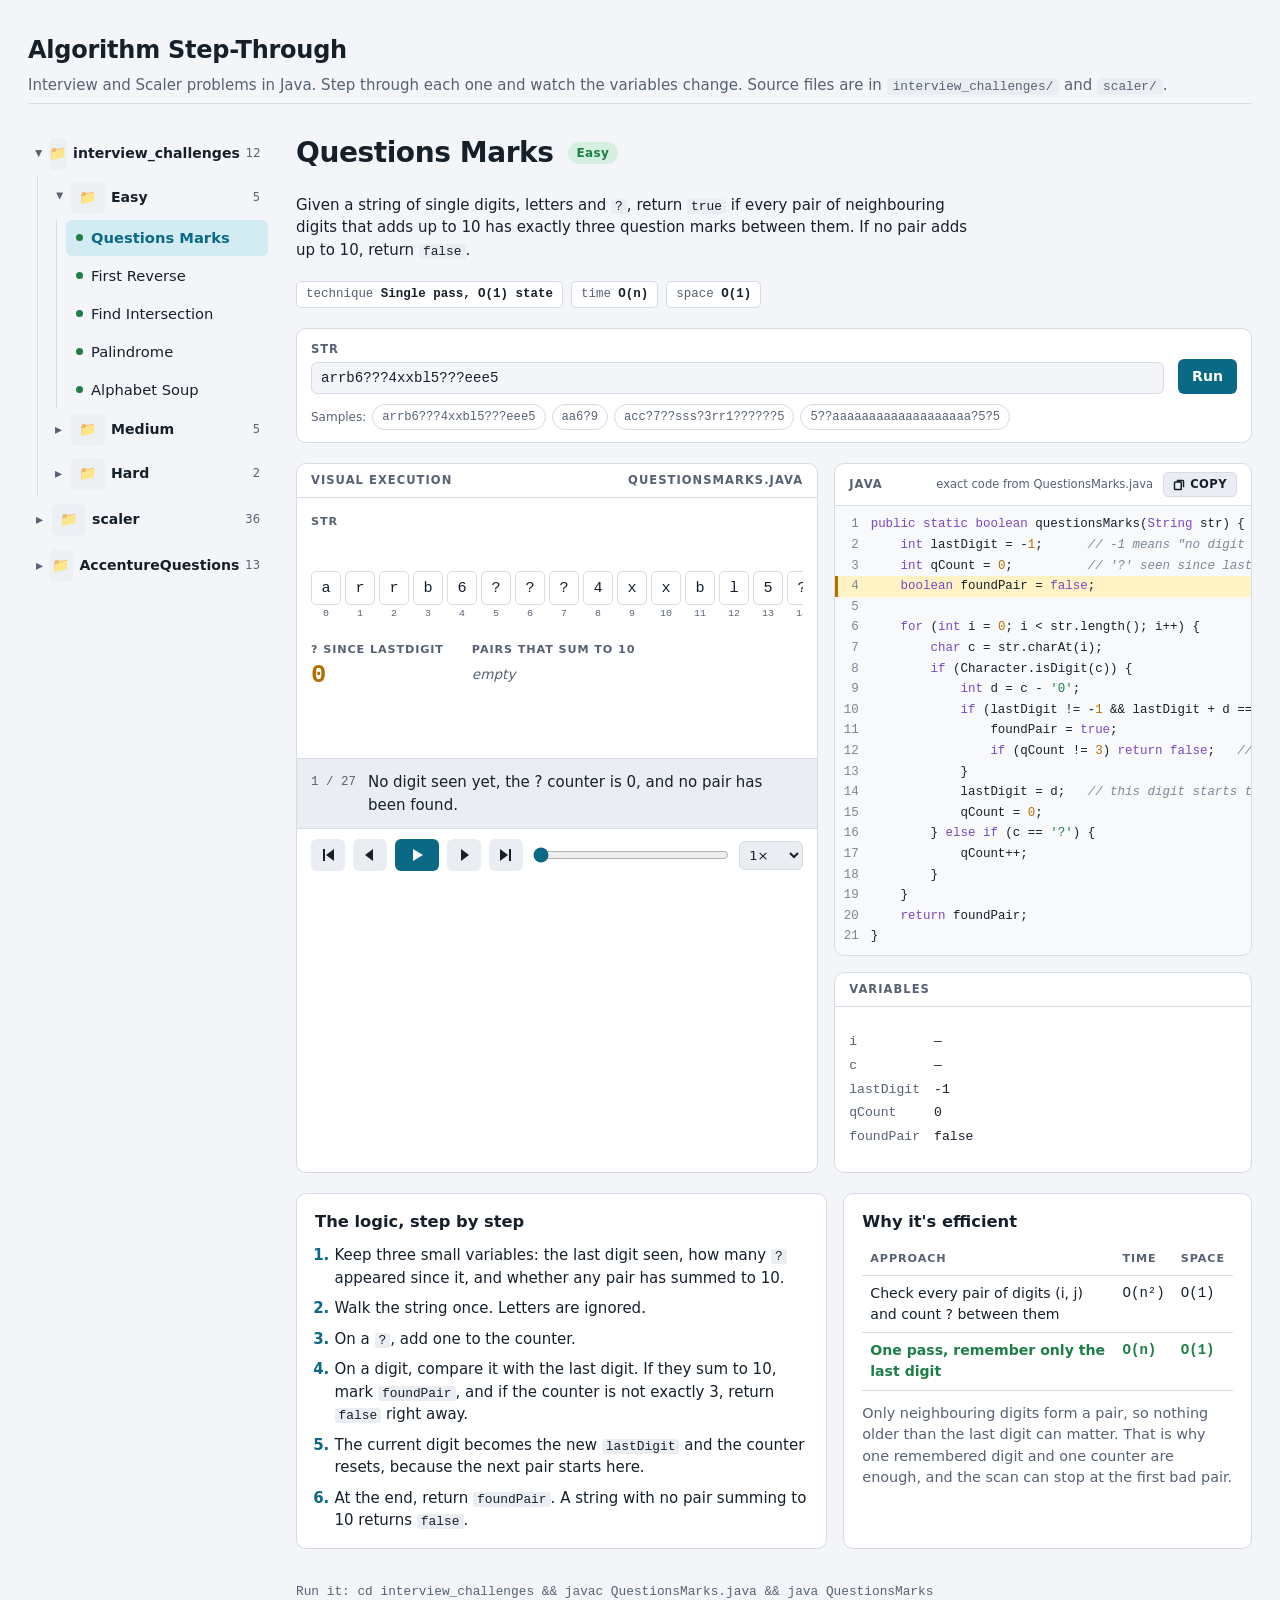
==== algorithm_stepper.html @ 9f4abf2e "first commit" ====
<!doctype html>
<html lang="en">
<head>
<meta charset="utf-8">
<meta name="viewport" content="width=device-width, initial-scale=1">
<title>Algorithm Step-Through</title>
<style>
/* Layout: problem index on the left, a debugger-style workbench on the right (visual + code + variables), explanation underneath. */
:root{
  --bg:#f3f5f8; --surface:#ffffff; --surface-2:#eaeef3; --ink:#16202b; --muted:#566273; --line:#d5dce5;
  --accent:#0a6a85; --accent-soft:#d3ebf2;
  --p1:#2c66cc; --p1-soft:#dce7fa; --p2:#b56f00; --p2-soft:#f8e8cc; --p3:#7d47bd; --p3-soft:#ece0f8;
  --ok:#1d7f46; --ok-soft:#d5f0df; --bad:#c2342a; --bad-soft:#f9dcd8;
  --code-bg:#f7f9fb; --code-hl:#fff2c4; --k:#7d47bd; --s:#1d7f46; --n:#b56f00; --c:#7c8796;
  --f-ui:"Schibsted Grotesk", "Segoe UI", system-ui, sans-serif;
  --f-mono:"JetBrains Mono", ui-monospace, "SFMono-Regular", Menlo, Consolas, monospace;
}
@media (prefers-color-scheme: dark){ :root:not([data-theme="light"]){
  --bg:#0d1116; --surface:#141a21; --surface-2:#1b232c; --ink:#e3e8ee; --muted:#93a0af; --line:#2a3440;
  --accent:#4fb6d2; --accent-soft:#123540;
  --p1:#6f9fff; --p1-soft:#1a2b4a; --p2:#efa647; --p2-soft:#3a2a10; --p3:#b58cf0; --p3-soft:#2c1f42;
  --ok:#4fc283; --ok-soft:#133523; --bad:#ff6e62; --bad-soft:#401a17;
  --code-bg:#11161c; --code-hl:#3a3212; --k:#c39bff; --s:#6fd49b; --n:#f2b35e; --c:#6b7786;
  color-scheme:dark;
}}
:root[data-theme="dark"]{
  --bg:#0d1116; --surface:#141a21; --surface-2:#1b232c; --ink:#e3e8ee; --muted:#93a0af; --line:#2a3440;
  --accent:#4fb6d2; --accent-soft:#123540;
  --p1:#6f9fff; --p1-soft:#1a2b4a; --p2:#efa647; --p2-soft:#3a2a10; --p3:#b58cf0; --p3-soft:#2c1f42;
  --ok:#4fc283; --ok-soft:#133523; --bad:#ff6e62; --bad-soft:#401a17;
  --code-bg:#11161c; --code-hl:#3a3212; --k:#c39bff; --s:#6fd49b; --n:#f2b35e; --c:#6b7786;
  color-scheme:dark;
}
*{box-sizing:border-box}
body{background:var(--bg);color:var(--ink);font-family:var(--f-ui);font-size:15px;line-height:1.5}
.app{display:grid;grid-template-columns:240px minmax(0,1fr);gap:28px;max-width:1440px;margin:0 auto;padding-inline:20px;padding-block:24px 48px}
h1,h2,h3{text-wrap:balance;margin:0}
.brand{grid-column:1/-1;display:flex;flex-wrap:wrap;align-items:baseline;gap:6px 16px;padding-bottom:6px;border-bottom:1px solid var(--line)}
.brand h1{font-size:1.5rem;font-weight:700;letter-spacing:-.01em}
.brand p{margin:0;color:var(--muted)}
.brand code{font-family:var(--f-mono);font-size:.85em;background:var(--surface-2);padding:1px 6px;border-radius:4px}

/* index */
nav{position:sticky;top:calc(env(safe-area-inset-top,0px) + 16px);align-self:start;display:flex;flex-direction:column;gap:18px}
nav .grp h4{margin:0 0 6px;font-size:.72rem;text-transform:uppercase;letter-spacing:.09em;color:var(--muted);font-weight:600;display:flex;align-items:center;gap:8px}
nav .grp h4 i{width:8px;height:8px;border-radius:50%;display:inline-block}
nav ul{list-style:none;margin:0;padding:0;display:flex;flex-direction:column;gap:2px}
nav button{all:unset;cursor:pointer;display:block;width:100%;box-sizing:border-box;padding:7px 10px;border-radius:6px;color:var(--ink);font-size:.92rem}
nav button:hover{background:var(--surface-2)}
nav button[aria-current="true"]{background:var(--accent-soft);color:var(--accent);font-weight:600}
nav{gap:2px;max-height:calc(100vh - 32px);overflow-y:auto}
nav details{margin:0} nav details>ul,nav details>.sub{margin-left:9px;padding-left:9px;border-left:1px solid var(--line,rgba(127,127,127,.25))}
nav summary{cursor:pointer;list-style:none;display:flex;align-items:center;gap:6px;padding:6px 8px;border-radius:6px;font-size:.88rem;font-weight:600;color:var(--ink);user-select:none}
nav summary::-webkit-details-marker{display:none}
nav summary:hover{background:var(--surface-2)}
nav summary::before{content:'▸';display:inline-block;width:10px;color:var(--muted);transition:transform .15s}
nav details[open]>summary::before{transform:rotate(90deg)}
nav summary .ico{opacity:.8} nav summary .cnt{margin-left:auto;font-size:.72rem;color:var(--muted);font-weight:500}
nav li button{display:flex;align-items:center;gap:8px} nav li button i{width:7px;height:7px;border-radius:50%;flex:0 0 auto}
nav button:focus-visible,.btn:focus-visible,.chip:focus-visible,input:focus-visible,textarea:focus-visible,select:focus-visible{outline:2px solid var(--accent);outline-offset:2px}
.lv-scaler-arrays3,.lv-scaler-bits1,.lv-scaler-bits2,.lv-scaler-modarith,.lv-scaler-primes,.lv-scaler-gcd,.lv-scaler-comb,.lv-scaler-rec1,.lv-scaler-rec2{background:var(--p1)} .lv-accenture{background:var(--p3)} .lv-easy{background:var(--ok)} .lv-medium{background:var(--p2)} .lv-hard{background:var(--bad)}

main{min-width:0;display:flex;flex-direction:column;gap:20px}
.phead{display:flex;flex-wrap:wrap;align-items:center;gap:8px 14px}
.phead h2{font-size:1.75rem;font-weight:700;letter-spacing:-.015em}
.pill{font-size:.75rem;font-weight:600;padding:2px 9px;border-radius:999px;letter-spacing:.03em}
.pill.easy{background:var(--ok-soft);color:var(--ok)} .pill.medium{background:var(--p2-soft);color:var(--p2)} .pill.hard{background:var(--bad-soft);color:var(--bad)}
.statement{margin:0;max-width:72ch;color:var(--ink)}
.meta{display:flex;flex-wrap:wrap;gap:8px}
.tag{font-family:var(--f-mono);font-size:.78rem;border:1px solid var(--line);background:var(--surface);padding:3px 9px;border-radius:5px;color:var(--muted)}
.tag b{color:var(--ink);font-weight:600}

/* input bar */
.inputs{display:flex;flex-wrap:wrap;gap:10px 14px;align-items:flex-end;background:var(--surface);border:1px solid var(--line);border-radius:10px;padding:12px 14px}
.field{display:flex;flex-direction:column;gap:4px;flex:1 1 220px;min-width:0}
.field.narrow{flex:0 0 90px}
.field label{font-size:.72rem;text-transform:uppercase;letter-spacing:.08em;color:var(--muted);font-weight:600}
.field input,.field textarea{font-family:var(--f-mono);font-size:.88rem;padding:7px 9px;border:1px solid var(--line);border-radius:6px;background:var(--bg);color:var(--ink);width:100%;resize:vertical}
.samples{display:flex;flex-wrap:wrap;gap:6px;align-items:center;flex-basis:100%}
.samples span{font-size:.75rem;color:var(--muted)}
.chip{all:unset;cursor:pointer;font-family:var(--f-mono);font-size:.76rem;padding:3px 9px;border-radius:999px;border:1px solid var(--line);color:var(--muted);max-width:100%;overflow:hidden;text-overflow:ellipsis;white-space:nowrap}
.chip:hover{border-color:var(--accent);color:var(--accent)}
.btn{all:unset;cursor:pointer;display:inline-flex;align-items:center;justify-content:center;gap:6px;padding:7px 14px;border-radius:6px;background:var(--accent);color:var(--surface);font-weight:600;font-size:.88rem}
.btn.ghost{background:var(--surface-2);color:var(--ink)}
.btn:disabled{opacity:.4;cursor:default}
.err{color:var(--bad);font-size:.85rem;flex-basis:100%}

/* workbench */
.bench{display:grid;grid-template-columns:minmax(0,1.25fr) minmax(0,1fr);gap:16px}
.panel{background:var(--surface);border:1px solid var(--line);border-radius:10px;min-width:0;display:flex;flex-direction:column}
.panel>header{display:flex;justify-content:space-between;align-items:center;gap:8px;padding:8px 14px;border-bottom:1px solid var(--line);font-size:.72rem;text-transform:uppercase;letter-spacing:.09em;color:var(--muted);font-weight:600}
.viz{padding:16px 14px;display:flex;flex-direction:column;gap:16px;min-height:260px}
.narr{border-top:1px solid var(--line);padding:12px 14px;display:flex;gap:12px;align-items:flex-start;background:var(--surface-2)}
.narr .stepno{font-family:var(--f-mono);font-size:.78rem;color:var(--muted);white-space:nowrap;padding-top:2px;font-variant-numeric:tabular-nums}
.narr p{margin:0;min-width:0}
.result{font-family:var(--f-mono);font-weight:600;padding:1px 8px;border-radius:5px;margin-left:4px}
.result.good{background:var(--ok-soft);color:var(--ok)} .result.badr{background:var(--bad-soft);color:var(--bad)}
.controls{display:flex;flex-wrap:wrap;align-items:center;gap:8px;padding:10px 14px;border-top:1px solid var(--line)}
.controls input[type=range]{flex:1 1 140px;accent-color:var(--accent);min-width:0}
.controls select{font-family:var(--f-ui);font-size:.82rem;background:var(--surface-2);color:var(--ink);border:1px solid var(--line);border-radius:6px;padding:5px}
.ico{all:unset;cursor:pointer;width:34px;height:32px;display:inline-grid;place-items:center;border-radius:6px;background:var(--surface-2);color:var(--ink)}
.ico.play{background:var(--accent);color:var(--surface);width:44px}
.ico svg{width:16px;height:16px;fill:currentColor}
.ico:focus-visible{outline:2px solid var(--accent);outline-offset:2px}

.codehead{display:flex;align-items:center;gap:10px;min-width:0}
#codeNote{overflow:hidden;text-overflow:ellipsis;white-space:nowrap;text-transform:none;letter-spacing:0;font-weight:400}
.copybtn{all:unset;cursor:pointer;display:inline-flex;align-items:center;gap:5px;padding:3px 9px;border-radius:5px;border:1px solid var(--line);background:var(--surface-2);color:var(--ink);font-size:.72rem;font-weight:600;letter-spacing:.04em;white-space:nowrap}
.copybtn svg{width:12px;height:12px;fill:currentColor}
.copybtn:hover{border-color:var(--accent);color:var(--accent)}
.copybtn:focus-visible{outline:2px solid var(--accent);outline-offset:2px}
.copybtn.done{border-color:var(--ok);color:var(--ok);background:var(--ok-soft)}
.side{display:flex;flex-direction:column;gap:16px;min-width:0}
pre.code{max-height:560px;overflow-y:auto;margin:0;font-family:var(--f-mono);font-size:.78rem;line-height:1.65;background:var(--code-bg);overflow-x:auto;padding:8px 0;border-radius:0 0 10px 10px}
pre.code .ln{display:block;padding:0 14px 0 0;white-space:pre;border-left:3px solid transparent}
pre.code .ln .no{display:inline-block;width:2.6em;text-align:right;padding-right:12px;color:var(--c);user-select:none}
pre.code .ln.on{background:var(--code-hl);border-left-color:var(--p2)}
.tk-k{color:var(--k)} .tk-s{color:var(--s)} .tk-n{color:var(--n)} .tk-c{color:var(--c);font-style:italic}
.vars{display:grid;grid-template-columns:auto minmax(0,1fr);gap:4px 14px;padding:12px 14px;font-family:var(--f-mono);font-size:.82rem}
.vars dt{color:var(--muted)} .vars dd{margin:0;overflow-wrap:anywhere}
.vars dd.chg{color:var(--p2);font-weight:600}

/* explanation */
.explain{display:grid;grid-template-columns:minmax(0,1.3fr) minmax(0,1fr);gap:16px}
.explain section{background:var(--surface);border:1px solid var(--line);border-radius:10px;padding:16px 18px}
.explain h3{font-size:1.02rem;margin-bottom:10px}
.explain ol{margin:0;padding-left:1.3em;display:flex;flex-direction:column;gap:8px;max-width:68ch}
.explain li::marker{color:var(--accent);font-weight:700}
.explain code,.statement code{font-family:var(--f-mono);font-size:.86em;background:var(--surface-2);padding:0 4px;border-radius:3px}
.cmp{width:100%;border-collapse:collapse;font-size:.88rem;margin-bottom:12px}
.cmp th,.cmp td{text-align:left;padding:7px 8px;border-bottom:1px solid var(--line);vertical-align:top}
.cmp th{font-size:.7rem;text-transform:uppercase;letter-spacing:.08em;color:var(--muted);font-weight:600}
.cmp td.o{font-family:var(--f-mono);white-space:nowrap}
.cmp tr.win td{color:var(--ok);font-weight:600}
.explain .note{margin:0;color:var(--muted);font-size:.9rem;max-width:68ch}
.runline{font-family:var(--f-mono);font-size:.8rem;color:var(--muted);overflow-wrap:anywhere}

/* visual vocabulary */
.lbl{font-size:.7rem;text-transform:uppercase;letter-spacing:.08em;color:var(--muted);font-weight:600;margin-bottom:4px}
.scroll{overflow-x:auto;padding-bottom:4px}
.cells{display:flex;gap:4px;width:max-content}
.cw{display:flex;flex-direction:column;align-items:center;gap:2px;min-width:30px}
.ptrs{min-height:34px;display:flex;flex-direction:column;justify-content:flex-end;align-items:center;gap:1px}
.ptrs.bot{min-height:0;justify-content:flex-start}
.ptr{font-family:var(--f-mono);font-size:.66rem;font-weight:600;line-height:1.25;white-space:nowrap}
.ptrs:not(.bot) .ptr::after{content:" ▾"} .ptrs.bot .ptr::before{content:"▴ "}
.cell{width:30px;height:34px;display:grid;place-items:center;font-family:var(--f-mono);font-size:.95rem;border:1.5px solid var(--line);border-radius:5px;background:var(--surface);transition:background .15s,border-color .15s}
.cell.wide{width:auto;min-width:38px;padding:0 6px}
.ix{font-family:var(--f-mono);font-size:.62rem;color:var(--muted);font-variant-numeric:tabular-nums}
.cell.cur{border-color:var(--accent);box-shadow:0 0 0 2px var(--accent-soft)}
.cell.t1{background:var(--p1-soft);border-color:var(--p1)} .cell.t2{background:var(--p2-soft);border-color:var(--p2)}
.cell.t3{background:var(--p3-soft);border-color:var(--p3)}
.cell.ok{background:var(--ok-soft);border-color:var(--ok);color:var(--ok)} .cell.bad{background:var(--bad-soft);border-color:var(--bad);color:var(--bad)}
.cell.dim{opacity:.35;border-style:dashed} .cell.win{background:var(--accent-soft)}
.cell.best{border-bottom:3px solid var(--ok)}
.c-acc{color:var(--accent)} .c-p1{color:var(--p1)} .c-p2{color:var(--p2)} .c-p3{color:var(--p3)} .c-ok{color:var(--ok)} .c-bad{color:var(--bad)}
.chips{display:flex;flex-wrap:wrap;gap:6px}
.tok{font-family:var(--f-mono);font-size:.82rem;padding:3px 9px;border-radius:5px;border:1.5px solid var(--line);background:var(--surface)}
.tok.ok{border-color:var(--ok);background:var(--ok-soft);color:var(--ok)} .tok.bad{border-color:var(--bad);background:var(--bad-soft);color:var(--bad)}
.tok.new{border-color:var(--p2);background:var(--p2-soft)}
.empty{color:var(--muted);font-size:.85rem;font-style:italic}
.big{font-family:var(--f-mono);font-size:1.6rem;font-weight:600;line-height:1}
.row2{display:flex;flex-wrap:wrap;gap:16px 28px;align-items:flex-start}
.row2>div{min-width:0}
.buckets{display:flex;gap:6px;align-items:flex-end;width:max-content}
.bk{display:flex;flex-direction:column-reverse;align-items:center;gap:2px;min-width:30px}
.bk .sq{width:20px;height:9px;border-radius:2px;background:var(--p1)}
.bk .ch{font-family:var(--f-mono);font-size:.85rem;margin-top:3px}
.bk .ct{font-family:var(--f-mono);font-size:.7rem;color:var(--muted)}
.bk.on .ch{color:var(--p2);font-weight:600} .bk.on .sq{background:var(--p2)}
.bk.spent .sq{opacity:.25}
.need{display:flex;flex-wrap:wrap;gap:6px}
.need div{font-family:var(--f-mono);font-size:.82rem;border:1.5px solid var(--line);border-radius:6px;padding:4px 8px;display:flex;gap:8px;align-items:center}
.need div.short{border-color:var(--bad);background:var(--bad-soft)} .need div.full{border-color:var(--ok);background:var(--ok-soft)}
.need b{font-size:.95rem}
.rules{list-style:none;margin:0;padding:0;display:flex;flex-direction:column;gap:5px;font-size:.86rem}
.rules li{display:flex;gap:8px;align-items:baseline}
.rules .st{font-family:var(--f-mono);font-size:.72rem;font-weight:600;padding:0 6px;border-radius:4px;min-width:42px;text-align:center}
.st.wait{background:var(--surface-2);color:var(--muted)} .st.pass{background:var(--ok-soft);color:var(--ok)} .st.fail{background:var(--bad-soft);color:var(--bad)}
.maptbl{font-family:var(--f-mono);font-size:.78rem;border-collapse:collapse}
.maptbl td,.maptbl th{padding:2px 8px;border-bottom:1px solid var(--line);text-align:left;white-space:nowrap}
.maptbl th{color:var(--muted);font-weight:400}
.maptbl tr.on td{color:var(--p2);font-weight:600}
svg.tv{display:block;max-width:none}
svg .edge{stroke:var(--muted);stroke-width:1.6;fill:none}
svg .edge.on{stroke:var(--p2);stroke-width:2.6}
svg .nd circle,svg .nd rect{fill:var(--surface);stroke:var(--line);stroke-width:1.6}
svg .nd text{fill:var(--ink);font-family:var(--f-mono);font-size:13px;text-anchor:middle;dominant-baseline:central}
svg .nd.cur circle,svg .nd.cur rect{stroke:var(--accent);stroke-width:3}
svg .nd.ok circle,svg .nd.ok rect{fill:var(--ok-soft);stroke:var(--ok)}
svg .nd.bad circle,svg .nd.bad rect{fill:var(--bad-soft);stroke:var(--bad);stroke-width:2.6}
svg .nd.grp rect{fill:var(--p1-soft);stroke:var(--p1)}
svg .nd.dummy rect{fill:var(--surface-2);stroke-dasharray:4 3}
svg .rng{fill:var(--muted);font-family:var(--f-mono);font-size:10.5px;text-anchor:middle}
svg .rng.on{fill:var(--accent);font-weight:600}
svg .plab{font-family:var(--f-mono);font-size:10.5px;font-weight:600;text-anchor:middle}
svg .plab.c-p1{fill:var(--p1)} svg .plab.c-p2{fill:var(--p2)} svg .plab.c-p3{fill:var(--p3)} svg .plab.c-acc{fill:var(--accent)} svg .plab.c-ok{fill:var(--ok)}
svg .nul{fill:var(--muted);font-family:var(--f-mono);font-size:10px;text-anchor:middle}
svg .ah{fill:var(--muted)} svg .ah2{fill:var(--p2)}
svg .lnk{stroke:var(--muted);stroke-width:1.6;fill:none}
svg .lnk.on{stroke:var(--p2);stroke-width:2.4}
.jl{font-family:var(--f-mono);font-size:.82rem;line-height:1.7;white-space:pre;padding:0 8px;border-radius:4px;border-left:3px solid transparent}
.jl.anc{background:var(--surface-2)} .jl.cur{background:var(--p2-soft);border-left-color:var(--p2)} .jl.done{color:var(--ok)}
.jbox{background:var(--code-bg);border:1px solid var(--line);border-radius:8px;padding:6px 0;overflow-x:auto}
.stack{display:flex;flex-direction:column-reverse;gap:3px;font-family:var(--f-mono);font-size:.76rem}
.stack div{border:1px solid var(--line);border-radius:4px;padding:2px 8px;background:var(--surface)}
.stack div:first-child{border-color:var(--p2);background:var(--p2-soft)}
.accts{display:flex;flex-direction:column;gap:4px;font-family:var(--f-mono);font-size:.78rem}
.accts div{padding:3px 8px;border-radius:5px;border:1px solid var(--line);overflow-wrap:anywhere}
.accts div.on{border-color:var(--p2);background:var(--p2-soft)}
.sets{display:flex;flex-wrap:wrap;gap:10px}
.set{border:1.5px solid var(--p1);border-radius:8px;padding:6px 10px;background:var(--p1-soft);font-family:var(--f-mono);font-size:.76rem;display:flex;flex-direction:column;gap:2px;min-width:0;max-width:100%}
.set .sh{font-family:var(--f-ui);font-size:.7rem;text-transform:uppercase;letter-spacing:.07em;color:var(--p1);font-weight:600}
.set .em{overflow-wrap:anywhere} .set .em.hot{color:var(--p2);font-weight:600}
.set .em small{color:var(--muted)}
.set.on{border-color:var(--p2);background:var(--p2-soft)}

.spiral{display:grid;gap:4px;width:max-content;align-items:center}
.spiral .cell{width:38px;height:36px;font-size:.85rem}
.spiral .sx{display:flex;flex-direction:column;align-items:center;font-family:var(--f-mono);font-size:.62rem;font-weight:600;min-height:28px;justify-content:flex-end}
.spiral .sy{display:flex;flex-direction:column;align-items:flex-end;font-family:var(--f-mono);font-size:.62rem;font-weight:600;padding-right:4px}
.bitgrid .cell{width:22px;height:26px;font-size:.75rem;border-radius:3px}
.bitgrid .sx{min-height:16px}
.bitgrid .sy{white-space:nowrap}
.cell.cyc{border-color:var(--p1)} .cell.zb{background:var(--surface-2)} .cell.cb{box-shadow:-3px 0 0 var(--bg)}
@media (max-width:1100px){ .bench,.explain{grid-template-columns:minmax(0,1fr)} }
@media (max-width:760px){
  .app{grid-template-columns:minmax(0,1fr);gap:18px;padding-inline:16px}
  nav{position:static;max-height:45vh}
  .phead h2{font-size:1.4rem}
}
@media (prefers-reduced-motion:reduce){ .cell{transition:none} }
</style>
</head>
<body>
<div class="app">
  <div class="brand">
    <h1>Algorithm Step-Through</h1>
    <p>Interview and Scaler problems in Java. Step through each one and watch the variables change. Source files are in <code>interview_challenges/</code> and <code>scaler/</code>.</p>
  </div>
  <nav id="nav" aria-label="Problems"></nav>
  <main>
    <div class="phead"><h2 id="ptitle"></h2><span id="plevel" class="pill"></span></div>
    <p class="statement" id="pstate"></p>
    <div class="meta" id="pmeta"></div>
    <form class="inputs" id="pin" autocomplete="off"></form>
    <div class="bench">
      <div class="panel">
        <header><span>Visual execution</span><span id="fileName"></span></header>
        <div class="viz" id="viz"></div>
        <div class="narr"><span class="stepno" id="stepno"></span><p id="msg"></p></div>
        <div class="controls">
          <button class="ico" id="bFirst" title="First step (Home)" aria-label="First step"><svg viewBox="0 0 16 16"><path d="M3 2h2v12H3zM14 2v12L6 8z"/></svg></button>
          <button class="ico" id="bPrev" title="Previous step (←)" aria-label="Previous step"><svg viewBox="0 0 16 16"><path d="M11 2v12L3 8z"/></svg></button>
          <button class="ico play" id="bPlay" title="Play / pause (space)" aria-label="Play"><svg viewBox="0 0 16 16" id="playIco"><path d="M4 2v12l10-6z"/></svg></button>
          <button class="ico" id="bNext" title="Next step (→)" aria-label="Next step"><svg viewBox="0 0 16 16"><path d="M5 2v12l8-6z"/></svg></button>
          <button class="ico" id="bLast" title="Last step (End)" aria-label="Last step"><svg viewBox="0 0 16 16"><path d="M11 2h2v12h-2zM2 2v12l8-6z"/></svg></button>
          <input type="range" id="scrub" min="0" max="0" value="0" aria-label="Step">
          <select id="speed" aria-label="Speed"><option value="1400">0.5×</option><option value="800" selected>1×</option><option value="380">2×</option><option value="150">4×</option></select>
        </div>
      </div>
      <div class="side">
        <div class="panel"><header><span>Java</span><span class="codehead"><span id="codeNote"></span><button type="button" class="copybtn" id="copyCode" aria-live="polite"><svg viewBox="0 0 16 16" aria-hidden="true"><path d="M5 1h8a2 2 0 0 1 2 2v8h-2V3H5zM1 5a2 2 0 0 1 2-2h7a2 2 0 0 1 2 2v8a2 2 0 0 1-2 2H3a2 2 0 0 1-2-2zm2 0v8h7V5z"/></svg><span id="copyLabel">Copy</span></button></span></header><pre class="code" id="code"></pre></div>
        <div class="panel"><header><span>Variables</span></header><dl class="vars" id="vars"></dl></div>
      </div>
    </div>
    <div class="explain">
      <section><h3>The logic, step by step</h3><ol id="steps"></ol></section>
      <section><h3>Why it's efficient</h3><table class="cmp" id="cmp"></table><p class="note" id="eff"></p></section>
    </div>
    <p class="runline" id="runline"></p>
  </main>
</div>

<script>
/* ---------- helpers ---------- */
const esc = s => String(s).replace(/[&<>"]/g, c => ({'&':'&amp;','<':'&lt;','>':'&gt;','"':'&quot;'}[c]));
const vis = ch => ch === ' ' ? '␣' : ch;
const q = v => typeof v === 'string' ? `"${v}"` : String(v);
const inf = v => v === -Infinity ? '−∞' : v === Infinity ? '+∞' : String(v);
const clone = o => JSON.parse(JSON.stringify(o));

function cells(items, o = {}) {
  let h = '<div class="scroll"><div class="cells">';
  items.forEach((v, i) => {
    const top = (o.top ? o.top(i) : []).map(([l, c]) => `<span class="ptr ${c}">${esc(l)}</span>`).join('');
    const bot = (o.bot ? o.bot(i) : []).map(([l, c]) => `<span class="ptr ${c}">${esc(l)}</span>`).join('');
    h += `<div class="cw">${o.noTop ? '' : `<div class="ptrs">${top}</div>`}<div class="cell ${o.wide ? 'wide ' : ''}${o.cls ? o.cls(i) : ''}">${esc(vis(String(v)))}</div>${o.idx === false ? '' : `<div class="ix">${i}</div>`}${o.bot ? `<div class="ptrs bot">${bot}</div>` : ''}</div>`;
  });
  return h + '</div></div>';
}
const block = (label, inner) => `<div><div class="lbl">${label}</div>${inner}</div>`;
const tokens = (arr, cls = () => '') => arr.length ? `<div class="chips">${arr.map((t, i) => `<span class="tok ${cls(i)}">${esc(t)}</span>`).join('')}</div>` : '<span class="empty">empty</span>';

/* tidy tree layout (works for any forest; tolerates cycles) */
function layoutForest(nodes, kids) {
  const hasParent = new Set();
  for (const k of Object.keys(kids)) kids[k].forEach(c => hasParent.add(String(c)));
  const pos = {}, seen = new Set(); let slot = 0, maxD = 0;
  function place(n, d) {
    n = String(n); if (seen.has(n)) return; seen.add(n); maxD = Math.max(maxD, d);
    const cs = (kids[n] || []).map(String).filter(c => !seen.has(c));
    const xs = [];
    cs.forEach(c => { place(c, d + 1); if (pos[c]) xs.push(pos[c].x); });
    pos[n] = { x: xs.length ? (Math.min(...xs) + Math.max(...xs)) / 2 : slot++, d };
  }
  nodes.map(String).filter(n => !hasParent.has(n)).forEach(r => place(r, 0));
  nodes.forEach(n => place(n, 0));
  return { pos, slots: Math.max(slot, 1), maxD };
}

/* light Java highlighter */
function hlJava(line) {
  const re = /(\/\/.*$)|("(?:[^"\\]|\\.)*"|'(?:[^'\\]|\\.)*')|(\b\d+\b)|\b(public|private|static|int|char|boolean|long|void|new|return|if|else|for|while|true|false|null|String|Object|Map|List|Integer|ListNode|Node|instanceof|break|StringBuilder|Long|ArrayList)\b/g;
  let out = '', last = 0, m;
  while ((m = re.exec(line))) {
    out += esc(line.slice(last, m.index));
    const cls = m[1] ? 'c' : m[2] ? 's' : m[3] ? 'n' : 'k';
    out += `<span class="tk-${cls}">${esc(m[0])}</span>`;
    last = m.index + m[0].length;
  }
  return out + esc(line.slice(last));
}

/* ---------- problems ---------- */
const P = [];

/* 1. Questions Marks */
P.push({
  id: 'questions-marks', title: 'Questions Marks', level: 'easy', file: 'QuestionsMarks.java',
  statement: 'Given a string of single digits, letters and <code>?</code>, return <code>true</code> if every pair of neighbouring digits that adds up to 10 has exactly three question marks between them. If no pair adds up to 10, return <code>false</code>.',
  technique: 'Single pass, O(1) state', time: 'O(n)', space: 'O(1)',
  inputs: [{ key: 's', label: 'str', def: 'arrb6???4xxbl5???eee5' }],
  samples: [['arrb6???4xxbl5???eee5'], ['aa6?9'], ['acc?7??sss?3rr1??????5'], ['5??aaaaaaaaaaaaaaaaaaa?5?5']],
  code: "public static boolean questionsMarks(String str) {\n    int lastDigit = -1;      // -1 means \"no digit seen yet\"\n    int qCount = 0;          // '?' seen since lastDigit\n    boolean foundPair = false; @init\n\n    for (int i = 0; i < str.length(); i++) {\n        char c = str.charAt(i); @read\n        if (Character.isDigit(c)) {\n            int d = c - '0';\n            if (lastDigit != -1 && lastDigit + d == 10) { @check\n                foundPair = true; @pair\n                if (qCount != 3) return false;   // one bad pair fails everything @fail\n            }\n            lastDigit = d;   // this digit starts the next pair\n            qCount = 0; @reset\n        } else if (c == '?') {\n            qCount++; @q\n        }\n    }\n    return foundPair; @ret\n}",
  steps: [
    'Keep three small variables: the last digit seen, how many <code>?</code> appeared since it, and whether any pair has summed to 10.',
    'Walk the string once. Letters are ignored.',
    'On a <code>?</code>, add one to the counter.',
    'On a digit, compare it with the last digit. If they sum to 10, mark <code>foundPair</code>, and if the counter is not exactly 3, return <code>false</code> right away.',
    'The current digit becomes the new <code>lastDigit</code> and the counter resets, because the next pair starts here.',
    'At the end, return <code>foundPair</code>. A string with no pair summing to 10 returns <code>false</code>.'
  ],
  cmp: [['Check every pair of digits (i, j) and count ? between them', 'O(n²)', 'O(1)'], ['One pass, remember only the last digit', 'O(n)', 'O(1)']],
  eff: 'Only neighbouring digits form a pair, so nothing older than the last digit can matter. That is why one remembered digit and one counter are enough, and the scan can stop at the first bad pair.',
  run({ s }) {
    const F = []; let lastDigit = -1, lastIdx = -1, qc = 0, found = false; let qIdx = []; const pairs = [];
    const st = i => ({ s, i, lastIdx, qIdx: [...qIdx], pairs: clone(pairs) });
    const V = (i, c) => ({ i, c: c == null ? '—' : `'${c}'`, lastDigit, qCount: qc, foundPair: found });
    F.push({ line: 'init', msg: 'No digit seen yet, the ? counter is 0, and no pair has been found.', vars: V('—'), st: st(-1) });
    for (let i = 0; i < s.length; i++) {
      const c = s[i];
      if (/[0-9]/.test(c)) {
        const d = +c;
        if (lastDigit !== -1 && lastDigit + d === 10) {
          found = true; const ok = qc === 3; pairs.push({ a: lastIdx, b: i, ok, n: qc, x: lastDigit, y: d });
          if (!ok) { F.push({ line: 'fail', msg: `${lastDigit} + ${d} = 10, but there are ${qc} question marks between them, not 3. Return false now.`, vars: V(i, c), st: st(i), result: 'false', bad: true }); return F; }
          F.push({ line: 'pair', msg: `${lastDigit} + ${d} = 10 and exactly 3 question marks sit between them. This pair passes.`, vars: V(i, c), st: st(i) });
        } else {
          F.push({ line: 'check', msg: lastDigit === -1 ? `First digit, ${d}. There is nothing to pair it with yet.` : `${lastDigit} + ${d} = ${lastDigit + d}, not 10, so this pair has no rule to check.`, vars: V(i, c), st: st(i) });
        }
        lastDigit = d; lastIdx = i; qc = 0; qIdx = [];
        F.push({ line: 'reset', msg: `${d} becomes lastDigit and the counter goes back to 0.`, vars: V(i, c), st: st(i) });
      } else if (c === '?') {
        qc++; qIdx.push(i);
        F.push({ line: 'q', msg: lastDigit === -1 ? 'A ? before any digit. It is counted, but it can never sit between a pair.' : `Question mark ${qc} since digit ${lastDigit}.`, vars: V(i, c), st: st(i) });
      } else {
        F.push({ line: 'read', msg: `'${c}' is not a digit or ?, so skip it.`, vars: V(i, c), st: st(i) });
      }
    }
    F.push({ line: 'ret', msg: found ? 'Every pair that adds up to 10 had exactly 3 question marks.' : 'No pair of neighbouring digits adds up to 10.', vars: V('—'), st: st(-1), result: String(found), bad: !found });
    return F;
  },
  render(st) {
    const inPair = {}; st.pairs.forEach(p => { inPair[p.a] = p.ok ? 'ok' : 'bad'; inPair[p.b] = p.ok ? 'ok' : 'bad'; });
    const grid = cells([...st.s], {
      cls: i => [i === st.i ? 'cur' : '', inPair[i] || (i === st.lastIdx ? 't1' : st.qIdx.includes(i) ? 't2' : '')].join(' '),
      top: i => [...(i === st.i ? [['i', 'c-acc']] : []), ...(i === st.lastIdx ? [['last', 'c-p1']] : [])]
    });
    const pairs = st.pairs.map(p => `${p.x} ··· ${p.y}   ? ×${p.n}  ${p.ok ? '✓' : '✗'}`);
    return block('str', grid) + `<div class="row2">${block('? since lastDigit', `<span class="big c-p2">${st.qIdx.length}</span>`)}${block('pairs that sum to 10', tokens(pairs, i => st.pairs[i].ok ? 'ok' : 'bad'))}</div>`;
  }
});

/* 2. First Reverse */
P.push({
  id: 'first-reverse', title: 'First Reverse', level: 'easy', file: 'FirstReverse.java',
  statement: 'Return the input string in reverse order. <code>"Hello World"</code> becomes <code>"dlroW olleH"</code>.',
  technique: 'Two pointers, swap in place', time: 'O(n)', space: 'O(n) for the char[] (Java strings are immutable)',
  inputs: [{ key: 's', label: 'str', def: 'Hello World' }],
  samples: [['Hello World'], ['coderbyte'], ['I Love Code']],
  code: "public static String firstReverse(String str) {\n    char[] chars = str.toCharArray();\n    int left = 0, right = chars.length - 1; @init\n    while (left < right) { @loop\n        char tmp = chars[left];\n        chars[left] = chars[right];\n        chars[right] = tmp; @swap\n        left++;\n        right--; @move\n    }\n    return new String(chars); @ret\n}",
  steps: [
    'Copy the string into a <code>char[]</code>, since Java strings cannot be changed.',
    'Put <code>left</code> on the first character and <code>right</code> on the last.',
    'Swap the two characters, then move both pointers one step toward the middle.',
    'Stop when the pointers meet or cross. The middle character of an odd-length string stays where it is.',
    'Build a new string from the array.'
  ],
  cmp: [['result = str.charAt(i) + result in a loop', 'O(n²)', 'O(n²) garbage'], ['Two-pointer swap on a char[]', 'O(n)', 'O(n)']],
  eff: 'Each swap fixes two characters at once, so it takes n/2 swaps. Concatenating strings in a loop copies the whole string each time, which is why it is quadratic. <code>new StringBuilder(str).reverse()</code> does the same job as this loop.',
  run({ s }) {
    const a = [...s]; let l = 0, r = a.length - 1; const F = [];
    const V = () => ({ left: l, right: r, 'chars[left]': a[l] != null ? `'${a[l]}'` : '—', 'chars[right]': a[r] != null ? `'${a[r]}'` : '—' });
    const st = (sw = null, fin = false) => ({ a: [...a], l, r, sw, fin });
    F.push({ line: 'init', msg: `left = 0 and right = ${r}, the two ends of the array.`, vars: V(), st: st() });
    while (l < r) {
      F.push({ line: 'loop', msg: `left (${l}) < right (${r}), so there is still a pair to swap.`, vars: V(), st: st() });
      const x = a[l], y = a[r]; [a[l], a[r]] = [a[r], a[l]];
      F.push({ line: 'swap', msg: `Swap '${vis(x)}' and '${vis(y)}'.`, vars: V(), st: st([l, r]) });
      l++; r--;
      F.push({ line: 'move', msg: `Move both pointers inward: left = ${l}, right = ${r}.`, vars: V(), st: st() });
    }
    F.push({ line: 'ret', msg: 'The pointers met, so every character is in place.', vars: V(), st: st(null, true), result: q(a.join('')) });
    return F;
  },
  render(st) {
    return block('chars[]', cells(st.a, {
      cls: i => st.fin || i < st.l || i > st.r ? 'ok' : st.sw && st.sw.includes(i) ? 't2' : '',
      top: i => [...(i === st.l && !st.fin ? [['left', 'c-p1']] : []), ...(i === st.r && !st.fin ? [['right', 'c-p3']] : [])]
    }));
  }
});

/* 3. Find Intersection */
P.push({
  id: 'find-intersection', title: 'Find Intersection', level: 'easy', file: 'FindIntersection.java',
  statement: 'Given two strings of sorted, comma-separated numbers, return the numbers found in both, comma-separated. Return <code>"false"</code> if there are none.',
  technique: 'Two pointers on sorted lists (merge step)', time: 'O(n + m)', space: 'O(1) besides the output',
  inputs: [{ key: 'a', label: 'strArr[0]', def: '1, 3, 4, 7, 13' }, { key: 'b', label: 'strArr[1]', def: '1, 2, 4, 13, 15' }],
  samples: [['1, 3, 4, 7, 13', '1, 2, 4, 13, 15'], ['1, 3, 9, 10, 17, 18', '1, 4, 9, 10'], ['2, 4', '1, 3']],
  code: "public static String findIntersection(String[] strArr) {\n    String[] a = strArr[0].split(\",\\\\s*\");\n    String[] b = strArr[1].split(\",\\\\s*\");\n    int i = 0, j = 0; @init\n    StringBuilder result = new StringBuilder();\n\n    while (i < a.length && j < b.length) {\n        int x = Integer.parseInt(a[i]);\n        int y = Integer.parseInt(b[j]); @read\n        if (x == y) {\n            if (result.length() > 0) result.append(',');\n            result.append(x);\n            i++;\n            j++; @eq\n        } else if (x < y) {\n            i++;             // x can't appear later in b, skip it @lt\n        } else {\n            j++;             // y can't appear later in a, skip it @gt\n        }\n    }\n    return result.length() == 0 ? \"false\" : result.toString(); @ret\n}",
  steps: [
    'Split both strings into number arrays. They are already sorted.',
    'Start pointer <code>i</code> at the beginning of A and <code>j</code> at the beginning of B.',
    'If <code>A[i] == B[j]</code>, the number is in both lists: add it and move both pointers.',
    'If <code>A[i] &lt; B[j]</code>, A[i] cannot appear later in B because B only gets bigger, so move <code>i</code>. Otherwise move <code>j</code>.',
    'Stop when either list runs out. Return the matches, or <code>"false"</code>.'
  ],
  cmp: [['For each number in A, scan all of B', 'O(n·m)', 'O(1)'], ['Put A in a HashSet, look up each of B', 'O(n + m)', 'O(n)'], ['Two pointers (uses the sorted order)', 'O(n + m)', 'O(1)']],
  eff: 'The sorted order is the key. Each comparison permanently throws away at least one number, so there are at most n + m comparisons and no extra memory is needed.',
  parse({ a, b }) {
    const p = s => s.split(/,\s*/).filter(x => x.trim() !== '').map(x => { const n = Number(x.trim()); if (!Number.isInteger(n)) throw new Error(`"${x}" is not a whole number.`); return n; });
    return { A: p(a), B: p(b) };
  },
  run(inp) {
    const { A, B } = this.parse(inp); const F = []; let i = 0, j = 0; const res = [], mA = [], mB = [];
    const V = () => ({ i, j, x: A[i] ?? '—', y: B[j] ?? '—', result: q(res.join(',')) });
    const st = (hot = null) => ({ A, B, i, j, mA: [...mA], mB: [...mB], res: [...res], hot });
    F.push({ line: 'init', msg: 'Both pointers start at index 0.', vars: V(), st: st() });
    while (i < A.length && j < B.length) {
      const x = A[i], y = B[j];
      if (x === y) { res.push(x); mA.push(i); mB.push(j); F.push({ line: 'eq', msg: `${x} == ${y}. It is in both lists, so add it and move both pointers.`, vars: V(), st: st('eq') }); i++; j++; }
      else if (x < y) { F.push({ line: 'lt', msg: `${x} < ${y}. Everything after ${y} in B is bigger, so ${x} cannot match. Move i.`, vars: V(), st: st('lt') }); i++; }
      else { F.push({ line: 'gt', msg: `${x} > ${y}. ${y} cannot match anything later in A. Move j.`, vars: V(), st: st('gt') }); j++; }
    }
    F.push({ line: 'ret', msg: `${i >= A.length ? 'A' : 'B'} ran out, so nothing else can match.`, vars: V(), st: st(), result: res.length ? q(res.join(',')) : '"false"', bad: !res.length });
    return F;
  },
  render(st) {
    const row = (arr, p, m, name, col) => cells(arr, {
      wide: true,
      cls: k => m.includes(k) ? 'ok' : k < p ? 'dim' : k === p ? 'cur' : '',
      top: k => k === p ? [[name, col]] : []
    });
    return block('A', row(st.A, st.i, st.mA, 'i', 'c-p1')) + block('B', row(st.B, st.j, st.mB, 'j', 'c-p3')) + block('result', tokens(st.res.map(String), () => 'ok'));
  }
});

/* 4. Palindrome */
P.push({
  id: 'palindrome', title: 'Palindrome', level: 'easy', file: 'Palindrome.java',
  statement: 'Return <code>true</code> if the string reads the same forwards and backwards, ignoring case, spaces and punctuation.',
  technique: 'Two pointers that skip non-alphanumerics', time: 'O(n)', space: 'O(1)',
  inputs: [{ key: 's', label: 's', def: 'A man, a plan, a canal: Panama' }],
  samples: [['A man, a plan, a canal: Panama'], ['never odd or even'], ['race a car']],
  code: "public static boolean isPalindrome(String s) {\n    int left = 0, right = s.length() - 1; @init\n    while (left < right) {\n        while (left < right && !Character.isLetterOrDigit(s.charAt(left))) left++; @skipL\n        while (left < right && !Character.isLetterOrDigit(s.charAt(right))) right--; @skipR\n        if (Character.toLowerCase(s.charAt(left)) != Character.toLowerCase(s.charAt(right))) { @cmp\n            return false; @fail\n        }\n        left++;\n        right--; @move\n    }\n    return true; @ret\n}",
  steps: [
    'Put <code>left</code> at the start and <code>right</code> at the end of the original string.',
    'Move <code>left</code> forward past anything that is not a letter or digit. Do the same for <code>right</code>, moving backward.',
    'Compare the two characters in lowercase. If they differ, it is not a palindrome.',
    'If they match, move both pointers inward and repeat until they meet.'
  ],
  cmp: [['Build a cleaned lowercase copy, then reverse and compare', 'O(n)', 'O(n)'], ['Two pointers on the original string', 'O(n)', 'O(1)']],
  eff: 'Both approaches are linear, but the two-pointer version never allocates a cleaned copy or a reversed copy, and it stops at the first mismatch instead of building everything first.',
  run({ s }) {
    const F = []; let l = 0, r = s.length - 1; const okSet = [], skip = []; const al = c => /[a-z0-9]/i.test(c);
    const V = () => ({ left: l, right: r, 's[left]': s[l] != null ? `'${s[l]}'` : '—', 's[right]': s[r] != null ? `'${s[r]}'` : '—' });
    const st = (bad = null) => ({ a: [...s], l, r, ok: [...okSet], skip: [...skip], bad });
    F.push({ line: 'init', msg: 'Pointers start at both ends of the original string. No cleaned copy is made.', vars: V(), st: st() });
    while (l < r) {
      while (l < r && !al(s[l])) { skip.push(l); F.push({ line: 'skipL', msg: `'${vis(s[l])}' is not a letter or digit. Move left past it.`, vars: V(), st: st() }); l++; }
      while (l < r && !al(s[r])) { skip.push(r); F.push({ line: 'skipR', msg: `'${vis(s[r])}' is not a letter or digit. Move right past it.`, vars: V(), st: st() }); r--; }
      if (s[l].toLowerCase() !== s[r].toLowerCase()) { F.push({ line: 'fail', msg: `'${s[l]}' and '${s[r]}' differ, so this is not a palindrome.`, vars: V(), st: st([l, r]), result: 'false', bad: true }); return F; }
      okSet.push(l, r);
      F.push({ line: 'cmp', msg: l === r ? 'Both pointers are on the same character.' : `'${s[l]}' and '${s[r]}' match (ignoring case). Move both inward.`, vars: V(), st: st() });
      l++; r--;
    }
    F.push({ line: 'ret', msg: 'The pointers met without a mismatch.', vars: V(), st: st(), result: 'true' });
    return F;
  },
  render(st) {
    return block('s', cells(st.a, {
      cls: i => st.bad && st.bad.includes(i) ? 'bad' : st.ok.includes(i) ? 'ok' : st.skip.includes(i) ? 'dim' : '',
      top: i => [...(i === st.l ? [['L', 'c-p1']] : []), ...(i === st.r ? [['R', 'c-p3']] : [])]
    })) + `<div class="chips"><span class="tok ok">match</span><span class="tok">skipped (dashed)</span><span class="tok bad">mismatch</span></div>`;
  }
});

/* 5. Alphabet Soup */
P.push({
  id: 'alphabet-soup', title: 'Alphabet Soup', level: 'easy', file: 'AlphabetSoup.java',
  statement: 'Return the characters of the string sorted in alphabetical order. <code>"coderbyte"</code> becomes <code>"bcdeeorty"</code>.',
  technique: 'Counting sort (fixed alphabet)', time: 'O(n + 128)', space: 'O(128)',
  inputs: [{ key: 's', label: 'str', def: 'coderbyte' }],
  samples: [['coderbyte'], ['hooplah'], ['mississippi']],
  code: "public static String alphabetSoup(String str) {\n    int[] count = new int[128];\n    for (char c : str.toCharArray()) {\n        count[c]++; @count\n    }\n    StringBuilder sb = new StringBuilder(str.length());\n    for (int c = 0; c < 128; c++) {\n        for (int k = 0; k < count[c]; k++) {\n            sb.append((char) c); @emit\n        }\n    }\n    return sb.toString(); @ret\n}",
  steps: [
    'Make an array of 128 counters, one for each ASCII character.',
    'Read each character once and add 1 to its counter. Nothing is compared.',
    'Go through the counters from 0 to 127. Character codes are already in alphabetical order, so the walk is too.',
    'Write each character as many times as it was counted.'
  ],
  cmp: [['Arrays.sort(chars), a comparison sort', 'O(n log n)', 'O(n)'], ['Counting sort over 128 buckets', 'O(n)', 'O(1), fixed 128 ints']],
  eff: 'Comparison sorts cannot beat n log n. Here the alphabet is tiny and fixed, so you can count instead of comparing. The 128-bucket walk costs the same no matter how long the input is.',
  run({ s }) {
    if (/[^\x00-\x7f]/.test(s)) throw new Error('Use ASCII characters only (count[] has 128 slots).');
    const F = []; const cnt = {}; let out = '';
    const keys = [...new Set(s)].sort();
    const st = (i, on, spent) => ({ a: [...s], i, keys, cnt: { ...cnt }, out, on, spent: [...spent] });
    const spent = [];
    for (let i = 0; i < s.length; i++) {
      cnt[s[i]] = (cnt[s[i]] || 0) + 1;
      F.push({ line: 'count', msg: `count['${vis(s[i])}']++ makes it ${cnt[s[i]]}.`, vars: { c: `'${s[i]}'`, [`count['${s[i]}']`]: cnt[s[i]] }, st: st(i, s[i], spent) });
    }
    for (const k of keys) {
      out += k.repeat(cnt[k]); spent.push(k);
      F.push({ line: 'emit', msg: `Bucket '${vis(k)}' (code ${k.charCodeAt(0)}) has ${cnt[k]}, so append ${cnt[k] > 1 ? `${cnt[k]} copies` : 'it once'}.`, vars: { c: k.charCodeAt(0), [`count['${k}']`]: cnt[k], sb: q(out) }, st: st(-1, k, spent) });
    }
    F.push({ line: 'ret', msg: 'Every bucket has been written out in code order. Empty buckets were skipped.', vars: { sb: q(out) }, st: st(-1, null, spent), result: q(out) });
    return F;
  },
  render(st) {
    const bk = st.keys.map(k => `<div class="bk ${st.on === k ? 'on' : ''} ${st.spent.includes(k) && st.on !== k ? 'spent' : ''}"><span class="ch">${esc(vis(k))}</span><span class="ct">${st.cnt[k] || 0}</span>${'<span class="sq"></span>'.repeat(st.cnt[k] || 0)}</div>`).join('');
    return block('str', cells(st.a, { cls: i => i === st.i ? 'cur t2' : i < st.i || st.i === -1 ? 'dim' : '', noTop: true }))
      + block(`count[ ] buckets <span style="text-transform:none;letter-spacing:0">(only non-zero shown, in code order)</span>`, `<div class="scroll"><div class="buckets">${bk}</div></div>`)
      + block('sb (output)', st.out ? cells([...st.out], { cls: () => 'ok', noTop: true }) : '<span class="empty">empty</span>');
  }
});

/* 6. Run Length Encoding */
P.push({
  id: 'run-length', title: 'Run Length Encoding', level: 'medium', file: 'RunLengthEncoding.java',
  statement: 'Compress a string by writing the length of each run of repeated characters, followed by the character. <code>"aabbc"</code> becomes <code>"2a2b1c"</code>.',
  technique: 'Single pass + StringBuilder', time: 'O(n)', space: 'O(n) for the output',
  inputs: [{ key: 's', label: 'str', def: 'wwwggopp' }],
  samples: [['aabbc'], ['wwwggopp'], ['aabbcde']],
  code: "public static String runLength(String str) {\n    StringBuilder sb = new StringBuilder();\n    int count = 1; @init\n    for (int i = 1; i <= str.length(); i++) {\n        if (i < str.length() && str.charAt(i) == str.charAt(i - 1)) {\n            count++; @same\n        } else {\n            sb.append(count).append(str.charAt(i - 1)); @emit\n            count = 1;\n        }\n    }\n    return sb.toString(); @ret\n}",
  steps: [
    'The first character starts a run of length 1.',
    'Compare each character with the one before it. If it is the same, the run grows.',
    'When the character changes, write <code>count</code> and the previous character, then start a new run at 1.',
    'The loop goes one step past the end (<code>i &lt;= length</code>), so the last run is written without a separate block after the loop.'
  ],
  cmp: [['result += count + ch (String concatenation)', 'O(n²)', 'many temp strings'], ['StringBuilder, one pass', 'O(n)', 'O(n)']],
  eff: 'Every character is looked at once. StringBuilder appends to one growing buffer instead of copying the whole result on each <code>+=</code>. Running the loop one step past the end is a common trick to avoid duplicating the "write last run" code.',
  run({ s }) {
    if (!s.length) throw new Error('Enter at least one character.');
    const F = []; let count = 1, start = 0; const toks = [], runs = [];
    const st = (i, hot) => ({ a: [...s], i, start, toks: [...toks], runs: clone(runs), hot });
    F.push({ line: 'init', msg: `The first character '${s[0]}' starts a run. count = 1.`, vars: { i: 0, count, sb: '""' }, st: st(0) });
    for (let i = 1; i <= s.length; i++) {
      if (i < s.length && s[i] === s[i - 1]) { count++; F.push({ line: 'same', msg: `'${s[i]}' equals the previous character. The run grows to ${count}.`, vars: { i, 'str[i]': `'${s[i]}'`, count, sb: q(toks.join('')) }, st: st(i) }); }
      else {
        toks.push(count + s[i - 1]); runs.push([start, i - 1]);
        F.push({ line: 'emit', msg: i < s.length ? `'${s[i]}' differs from '${s[i - 1]}'. Write "${count}${s[i - 1]}" and start a new run.` : `End of string. Write the last run, "${count}${s[i - 1]}".`, vars: { i, 'str[i]': i < s.length ? `'${s[i]}'` : 'end', count, sb: q(toks.join('')) }, st: st(i, true) });
        count = 1; start = i;
      }
    }
    F.push({ line: 'ret', msg: 'Every run has been written.', vars: { sb: q(toks.join('')) }, st: st(-1), result: q(toks.join('')) });
    return F;
  },
  render(st) {
    const runOf = i => st.runs.findIndex(([a, b]) => i >= a && i <= b);
    return block('str', cells(st.a, {
      cls: i => { const r = runOf(i); return [i === st.i ? 'cur' : '', r >= 0 ? (r % 2 ? 't3' : 't1') : (st.i >= 0 && i >= st.start && i <= st.i && i < st.a.length ? 't2' : '')].join(' '); },
      top: i => i === st.i ? [['i', 'c-acc']] : []
    })) + block('sb', tokens(st.toks, i => i === st.toks.length - 1 && st.hot ? 'new' : ''));
  }
});

/* 7. Tree Constructor */
P.push({
  id: 'tree-constructor', title: 'Tree Constructor', level: 'medium', file: 'TreeConstructor.java',
  statement: 'Each pair <code>(child,parent)</code> is an edge. Return <code>true</code> if the pairs form one valid binary tree: every node has at most one parent and at most two children, and there is exactly one root.',
  technique: 'Degree counting with hash maps + one BFS', time: 'O(n)', space: 'O(n)',
  inputs: [{ key: 'pairs', label: 'strArr (child,parent)', def: '(1,2) (2,4) (5,7) (7,2) (9,5)' }],
  samples: [['(1,2) (2,4) (5,7) (7,2) (9,5)'], ['(1,2) (3,2) (2,12) (5,2)'], ['(1,2) (1,3)'], ['(2,1) (3,4) (4,3)']],
  code: "public static boolean treeConstructor(String[] strArr) {\n    Map<Integer, Integer> parentOf = new HashMap<>();\n    Map<Integer, List<Integer>> children = new HashMap<>();\n    Set<Integer> nodes = new HashSet<>();\n\n    for (String pair : strArr) {\n        String[] parts = pair.replaceAll(\"[()\\\\s]\", \"\").split(\",\");\n        int child = Integer.parseInt(parts[0]);\n        int parent = Integer.parseInt(parts[1]); @parse\n        nodes.add(child);\n        nodes.add(parent);\n\n        if (parentOf.containsKey(child)) return false;          // rule 1 @r1\n        parentOf.put(child, parent);\n\n        List<Integer> kids = children.computeIfAbsent(parent, k -> new ArrayList<>());\n        kids.add(child);\n        if (kids.size() > 2) return false;                      // rule 2 @r2\n    }\n\n    Integer root = null;\n    for (int n : nodes) {\n        if (!parentOf.containsKey(n)) {\n            if (root != null) return false;                     // rule 3: two roots @r3\n            root = n; @root\n        }\n    }\n    if (root == null) return false;                             // rule 3: no root (cycle) @r3b\n\n    Set<Integer> seen = new HashSet<>();                        // rule 4\n    Deque<Integer> queue = new ArrayDeque<>();\n    queue.add(root);\n    while (!queue.isEmpty()) {\n        int n = queue.poll();\n        seen.add(n); @bfs\n        queue.addAll(children.getOrDefault(n, List.of()));\n    }\n    return seen.size() == nodes.size(); @ret\n}",
  steps: [
    'Read each pair as an edge from parent to child, and record it in two maps: <code>parentOf</code> (child → parent) and <code>children</code> (parent → list of kids).',
    'Rule 1: if a child already has a parent, two edges point into it. That is not a tree.',
    'Rule 2: if a parent gets a third child, it is not a <em>binary</em> tree.',
    'Rule 3: the root is the one node that never appears as a child. Zero roots means there is a cycle. Two or more means it is a forest.',
    'Rule 4: walk the tree from the root with BFS. If some node is never reached, it sits in a separate cycle such as <code>(3,4) (4,3)</code>, which rules 1 to 3 cannot detect.'
  ],
  cmp: [['Build the tree, then for each node search all pairs for parents/kids', 'O(n²)', 'O(n)'], ['Hash maps for parent / children counts + 1 BFS', 'O(n)', 'O(n)']],
  eff: 'Hash maps make each "does this child already have a parent?" or "how many kids?" check O(1). The code returns as soon as a rule fails, so bad input stops early. Many online solutions leave out the BFS; try the last sample to see why it is needed.',
  parse({ pairs }) {
    const m = [...pairs.matchAll(/\(\s*(-?\d+)\s*,\s*(-?\d+)\s*\)/g)].map(x => [+x[1], +x[2]]);
    if (!m.length) throw new Error('Write pairs like (1,2) (2,4).');
    return m;
  },
  run(inp) {
    const pairs = this.parse(inp); const F = [];
    const parentOf = {}, kids = {}, nodes = []; const add = n => { if (!nodes.includes(n)) nodes.push(n); };
    const rules = ['wait', 'wait', 'wait', 'wait']; let edges = [], cur = null, badN = [], root = null, seen = [];
    const st = () => ({ nodes: [...nodes], kids: clone(kids), edges: clone(edges), cur, badN: [...badN], rules: [...rules], root, seen: [...seen], parentOf: { ...parentOf } });
    for (const [c, p] of pairs) {
      add(c); add(p); cur = [c, p];
      if (parentOf[c] !== undefined) { badN = [c]; rules[0] = 'fail'; edges.push([c, p]); (kids[p] = kids[p] || []).push(c);
        F.push({ line: 'r1', msg: `${c} already has parent ${parentOf[c]}, and now (${c},${p}) gives it a second one. Return false.`, vars: { child: c, parent: p, [`parentOf[${c}]`]: parentOf[c] }, st: st(), result: 'false', bad: true }); return F; }
      parentOf[c] = p; (kids[p] = kids[p] || []).push(c); edges.push([c, p]);
      if (kids[p].length > 2) { badN = [p]; rules[1] = 'fail';
        F.push({ line: 'r2', msg: `${p} now has three children (${kids[p].join(', ')}). A binary tree allows two. Return false.`, vars: { child: c, parent: p, [`kids(${p})`]: `[${kids[p]}]` }, st: st(), result: 'false', bad: true }); return F; }
      F.push({ line: 'r2', msg: `Edge ${p} → ${c}. ${c} has one parent and ${p} has ${kids[p].length} child${kids[p].length > 1 ? 'ren' : ''}. Both rules hold.`, vars: { child: c, parent: p, [`kids(${p})`]: `[${kids[p]}]` }, st: st() });
    }
    cur = null; rules[0] = rules[1] = 'pass';
    const roots = nodes.filter(n => parentOf[n] === undefined);
    if (roots.length > 1) { rules[2] = 'fail'; badN = roots; F.push({ line: 'r3', msg: `${roots.join(' and ')} never appear as a child, so there are ${roots.length} roots. That is a forest, not one tree.`, vars: { roots: `[${roots}]` }, st: st(), result: 'false', bad: true }); return F; }
    if (!roots.length) { rules[2] = 'fail'; F.push({ line: 'r3b', msg: 'Every node is someone\'s child, so there is no root. The edges must form a cycle.', vars: { root: 'null' }, st: st(), result: 'false', bad: true }); return F; }
    root = roots[0]; rules[2] = 'pass';
    F.push({ line: 'root', msg: `${root} is the only node that is never a child, so it is the root.`, vars: { root }, st: st() });
    const qu = [root];
    while (qu.length) { const n = qu.shift(); seen.push(n); qu.push(...(kids[n] || []));
      F.push({ line: 'bfs', msg: `BFS visits ${n}${(kids[n] || []).length ? ` and queues its children ${kids[n].join(', ')}` : ', a leaf'}.`, vars: { n, queue: `[${qu}]`, seen: `${seen.length} / ${nodes.length}` }, st: st() }); }
    const ok = seen.length === nodes.length; rules[3] = ok ? 'pass' : 'fail';
    if (!ok) badN = nodes.filter(n => !seen.includes(n));
    F.push({ line: 'ret', msg: ok ? 'BFS reached every node. It is one connected binary tree.' : `BFS never reached ${badN.join(', ')}. They form a separate cycle.`, vars: { 'seen.size()': seen.length, 'nodes.size()': nodes.length }, st: st(), result: String(ok), bad: !ok });
    return F;
  },
  render(st) {
    const L = layoutForest(st.nodes, st.kids); const W = L.slots * 56 + 30, H = (L.maxD + 1) * 66 + 20;
    const X = n => 30 + L.pos[n].x * 56, Y = n => 30 + L.pos[n].d * 66;
    let svg = `<svg class="tv" width="${W}" height="${H}" viewBox="0 0 ${W} ${H}" role="img" aria-label="Tree built so far">`;
    st.edges.forEach(([c, p]) => { const on = st.cur && st.cur[0] === c && st.cur[1] === p; svg += `<line class="edge ${on ? 'on' : ''}" x1="${X(p)}" y1="${Y(p)}" x2="${X(c)}" y2="${Y(c)}"/>`; });
    st.nodes.forEach(n => { const cls = st.badN.includes(n) ? 'bad' : st.seen.includes(n) ? 'ok' : st.cur && st.cur.includes(n) ? 'cur' : '';
      svg += `<g class="nd ${cls}"><circle cx="${X(n)}" cy="${Y(n)}" r="17"/><text x="${X(n)}" y="${Y(n)}">${n}</text></g>`;
      if (n === st.root) svg += `<text class="plab c-acc" x="${X(n)}" y="${Y(n) - 22}">root</text>`; });
    svg += '</svg>';
    const names = ['1. at most one parent per node', '2. at most two children per node', '3. exactly one root', '4. every node reachable from root'];
    const rl = `<ul class="rules">${names.map((t, i) => `<li><span class="st ${st.rules[i]}">${st.rules[i] === 'wait' ? '…' : st.rules[i] === 'pass' ? 'pass' : 'fail'}</span>${t}</li>`).join('')}</ul>`;
    const pm = Object.keys(st.parentOf);
    const tbl = pm.length ? `<table class="maptbl"><tr><th>child</th><th>parent</th></tr>${pm.map(c => `<tr class="${st.cur && String(st.cur[0]) === c ? 'on' : ''}"><td>${c}</td><td>${st.parentOf[c]}</td></tr>`).join('')}</table>` : '<span class="empty">empty</span>';
    return block('graph so far', `<div class="scroll">${svg}</div>`) + `<div class="row2">${block('rules', rl)}${block('parentOf', tbl)}</div>`;
  }
});

/* 8. Valid BST */
P.push({
  id: 'valid-bst', title: 'Valid BST', level: 'medium', file: 'TreeConstructor.java',
  statement: 'Check whether a binary tree is a valid binary search tree: every value in a node\'s left subtree is smaller than it, and every value in its right subtree is larger. Enter the tree in level order, with <code>null</code> for missing children.',
  technique: 'DFS with a narrowing (min, max) range', time: 'O(n)', space: 'O(h) recursion depth',
  inputs: [{ key: 'tree', label: 'tree (level order)', def: '8, 3, 10, null, 9, null, 14' }],
  samples: [['8, 3, 10, 1, 6, null, 14'], ['8, 3, 10, null, 9, null, 14'], ['5, 1, 4, null, null, 3, 6'], ['2, 1, 3']],
  code: "public static boolean isValidBST(Node root) {\n    return isValidBST(root, Long.MIN_VALUE, Long.MAX_VALUE); @start\n}\n\nprivate static boolean isValidBST(Node node, long min, long max) {\n    if (node == null) return true;\n    if (node.val <= min || node.val >= max) return false; @check\n    return isValidBST(node.left, min, node.val) @left\n        && isValidBST(node.right, node.val, max); @right\n}",
  steps: [
    'The root may hold any value, so it starts with the range (−∞, +∞).',
    'When you go <strong>left</strong>, every value below must be smaller than this node, so the upper bound becomes <code>node.val</code>.',
    'When you go <strong>right</strong>, every value below must be larger, so the lower bound becomes <code>node.val</code>.',
    'A node outside its range breaks the BST, even if it is in the right order compared with its own parent. That is the usual trap: try the second sample, where 9 is larger than its parent 3 but sits under 8\'s left side.',
    'Missing children (null) are valid. <code>&amp;&amp;</code> stops the search at the first failure.'
  ],
  cmp: [['Compare each node only with its direct children', 'O(n), wrong', 'misses 9 under 3'], ['For each node, scan its whole subtree for max/min', 'O(n²)', 'O(h)'], ['Pass (min, max) bounds down', 'O(n)', 'O(h)']],
  eff: 'Each node is checked once, against bounds that sum up the rules from all of its ancestors. <code>long</code> bounds let a node with value <code>Integer.MIN_VALUE</code> or <code>MAX_VALUE</code> pass. An in-order traversal that checks the values are strictly increasing works just as well.',
  parse({ tree }) {
    const vals = tree.split(/[,\s]+/).filter(Boolean).map(v => v.toLowerCase() === 'null' ? null : Number(v));
    if (!vals.length || vals[0] == null) throw new Error('The first value (the root) cannot be null.');
    if (vals.some(v => v !== null && !Number.isFinite(v))) throw new Error('Use numbers and null only.');
    const nodes = []; const root = { id: 0, v: vals[0], l: null, r: null, d: 0 }; nodes.push(root);
    const qu = [root]; let k = 1;
    while (qu.length && k < vals.length) {
      const n = qu.shift();
      for (const side of ['l', 'r']) { if (k >= vals.length) break; const v = vals[k++]; if (v !== null) { const c = { id: nodes.length, v, l: null, r: null, d: n.d + 1 }; nodes.push(c); n[side] = c.id; qu.push(c); } }
    }
    let ord = 0; const io = id => { if (id == null) return; io(nodes[id].l); nodes[id].x = ord++; io(nodes[id].r); }; io(0);
    return nodes;
  },
  run(inp) {
    const N = this.parse(inp); const F = []; const range = {}, status = {}; const stack = []; let cur = null, edge = null;
    const st = () => ({ N, range: clone(range), status: { ...status }, cur, edge });
    const S = () => stack.map(s => `isValidBST(${s})`).reverse().join('\n');
    F.push({ line: 'start', msg: 'Start at the root with no limits: (−∞, +∞).', vars: { stack: 'main' }, st: st() });
    const rec = (id, min, max) => {
      const n = N[id]; cur = id; range[id] = [min, max]; stack.push(`${n.v}, ${inf(min)}, ${inf(max)}`);
      const V = () => ({ 'node.val': n.v, min: inf(min), max: inf(max), 'call stack': `${stack.length} deep` });
      if (n.v <= min || n.v >= max) { status[id] = 'bad'; F.push({ line: 'check', msg: `${n.v} must be inside (${inf(min)}, ${inf(max)}), and it is not. Return false.`, vars: V(), st: st(), stack: S() }); stack.pop(); return false; }
      status[id] = 'ok'; F.push({ line: 'check', msg: `${n.v} is inside (${inf(min)}, ${inf(max)}).`, vars: V(), st: st(), stack: S() });
      if (n.l != null) { edge = [id, n.l]; F.push({ line: 'left', msg: `Go left. Everything under here must be < ${n.v}, so max becomes ${n.v}.`, vars: V(), st: st(), stack: S() }); if (!rec(n.l, min, n.v)) { stack.pop(); return false; } cur = id; }
      if (n.r != null) { edge = [id, n.r]; F.push({ line: 'right', msg: `Go right. Everything under here must be > ${n.v}, so min becomes ${n.v}.`, vars: V(), st: st(), stack: S() }); if (!rec(n.r, n.v, max)) { stack.pop(); return false; } cur = id; }
      stack.pop(); return true;
    };
    const ok = rec(0, -Infinity, Infinity); edge = null;
    F.push({ line: ok ? 'start' : 'check', msg: ok ? 'Every node was inside its range.' : 'The false result passes up the call stack, and && skips every remaining check.', vars: { result: ok }, st: st(), result: String(ok), bad: !ok });
    return F;
  },
  render(st) {
    const N = st.N; const maxX = Math.max(...N.map(n => n.x)), maxD = Math.max(...N.map(n => n.d));
    const W = (maxX + 1) * 64 + 20, H = (maxD + 1) * 78 + 30; const X = n => 42 + n.x * 64, Y = n => 28 + n.d * 78;
    let svg = `<svg class="tv" width="${W}" height="${H}" viewBox="0 0 ${W} ${H}" role="img" aria-label="Binary tree">`;
    N.forEach(n => ['l', 'r'].forEach(s => { if (n[s] != null) { const c = N[n[s]]; const on = st.edge && st.edge[0] === n.id && st.edge[1] === c.id; svg += `<line class="edge ${on ? 'on' : ''}" x1="${X(n)}" y1="${Y(n)}" x2="${X(c)}" y2="${Y(c)}"/>`; } }));
    N.forEach(n => {
      const cls = [st.status[n.id] || '', st.cur === n.id ? 'cur' : ''].join(' ');
      svg += `<g class="nd ${cls}"><circle cx="${X(n)}" cy="${Y(n)}" r="17"/><text x="${X(n)}" y="${Y(n)}">${n.v}</text></g>`;
      if (st.range[n.id]) svg += `<text class="rng ${st.cur === n.id ? 'on' : ''}" x="${X(n)}" y="${Y(n) + 30}">(${inf(st.range[n.id][0])}, ${inf(st.range[n.id][1])})</text>`;
    });
    svg += '</svg>';
    return block('tree. Nodes are placed left to right in sorted order, and each shows its allowed (min, max) range', `<div class="scroll">${svg}</div>`);
  }
});

/* 9. Flatten an Object */
P.push({
  id: 'flatten-object', title: 'Flatten an Object', level: 'medium', file: 'FlattenObject.java',
  statement: 'Turn a deeply nested object into a flat one with dot-notation keys: <code>{"a": {"b": 1}}</code> becomes <code>{"a.b": 1}</code>. Array items use their index as the key.',
  technique: 'DFS recursion carrying a key prefix', time: 'O(total keys × key length)', space: 'O(depth) call stack',
  inputs: [{ key: 'json', label: 'object (JSON)', def: '{"a": {"b": 1, "c": {"d": 2}}, "e": [3, 4], "f": "hi"}', area: true }],
  samples: [['{"a": {"b": 1, "c": {"d": 2}}, "e": [3, 4], "f": "hi"}'], ['{"user": {"name": "Ana", "address": {"city": "Pune", "zip": 411001}}, "active": true}'], ['{"a": {"b": {"c": {"d": 1}}}}']],
  code: "public static Map<String, Object> flatten(Map<String, Object> obj) {\n    Map<String, Object> result = new LinkedHashMap<>();\n    dfs(obj, \"\", result);\n    return result; @ret\n}\n\nprivate static void dfs(Object value, String prefix, Map<String, Object> result) {\n    if (value instanceof Map) { @map\n        Map<String, Object> map = (Map<String, Object>) value;\n        for (Map.Entry<String, Object> e : map.entrySet()) {\n            dfs(e.getValue(), join(prefix, e.getKey()), result);\n        }\n    } else if (value instanceof List) { @list\n        List<Object> list = (List<Object>) value;\n        for (int i = 0; i < list.size(); i++) {\n            dfs(list.get(i), join(prefix, String.valueOf(i)), result);\n        }\n    } else {\n        result.put(prefix, value);   // leaf: number, string, boolean, null @leaf\n    }\n}\n\nprivate static String join(String prefix, String key) {\n    return prefix.isEmpty() ? key : prefix + \".\" + key;\n}",
  steps: [
    'Call <code>dfs(root, "")</code>. The prefix holds the path of keys from the root to where you are now.',
    'For an object, call <code>dfs</code> on each value, adding its key to the prefix (<code>"a"</code> → <code>"a.c"</code>).',
    'For an array, do the same, using the index as the key (<code>"e.0"</code>, <code>"e.1"</code>).',
    'For anything else (a number, string, boolean or null), you have reached a leaf. Store it under the full prefix.',
    'The call stack keeps track of where to return to, so no extra bookkeeping is needed.'
  ],
  cmp: [['Repeatedly scan the result for nested values and expand them', 'O(n · depth) or worse', 'copies'], ['Single DFS with a prefix', 'O(n)', 'O(depth)']],
  eff: 'Every value is visited once, and its full key is built only when needed. LinkedHashMap keeps the keys in the order they appeared. For very deep input you can avoid stack overflow by using an explicit stack of (value, prefix) pairs.',
  run({ json }) {
    let obj; try { obj = JSON.parse(json); } catch (e) { throw new Error('That is not valid JSON: ' + e.message); }
    if (obj === null || typeof obj !== 'object') throw new Error('The top level must be an object or array.');
    const lines = []; const fmt = v => typeof v === 'string' ? `"${v}"` : String(v);
    const walk = (v, key, path, depth, comma) => {
      const pre = '  '.repeat(depth) + (key != null ? `${/^\d+$/.test(key) && Array.isArray(walk.parent) ? '' : `"${key}": `}` : '');
      if (v !== null && typeof v === 'object') {
        const arr = Array.isArray(v), ks = Object.keys(v);
        lines.push({ t: pre + (arr ? '[' : '{'), p: path });
        ks.forEach((k, i) => { walk.parent = v; walk(v[k], k, path === '' ? k : path + '.' + k, depth + 1, i < ks.length - 1); });
        lines.push({ t: '  '.repeat(depth) + (arr ? ']' : '}') + (comma ? ',' : ''), p: path, close: true });
      } else lines.push({ t: pre + fmt(v) + (comma ? ',' : ''), p: path, leaf: true });
    };
    walk(obj, null, '', 0, false);
    const F = []; const res = []; const stack = [];
    const st = cur => ({ lines, cur, stack: [...stack], res: clone(res), done: res.map(r => r[0]) });
    const dfs = (v, prefix) => {
      stack.push(prefix);
      const V = { prefix: q(prefix), value: v !== null && typeof v === 'object' ? (Array.isArray(v) ? `List(${v.length})` : `Map{${Object.keys(v).join(', ')}}`) : fmt(v), depth: stack.length };
      if (v !== null && typeof v === 'object') {
        const arr = Array.isArray(v); const ks = Object.keys(v);
        F.push({ line: arr ? 'list' : 'map', msg: prefix === '' ? `The root is ${arr ? 'an array' : 'an object'} with ${ks.length} entries. Recurse into each one.` : `"${prefix}" holds ${arr ? `an array of ${ks.length}` : `an object with keys ${ks.join(', ')}`}. Go deeper, adding each ${arr ? 'index' : 'key'} to the prefix.`, vars: V, st: st(prefix) });
        ks.forEach(k => dfs(v[k], prefix === '' ? k : prefix + '.' + k));
      } else {
        res.push([prefix, fmt(v)]);
        F.push({ line: 'leaf', msg: `Leaf ${fmt(v)}. result.put("${prefix}", ${fmt(v)}).`, vars: V, st: st(prefix) });
      }
      stack.pop();
    };
    dfs(obj, '');
    F.push({ line: 'ret', msg: `Done. ${res.length} flat keys.`, vars: { 'result.size()': res.length }, st: st(null), result: `{${res.map(r => `"${r[0]}": ${r[1]}`).join(', ')}}` });
    return F;
  },
  render(st) {
    const anc = p => st.stack.includes(p);
    const j = st.lines.map(l => `<div class="jl ${l.p === st.cur && !l.close ? 'cur' : l.leaf && st.done.includes(l.p) ? 'done' : anc(l.p) && l.p !== st.cur ? 'anc' : ''}">${esc(l.t)}${l.leaf && st.done.includes(l.p) && l.p !== st.cur ? '  ✓' : ''}</div>`).join('');
    const stk = st.stack.length ? `<div class="stack">${st.stack.map(p => `<div>dfs(…, ${esc(q(p))})</div>`).join('')}</div>` : '<span class="empty">empty</span>';
    const tbl = st.res.length ? `<table class="maptbl"><tr><th>key</th><th>value</th></tr>${st.res.map((r, i) => `<tr class="${i === st.res.length - 1 && st.cur === r[0] ? 'on' : ''}"><td>${esc(r[0])}</td><td>${esc(r[1])}</td></tr>`).join('')}</table>` : '<span class="empty">empty</span>';
    return block('input', `<div class="jbox">${j}</div>`) + `<div class="row2">${block('call stack (top = current)', stk)}${block('result', tbl)}</div>`;
  }
});

/* 10. Accounts Merge */
P.push({
  id: 'accounts-merge', title: 'Accounts Merge', level: 'medium', file: 'AccountsMerge.java',
  statement: 'Each account is a name followed by emails. Two accounts belong to the same person if they share an email. Merge them, and return each person with their emails sorted.',
  technique: 'Union-Find with path compression + union by rank', time: 'O(E·α(E) + E log E)', space: 'O(E)',
  inputs: [{ key: 'acc', label: 'accounts (one per line: Name: email, email)', area: true, def: 'John: js@mail, jny@mail\nJohn: js@mail, j00@mail\nMary: mary@mail\nJohn: jb@mail\nJohn: jb@mail, j00@mail' }],
  samples: [['John: js@mail, jny@mail\nJohn: js@mail, j00@mail\nMary: mary@mail\nJohn: jb@mail\nJohn: jb@mail, j00@mail'], ['John: js@mail, jny@mail\nJohn: js@mail, j00@mail\nMary: mary@mail\nJohn: jb@mail'], ['Ana: a@x, b@x\nAna: c@x, d@x\nAna: b@x, c@x']],
  code: "static int find(int x) {\n    if (parent[x] != x) parent[x] = find(parent[x]);   // path compression @find\n    return parent[x];\n}\n\nstatic void union(int a, int b) {\n    int ra = find(a), rb = find(b);\n    if (ra == rb) return; @same\n    if (rank[ra] < rank[rb]) { int t = ra; ra = rb; rb = t; }\n    parent[rb] = ra;                                    // attach shorter tree under taller @link\n    if (rank[ra] == rank[rb]) rank[ra]++;\n}\n\npublic static List<List<String>> accountsMerge(List<List<String>> accounts) {\n    Map<String, Integer> idOf = new HashMap<>();\n    Map<String, String> nameOf = new HashMap<>();\n    for (List<String> acc : accounts) {\n        for (int i = 1; i < acc.size(); i++) {\n            idOf.putIfAbsent(acc.get(i), idOf.size()); @ids\n            nameOf.put(acc.get(i), acc.get(0));\n        }\n    }\n\n    parent = new int[idOf.size()];\n    rank = new int[idOf.size()];\n    for (int i = 0; i < parent.length; i++) parent[i] = i; @initp\n\n    for (List<String> acc : accounts) {\n        int first = idOf.get(acc.get(1));\n        for (int i = 2; i < acc.size(); i++) {\n            union(first, idOf.get(acc.get(i))); @union\n        }\n    }\n\n    Map<Integer, List<String>> groups = new LinkedHashMap<>();\n    for (String email : idOf.keySet()) {\n        groups.computeIfAbsent(find(idOf.get(email)), k -> new ArrayList<>()).add(email); @group\n    }\n\n    List<List<String>> result = new ArrayList<>();\n    for (List<String> emails : groups.values()) {\n        Collections.sort(emails);\n        List<String> merged = new ArrayList<>();\n        merged.add(nameOf.get(emails.get(0)));\n        merged.addAll(emails);\n        result.add(merged);\n    }\n    return result; @ret\n}",
  steps: [
    'Give each distinct email a number (id). Each email starts out as its own one-member set.',
    'Every email in an account belongs to the same person, so <code>union</code> it with that account\'s first email.',
    'Because sets join through shared emails, accounts link up even when they are not next to each other. In the default example, account 5 joins accounts 2 and 4 into the same person as account 1.',
    '<code>find</code> follows parent links up to the root, then points every node it passed directly at the root (path compression).',
    'At the end, emails with the same root belong to one person. Group them, sort each group, and put the name in front.'
  ],
  cmp: [['Compare every pair of accounts, merge, repeat until stable', 'O(A² · L) per round', 'O(E)'], ['Build email graph, DFS connected components', 'O(E log E)', 'O(E) adjacency'], ['Union-Find', 'O(E·α + E log E)', 'O(E) two int[]']],
  eff: 'α(E), the inverse Ackermann function, is no more than 4 for any realistic input, so each union or find is effectively constant time. Most of the cost is sorting the final email lists. The DFS approach costs about the same, but Union-Find needs no adjacency lists.',
  parse({ acc }) {
    const A = acc.split('\n').map(l => l.trim()).filter(Boolean).map(l => { const m = l.match(/^([^:]+):\s*(.+)$/); if (!m) throw new Error(`Line "${l}" should look like  Name: email1, email2`); return [m[1].trim(), ...m[2].split(/,\s*/).map(e => e.trim()).filter(Boolean)]; });
    if (!A.length) throw new Error('Add at least one account.');
    return A;
  },
  run(inp) {
    const A = this.parse(inp); const F = []; const idOf = {}, emails = [], nameOf = {}; let parent = [], rank = [];
    let curAcc = -1, hot = [], groups = null;
    const rootOf = x => { while (parent[x] !== undefined && parent[x] !== x) x = parent[x]; return x; };
    const st = () => ({ A, emails: [...emails], parent: [...parent], rank: [...rank], curAcc, hot: [...hot], groups: clone(groups), nameOf: { ...nameOf } });
    A.forEach((a, k) => { curAcc = k; const fresh = []; for (let i = 1; i < a.length; i++) { if (idOf[a[i]] === undefined) { idOf[a[i]] = emails.length; emails.push(a[i]); fresh.push(`${a[i]}=${idOf[a[i]]}`); } nameOf[a[i]] = a[0]; }
      F.push({ line: 'ids', msg: fresh.length ? `Account ${k + 1}: give new ids to ${fresh.join(', ')}.` : `Account ${k + 1}: all of its emails already have ids.`, vars: { account: k + 1, 'idOf.size()': emails.length }, st: st() }); });
    parent = emails.map((_, i) => i); rank = emails.map(() => 0); curAcc = -1;
    F.push({ line: 'initp', msg: `parent[i] = i. All ${emails.length} emails start as separate sets.`, vars: { sets: emails.length }, st: st() });
    const find = x => { if (parent[x] !== x) parent[x] = find(parent[x]); return parent[x]; };
    A.forEach((a, k) => {
      curAcc = k; const first = idOf[a[1]];
      if (a.length === 2) { hot = [first]; F.push({ line: 'union', msg: `Account ${k + 1} has only one email, so there is nothing to union.`, vars: { account: k + 1 }, st: st() }); return; }
      for (let i = 2; i < a.length; i++) {
        const b = idOf[a[i]]; hot = [first, b];
        const before = parent.join(); const ra = find(first), rb = find(b); const compressed = before !== parent.join();
        const V = { a: `${a[1]} (${first})`, b: `${a[i]} (${b})`, ra: emails[ra], rb: emails[rb] };
        if (ra === rb) { F.push({ line: 'same', msg: `find(${a[1]}) and find(${a[i]}) both give ${emails[ra]}. They are already in the same set.${compressed ? ' (find also pointed the nodes it passed straight at the root.)' : ''}`, vars: V, st: st() }); continue; }
        let R = ra, S = rb; if (rank[R] < rank[S]) [R, S] = [S, R];
        parent[S] = R; if (rank[R] === rank[S]) rank[R]++;
        F.push({ line: 'link', msg: `Roots ${emails[ra]} and ${emails[rb]} differ. Attach ${emails[S]} under ${emails[R]}${rank[R] > 1 || rank[S] > 0 ? ' (the lower-rank tree goes under the higher one)' : ''}.${compressed ? ' find also pointed the nodes it passed straight at the root.' : ''}`, vars: { ...V, [`rank[${emails[R]}]`]: rank[R] }, st: st() });
      }
    });
    curAcc = -1; hot = [];
    const g = {}; emails.forEach((e, i) => { const r = find(i); (g[r] = g[r] || []).push(e); });
    groups = Object.values(g).map(es => [nameOf[es[0]], ...es.sort()]);
    F.push({ line: 'group', msg: `Group emails by root: ${groups.length} people.`, vars: { groups: groups.length }, st: st() });
    F.push({ line: 'ret', msg: 'Sort each group and put the owner\'s name first.', vars: { groups: groups.length }, st: st(), result: groups.map(x => `[${x.join(', ')}]`).join('  ') });
    return F;
  },
  render(st) {
    const accts = `<div class="accts">${st.A.map((a, k) => `<div class="${k === st.curAcc ? 'on' : ''}">${k + 1}. ${esc(a[0])}: ${esc(a.slice(1).join(', '))}</div>`).join('')}</div>`;
    let sets = '<span class="empty">ids not assigned yet</span>';
    if (st.parent.length) {
      const rootOf = x => { while (st.parent[x] !== x) x = st.parent[x]; return x; };
      const by = {}; st.emails.forEach((e, i) => { const r = rootOf(i); (by[r] = by[r] || []).push(i); });
      sets = `<div class="sets">${Object.entries(by).map(([r, ids]) => { r = +r; const on = ids.some(i => st.hot.includes(i));
        const items = [r, ...ids.filter(i => i !== r)].map(i => `<span class="em ${st.hot.includes(i) ? 'hot' : ''}">${i === r ? '★ ' : '&nbsp;&nbsp;'}${esc(st.emails[i])}${i !== r && st.parent[i] !== r ? ` <small>→ ${esc(st.emails[st.parent[i]])}</small>` : ''}</span>`).join('');
        return `<div class="set ${on ? 'on' : ''}"><span class="sh">${esc(st.nameOf[st.emails[r]])} · rank ${st.rank[r]}</span>${items}</div>`; }).join('')}</div>`;
    } else if (st.emails.length) sets = tokens(st.emails.map((e, i) => `${i}: ${e}`));
    const out = st.groups ? block('merged', `<div class="accts">${st.groups.map(g => `<div>${esc(g[0])}: ${esc(g.slice(1).join(', '))}</div>`).join('')}</div>`) : '';
    return block('accounts', accts) + block(st.parent.length ? 'disjoint sets (★ = root)' : 'email ids', sets) + out;
  }
});

/* 11. Min Window Substring */
P.push({
  id: 'min-window', title: 'Min Window Substring', level: 'hard', file: 'MinWindowSubstring.java',
  statement: 'Given strings <code>s</code> and <code>t</code>, find the shortest substring of <code>s</code> that contains every character of <code>t</code>, including repeats.',
  technique: 'Sliding window + frequency table', time: 'O(n + m)', space: 'O(128)',
  inputs: [{ key: 's', label: 'strArr[0] (s)', def: 'ahffaksfajeeubsne' }, { key: 't', label: 'strArr[1] (t)', def: 'jefaa' }],
  samples: [['ahffaksfajeeubsne', 'jefaa'], ['aaffhkksemckelloe', 'fhea'], ['ADOBECODEBANC', 'ABC']],
  code: "public static String minWindow(String s, String t) {\n    int[] need = new int[128];\n    for (char c : t.toCharArray()) need[c]++;\n\n    int missing = t.length();\n    int left = 0, bestStart = 0, bestLen = Integer.MAX_VALUE; @init\n\n    for (int right = 0; right < s.length(); right++) {\n        char r = s.charAt(right);\n        if (need[r] > 0) missing--;     // this char was still needed\n        need[r]--; @grow\n\n        while (missing == 0) {          // window [left..right] is valid\n            if (right - left + 1 < bestLen) {\n                bestLen = right - left + 1;\n                bestStart = left; @best\n            }\n            char l = s.charAt(left);\n            need[l]++;\n            if (need[l] > 0) missing++; // removed a required char, window breaks\n            left++; @shrink\n        }\n    }\n    return bestLen == Integer.MAX_VALUE ? \"\" : s.substring(bestStart, bestStart + bestLen); @ret\n}",
  steps: [
    '<code>need[c]</code> = how many more copies of c the window still needs. A negative value means the window has spare copies. <code>missing</code> = the total number of characters still needed.',
    'Move <code>right</code> forward to grow the window. If the new character was still needed (<code>need &gt; 0</code>), <code>missing</code> drops by one.',
    'When <code>missing == 0</code>, the window contains all of t. Record it if it is the shortest so far.',
    'Then shrink from <code>left</code>. Removing a spare character keeps the window valid. Removing a needed one makes <code>missing</code> 1 again, and you go back to growing.',
    'Each index joins the window once (through right) and leaves once (through left).'
  ],
  cmp: [['Check every substring s[i..j]', 'O(n² · m) or O(n³)', 'O(m)'], ['Sliding window with need[] and missing', 'O(n + m)', 'O(1), 128 ints']],
  eff: 'The <code>missing</code> counter is the important trick. Without it, you would compare the whole frequency table on every step to check whether the window is valid. With it, that check is a single <code>== 0</code>. Both pointers only move forward, so the total work is linear.',
  run({ s, t }) {
    if (!t) throw new Error('t cannot be empty.');
    const F = []; const need = {}; for (const c of t) need[c] = (need[c] || 0) + 1;
    const keys = [...new Set(t)]; const needAll = c => need[c] || 0;
    let missing = t.length, left = 0, bs = 0, bl = Infinity, right = -1;
    const st = (ev = null) => ({ a: [...s], left, right, need: Object.fromEntries(keys.map(k => [k, needAll(k)])), missing, bs, bl: bl === Infinity ? 0 : bl, ev, extra: right >= 0 && !keys.includes(s[right]) ? s[right] : null });
    const V = () => ({ left, right, missing, best: bl === Infinity ? '—' : q(s.substr(bs, bl)) });
    F.push({ line: 'init', msg: `need[] is built from "${t}". ${t.length} characters are missing and the window is empty.`, vars: V(), st: st() });
    for (right = 0; right < s.length; right++) {
      const r = s[right]; const was = needAll(r); if (was > 0) missing--; need[r] = was - 1;
      F.push({ line: 'grow', msg: was > 0 ? `Add '${r}'. It was still needed, so missing drops to ${missing}.` : keys.includes(r) ? `Add '${r}'. There are already enough '${r}', so it is a spare copy (need = ${need[r]}).` : `Add '${r}'. It is not in t, so missing stays ${missing}.`, vars: V(), st: st('grow') });
      while (missing === 0) {
        const len = right - left + 1; let better = false;
        if (len < bl) { bl = len; bs = left; better = true; }
        F.push({ line: 'best', msg: `missing == 0, so "${s.slice(left, right + 1)}" contains all of t (length ${len}). ${better ? 'It is the shortest so far.' : `The best so far (${bl}) is shorter, so keep that one.`}`, vars: V(), st: st('best') });
        const l = s[left]; need[l] = needAll(l) + 1; if (need[l] > 0) missing++;
        left++;
        F.push({ line: 'shrink', msg: need[l] > 0 && keys.includes(l) ? `Remove '${l}' from the left. It was needed, so the window is no longer valid (missing = ${missing}). Grow again.` : `Remove '${l}' from the left. ${keys.includes(l) ? 'It was a spare copy' : 'It is not in t'}, so the window is still valid. Keep shrinking.`, vars: V(), st: st('shrink') });
      }
    }
    right = s.length - 1;
    F.push({ line: 'ret', msg: bl === Infinity ? 'No window ever contained all of t.' : `right has reached the end of s. The shortest window is "${s.substr(bs, bl)}".`, vars: V(), st: st(), result: bl === Infinity ? '""' : q(s.substr(bs, bl)), bad: bl === Infinity });
    return F;
  },
  render(st) {
    const grid = cells(st.a, {
      cls: i => [i >= st.left && i <= st.right ? 'win' : '', st.bl && i >= st.bs && i < st.bs + st.bl ? 'best' : '', i === st.right && st.ev === 'grow' ? 'cur' : ''].join(' '),
      top: i => [...(i === st.left ? [['L', 'c-p1']] : []), ...(i === st.right ? [['R', 'c-p3']] : [])]
    });
    const need = `<div class="need">${Object.entries(st.need).map(([k, v]) => `<div class="${v > 0 ? 'short' : 'full'}"><span>${esc(k)}</span><b>${v}</b></div>`).join('')}</div>`;
    return block('s. Tinted = current window; green underline = best so far', grid)
      + `<div class="row2">${block('need[c] (red = still short)', need)}${block('missing', `<span class="big ${st.missing ? 'c-bad' : 'c-ok'}">${st.missing}</span>`)}${block('best', st.bl ? `<span class="tok ok">${esc(st.a.slice(st.bs, st.bs + st.bl).join(''))}</span>` : '<span class="empty">none yet</span>')}</div>`;
  }
});

/* 12. Reverse Nodes in k-Group */
P.push({
  id: 'reverse-k-group', title: 'Reverse Nodes in k-Group', level: 'hard', file: 'ReverseKGroup.java',
  statement: 'Reverse a linked list k nodes at a time. If fewer than k nodes are left at the end, leave them as they are. Change the links, not the values.',
  technique: 'Dummy head + in-place pointer reversal', time: 'O(n)', space: 'O(1)',
  inputs: [{ key: 'list', label: 'list', def: '1, 2, 3, 4, 5' }, { key: 'k', label: 'k', def: '2', narrow: true }],
  samples: [['1, 2, 3, 4, 5', '2'], ['1, 2, 3, 4, 5', '3'], ['1, 2, 3, 4, 5, 6, 7, 8', '3']],
  code: "public static ListNode reverseKGroup(ListNode head, int k) {\n    ListNode dummy = new ListNode(0);\n    dummy.next = head;\n    ListNode groupPrev = dummy; @init\n\n    while (true) {\n        ListNode kth = groupPrev;\n        for (int i = 0; i < k && kth != null; i++) kth = kth.next; @kth\n        if (kth == null) break;                    // fewer than k nodes left @stop\n\n        ListNode groupNext = kth.next;\n        ListNode prev = groupNext, curr = groupPrev.next; @setup\n        while (curr != groupNext) {\n            ListNode tmp = curr.next;\n            curr.next = prev;\n            prev = curr;\n            curr = tmp; @flip\n        }\n\n        ListNode oldFirst = groupPrev.next;        // now the group's tail\n        groupPrev.next = kth; @stitch\n        groupPrev = oldFirst; @advance\n    }\n    return dummy.next; @ret\n}",
  steps: [
    'A <code>dummy</code> node before the head means the first group is handled like every other group. Without it, the head would need special-case code.',
    '<code>groupPrev</code> is the node just before the next group. Walk k steps from it to find <code>kth</code>, the group\'s last node. If the list runs out first, stop.',
    'Reverse the group with the usual <code>prev / curr / tmp</code> flip. The trick: start <code>prev</code> at <code>groupNext</code>, not null, so the group\'s old first node ends up already linked to the rest of the list.',
    'Stitch: <code>groupPrev.next = kth</code>, because kth is now the front of the group.',
    'The old first node is now the group\'s tail, so it becomes the next <code>groupPrev</code>. Repeat.'
  ],
  cmp: [['Copy values into an array, reverse chunks, rebuild', 'O(n)', 'O(n)'], ['Recursive reverse per group', 'O(n)', 'O(n/k) stack'], ['Iterative, in place', 'O(n)', 'O(1)']],
  eff: 'Each node is visited twice: once while finding kth and once while flipping. Only a fixed number of pointers are used, no matter how long the list is, and nodes are relinked instead of copied, which is what interviewers expect.',
  parse({ list, k }) {
    const vals = list.split(/[,\s]+/).filter(Boolean).map(Number);
    if (!vals.length || vals.some(v => !Number.isFinite(v))) throw new Error('The list should be numbers separated by commas.');
    if (vals.length > 12) throw new Error('Use 12 nodes or fewer so the picture fits.');
    const K = parseInt(k, 10); if (!(K >= 1)) throw new Error('k must be 1 or more.');
    return { vals, K };
  },
  run(inp) {
    const { vals, K } = this.parse(inp); const n = vals.length; const F = [];
    const val = [0, ...vals]; const next = val.map((_, i) => i + 1 <= n ? i + 1 : null);
    let P = {}; let grp = [], hotLink = null;
    const nm = i => i == null ? 'null' : i === 0 ? 'dummy' : String(val[i]);
    const st = () => ({ val, next: [...next], P: { ...P }, grp: [...grp], hotLink });
    const V = () => Object.fromEntries(Object.entries(P).map(([k, v]) => [k, nm(v)]));
    let gp = 0; P = { groupPrev: 0 };
    F.push({ line: 'init', msg: 'dummy → head. groupPrev starts at dummy.', vars: V(), st: st() });
    while (true) {
      let kth = gp; for (let i = 0; i < K && kth != null; i++) kth = next[kth];
      if (kth == null) { P = { groupPrev: gp }; grp = []; F.push({ line: 'stop', msg: `Fewer than ${K} nodes follow groupPrev, so leave them as they are and stop.`, vars: { ...V(), kth: 'null' }, st: st() }); break; }
      grp = []; for (let x = next[gp]; ; x = next[x]) { grp.push(x); if (x === kth) break; }
      P = { groupPrev: gp, kth }; hotLink = null;
      F.push({ line: 'kth', msg: `Walk ${K} steps from groupPrev (${nm(gp)}). kth = ${nm(kth)}. The group is ${grp.map(nm).join(', ')}.`, vars: V(), st: st() });
      const gn = next[kth]; let prev = gn, curr = next[gp];
      P = { groupPrev: gp, kth, groupNext: gn, prev, curr };
      F.push({ line: 'setup', msg: `groupNext = ${nm(gn)}. prev starts at groupNext (not null) so the reversed group stays attached to the rest. curr = ${nm(curr)}.`, vars: V(), st: st() });
      while (curr !== gn) {
        const tmp = next[curr]; next[curr] = prev; hotLink = curr;
        const c0 = curr; prev = curr; curr = tmp; P = { groupPrev: gp, kth, groupNext: gn, prev, curr };
        F.push({ line: 'flip', msg: `${nm(c0)}.next now points to ${nm(next[c0])}. Then prev = ${nm(prev)} and curr = ${nm(curr)}.`, vars: V(), st: st() });
      }
      const oldFirst = next[gp]; next[gp] = kth; hotLink = gp;
      P = { groupPrev: gp, kth, oldFirst };
      F.push({ line: 'stitch', msg: `${nm(gp)}.next = kth (${nm(kth)}), the new front of the group. ${nm(oldFirst)} is now the group's tail.`, vars: V(), st: st() });
      gp = oldFirst; hotLink = null; P = { groupPrev: gp };
      F.push({ line: 'advance', msg: `groupPrev moves to ${nm(gp)}, the node just before the next group.`, vars: V(), st: st() });
    }
    const out = []; for (let x = next[0], g = 0; x != null && g < 50; x = next[x], g++) out.push(val[x]);
    P = {}; grp = [];
    F.push({ line: 'ret', msg: 'Return dummy.next.', vars: { 'dummy.next': nm(next[0]) }, st: st(), result: out.join(' → ') });
    return F;
  },
  render(st) {
    const n = st.val.length; const gap = 74, cy = 122, w = 44, hh = 34; const X = i => 34 + i * gap;
    const W = X(n - 1) + 60, H = 212;
    const cols = { groupPrev: 'c-p1', kth: 'c-p3', groupNext: 'c-acc', prev: 'c-ok', curr: 'c-p2', oldFirst: 'c-p3' };
    let svg = `<svg class="tv" width="${W}" height="${H}" viewBox="0 0 ${W} ${H}" role="img" aria-label="Linked list pointers"><defs><marker id="ah" viewBox="0 0 10 10" refX="9" refY="5" markerWidth="7" markerHeight="7" orient="auto-start-reverse"><path class="ah" d="M0,0 L10,5 L0,10 z"/></marker><marker id="ah2" viewBox="0 0 10 10" refX="9" refY="5" markerWidth="7" markerHeight="7" orient="auto-start-reverse"><path class="ah2" d="M0,0 L10,5 L0,10 z"/></marker></defs>`;
    st.next.forEach((t, i) => {
      const on = st.hotLink === i; const cls = `lnk ${on ? 'on' : ''}`; const mk = on ? 'url(#ah2)' : 'url(#ah)';
      if (t == null) { svg += `<line class="${cls}" x1="${X(i) + 8}" y1="${cy + hh / 2}" x2="${X(i) + 8}" y2="${cy + hh / 2 + 16}"/><text class="nul" x="${X(i) + 8}" y="${cy + hh / 2 + 28}">null</text>`; return; }
      const d = t - i;
      if (d === 1) svg += `<line class="${cls}" x1="${X(i) + w / 2}" y1="${cy}" x2="${X(t) - w / 2 - 1}" y2="${cy}" marker-end="${mk}"/>`;
      else if (d > 1) { const Hh = Math.min(26 + d * 16, 92); svg += `<path class="${cls}" d="M${X(i) + 8},${cy - hh / 2} Q${(X(i) + X(t)) / 2},${cy - hh / 2 - Hh} ${X(t) - 8},${cy - hh / 2 - 1}" marker-end="${mk}"/>`; }
      else { const Hh = Math.min(26 + (-d) * 14, 80); svg += `<path class="${cls}" d="M${X(i) - 8},${cy + hh / 2} Q${(X(i) + X(t)) / 2},${cy + hh / 2 + Hh} ${X(t) + 8},${cy + hh / 2 + 1}" marker-end="${mk}"/>`; }
    });
    st.val.forEach((v, i) => {
      const cls = i === 0 ? 'dummy' : st.grp.includes(i) ? 'grp' : '';
      svg += `<g class="nd ${cls}"><rect x="${X(i) - w / 2}" y="${cy - hh / 2}" width="${w}" height="${hh}" rx="6"/><text x="${X(i)}" y="${cy}">${i === 0 ? 'D' : v}</text></g>`;
    });
    const at = {}; Object.entries(st.P).forEach(([k, v]) => { if (v != null) (at[v] = at[v] || []).push(k); });
    Object.entries(at).forEach(([i, ks]) => ks.forEach((k, j) => { svg += `<text class="plab ${cols[k]}" x="${X(+i)}" y="${14 + j * 13}">${k}</text>`; }));
    svg += '</svg>';
    const out = []; for (let x = st.next[0], g = 0; x != null && g < st.val.length + 1; x = st.next[x], g++) out.push(st.val[x]);
    return block('nodes stay in place; arrows are the .next links (above = forward, below = backward)', `<div class="scroll">${svg}</div>`)
      + block('reading from dummy.next', `<span class="tok">${out.join(' → ')}</span>`);
  }
});

/* 13. Spiral Order Matrix II (Scaler) */
P.push({
  id: 'spiral-matrix', title: 'Spiral Order Matrix II', level: 'medium', group: 'scaler-arrays3', file: 'SpiralMatrix.java', dir: 'scaler/adv_dsa_1/arrays_3',
  statement: 'Given an integer <code>A</code>, return an A × A matrix filled with the numbers 1 to A² in clockwise spiral order. Constraints: 1 ≤ A ≤ 1000.',
  technique: 'Four shrinking boundaries', time: 'O(A²)', space: 'O(1) besides the output',
  inputs: [{ key: 'a', label: 'A', def: '4', narrow: true }],
  samples: [['1'], ['3'], ['4'], ['5'], ['6']],
  code: "public static int[][] generateMatrix(int A) {\n    int[][] mat = new int[A][A];\n    int top = 0, bottom = A - 1, left = 0, right = A - 1;\n    int num = 1; @init\n\n    while (num <= A * A) {\n        for (int j = left; j <= right; j++) mat[top][j] = num++;        // top row, left -> right @top\n        top++; @topShrink\n\n        for (int i = top; i <= bottom; i++) mat[i][right] = num++;      // right column, top -> bottom @right\n        right--; @rightShrink\n\n        if (top <= bottom) {\n            for (int j = right; j >= left; j--) mat[bottom][j] = num++; // bottom row, right -> left @bottom\n            bottom--; @bottomShrink\n        }\n\n        if (left <= right) {\n            for (int i = bottom; i >= top; i--) mat[i][left] = num++;   // left column, bottom -> top @left\n            left++; @leftShrink\n        }\n    }\n    return mat; @ret\n}",
  steps: [
    'Keep four boundaries for the part of the matrix that is still empty: <code>top</code>, <code>bottom</code>, <code>left</code> and <code>right</code>.',
    'Fill the top row from left to right, then move <code>top</code> down one row, because that row is finished.',
    'Fill the right column from top to bottom, then move <code>right</code> one column left.',
    'Fill the bottom row from right to left, then move <code>bottom</code> up. Fill the left column from bottom to top, then move <code>left</code> right. That completes one layer of the spiral.',
    'Repeat on the smaller inner square until all A² numbers are placed. The <code>if (top &lt;= bottom)</code> and <code>if (left &lt;= right)</code> checks stop a single leftover row or column from being filled twice.'
  ],
  cmp: [['Walk with a direction vector and check visited[][] at each step', 'O(A²)', 'O(A²) extra'], ['Four shrinking boundaries', 'O(A²)', 'O(1) extra']],
  eff: 'The answer itself has A² cells, so no solution can be faster than O(A²). This one writes every cell exactly once and needs no visited array: the boundaries already say which cells are empty. For A = 1000 that is 1,000,000 writes, which runs well within the time limit.',
  run({ a }) {
    const A = parseInt(a, 10);
    if (!(A >= 1)) throw new Error('A must be 1 or more.');
    if (A > 8) throw new Error('The picture only fits A up to 8. The Java code handles up to 1000.');
    const mat = Array.from({ length: A }, () => Array(A).fill(0));
    let top = 0, bottom = A - 1, left = 0, right = A - 1, num = 1; const F = [];
    let cur = null, side = null;
    const V = () => ({ num, top, bottom, left, right });
    const st = () => ({ mat: clone(mat), top, bottom, left, right, cur, side, A });
    F.push({ line: 'init', msg: `The empty region is the whole ${A} × ${A} matrix. num starts at 1.`, vars: V(), st: st() });
    const put = (i, j, line, dir) => { mat[i][j] = num; cur = [i, j]; side = line; F.push({ line, msg: `mat[${i}][${j}] = ${num} (${dir}).`, vars: { ...V(), num: num + 1 }, st: st() }); num++; };
    while (num <= A * A) {
      for (let j = left; j <= right; j++) put(top, j, 'top', 'top row, moving right');
      top++; side = null; F.push({ line: 'topShrink', msg: `The top row is full. top moves down to ${top}.`, vars: V(), st: st() });
      for (let i = top; i <= bottom; i++) put(i, right, 'right', 'right column, moving down');
      right--; side = null; F.push({ line: 'rightShrink', msg: `The right column is full. right moves left to ${right}.`, vars: V(), st: st() });
      if (top <= bottom) {
        for (let j = right; j >= left; j--) put(bottom, j, 'bottom', 'bottom row, moving left');
        bottom--; side = null; F.push({ line: 'bottomShrink', msg: `The bottom row is full. bottom moves up to ${bottom}.`, vars: V(), st: st() });
      }
      if (left <= right) {
        for (let i = bottom; i >= top; i--) put(i, left, 'left', 'left column, moving up');
        left++; side = null; F.push({ line: 'leftShrink', msg: `The left column is full. left moves right to ${left}.${num <= A * A ? ' One layer is done; start the next one inside it.' : ''}`, vars: V(), st: st() });
      }
    }
    cur = null;
    F.push({ line: 'ret', msg: `All ${A * A} cells are filled.`, vars: V(), st: st(), result: mat.map(r => `[${r.join(', ')}]`).join(' ') });
    return F;
  },
  render(st) {
    const A = st.A; const inside = (i, j) => i >= st.top && i <= st.bottom && j >= st.left && j <= st.right;
    const arrow = { top: '→', right: '↓', bottom: '←', left: '↑' };
    let g = `<div class="scroll"><div class="spiral" style="grid-template-columns:auto repeat(${A}, 38px)"><div></div>`;
    for (let j = 0; j < A; j++) g += `<div class="sx">${j === st.left ? '<span class="c-p1">left</span>' : ''}${j === st.right ? '<span class="c-p3">right</span>' : ''}</div>`;
    for (let i = 0; i < A; i++) {
      g += `<div class="sy">${i === st.top ? '<span class="c-p1">top</span>' : ''}${i === st.bottom ? '<span class="c-p3">bottom</span>' : ''}</div>`;
      for (let j = 0; j < A; j++) {
        const v = st.mat[i][j], isCur = st.cur && st.cur[0] === i && st.cur[1] === j;
        const cls = isCur ? 'cur t2' : v ? (inside(i, j) ? 't1' : 'ok') : inside(i, j) ? 'win' : '';
        g += `<div class="cell ${cls}">${v || ''}</div>`;
      }
    }
    g += '</div></div>';
    return block('mat. Tinted cells are the region still being filled; green cells are finished', g)
      + `<div class="row2">${block('direction', `<span class="big c-p2">${st.side ? arrow[st.side] : '·'}</span>`)}${block('boundaries', `<span class="tok">top ${st.top} · bottom ${st.bottom} · left ${st.left} · right ${st.right}</span>`)}</div>`;
  }
});

/* 14. Different Bits Sum Pairwise (Scaler) */
P.push({
  id: 'different-bits-sum', title: 'Different Bits Sum Pairwise', level: 'medium', group: 'scaler-bits1', file: 'DifferentBitsSumPairwise.java', dir: 'scaler/adv_dsa_1/bit_manipulations_1',
  statement: '<code>f(X, Y)</code> is the number of bit positions where X and Y differ, so f(2, 7) = 2 because 010 and 111 differ in two places. Return the sum of <code>f(A[i], A[j])</code> over all ordered pairs (i, j), modulo 10⁹+7. Constraints: N ≤ 10⁵, A[i] ≤ 2³¹ − 1.',
  technique: 'Count ones per bit position', time: 'O(31 · N)', space: 'O(1)',
  inputs: [{ key: 'a', label: 'A', def: '1, 3, 5' }],
  samples: [['1, 3, 5'], ['2, 3'], ['2, 7'], ['4, 9, 12, 6, 1']],
  code: "public static int cntBits(int[] A) {\n    final long MOD = 1_000_000_007L;\n    long n = A.length, ans = 0; @init\n\n    for (int bit = 0; bit < 31; bit++) {               // A[i] <= 2^31 - 1, so bits 0..30\n        long ones = 0; @bit\n        for (int x : A) {\n            if (((x >> bit) & 1) == 1) ones++; @count\n        }\n        ans = (ans + 2 * ones * (n - ones)) % MOD;    // fits in long: 2 * 5e4 * 5e4 at most @add\n    }\n    return (int) ans; @ret\n}",
  steps: [
    'Change the question. Instead of asking "how many bits differ for each pair?", ask "for each bit position, how many pairs differ there?" Both questions add up to the same total.',
    'Fix one bit position. Count how many numbers have a 1 there (<code>ones</code>). The rest have a 0 (<code>zeros = N − ones</code>).',
    'Two numbers differ at that bit only if one has a 1 and the other has a 0. There are <code>ones × zeros</code> such pairs.',
    'The pairs are ordered, so (i, j) and (j, i) both count. Multiply by 2. Pairs where i = j never differ, so they add nothing.',
    'Do this for all 31 bit positions and add the results, taking the modulo as you go. <code>(x &gt;&gt; bit) &amp; 1</code> reads a single bit of x.'
  ],
  cmp: [['Every ordered pair, Integer.bitCount(A[i] ^ A[j])', 'O(N²)', 'O(1)'], ['Count ones per bit, add 2 · ones · zeros', 'O(31 · N)', 'O(1)']],
  eff: 'With N = 10⁵, checking every pair means 10¹⁰ pairs, which is far too slow. Counting per bit needs 31 × 10⁵ ≈ 3 million simple steps. Use <code>long</code> for the arithmetic: 2 × ones × zeros can reach 5 × 10⁹, which overflows <code>int</code>. The modulo keeps <code>ans</code> small.',
  run({ a }) {
    const A = a.split(/[,\s]+/).filter(Boolean).map(Number);
    if (!A.length || A.some(x => !Number.isInteger(x) || x < 1 || x > 2147483647)) throw new Error('Use whole numbers from 1 to 2147483647, separated by commas.');
    if (A.length > 10) throw new Error('Use 10 numbers or fewer so the picture fits.');
    const n = A.length, MOD = 1000000007n; let ans = 0n; const F = [];
    const width = Math.max(...A.map(x => x.toString(2).length));
    const contrib = [];
    let bit = -1, row = -1, ones = 0;
    const st = () => ({ A, width, bit, row, ones, n, contrib: clone(contrib), ans: String(ans) });
    F.push({ line: 'init', msg: `n = ${n} and ans = 0. Each number is shown in binary, one row per number.`, vars: { n, ans: '0' }, st: st() });
    for (bit = 0; bit < 31; bit++) {
      if (bit >= width) {
        row = -1; ones = 0;
        F.push({ line: 'add', msg: `Bits ${width} to 30 are 0 in every number. ones = 0 for each of them, so they add nothing.`, vars: { bit: `${width}..30`, ones: 0, ans: String(ans) }, st: st() });
        break;
      }
      ones = 0; row = -1;
      F.push({ line: 'bit', msg: `Look at bit ${bit} (value ${2 ** bit}) in every number.`, vars: { bit, ones, ans: String(ans) }, st: st() });
      for (row = 0; row < n; row++) {
        const b = (A[row] >> bit) & 1; if (b) ones++;
        F.push({ line: 'count', msg: `(${A[row]} >> ${bit}) & 1 = ${b}. ${b ? `It has a 1 here, so ones = ${ones}.` : 'It has a 0 here.'}`, vars: { bit, x: A[row], ones, ans: String(ans) }, st: st() });
      }
      row = -1;
      const z = n - ones, c = 2 * ones * z; ans = (ans + BigInt(c)) % MOD;
      contrib.push({ bit, ones, z, c });
      F.push({ line: 'add', msg: c ? `${ones} ones and ${z} zeros, so ${ones} × ${z} pairs differ at bit ${bit}, counted in both orders: 2 × ${ones} × ${z} = ${c}. ans = ${ans}.` : `ones = ${ones}, zeros = ${z}. All the numbers agree at bit ${bit}, so it adds 0.`, vars: { bit, ones, zeros: z, 'add': c, ans: String(ans) }, st: st() });
    }
    bit = -1;
    F.push({ line: 'ret', msg: 'Add up what every bit position contributed.', vars: { ans: String(ans) }, st: st(), result: String(ans) });
    return F;
  },
  render(st) {
    const W = st.width; const cols = [...Array(W).keys()].reverse();
    let g = `<div class="scroll"><div class="spiral" style="grid-template-columns:auto repeat(${W}, 34px)"><div></div>`;
    cols.forEach(b => { g += `<div class="sx">${b === st.bit ? '<span class="c-p2">bit</span>' : ''}<span style="color:var(--muted);font-weight:400">${b}</span></div>`; });
    st.A.forEach((x, r) => {
      g += `<div class="sy" style="flex-direction:row;gap:6px;align-items:center">${r === st.row ? '<span class="c-acc">x ▸</span>' : ''}<span style="font-size:.8rem;color:var(--ink);font-weight:400">${x}</span></div>`;
      cols.forEach(b => {
        const v = (x >> b) & 1; const active = b === st.bit;
        const seen = active && (st.row === -1 ? true : r <= st.row);
        const cls = [active && r === st.row ? 'cur' : '', seen ? (v ? 't1' : 't3') : active ? 'win' : st.bit !== -1 || b > st.bit ? '' : '', !active && st.bit !== -1 ? 'dim' : ''].join(' ');
        g += `<div class="cell ${cls}">${v}</div>`;
      });
    });
    g += '</div></div>';
    const zeros = st.n - st.ones;
    const live = st.bit >= 0 ? `<div class="row2">${block('ones (blue)', `<span class="big c-p1">${st.ones}</span>`)}${block('zeros (purple)', `<span class="big c-p3">${st.row === -1 ? zeros : '…'}</span>`)}${block('this bit adds', `<span class="big">${st.row === -1 ? `2×${st.ones}×${zeros} = ${2 * st.ones * zeros}` : '…'}</span>`)}</div>` : '';
    const list = st.contrib.length ? tokens(st.contrib.map(c => `bit ${c.bit}: 2×${c.ones}×${c.z} = ${c.c}`), i => st.contrib[i].c ? 'ok' : '') : '<span class="empty">none yet</span>';
    return block('A in binary (bit 0 on the right)', g) + live + `<div class="row2">${block('added per bit', list)}${block('ans', `<span class="big c-ok">${st.ans}</span>`)}</div>`;
  }
});

/* 15. Count Total Set Bits (Scaler) */
P.push({
  id: 'count-total-set-bits', title: 'Count Total Set Bits', level: 'medium', group: 'scaler-bits2', file: 'CountTotalSetBits.java', dir: 'scaler/adv_dsa_1/bit_manipulations_2',
  statement: 'Given a positive integer A, count the total number of 1 bits in the binary forms of every number from 1 to A. Return it modulo 10⁹+7. Constraints: 1 ≤ A ≤ 10⁹.',
  technique: 'Repeating pattern per bit position', time: 'O(log A)', space: 'O(1)',
  inputs: [{ key: 'a', label: 'A', def: '10', narrow: true }],
  samples: [['3'], ['1'], ['7'], ['10'], ['21']],
  code: "public static int solve(int A) {\n    final long MOD = 1_000_000_007L;\n    long n = (long) A + 1;                        // numbers 0..A\n    long ans = 0; @init\n\n    for (long half = 1; half <= A; half <<= 1) {  // half = 2^i, stop once bit i is above A @bit\n        long cycle = half << 1;                   // pattern length 2^(i+1) @cycle\n        long full = n / cycle; @full\n        long rem = n % cycle; @rem\n        ans += full * half + Math.max(0, rem - half); @add\n    }\n    return (int) (ans % MOD);                     // ans <= ~1.6e10, fits in long @ret\n}",
  steps: [
    'Write 0, 1, 2, …, A in binary and read one bit position down the list. The bits follow a fixed pattern. Bit 0 goes <code>0 1 0 1 …</code>, bit 1 goes <code>0 0 1 1 0 0 1 1 …</code>, and bit i is 2ⁱ zeros followed by 2ⁱ ones, repeating every 2ⁱ⁺¹ numbers.',
    'Count from 0 rather than 1, so the pattern starts cleanly. 0 has no 1 bits, so the answer is unchanged. That makes <code>n = A + 1</code> numbers.',
    'Full cycles: <code>n / 2ⁱ⁺¹</code> complete repeats, each with exactly 2ⁱ ones.',
    'Leftover: <code>n % 2ⁱ⁺¹</code> numbers at the end. Their first 2ⁱ bits are zeros, so they add <code>max(0, leftover − 2ⁱ)</code> ones.',
    'Add this up for every bit position with 2ⁱ ≤ A, which is at most 30 positions.'
  ],
  cmp: [['Loop 1..A, Integer.bitCount(x) each', 'O(A log A)', 'O(1)'], ['Brian Kernighan per number (x &= x−1)', 'O(total set bits)', 'O(1)'], ['Count by the repeating pattern per bit', 'O(log A)', 'O(1)']],
  eff: 'A can be 10⁹, so going through every number takes about 10⁹ steps and is too slow. The pattern lets you count each bit position with one division and one modulo, so the loop runs only about 30 times. The total can reach about 1.6 × 10¹⁰, which is too big for an <code>int</code>, so use <code>long</code> and take the modulo at the end.',
  run({ a }) {
    const A = parseInt(a, 10);
    if (!(A >= 1)) throw new Error('A must be 1 or more.');
    if (A > 40) throw new Error('The picture only fits A up to 40. The Java code handles up to 10⁹.');
    const n = A + 1; let ans = 0; const F = []; const width = A.toString(2).length;
    let bit = -1, half = 0, cycle = 0, full = null, rem = null, stage = null; const added = [];
    const st = () => ({ A, width, bit, half, cycle, full, rem, stage, added: clone(added), ans });
    const V = () => ({ n, half: half || '—', cycle: cycle || '—', full: full ?? '—', rem: rem ?? '—', ans });
    F.push({ line: 'init', msg: `Count over 0..${A}, which is n = ${n} numbers. 0 has no 1 bits, so including it changes nothing, and the pattern starts cleanly at 0.`, vars: V(), st: st() });
    for (half = 1, bit = 0; half <= A; half *= 2, bit++) {
      cycle = 2 * half; full = null; rem = null;
      stage = 'cycle'; F.push({ line: 'cycle', msg: `Bit ${bit}: the pattern is ${half} zero${half > 1 ? 's' : ''} then ${half} one${half > 1 ? 's' : ''}, repeating every ${cycle} numbers. Each block is shaded separately.`, vars: V(), st: st() });
      full = Math.floor(n / cycle); stage = 'full';
      F.push({ line: 'full', msg: `${n} / ${cycle} = ${full} complete cycle${full === 1 ? '' : 's'}, each with ${half} ones: ${full} × ${half} = ${full * half}.`, vars: V(), st: st() });
      rem = n % cycle; stage = 'rem'; const extra = Math.max(0, rem - half);
      F.push({ line: 'rem', msg: rem === 0 ? `${n} % ${cycle} = 0, so there is no leftover part.` : `${n} % ${cycle} = ${rem} leftover numbers. The first ${half} of them are zeros, so they add max(0, ${rem} − ${half}) = ${extra} ones.`, vars: V(), st: st() });
      const c = full * half + extra; ans += c; added.push({ bit, full, half, extra, c }); stage = 'add';
      F.push({ line: 'add', msg: `Bit ${bit} has ${full}×${half} + ${extra} = ${c} ones. ans = ${ans}.`, vars: V(), st: st() });
    }
    const nextHalf = half; bit = -1; half = 0; cycle = 0; full = null; rem = null; stage = null;
    F.push({ line: 'bit', msg: `The next bit value, ${nextHalf}, is greater than A = ${A}, so no number up to A has that bit set. Stop.`, vars: { ...V(), half: nextHalf }, st: st() });
    F.push({ line: 'ret', msg: `${ans} % (10⁹+7) = ${ans % 1000000007}.`, vars: V(), st: st(), result: String(ans % 1000000007) });
    return F;
  },
  render(st) {
    const N = st.A + 1; const bits = [...Array(st.width).keys()].reverse();
    let g = `<div class="scroll"><div class="spiral bitgrid" style="grid-template-columns:auto repeat(${N}, 22px)"><div class="sy">x</div>`;
    for (let x = 0; x < N; x++) g += `<div class="sx"><span style="color:var(--muted);font-weight:400">${x}</span></div>`;
    bits.forEach(b => {
      const active = b === st.bit;
      g += `<div class="sy">${active ? '<span class="c-p2">bit ' + b + ' ▸</span>' : `<span style="color:var(--muted);font-weight:400">bit ${b}</span>`}</div>`;
      for (let x = 0; x < N; x++) {
        const v = (x >> b) & 1; let cls = '';
        if (active) {
          const k = Math.floor(x / st.cycle);
          const inFull = st.full !== null && k < st.full, inRem = st.rem !== null && k >= st.full;
          cls = v ? (inFull ? 't1' : inRem ? 't2' : 'cyc') : (k % 2 ? 'zb' : '');
          if (x % st.cycle === 0 && x) cls += ' cb';
        } else if (st.bit !== -1) cls = 'dim';
        else if (v) cls = 'ok';
        g += `<div class="cell ${cls}">${v}</div>`;
      }
    });
    g += '</div></div>';
    const legend = st.bit >= 0 ? `<div class="chips"><span class="tok" style="border-color:var(--p1);background:var(--p1-soft)">ones in full cycles</span><span class="tok" style="border-color:var(--p2);background:var(--p2-soft)">ones in the leftover</span></div>` : '';
    const list = st.added.length ? tokens(st.added.map(c => `bit ${c.bit}: ${c.full}×${c.half} + ${c.extra} = ${c.c}`), () => 'ok') : '<span class="empty">none yet</span>';
    return block('0..A in binary, one row per bit position', g) + legend + `<div class="row2">${block('ones per bit', list)}${block('ans', `<span class="big c-ok">${st.ans}</span>`)}</div>`;
  }
});

/* 16. Rearrange Array (Scaler) */
P.push({
  id: 'rearrange-array', title: 'Rearrange Array', level: 'medium', group: 'scaler-modarith', file: 'RearrangeArray.java', dir: 'scaler/adv_dsa_1/maths_modular_arithmetic',
  statement: 'Rearrange the array so that <code>A[i]</code> becomes <code>A[A[i]]</code>, using O(1) extra space. The elements are distinct and each is between 0 and N − 1. Constraint: N ≤ 5 × 10⁴.',
  technique: 'Store two values in one cell: old + new × N', time: 'O(N)', space: 'O(1)',
  inputs: [{ key: 'a', label: 'A', def: '4, 0, 2, 1, 3' }],
  samples: [['1, 0'], ['0, 2, 1, 3'], ['3, 2, 0, 1'], ['4, 0, 2, 1, 3']],
  code: "public void arrange(ArrayList<Integer> A) {\n    int n = A.size(); @init\n    for (int i = 0; i < n; i++) {\n        int old = A.get(i);                          // still un-encoded at this point\n        A.set(i, old + (A.get(old) % n) * n); @encode\n    }\n    for (int i = 0; i < n; i++) {\n        A.set(i, A.get(i) / n); @decode\n    }\n} @ret",
  steps: [
    'The difficulty: if you write <code>A[i] = A[A[i]]</code> directly, you overwrite a value that a later index may still need to read.',
    'Every value is less than N, so one cell can hold two of them as <code>old + new × N</code>. Then <code>% N</code> gives back the old value and <code>/ N</code> gives the new one. This is like storing two digits in base N.',
    'Pass 1: for each i, read the target\'s <strong>old</strong> value with <code>A[A[i]] % N</code>, even if that cell is already encoded, and add it to A[i] multiplied by N. A[i] has not been changed yet when you reach it, so it can be used as an index directly.',
    'Pass 2: divide every cell by N. That removes the old values and leaves only the new ones.',
    'Watch for overflow: the encoded value can reach N² − 1. With N = 5 × 10⁴ that is 2.5 × 10⁹, more than <code>int</code> can hold. The Java file also has <code>arrangeSafe</code>, which stores old in the low 16 bits and new in the high 16 bits instead.'
  ],
  cmp: [['Copy into a new array B[i] = A[A[i]]', 'O(N)', 'O(N)'], ['Follow cycles of the permutation, marking visited', 'O(N)', 'O(N) for marks'], ['Encode old + new × N in place', 'O(N)', 'O(1)']],
  eff: 'Making a copy is easy, but it uses O(N) memory, which the problem does not allow. Encoding lets each cell keep its old value (needed by other indexes) and its new value at the same time, so two passes are enough with no extra array. The same trick, "pack two numbers into one with % and /", comes up in many in-place array problems.',
  run({ a }) {
    const A = a.split(/[,\s]+/).filter(Boolean).map(Number); const n = A.length;
    if (!n || A.some(x => !Number.isInteger(x) || x < 0 || x >= n) || new Set(A).size !== n) throw new Error(`Enter each of 0..N−1 exactly once (here N = ${n}).`);
    if (n > 12) throw new Error('Use 12 numbers or fewer so the picture fits.');
    const orig = [...A]; const F = []; let i = -1, tgt = -1, phase = 'encode';
    const st = () => ({ A: [...A], orig, n, i, tgt, phase });
    F.push({ line: 'init', msg: `n = ${n}. Each cell will temporarily hold old + new × ${n}.`, vars: { n }, st: st() });
    for (i = 0; i < n; i++) {
      tgt = A[i]; const raw = A[tgt]; const old = raw % n;
      A[i] += old * n;
      F.push({ line: 'encode', msg: `i = ${i}: A[i] is still its original value, ${tgt}. Read A[${tgt}] = ${raw}${raw >= n ? `, which is already encoded, but ${raw} % ${n} = ${old} gives its old value` : `, and ${raw} % ${n} = ${old}`}. A[${i}] = ${tgt} + ${old} × ${n} = ${A[i]}.`, vars: { i, 'A[i] (old)': tgt, [`A[${tgt}] % n`]: old, 'A[i] now': A[i] }, st: st() });
    }
    tgt = -1; phase = 'decode';
    for (i = 0; i < n; i++) {
      const before = A[i]; A[i] = Math.floor(A[i] / n);
      F.push({ line: 'decode', msg: `${before} / ${n} = ${A[i]}. Dividing drops the old part and keeps the new one.`, vars: { i, before, 'A[i]': A[i] }, st: st() });
    }
    i = -1;
    F.push({ line: 'ret', msg: 'Every A[i] now equals the original A[A[i]].', vars: { n }, st: st(), result: `[${A.join(', ')}]` });
    return F;
  },
  render(st) {
    const n = st.n;
    let h = '<div class="scroll"><div class="cells">';
    st.A.forEach((v, k) => {
      const enc = v >= n || (st.phase === 'encode' && k < st.i) || (st.phase === 'encode' && k === st.i);
      const old = v % n, nw = Math.floor(v / n);
      const top = [k === st.i ? '<span class="ptr c-acc">i</span>' : '', k === st.tgt ? '<span class="ptr c-p2">A[i]</span>' : ''].join('');
      const cls = st.phase === 'decode' ? (k <= st.i || st.i === -1 ? 'ok' : 't1') : k === st.i ? 'cur t1' : k === st.tgt ? 't2' : enc ? 't1' : '';
      const sub = st.phase === 'encode' && enc
        ? `<span class="ix"><span class="c-p3">old ${old}</span></span><span class="ix"><span class="c-p1">new ${nw}</span></span>`
        : st.phase === 'decode' && v >= n ? `<span class="ix"><span class="c-p3">old ${old}</span></span><span class="ix"><span class="c-p1">new ${nw}</span></span>` : '<span class="ix">&nbsp;</span><span class="ix">&nbsp;</span>';
      h += `<div class="cw"><div class="ptrs">${top}</div><div class="cell wide ${cls}">${v}</div><div class="ix">[${k}]</div>${sub}</div>`;
    });
    h += '</div></div>';
    return block(`A. An encoded cell = old + new × ${n}`, h)
      + `<div class="row2">${block('original A', tokens(st.orig.map(String)))}${block('target A[A[i]]', tokens(st.orig.map(x => String(st.orig[x])), () => 'ok'))}</div>`;
  }
});

/* 17. Implement Power Function (Scaler) */
P.push({
  id: 'power-function', title: 'Implement Power Function', level: 'medium', group: 'scaler-modarith', file: 'PowerFunction.java', dir: 'scaler/adv_dsa_1/maths_modular_arithmetic',
  statement: 'Return <code>(A<sup>B</sup>) % C</code>. The answer must never be negative. Constraints: −10⁹ ≤ A ≤ 10⁹, 0 ≤ B ≤ 10⁹, 1 ≤ C ≤ 10⁹.',
  technique: 'Binary exponentiation + % after every multiply', time: 'O(log B)', space: 'O(1)',
  inputs: [{ key: 'a', label: 'A', def: '3', narrow: true }, { key: 'b', label: 'B', def: '13', narrow: true }, { key: 'c', label: 'C', def: '100', narrow: true }],
  samples: [['2', '3', '3'], ['3', '3', '1'], ['3', '13', '100'], ['-1', '1', '20'], ['7', '1000000000', '999999937']],
  code: "public int pow(int A, int B, int C) {\n    long base = ((A % C) + C) % C;     // Java % can be negative for negative A; shift into [0, C)\n    long result = 1 % C;               // 1 % C handles C = 1 (answer is always 0)\n    long b = B; @init\n\n    while (b > 0) { @loop\n        if ((b & 1) == 1) {\n            result = (result * base) % C;   // this bit of B is set: include base @mul\n        }\n        base = (base * base) % C;           // A^(2^k) -> A^(2^(k+1))\n        b >>= 1; @sq\n    }\n    return (int) result; @ret\n}",
  steps: [
    'Write B in binary. 13 = 1101₂ = 8 + 4 + 1, so A¹³ = A⁸ × A⁴ × A¹.',
    'Keep a running <code>base</code> that goes A, A², A⁴, A⁸, … by squaring it once per step.',
    'Read B\'s bits from the lowest up with <code>b &amp; 1</code>. When the bit is 1, multiply <code>base</code> into <code>result</code>. Then square <code>base</code> and shift B right by one.',
    'Because <code>(x × y) % C = ((x % C) × (y % C)) % C</code>, you can take <code>% C</code> after every multiplication. The numbers stay below C, and products stay below C² ≤ 10¹⁸, which fits in <code>long</code>.',
    'Edge cases: Java\'s <code>%</code> keeps the sign of A, so <code>((A % C) + C) % C</code> moves a negative A into [0, C). Starting with <code>result = 1 % C</code> makes C = 1 return 0, and B = 0 returns 1 % C.'
  ],
  cmp: [['Math.pow(A, B) % C', 'O(1)', 'wrong: double overflows / loses precision'], ['Multiply A, B times, % C each time', 'O(B)', 'O(1), 10⁹ steps is too slow'], ['Binary exponentiation', 'O(log B)', 'O(1), about 30 steps']],
  eff: 'B can be 10⁹, so multiplying B times is far too slow. Each squaring doubles the exponent, so about 30 steps reach any B up to 10⁹. Use <code>long</code> for <code>base</code> and <code>result</code>: two values just under 10⁹ multiply to nearly 10¹⁸, which would overflow <code>int</code>.',
  run({ a, b, c }) {
    const A = BigInt(parseInt(a, 10)), B0 = parseInt(b, 10), C = BigInt(parseInt(c, 10));
    if ([a, b, c].some(x => !/^-?\d+$/.test(x.trim()))) throw new Error('A, B and C must be whole numbers.');
    if (B0 < 0 || B0 > 1e9) throw new Error('B must be between 0 and 10⁹.');
    if (C < 1n || C > 1000000000n) throw new Error('C must be between 1 and 10⁹.');
    if (A < -1000000000n || A > 1000000000n) throw new Error('A must be between −10⁹ and 10⁹.');
    let base = ((A % C) + C) % C, result = 1n % C, bb = B0; const F = []; let k = 0;
    const bits = B0.toString(2); const ladder = [];
    const st = (mode) => ({ bits, k, mode, ladder: clone(ladder), result: String(result), base: String(base), B0 });
    const V = () => ({ base: String(base), result: String(result), b: bb, 'b (binary)': bb.toString(2) || '0' });
    F.push({ line: 'init', msg: `base = ((${A} % ${C}) + ${C}) % ${C} = ${base}${A < 0n ? '. A is negative, so add C to make it non-negative' : ''}. result = 1 % ${C} = ${result}. B = ${B0} is ${bits} in binary.`, vars: V(), st: st() });
    while (bb > 0) {
      const set = bb & 1; const before = result;
      if (set) result = (result * base) % C;
      ladder.push({ k, base: String(base), used: !!set });
      F.push({ line: set ? 'mul' : 'loop', msg: set ? `Bit ${k} is 1, so this power is part of B: result = ${before} × ${base} % ${C} = ${result}.` : `Bit ${k} is 0, so this power is not part of B. result stays ${result}.`, vars: V(), st: st(set ? 'mul' : 'skip') });
      const ob = base; base = (base * base) % C; bb = Math.floor(bb / 2); k++;
      F.push({ line: 'sq', msg: `Square base: ${ob}² % ${C} = ${base}, which is A^${2 ** k <= 1e15 ? (2 ** k).toLocaleString('en-US') : '2^' + k} mod C. Shift b right to ${bb}.`, vars: V(), st: st('sq') });
    }
    F.push({ line: 'ret', msg: `b is 0, so every bit of B has been used. That took ${k} loop step${k === 1 ? '' : 's'} instead of ${B0.toLocaleString('en-US')} multiplications.`, vars: V(), st: st(), result: String(result) });
    return F;
  },
  render(st) {
    const L = st.bits.length; const b = [...st.bits];
    const bitIdx = i => L - 1 - i;
    const grid = st.B0 === 0 ? '<span class="empty">B = 0, so there are no bits and the answer is 1 % C</span>' : cells(b, {
      idx: false,
      cls: i => { const k = bitIdx(i); return k === st.k && st.mode !== 'sq' && st.mode ? (b[i] === '1' ? 'cur t2' : 'cur') : k < st.k || (k === st.k && st.mode === 'sq') ? (b[i] === '1' ? 'ok' : 'dim') : b[i] === '1' ? 't1' : ''; },
      top: i => bitIdx(i) === st.k && st.mode && st.mode !== 'sq' ? [['bit ' + st.k, 'c-p2']] : [],
      bot: i => [[String(2 ** bitIdx(i) <= 1e9 ? 2 ** bitIdx(i) : '2^' + bitIdx(i)), 'c-p3']]
    });
    const lad = st.ladder.length ? `<table class="maptbl"><tr><th>k</th><th>A^(2^k) mod C</th><th>bit</th><th>used</th></tr>${st.ladder.map((r, i) => `<tr class="${i === st.ladder.length - 1 && st.mode !== 'sq' ? 'on' : ''}"><td>${r.k}</td><td>${r.base}</td><td>${r.used ? 1 : 0}</td><td>${r.used ? '× into result' : '—'}</td></tr>`).join('')}</table>` : '<span class="empty">empty</span>';
    return block('B in binary (each 1 bit adds its power of 2 to the exponent)', grid)
      + `<div class="row2">${block('base (current A^(2^k) mod C)', `<span class="big c-p1">${st.base}</span>`)}${block('result', `<span class="big c-ok">${st.result}</span>`)}</div>`
      + block('squaring ladder', lad);
  }
});

/* 18. Prime Modulo Inverse (Scaler) */
P.push({
  id: 'prime-modulo-inverse', title: 'Prime Modulo Inverse', level: 'medium', group: 'scaler-modarith', file: 'PrimeModuloInverse.java', dir: 'scaler/adv_dsa_1/maths_modular_arithmetic',
  statement: 'Given A and a prime B with gcd(A, B) = 1, find <code>A<sup>−1</sup> mod B</code>: the X with <code>(A × X) % B = 1</code>. Constraints: 1 ≤ A, B ≤ 10⁹.',
  technique: "Fermat's little theorem + fast power", time: 'O(log B)', space: 'O(1)',
  inputs: [{ key: 'a', label: 'A', def: '6', narrow: true }, { key: 'b', label: 'B (prime)', def: '23', narrow: true }],
  samples: [['3', '5'], ['6', '23'], ['10', '17'], ['1000000000', '999999937']],
  code: "public int solve(int A, int B) {\n    return (int) power(A % B, B - 2, B);   // A can be larger than B, reduce it first @fermat\n}\n\nprivate long power(long base, long exp, long mod) {\n    long result = 1 % mod;\n    base %= mod; @init\n    while (exp > 0) { @loop\n        if ((exp & 1) == 1) result = result * base % mod; @mul\n        base = base * base % mod;          // < 10^18, fits in long\n        exp >>= 1; @sq\n    }\n    return result; @ret\n}",
  steps: [
    '<strong>What an inverse is.</strong> Dividing by A in mod-B arithmetic means multiplying by the X where <code>A × X ≡ 1 (mod B)</code>. That X is A⁻¹.',
    "<strong>Fermat's little theorem.</strong> If B is prime and B does not divide A, then <code>A<sup>B−1</sup> ≡ 1 (mod B)</code>.",
    'Split one A off: <code>A × A<sup>B−2</sup> ≡ 1 (mod B)</code>. That matches the definition above, so <code>A<sup>B−2</sup> mod B</code> is the inverse.',
    'Compute <code>A<sup>B−2</sup> mod B</code> with the binary exponentiation from the Power Function problem: square the base, and multiply it in when the current bit of the exponent is 1.',
    'Reduce A with <code>A % B</code> first, because A can be larger than B. Use <code>long</code> so products below 10¹⁸ do not overflow.'
  ],
  cmp: [['Try X = 1, 2, … until A·X % B == 1', 'O(B), up to 10⁹', 'O(1)'], ['Extended Euclid (works for any coprime B)', 'O(log B)', 'O(1) iterative'], ["Fermat: A^(B−2) mod B, fast power", 'O(log B)', 'O(1)']],
  eff: "Searching for X means checking up to 10⁹ candidates. Fermat's theorem turns the search into a single power calculation, and fast exponentiation does that in about 30 loop steps. It only works because B is prime. For a composite modulus, use the extended Euclidean algorithm instead.",
  isPrime(n) { if (n < 2) return false; for (let d = 2; d * d <= n; d++) if (n % d === 0) return false; return true; },
  run({ a, b }) {
    if (![a, b].every(x => /^\d+$/.test(x.trim()))) throw new Error('A and B must be positive whole numbers.');
    const An = parseInt(a, 10), Bn = parseInt(b, 10);
    if (An < 1 || An > 1e9 || Bn < 1 || Bn > 1e9) throw new Error('A and B must be between 1 and 10⁹.');
    if (!this.isPrime(Bn)) throw new Error(`${Bn} is not prime. Fermat's theorem needs a prime B.`);
    if (An % Bn === 0) throw new Error(`${Bn} divides ${An}, so gcd(A, B) ≠ 1 and there is no inverse.`);
    const A = BigInt(An), B = BigInt(Bn), E = Bn - 2; const F = [];
    let base = A % B, result = 1n % B, ee = E, k = 0; const bits = E.toString(2); const ladder = [];
    const st = mode => ({ bits, k, mode, ladder: clone(ladder), result: String(result), base: String(base), B0: E });
    const V = () => ({ base: String(base), result: String(result), exp: ee, 'exp (binary)': ee.toString(2) || '0' });
    F.push({ line: 'fermat', msg: `B = ${Bn} is prime, so by Fermat ${An}^${Bn - 1} ≡ 1 (mod ${Bn}). Therefore ${An} × ${An}^${E} ≡ 1, and the answer is ${An}^${E} mod ${Bn}. ${An > Bn ? `First reduce A: ${An} % ${Bn} = ${base}.` : ''}`, vars: { A: An, B: Bn, 'exp = B − 2': E }, st: st() });
    F.push({ line: 'init', msg: `Fast power with base = ${base}, exp = ${E} (${bits} in binary), result = ${result}.`, vars: V(), st: st() });
    while (ee > 0) {
      const set = ee & 1; const before = result;
      if (set) result = (result * base) % B;
      ladder.push({ k, base: String(base), used: !!set });
      F.push({ line: set ? 'mul' : 'loop', msg: set ? `Bit ${k} of exp is 1: result = ${before} × ${base} % ${Bn} = ${result}.` : `Bit ${k} of exp is 0, so result stays ${result}.`, vars: V(), st: st(set ? 'mul' : 'skip') });
      const ob = base; base = (base * base) % B; ee = Math.floor(ee / 2); k++;
      F.push({ line: 'sq', msg: `Square base: ${ob}² % ${Bn} = ${base}. Shift exp right to ${ee}.`, vars: V(), st: st('sq') });
    }
    const check = (A % B) * result % B;
    F.push({ line: 'ret', msg: `Check: (${An} × ${result}) % ${Bn} = ${check}. ${check === 1n ? 'It equals 1, so this is the inverse.' : ''}`, vars: { X: String(result), 'A·X % B': String(check) }, st: st(), result: String(result), bad: check !== 1n });
    return F;
  },
  render(st) { return P.find(p => p.id === 'power-function').render(st).replace('B in binary (each 1 bit adds its power of 2 to the exponent)', 'exp = B − 2 in binary (each 1 bit adds its power of 2 to the exponent)'); }
});

/* 19. Pair Sum divisible by M (Scaler) */
P.push({
  id: 'pair-sum-divisible', title: 'Pair Sum Divisible by M', level: 'medium', group: 'scaler-modarith', file: 'PairSumDivisibleByM.java', dir: 'scaler/adv_dsa_1/maths_modular_arithmetic',
  statement: 'Count the pairs (i &lt; j) whose sum <code>A[i] + A[j]</code> is divisible by B. Return the count modulo 10⁹+7. Constraints: N ≤ 10⁵, A[i] ≤ 10⁹, B ≤ 10⁶.',
  technique: 'Remainder buckets + complement lookup', time: 'O(N + B)', space: 'O(B)',
  inputs: [{ key: 'a', label: 'A', def: '1, 2, 3, 4, 5' }, { key: 'b', label: 'B', def: '2', narrow: true }],
  samples: [['1, 2, 3, 4, 5', '2'], ['5, 17, 100, 11', '28'], ['3, 7, 11, 4, 9, 2, 14, 6', '7'], ['6, 6, 6, 6', '3']],
  code: "public int solve(int[] A, int B) {\n    final long MOD = 1_000_000_007L;\n    long[] count = new long[B];          // count[r] = earlier numbers with remainder r\n    long ans = 0; @init\n\n    for (int x : A) {\n        int r = x % B;\n        int need = (B - r) % B;          // % B turns \"B - 0\" into 0 @need\n        ans = (ans + count[need]) % MOD; @add\n        count[r]++; @record\n    }\n    return (int) ans; @ret\n}",
  steps: [
    '<strong>Only remainders matter.</strong> <code>(x + y) % B == 0</code> exactly when <code>(x % B + y % B) % B == 0</code>. So 17 and 11 with B = 28 behave the same as any other pair with remainders 17 and 11.',
    'A number with remainder <code>r</code> needs a partner with remainder <code>(B − r) % B</code>. For B = 7, remainder 3 needs 4. Remainder 0 needs 0, which is what the final <code>% B</code> handles, because B − 0 = B would be out of range.',
    'Walk the array once. For each x, first add <code>count[need]</code>: the earlier numbers it pairs with. Then increment <code>count[r]</code>.',
    'Looking only at <strong>earlier</strong> numbers counts each pair once, as i &lt; j, and never pairs a number with itself.',
    'Keep <code>count</code> and <code>ans</code> as <code>long</code> and take the modulo. N = 10⁵ equal numbers make about 5 × 10⁹ pairs, which overflows <code>int</code>.'
  ],
  cmp: [['Check every pair (i, j)', 'O(N²) = 10¹⁰', 'O(1)'], ['Count remainders, then combine buckets r with B − r', 'O(N + B)', 'O(B)'], ['One pass with complement lookup', 'O(N + B)', 'O(B)']],
  eff: "With N = 10⁵, checking every pair takes about 5 × 10⁹ checks, which is too slow. Grouping by remainder replaces that with one array lookup per number. It's the same idea as Two Sum with a hash map, except the key is the remainder instead of the value. B ≤ 10⁶, so a plain <code>long[B]</code> array works and is faster than a HashMap.",
  run({ a, b }) {
    const A = a.split(/[,\s]+/).filter(Boolean).map(Number), B = parseInt(b, 10);
    if (!A.length || A.some(x => !Number.isInteger(x) || x < 1 || x > 1e9)) throw new Error('A must be whole numbers from 1 to 10⁹.');
    if (!(B >= 1 && B <= 1e6)) throw new Error('B must be between 1 and 10⁶.');
    if (A.length > 14) throw new Error('Use 14 numbers or fewer so the picture fits.');
    const count = {}; let ans = 0; const F = []; const pairs = [];
    let i = -1, r = null, need = null, stage = null; const rem = A.map(x => x % B);
    const cnt = k => count[k] || 0;
    const st = () => ({ A, rem, B, count: { ...count }, i, r, need, stage, pairs: clone(pairs), ans });
    const V = () => ({ x: i >= 0 ? A[i] : '—', r: r ?? '—', need: need ?? '—', 'count[need]': need != null ? cnt(need) : '—', ans });
    F.push({ line: 'init', msg: `count[] has ${B} slots, one for each remainder 0..${B - 1}. They all start at 0.`, vars: V(), st: st() });
    for (i = 0; i < A.length; i++) {
      r = A[i] % B; need = (B - r) % B; stage = 'need';
      F.push({ line: 'need', msg: `${A[i]} % ${B} = ${r}. A partner must have remainder (${B} − ${r}) % ${B} = ${need}${r === 0 ? ', so multiples of B pair with each other' : ''}.`, vars: V(), st: st() });
      const got = cnt(need); ans += got; stage = 'add';
      for (let j = 0; j < i; j++) if (rem[j] === need) pairs.push([A[j], A[i]]);
      F.push({ line: 'add', msg: got ? `Bucket ${need} holds ${got} earlier number${got > 1 ? 's' : ''}, so ${A[i]} makes ${got} new pair${got > 1 ? 's' : ''}. ans = ${ans}.` : `Bucket ${need} is empty, so ${A[i]} makes no pairs with earlier numbers.`, vars: V(), st: st() });
      count[r] = cnt(r) + 1; stage = 'record';
      F.push({ line: 'record', msg: `Put ${A[i]} in bucket ${r}, so later numbers can pair with it. count[${r}] = ${count[r]}.`, vars: V(), st: st() });
    }
    i = -1; r = null; need = null; stage = null;
    F.push({ line: 'ret', msg: `Every number was checked against the earlier ones once. ${ans} pair${ans === 1 ? '' : 's'}.`, vars: V(), st: st(), result: String(ans % 1000000007) });
    return F;
  },
  render(st) {
    const grid = cells(st.A.map(String), {
      wide: true,
      cls: k => st.i === -1 ? '' : k === st.i ? 'cur t2' : k > st.i ? 'dim' : st.rem[k] === st.need && st.stage !== 'need' ? 'ok' : '',
      top: k => k === st.i ? [['x', 'c-p2']] : [],
      bot: k => [['r=' + st.rem[k], 'c-p3']]
    });
    const all = st.B <= 14;
    let keys = all ? [...Array(st.B).keys()] : [...new Set([...Object.keys(st.count).map(Number), ...(st.need != null ? [st.need] : []), ...(st.r != null ? [st.r] : [])])].sort((x, y) => x - y);
    let bk = '', prev = -1;
    keys.forEach(rr => {
      if (!all && rr > prev + 1) bk += '<div class="bk"><span class="ch" style="color:var(--muted)">…</span></div>';
      const c = st.count[rr] || 0, isNeed = rr === st.need;
      const style = isNeed ? 'style="outline:2px solid var(--ok);outline-offset:2px;border-radius:4px"' : '';
      bk += `<div class="bk ${rr === st.r && st.stage === 'record' ? 'on' : ''}" ${style}><span class="ch">${rr}</span><span class="ct">${c}</span>${'<span class="sq"></span>'.repeat(c)}</div>`;
      prev = rr;
    });
    if (!all && prev < st.B - 1) bk += '<div class="bk"><span class="ch" style="color:var(--muted)">…</span></div>';
    const label = all ? 'count[r] buckets (green outline = the remainder needed now)' : `count[r] buckets, showing only the non-empty ones and the one being looked up, out of ${st.B} (green outline = needed now)`;
    return block('A (r = remainder mod B)', grid)
      + block(label, keys.length ? `<div class="scroll"><div class="buckets" style="min-height:70px">${bk}</div></div>` : '<span class="empty">all buckets are 0</span>')
      + `<div class="row2">${block('pairs found', tokens(st.pairs.map(p => `(${p[0]}, ${p[1]})`), () => 'ok'))}${block('ans', `<span class="big c-ok">${st.ans}</span>`)}</div>`;
  }
});

/* 20. Count of divisors (Scaler) */
P.push({
  id: 'count-of-divisors', title: 'Count of Divisors', level: 'medium', group: 'scaler-primes', file: 'CountOfDivisors.java', dir: 'scaler/adv_dsa_1/maths_prime_numbers',
  statement: 'For every element of A, return how many divisors it has, in the same order. Constraints: N ≤ 10⁵, A[i] ≤ 10⁶.',
  technique: 'Smallest-prime-factor sieve + (e₁+1)(e₂+1)…', time: 'O(M log log M + N log M)', space: 'O(M), M = max(A)',
  inputs: [{ key: 'a', label: 'A', def: '8, 9, 10, 12' }],
  samples: [['2, 3, 4, 5'], ['8, 9, 10'], ['8, 9, 10, 12'], ['36, 48, 60, 1']],
  code: "public int[] solve(int[] A) {\n    int max = 1;\n    for (int x : A) max = Math.max(max, x);\n\n    int[] spf = new int[max + 1];\n    for (int i = 0; i <= max; i++) spf[i] = i;\n    for (int i = 2; (long) i * i <= max; i++) {\n        if (spf[i] == i) {                              // i is prime @prime\n            for (int j = i * i; j <= max; j += i) {\n                if (spf[j] == j) spf[j] = i;            // first (smallest) prime to reach j @mark\n            }\n        }\n    }\n\n    int[] res = new int[A.length];\n    for (int k = 0; k < A.length; k++) {\n        int x = A[k], count = 1; @query\n        while (x > 1) {\n            int p = spf[x], e = 0;\n            while (x % p == 0) { x /= p; e++; } @divide\n            count *= (e + 1); @multiply\n        }\n        res[k] = count; @store\n    }\n    return res; @ret\n}",
  steps: [
    '<strong>The divisor formula.</strong> Write x as prime powers: <code>x = p₁<sup>e₁</sup> × p₂<sup>e₂</sup> × …</code>. A divisor uses each prime 0 to eᵢ times, choosing independently, so the count is <code>(e₁+1)(e₂+1)…</code>. For example, 12 = 2² × 3¹ gives 3 × 2 = 6 divisors.',
    'That leaves the question of how to factor 10⁵ numbers quickly. Build a <strong>smallest prime factor</strong> table once, up to max(A).',
    'Sieve: start with <code>spf[i] = i</code>. For each prime i (one where <code>spf[i]</code> is still i), go through its multiples from i² and set <code>spf[j] = i</code> wherever j has not been marked yet. Smaller primes are processed first, so a number keeps its smallest prime.',
    'Factoring: repeatedly divide x by <code>spf[x]</code>. Count how many times each prime divides it to get the exponent e, and multiply <code>count</code> by e + 1.',
    'Every division at least halves x, so factoring takes O(log x) steps. 1 has no prime factors, so its count stays at 1.'
  ],
  cmp: [['For each x, test d = 1..x', 'O(N · M) = 10¹¹', 'O(1)'], ['For each x, test d up to √x (pairs d, x/d)', 'O(N √M) = 10⁸', 'O(1)'], ['SPF sieve once, then factor each x', 'O(M log log M + N log M)', 'O(M)']],
  eff: 'The sieve costs about 10⁶ steps once, and then every query is about 20 divisions. Checking up to √x for each element would be about 10⁸ steps. The sieve pays off because there are many queries and their values are capped at 10⁶. Another option is a divisor-count sieve: for each i, add 1 to every multiple of i. That takes O(M log M) and gives the answer directly.',
  run({ a }) {
    const A = a.split(/[,\s]+/).filter(Boolean).map(Number);
    if (!A.length || A.some(x => !Number.isInteger(x) || x < 1)) throw new Error('A must be positive whole numbers.');
    const max = Math.max(...A);
    if (max > 60) throw new Error('The picture only fits values up to 60. The Java code handles up to 10⁶.');
    if (A.length > 10) throw new Error('Use 10 numbers or fewer.');
    const spf = [...Array(max + 1).keys()]; const F = []; const res = [];
    let cur = null, marked = [], k = -1, chain = [], factors = [], count = null, x = null;
    const st = () => ({ max, spf: [...spf], cur, marked: [...marked], A, k, chain: clone(chain), factors: clone(factors), count, x, res: [...res] });
    F.push({ line: 'prime', msg: `Build spf[] up to max(A) = ${max}. Every spf[i] starts as i.`, vars: { max }, st: st() });
    for (let i = 2; i * i <= max; i++) {
      if (spf[i] !== i) continue;
      cur = i; marked = [];
      for (let j = i * i; j <= max; j += i) if (spf[j] === j) { spf[j] = i; marked.push(j); }
      F.push({ line: 'mark', msg: `${i} is prime. Go through its multiples from ${i}² = ${i * i}${marked.length ? `: ${marked.join(', ')} get spf = ${i}` : ''}. Multiples that already have a smaller spf keep it.`, vars: { i, 'newly marked': marked.length }, st: st() });
    }
    cur = null; marked = [];
    F.push({ line: 'prime', msg: `The next i would have i² > ${max}, so the sieve is done. Any number whose spf is still itself is prime.`, vars: { max }, st: st() });
    for (k = 0; k < A.length; k++) {
      x = A[k]; count = 1; chain = [x]; factors = [];
      F.push({ line: 'query', msg: `Factor ${x}. count starts at 1.${x === 1 ? ' 1 has no prime factors, so its answer is 1.' : ''}`, vars: { x, count }, st: st() });
      while (x > 1) {
        const p = spf[x]; let e = 0; const from = x;
        while (x % p === 0) { x /= p; e++; chain.push(x); }
        factors.push([p, e]);
        F.push({ line: 'divide', msg: `spf[${from}] = ${p}. Divide by ${p} while possible: ${from} → ${x}, ${e} time${e > 1 ? 's' : ''}, so ${p}^${e}.`, vars: { p, e, x, count }, st: st() });
        count *= e + 1;
        F.push({ line: 'multiply', msg: `${p}^${e} allows ${e + 1} choices (${p}⁰…${p}^${e}). count = ${count}.`, vars: { p, e, x, count }, st: st() });
      }
      res.push(count);
      F.push({ line: 'store', msg: `${A[k]} = ${factors.map(([p, e]) => e > 1 ? `${p}^${e}` : p).join(' × ') || '1'}, so it has ${factors.map(([, e]) => `(${e}+1)`).join('') || '1'} = ${count} divisors.`, vars: { [`res[${k}]`]: count }, st: st() });
    }
    k = -1; count = null; x = null; chain = []; factors = [];
    F.push({ line: 'ret', msg: 'Each number used the shared sieve, so no number was searched for divisors one by one.', vars: { res: `[${res.join(', ')}]` }, st: st(), result: `[${res.join(', ')}]` });
    return F;
  },
  render(st) {
    const primes = []; for (let i = 2; i <= st.max; i++) if (st.spf[i] === i) primes.push(i);
    const pc = p => ['t1', 't2', 't3', 'ok'][primes.indexOf(p) % 4];
    const inChain = new Set(st.chain);
    let g = '<div class="scroll"><div class="spiral" style="grid-template-columns:repeat(10, 46px)">';
    for (let i = 1; i <= st.max; i++) {
      const s = st.spf[i];
      const cls = i === 1 ? 'dim' : st.marked.includes(i) ? 'cur ' + pc(st.cur) : i === st.cur ? 'cur' : st.k >= 0 && inChain.has(i) && i > 1 ? 'cur t2' : st.k >= 0 ? '' : pc(s);
      g += `<div class="cell ${cls}" style="width:46px;height:42px;display:flex;flex-direction:column;line-height:1.1"><span>${i}</span><span style="font-size:.6rem;opacity:.75">${i === 1 ? '' : s === i ? 'prime' : 'spf ' + s}</span></div>`;
    }
    g += '</div></div>';
    const fac = st.k >= 0 ? `<div class="row2">${block('dividing down', tokens(st.chain.map(String), i => i === st.chain.length - 1 ? 'new' : ''))}${block('prime powers', st.factors.length ? tokens(st.factors.map(([p, e]) => `${p}^${e} → ×${e + 1}`), () => 'ok') : '<span class="empty">none yet</span>')}${block('count', `<span class="big c-ok">${st.count}</span>`)}</div>` : '';
    return block(st.k >= 0 ? `spf[] table. Factoring A[${st.k}] = ${st.A[st.k]}; the numbers it passes through are highlighted` : 'spf[] table (cells are colored by their smallest prime factor)', g)
      + fac + `<div class="row2">${block('A', tokens(st.A.map(String), i => i === st.k ? 'new' : ''))}${block('res', tokens(st.res.map(String), () => 'ok'))}</div>`;
  }
});

/* 21. Very Large Power (Scaler) */
P.push({
  id: 'very-large-power', title: 'Very Large Power', level: 'medium', group: 'scaler-primes', file: 'VeryLargePower.java', dir: 'scaler/adv_dsa_1/maths_prime_numbers',
  statement: 'Return <code>A<sup>B!</sup> % (10⁹+7)</code>. Constraints: 1 ≤ A, B ≤ 5 × 10⁵.',
  technique: "Fermat: reduce the exponent mod (p − 1)", time: 'O(B + log p)', space: 'O(1)',
  inputs: [{ key: 'a', label: 'A', def: '2', narrow: true }, { key: 'b', label: 'B', def: '13', narrow: true }],
  samples: [['1', '1'], ['2', '2'], ['2', '3'], ['2', '13'], ['7', '20']],
  code: "public int solve(int A, int B) {\n    final long MOD = 1_000_000_007L;\n    long exp = 1; @init\n    for (int i = 2; i <= B; i++) {\n        exp = exp * i % (MOD - 1);              // exp < 1e9+6, i <= 5e5: product fits in long @fact\n    }\n    return (int) power(A, exp, MOD); @call\n}\n\nprivate long power(long base, long exp, long mod) {\n    long result = 1 % mod;\n    base %= mod; @pinit\n    while (exp > 0) { @loop\n        if ((exp & 1) == 1) result = result * base % mod; @mul\n        base = base * base % mod;\n        exp >>= 1; @sq\n    }\n    return result; @ret\n}",
  steps: [
    '<strong>B! cannot be computed directly.</strong> 13! is already 6,227,020,800, and 500000! has about 2.6 million digits. The exponent has to be made smaller first.',
    "<strong>Fermat's little theorem.</strong> p = 10⁹+7 is prime and A ≤ 5 × 10⁵ &lt; p, so <code>A<sup>p−1</sup> ≡ 1 (mod p)</code>.",
    'Each full block of (p − 1) in the exponent multiplies the result by 1, so only the leftover part matters: <code>A<sup>B!</sup> ≡ A<sup>B! mod (p−1)</sup> (mod p)</code>.',
    'Build <code>B! mod (p − 1)</code> one factor at a time: <code>exp = exp × i % (p − 1)</code> for i = 2..B. The <code>%</code> can be taken after every multiplication because the exponent is only needed modulo p − 1.',
    'Then compute <code>A<sup>exp</sup> mod p</code> with the fast power from earlier.',
    '<strong>Common mistake:</strong> reducing the exponent with <code>% p</code> instead of <code>% (p − 1)</code>. The base is reduced mod p, but the exponent repeats every p − 1, so it must be reduced mod p − 1.'
  ],
  cmp: [['Compute B! exactly, then power', 'impossible: ~2.6M-digit exponent', 'huge'], ['Raise to 2, then 3, …, then B: (((A²)³)…)ᴮ', 'O(B log B)', 'O(1)'], ['B! mod (p−1), then one fast power', 'O(B + log p)', 'O(1)']],
  eff: "The loop that builds B! mod (p − 1) runs about 5 × 10⁵ times, and the fast power adds about 30 steps. Use <code>long</code>: exp is just under 10⁹ and i is at most 5 × 10⁵, so their product (about 5 × 10¹⁴) overflows <code>int</code>. Raising the result to 2, then 3, and so on up to B also gives the right answer, and the Java file uses it as a test, but it needs a full fast power at every step.",
  run({ a, b }) {
    if (![a, b].every(x => /^\d+$/.test(x.trim()))) throw new Error('A and B must be positive whole numbers.');
    const An = parseInt(a, 10), Bn = parseInt(b, 10);
    if (An < 1 || An > 5e5 || Bn < 1 || Bn > 5e5) throw new Error('A and B must be between 1 and 5 × 10⁵.');
    if (Bn > 25) throw new Error('The picture only fits B up to 25. The Java code handles up to 5 × 10⁵.');
    const MOD = 1000000007n, PM = MOD - 1n; const F = [];
    let exp = 1n, real = 1n, i = 1; const rows = [{ i: 1, real: '1', exp: '1' }];
    const fst = () => ({ phase: 'fact', rows: clone(rows), i });
    F.push({ line: 'init', msg: `exp = 1, which is 1! mod (p − 1). p − 1 = 1,000,000,006.`, vars: { exp: '1', 'p − 1': String(PM) }, st: fst() });
    for (i = 2; i <= Bn; i++) {
      real *= BigInt(i); const before = exp; exp = exp * BigInt(i) % PM;
      rows.push({ i, real: String(real), exp: String(exp) });
      F.push({ line: 'fact', msg: `exp = ${before} × ${i} % (p − 1) = ${exp}.${real >= PM ? ` The real ${i}! = ${real.toLocaleString('en-US')} has gone past p − 1, but only its remainder is needed.` : ''}`, vars: { i, exp: String(exp), [`${i}! (real)`]: real > 10n ** 15n ? real.toString().slice(0, 6) + '… (' + real.toString().length + ' digits)' : String(real) }, st: fst() });
    }
    const E = Number(exp); let base = BigInt(An) % MOD, result = 1n, ee = E, k = 0; const bits = E.toString(2); const ladder = [];
    const pst = mode => ({ phase: 'pow', bits, k, mode, ladder: clone(ladder), result: String(result), base: String(base), B0: E, rows: clone(rows), A: An, Bn });
    F.push({ line: 'call', msg: `By Fermat, ${An}^(${Bn}!) ≡ ${An}^${E} (mod p). Now compute that with fast power.`, vars: { A: An, exp: E }, st: pst() });
    F.push({ line: 'pinit', msg: `base = ${base}, result = 1, exp = ${E} (${bits} in binary).`, vars: { base: String(base), result: '1', exp: E }, st: pst() });
    while (ee > 0) {
      const set = ee & 1; const before = result;
      if (set) result = result * base % MOD;
      ladder.push({ k, base: String(base), used: !!set });
      F.push({ line: set ? 'mul' : 'loop', msg: set ? `Bit ${k} is 1: result = ${before} × ${base} % p = ${result}.` : `Bit ${k} is 0, so result stays ${result}.`, vars: { base: String(base), result: String(result), exp: ee }, st: pst(set ? 'mul' : 'skip') });
      const ob = base; base = base * base % MOD; ee = Math.floor(ee / 2); k++;
      F.push({ line: 'sq', msg: `Square base: ${ob}² % p = ${base}. Shift exp right to ${ee}.`, vars: { base: String(base), result: String(result), exp: ee }, st: pst('sq') });
    }
    F.push({ line: 'ret', msg: `${An}^(${Bn}!) mod (10⁹+7) = ${result}.`, vars: { result: String(result) }, st: pst(), result: String(result) });
    return F;
  },
  render(st) {
    const tbl = `<div class="scroll"><table class="maptbl"><tr><th>i</th><th>i! (real)</th><th>exp = i! mod (p−1)</th></tr>${st.rows.map((r, j) => `<tr class="${st.phase === 'fact' && j === st.rows.length - 1 ? 'on' : ''}"><td>${r.i}</td><td>${r.real.length > 22 ? r.real.slice(0, 10) + '… (' + r.real.length + ' digits)' : Number(r.real).toLocaleString('en-US')}</td><td>${r.exp}</td></tr>`).join('')}</table></div>`;
    if (st.phase === 'fact') return block('building B! mod (p − 1), one factor at a time', tbl);
    const pw = P.find(p => p.id === 'power-function').render(st).replace('B in binary (each 1 bit adds its power of 2 to the exponent)', `exp = ${st.Bn}! mod (p − 1) = ${st.B0} in binary`);
    return `<div class="tok" style="align-self:flex-start">${st.A}<sup>${st.Bn}!</sup> ≡ ${st.A}<sup>${st.B0}</sup> (mod 10⁹+7)</div>` + pw;
  }
});

/* 22. Delete one (Scaler) */
P.push({
  id: 'delete-one', title: 'Delete One', level: 'medium', group: 'scaler-gcd', file: 'DeleteOne.java', dir: 'scaler/adv_dsa_1/maths_gcd',
  statement: 'Remove exactly one element from A. Return the largest possible gcd of the remaining N − 1 elements. Constraints: N ≤ 10⁵, A[i] ≤ 10⁹.',
  technique: 'Prefix gcd + suffix gcd', time: 'O(N log M)', space: 'O(N)',
  inputs: [{ key: 'a', label: 'A', def: '12, 15, 18' }],
  samples: [['12, 15, 18'], ['5, 15, 30'], ['24, 36, 7, 60, 84'], ['8, 12, 16, 20, 9, 28']],
  code: "public int solve(int[] A) {\n    int n = A.length;\n    int[] prefix = new int[n], suffix = new int[n];\n\n    prefix[0] = A[0]; @pre0\n    for (int i = 1; i < n; i++) prefix[i] = gcd(prefix[i - 1], A[i]); @pre\n    suffix[n - 1] = A[n - 1]; @suf0\n    for (int i = n - 2; i >= 0; i--) suffix[i] = gcd(suffix[i + 1], A[i]); @suf\n\n    int best = 0;\n    for (int i = 0; i < n; i++) {\n        int left = (i == 0) ? 0 : prefix[i - 1];\n        int right = (i == n - 1) ? 0 : suffix[i + 1];\n        best = Math.max(best, gcd(left, right));    // gcd(0, x) = x @best\n    }\n    return best; @ret\n}\n\nprivate int gcd(int a, int b) {\n    while (b != 0) {\n        int t = a % b;\n        a = b;\n        b = t;\n    }\n    return a;\n}",
  steps: [
    'Removing A[i] leaves two pieces: everything to its left, <code>A[0..i−1]</code>, and everything to its right, <code>A[i+1..n−1]</code>.',
    'The gcd of the whole remainder is <code>gcd(gcd of left piece, gcd of right piece)</code>, because gcd can be combined in any order.',
    'Precompute <code>prefix[i] = gcd(A[0..i])</code> from left to right and <code>suffix[i] = gcd(A[i..n−1])</code> from right to left. Then removing A[i] gives <code>gcd(prefix[i−1], suffix[i+1])</code> with one lookup on each side.',
    'At the ends, one side is empty. Use 0 for it, because <code>gcd(0, x) = x</code>: 0 is divisible by everything, so it has no effect.',
    'Try every i and keep the maximum. gcd uses Euclid\'s algorithm: <code>gcd(a, b) = gcd(b, a % b)</code> until b = 0.'
  ],
  cmp: [['For each i, recompute gcd of the other N−1 elements', 'O(N² log M)', 'O(1)'], ['Prefix + suffix gcd arrays', 'O(N log M)', 'O(N)']],
  eff: 'Recomputing the gcd for each removed element means 10⁵ × 10⁵ = 10¹⁰ steps. Prefix and suffix arrays store the answer for every left piece and every right piece, so each removal costs one gcd call. Euclid\'s algorithm takes O(log M) steps, because the numbers at least halve every two iterations. The same prefix/suffix pattern works for any operation that combines in any order: product without self, max excluding one element, and so on.',
  gcd(a, b) { while (b) { [a, b] = [b, a % b]; } return a; },
  euclid(a, b) { const s = []; while (b) { s.push(`gcd(${a}, ${b})`); [a, b] = [b, a % b]; } s.push(`gcd(${a}, 0) = ${a}`); return s.join(' → '); },
  run({ a }) {
    const A = a.split(/[,\s]+/).filter(Boolean).map(Number); const n = A.length;
    if (n < 2 || A.some(x => !Number.isInteger(x) || x < 1 || x > 1e9)) throw new Error('Enter at least 2 whole numbers from 1 to 10⁹.');
    if (n > 12) throw new Error('Use 12 numbers or fewer so the picture fits.');
    const g = (x, y) => this.gcd(x, y); const pre = Array(n).fill(null), suf = Array(n).fill(null); const F = [];
    let i = -1, best = 0, bestI = -1, phase = 'pre', left = null, right = null, cand = null; const tried = Array(n).fill(null);
    const st = () => ({ A, pre: [...pre], suf: [...suf], i, phase, best, bestI, left, right, cand, tried: [...tried] });
    pre[0] = A[0]; i = 0;
    F.push({ line: 'pre0', msg: `prefix[0] = A[0] = ${A[0]}.`, vars: { i, 'prefix[i]': pre[0] }, st: st() });
    for (i = 1; i < n; i++) { pre[i] = g(pre[i - 1], A[i]);
      F.push({ line: 'pre', msg: `prefix[${i}] = gcd(prefix[${i - 1}], A[${i}]) = gcd(${pre[i - 1]}, ${A[i]}) = ${pre[i]}.  ${this.euclid(pre[i - 1], A[i])}`, vars: { i, 'prefix[i-1]': pre[i - 1], 'A[i]': A[i], 'prefix[i]': pre[i] }, st: st() }); }
    phase = 'suf'; suf[n - 1] = A[n - 1]; i = n - 1;
    F.push({ line: 'suf0', msg: `suffix[${n - 1}] = A[${n - 1}] = ${A[n - 1]}.`, vars: { i, 'suffix[i]': suf[n - 1] }, st: st() });
    for (i = n - 2; i >= 0; i--) { suf[i] = g(suf[i + 1], A[i]);
      F.push({ line: 'suf', msg: `suffix[${i}] = gcd(suffix[${i + 1}], A[${i}]) = gcd(${suf[i + 1]}, ${A[i]}) = ${suf[i]}.`, vars: { i, 'suffix[i+1]': suf[i + 1], 'A[i]': A[i], 'suffix[i]': suf[i] }, st: st() }); }
    phase = 'try';
    for (i = 0; i < n; i++) {
      left = i === 0 ? 0 : pre[i - 1]; right = i === n - 1 ? 0 : suf[i + 1]; cand = g(left, right); tried[i] = cand;
      const better = cand > best; if (better) { best = cand; bestI = i; }
      const lt = i === 0 ? 'nothing on the left (0)' : `prefix[${i - 1}] = ${left}`, rt = i === n - 1 ? 'nothing on the right (0)' : `suffix[${i + 1}] = ${right}`;
      F.push({ line: 'best', msg: `Remove A[${i}] = ${A[i]}: ${lt}, ${rt}. gcd(${left}, ${right}) = ${cand}. ${better ? `New best: ${best}.` : `Best stays ${best}.`}`, vars: { i, left, right, 'gcd(left, right)': cand, best }, st: st() });
    }
    i = -1; phase = 'done'; left = right = cand = null;
    F.push({ line: 'ret', msg: `Removing A[${bestI}] = ${A[bestI]} leaves the largest gcd, ${best}.`, vars: { best }, st: st(), result: String(best) });
    return F;
  },
  render(st) {
    const n = st.A.length; const T = st.phase === 'try';
    const rowA = cells(st.A.map(String), { wide: true,
      cls: k => T && k === st.i ? 'bad' : st.phase === 'done' && k === st.bestI ? 'bad' : T && k < st.i ? 't1' : T && k > st.i ? 't3' : (st.phase === 'pre' || st.phase === 'suf') && k === st.i ? 'cur' : '',
      top: k => T && k === st.i ? [['remove', 'c-bad']] : st.phase === 'done' && k === st.bestI ? [['best to remove', 'c-bad']] : [] });
    const rowP = cells(st.pre.map(v => v == null ? '' : String(v)), { wide: true, noTop: true, idx: false,
      cls: k => st.pre[k] == null ? 'dim' : T && k === st.i - 1 ? 'cur t1' : st.phase === 'pre' && k === st.i ? 'cur t2' : '' });
    const rowS = cells(st.suf.map(v => v == null ? '' : String(v)), { wide: true, noTop: true, idx: false,
      cls: k => st.suf[k] == null ? 'dim' : T && k === st.i + 1 ? 'cur t3' : st.phase === 'suf' && k === st.i ? 'cur t2' : '' });
    const triedRow = cells(st.tried.map(v => v == null ? '' : String(v)), { wide: true, noTop: true, idx: false,
      cls: k => st.tried[k] == null ? 'dim' : k === st.bestI ? 'ok' : '' });
    const calc = T ? `<div class="row2">${block('left piece', `<span class="big c-p1">${st.left}</span>`)}${block('right piece', `<span class="big c-p3">${st.right}</span>`)}${block('gcd(left, right)', `<span class="big">${st.cand}</span>`)}${block('best', `<span class="big c-ok">${st.best}</span>`)}</div>` : '';
    return block('A', rowA) + block('prefix[i] = gcd(A[0..i])', rowP) + block('suffix[i] = gcd(A[i..n−1])', rowS) + block('gcd after removing A[i]', triedRow) + calc;
  }
});

/* 23. Enumerating GCD (Scaler) */
P.push({
  id: 'enumerating-gcd', title: 'Enumerating GCD', level: 'easy', group: 'scaler-gcd', file: 'EnumeratingGCD.java', dir: 'scaler/adv_dsa_1/maths_gcd',
  statement: 'Return <code>gcd(A, A+1, A+2, …, B)</code>. A and B are strings and can be as large as 10¹⁰⁰.',
  technique: 'Consecutive numbers are coprime', time: 'O(digits)', space: 'O(digits)',
  inputs: [{ key: 'a', label: 'A', def: '12' }, { key: 'b', label: 'B', def: '15' }],
  samples: [['1', '3'], ['12', '15'], ['42', '42'], ['99999999999999999999', '100000000000000000000']],
  code: "public String solve(String A, String B) {\n    A = stripZeros(A);\n    B = stripZeros(B); @strip\n    if (A.equals(B)) return A;     // a single number: its gcd is itself @same\n    return \"1\";                    // A and A+1 are both in the range @diff\n}\n\nprivate String stripZeros(String s) {\n    int i = 0;\n    while (i < s.length() - 1 && s.charAt(i) == '0') i++;\n    return s.substring(i);\n}",
  steps: [
    '<strong>Two consecutive numbers share no factor except 1.</strong> If d divides both n and n+1, it also divides their difference, (n+1) − n = 1. The only such d is 1.',
    "Euclid's algorithm shows the same thing: <code>gcd(n+1, n) = gcd(n, 1) = gcd(1, 0) = 1</code>.",
    'If A &lt; B, the range contains A and A+1, so the gcd of the whole range is 1. Adding more numbers can only keep it the same or make it smaller, and it is already 1.',
    'If A = B, the range is just one number, and the gcd of a single number is that number. Return A unchanged.',
    "That's why 100-digit inputs don't need big-number arithmetic. You only compare the two strings, after removing leading zeros so that \"007\" equals \"7\"."
  ],
  cmp: [['Parse into BigInteger, gcd every number in [A, B]', 'up to 10¹⁰⁰ iterations, impossible', 'O(digits)'], ['Compare the strings', 'O(digits)', 'O(1) extra']],
  eff: 'The range can contain up to 10¹⁰⁰ numbers, so going through it is impossible. One mathematical fact settles it: as soon as the range has two numbers, it contains a consecutive pair and the answer is 1. Problems that say "the numbers can be huge" often hide a trick like this.',
  run({ a, b }) {
    const sA = a.trim(), sB = b.trim();
    if (!/^\d+$/.test(sA) || !/^\d+$/.test(sB)) throw new Error('A and B must be digit strings.');
    const A = BigInt(sA), B = BigInt(sB);
    if (A < 1n || A > B) throw new Error('Need 1 ≤ A ≤ B.');
    const F = []; const show = [...Array(Number(B - A > 5n ? 6n : B - A + 1n)).keys()].map(k => String(A + BigInt(k)));
    const st = (mode, euclid = []) => ({ A: String(A), B: String(B), show, more: B - A > 5n, mode, euclid });
    F.push({ line: 'strip', msg: `Remove leading zeros so the two strings can be compared as numbers. A = ${A}, B = ${B}.`, vars: { A: String(A), B: String(B) }, st: st('start') });
    if (A === B) {
      F.push({ line: 'same', msg: `A equals B, so the range holds only ${A}. The gcd of a single number is the number itself.`, vars: { 'A.equals(B)': true }, st: st('same'), result: `"${A}"` });
      return F;
    }
    const n = A, m = A + 1n; const eu = []; let x = m, y = n; while (y) { eu.push(`gcd(${x}, ${y})`); [x, y] = [y, x % y]; } eu.push(`gcd(${x}, 0) = ${x}`);
    F.push({ line: 'diff', msg: `A ≠ B, so the range contains ${n} and ${m}. Any d dividing both also divides ${m} − ${n} = 1, so their gcd is 1, and the gcd of the whole range is 1.`, vars: { 'A.equals(B)': false }, st: st('pair', eu) });
    F.push({ line: 'diff', msg: `Euclid gives the same answer: ${eu.join(' → ')}. The other numbers in the range don't matter.`, vars: { 'A.equals(B)': false }, st: st('euclid', eu), result: '"1"' });
    return F;
  },
  render(st) {
    const items = st.show.concat(st.more ? ['…', st.B] : []);
    const row = `<div class="scroll"><div class="cells">${items.map((v, k) => `<div class="cw"><div class="ptrs">${k === 0 ? '<span class="ptr c-p1">A</span>' : ''}${v === st.B && (k === items.length - 1) ? '<span class="ptr c-p3">B</span>' : ''}</div><div class="cell wide ${(st.mode === 'pair' || st.mode === 'euclid') && k < 2 ? 't2' : st.mode === 'same' ? 'ok' : v === '…' ? 'dim' : ''}" style="min-width:${Math.min(46 + v.length * 4, 260)}px">${esc(v)}</div></div>`).join('')}</div></div>`;
    const proof = st.mode === 'pair' || st.mode === 'euclid'
      ? `<div class="row2">${block('consecutive pair', `<span class="tok new">${esc(st.show[0])}</span> &nbsp;and&nbsp; <span class="tok new">${esc(st.show[1])}</span>`)}${block('their difference', '<span class="big c-ok">1</span>')}</div>`
        + (st.mode === 'euclid' ? block('Euclid on the pair', tokens(st.euclid, i => i === st.euclid.length - 1 ? 'ok' : '')) : '')
      : st.mode === 'same' ? block('range', `<span class="tok ok">just one number, so the gcd is ${esc(st.A)}</span>`) : '';
    return block('the range [A, B]', row) + proof;
  }
});

/* 24. Greatest Common Divisor (Scaler) */
P.push({
  id: 'greatest-common-divisor', title: 'Greatest Common Divisor', level: 'easy', group: 'scaler-gcd', file: 'GreatestCommonDivisor.java', dir: 'scaler/adv_dsa_1/maths_gcd',
  statement: 'Return <code>gcd(A, B)</code> for 0 ≤ A, B ≤ 10⁹, without using library functions.',
  technique: "Euclid's algorithm", time: 'O(log min(A, B))', space: 'O(1)',
  inputs: [{ key: 'a', label: 'A', def: '252', narrow: true }, { key: 'b', label: 'B', def: '105', narrow: true }],
  samples: [['4', '6'], ['6', '7'], ['252', '105'], ['0', '9'], ['89', '55']],
  code: "public int gcd(int A, int B) {\n    while (B != 0) { @loop\n        int r = A % B; @mod\n        A = B;\n        B = r; @shift\n    }\n    return A; @ret\n}",
  steps: [
    '<strong>The rule:</strong> <code>gcd(A, B) = gcd(B, A % B)</code>, and <code>gcd(A, 0) = A</code>.',
    '<strong>Why it holds:</strong> write <code>A = q·B + r</code>. Any d that divides A and B also divides <code>r = A − q·B</code>. Any d that divides B and r also divides <code>A = q·B + r</code>. So (A, B) and (B, r) have exactly the same common divisors, and therefore the same greatest one.',
    'In the bars: A is made of q full copies of B plus a leftover r. A tile that fits A and B exactly must also fit r exactly.',
    'Repeat with the smaller pair until the remainder is 0. The last non-zero value is the gcd.',
    'If A &lt; B, the first step just swaps them, because A % B = A. Zero inputs are handled automatically: gcd(A, 0) = A, gcd(0, B) = B, and gcd(0, 0) = 0.'
  ],
  cmp: [['Try every d from min(A, B) down to 1', 'O(min(A, B)) = 10⁹', 'O(1)'], ['Subtraction Euclid: gcd(A − B, B)', 'O(max/min), slow on (10⁹, 1)', 'O(1)'], ["Modulo Euclid", 'O(log min(A, B))', 'O(1)']],
  eff: 'Trying every possible divisor can take 10⁹ steps. Euclid\'s remainder shrinks quickly: after two steps the larger number has at least halved, so even 10⁹ needs at most about 45 steps. The slowest case is two consecutive Fibonacci numbers, such as 89 and 55 (one of the samples), where every quotient is 1.',
  run({ a, b }) {
    if (![a, b].every(x => /^\d+$/.test(x.trim()))) throw new Error('A and B must be non-negative whole numbers.');
    let A = parseInt(a, 10), B = parseInt(b, 10);
    if (A > 1e9 || B > 1e9) throw new Error('A and B must be at most 10⁹.');
    const max = Math.max(A, B, 1); const rows = []; const F = [];
    const st = (cur) => ({ rows: clone(rows), cur, max, A, B });
    F.push({ line: 'loop', msg: B === 0 ? `B is 0, so the loop never runs. gcd(${A}, 0) = ${A}.` : `Start with A = ${A}, B = ${B}. Keep replacing (A, B) with (B, A % B) until B is 0.`, vars: { A, B }, st: st(-1) });
    while (B !== 0) {
      const q = Math.floor(A / B), r = A % B;
      rows.push({ a: A, b: B, q, r });
      F.push({ line: 'mod', msg: q === 0 ? `${A} < ${B}, so ${A} % ${B} = ${A}. This step just swaps them.` : `${A} = ${q} × ${B} + ${r}, so r = ${r}. Any common divisor of ${A} and ${B} also divides ${r}.`, vars: { A, B, r }, st: st(rows.length - 1) });
      A = B; B = r;
      F.push({ line: 'shift', msg: `A = ${A}, B = ${B}. ${B ? `Next: gcd(${A}, ${B}).` : 'B is 0, so stop.'}`, vars: { A, B }, st: st(rows.length - 1) });
    }
    F.push({ line: 'ret', msg: `The last non-zero value is ${A}. Check: ${rows.length ? `${rows[0].a} = ${rows[0].a / (A || 1)} × ${A} and ${rows[0].b} = ${rows[0].b / (A || 1)} × ${A}` : `gcd(${A}, 0) = ${A}`}.`, vars: { A }, st: st(-1), result: String(A) });
    return F;
  },
  render(st) {
    if (!st.rows.length) return block('no steps', `<span class="tok ok">gcd(${st.A}, 0) = ${st.A}</span>`);
    const W = v => (v / st.max * 100);
    const bars = st.rows.map((r, k) => {
      let seg = '';
      for (let j = 0; j < r.q && j < 60; j++) seg += `<div style="width:${W(r.b)}%;background:var(--p1-soft);border-right:2px solid var(--p1);height:100%"></div>`;
      if (r.r) seg += `<div style="width:${W(r.r)}%;background:var(--p2-soft);border:1.5px solid var(--p2);height:100%"></div>`;
      const on = k === st.cur;
      return `<div style="display:grid;grid-template-columns:minmax(0,1fr);gap:3px;padding:6px 8px;border-radius:6px;${on ? 'background:var(--surface-2);' : ''}">
        <div style="font-family:var(--f-mono);font-size:.8rem">${r.a} = ${r.q} × <span class="c-p1">${r.b}</span> + <span class="c-p2">${r.r}</span></div>
        <div style="display:flex;height:16px;width:${W(r.a)}%;min-width:2px;border-radius:3px;overflow:hidden;outline:1px solid var(--line)">${seg}</div>
        <div style="display:flex;height:6px;width:${W(r.b)}%;min-width:2px;background:var(--p1);border-radius:2px;opacity:.55"></div>
      </div>`;
    }).join('');
    return block('each row: A (thick bar) split into q copies of B (blue) plus the remainder r (amber). B is the thin bar underneath', `<div style="display:flex;flex-direction:column;gap:2px">${bars}</div>`)
      + `<div class="row2">${block('steps', `<span class="big">${st.rows.length}</span>`)}</div>`;
  }
});

/* 25. Pubg (Scaler) */
P.push({
  id: 'pubg', title: 'Pubg', level: 'medium', group: 'scaler-gcd', file: 'Pubg.java', dir: 'scaler/adv_dsa_1/maths_gcd',
  statement: 'When player i attacks player j, j\'s strength becomes <code>max(0, A[j] − A[i])</code>. A player at 0 is out. Play continues until one player is left. Return the <strong>minimum</strong> health that last survivor can end with. Constraints: N ≤ 10⁵, A[i] ≤ 10⁶.',
  technique: 'An attack is a Euclid subtraction, so the answer is gcd(A)', time: 'O(N log M)', space: 'O(1)',
  inputs: [{ key: 'a', label: 'A', def: '12, 18, 30, 45' }],
  samples: [['6, 4'], ['2, 3, 4'], ['12, 18, 30, 45'], ['14, 21, 35'], ['1000000']],
  code: "public int solve(int[] A) {\n    int g = 0; @init\n    for (int x : A) g = gcd(g, x);      // gcd(0, x) = x @fold\n    return g; @ret\n}\n\nprivate int gcd(int a, int b) {\n    while (b != 0) {\n        int t = a % b;\n        a = b;\n        b = t;\n    }\n    return a;\n}",
  steps: [
    'An attack does <code>A[j] − A[i]</code>. That is one step of subtraction-based Euclid, <code>gcd(a, b) = gcd(a − b, b)</code>, so gcd should be the answer.',
    '<strong>The survivor can never end below g = gcd(A).</strong> Every strength starts as a multiple of g. A multiple of g minus a multiple of g is still a multiple of g, and so is 0. So whatever happens, the survivor\'s health is a positive multiple of g, which means it is at least g.',
    '<strong>g can always be reached.</strong> Let the weakest player keep attacking each of the others until they are weaker than it or knocked out. Repeated subtraction is the same as <code>%</code>, so this runs Euclid on the whole array, and it ends with one player at exactly g.',
    'Both sides meet, so the answer is <code>gcd(A[0], A[1], …, A[n−1])</code>. Start with <code>g = 0</code>, since gcd(0, x) = x, and fold gcd over the array.',
    'With one player there are no attacks, and the answer is that player\'s full strength, which the fold also gives.'
  ],
  cmp: [['Simulate every possible attack order', 'exponential', 'huge'], ['Simulate the greedy game (weakest attacks)', 'O(N log M) rounds × N', 'O(N)'], ['gcd of the array', 'O(N log M)', 'O(1)']],
  eff: 'The problem looks like a game simulation, but it is really gcd. To prove the answer is exactly g, show both sides: it cannot go lower, because every strength stays a multiple of g, and g can always be reached, because Euclid gets there. I also checked every possible attack order on all small arrays (2,115 of them), and the best ending was always the gcd.',
  gcd(a, b) { while (b) { [a, b] = [b, a % b]; } return a; },
  run({ a }) {
    const A = a.split(/[,\s]+/).filter(Boolean).map(Number);
    if (!A.length || A.some(x => !Number.isInteger(x) || x < 1 || x > 1e6)) throw new Error('A must be whole numbers from 1 to 10⁶.');
    if (A.length > 8) throw new Error('Use 8 players or fewer so the picture fits.');
    const F = []; let g = 0; const fold = []; const max = Math.max(...A);
    const st = (extra) => ({ A, fold: [...fold], g, max, hp: [...A], phase: 'fold', ...extra });
    F.push({ line: 'init', msg: 'g = 0, because gcd(0, x) = x, so 0 has no effect on the result.', vars: { g }, st: st({ i: -1 }) });
    A.forEach((x, i) => { const before = g; g = this.gcd(g, x); fold.push(g);
      F.push({ line: 'fold', msg: `g = gcd(${before}, ${x}) = ${g}.`, vars: { x, g }, st: st({ i }) }); });
    F.push({ line: 'ret', msg: `The gcd of all strengths is ${g}, so the survivor can end with ${g}, and no less. The next steps play the game to show it.`, vars: { g }, st: st({ i: -1 }), result: String(g) });
    if (A.length === 1) return F;
    const hp = [...A];
    const bst = (att, tgt, note) => ({ A, fold: [...fold], g, max, hp: [...hp], phase: 'play', att, tgt, note });
    let guard = 0;
    while (guard++ < 200) {
      const alive = hp.map((v, i) => v > 0 ? i : -1).filter(i => i >= 0);
      if (alive.length === 1) break;
      const w = alive.reduce((p, c) => hp[c] < hp[p] ? c : p);
      for (const j of alive) {
        if (j === w || hp[j] < hp[w]) continue;
        const k = Math.floor(hp[j] / hp[w]); const from = hp[j]; hp[j] = hp[j] % hp[w];
        F.push({ line: 'ret', msg: `Player ${w + 1} (strength ${hp[w]}, the weakest) attacks player ${j + 1} ${k} time${k > 1 ? 's' : ''}: ${from} → ${hp[j]}${hp[j] === 0 ? ', knocked out' : ''}. Every strength is still a multiple of ${g}.`, vars: { attacker: `P${w + 1} (${hp[w]})`, target: `P${j + 1}`, [`${from} % ${hp[w]}`]: hp[j] }, st: bst(w, j) });
      }
    }
    const s = hp.findIndex(v => v > 0);
    F.push({ line: 'ret', msg: `Only player ${s + 1} is left, with health ${hp[s]} = gcd. That is the lowest possible.`, vars: { survivor: `P${s + 1}`, health: hp[s] }, st: bst(s, -1, 'done'), result: String(g) });
    return F;
  },
  render(st) {
    const bars = st.hp.map((v, i) => {
      const role = st.phase === 'play' ? (i === st.att && st.note !== 'done' ? 'attacker' : i === st.tgt ? 'target' : st.note === 'done' && v > 0 ? 'survivor' : '') : '';
      const col = v === 0 ? 'var(--line)' : role === 'attacker' ? 'var(--p2)' : role === 'target' ? 'var(--bad)' : role === 'survivor' ? 'var(--ok)' : 'var(--p1)';
      const ticks = st.g > 0 && st.max / st.g <= 60 ? `background-image:repeating-linear-gradient(90deg, transparent 0 calc(${st.g / st.max * 100}% - 1px), var(--bg) calc(${st.g / st.max * 100}% - 1px) ${st.g / st.max * 100}%);` : '';
      return `<div style="display:grid;grid-template-columns:44px minmax(0,1fr) 92px;gap:8px;align-items:center;${v === 0 ? 'opacity:.45' : ''}">
        <span style="font-family:var(--f-mono);font-size:.8rem;font-weight:600">P${i + 1}</span>
        <div style="height:16px;background:var(--surface-2);border-radius:3px;position:relative;overflow:hidden"><div style="position:absolute;inset:0 auto 0 0;width:${v / st.max * 100}%;background:${col};${ticks}"></div></div>
        <span style="font-family:var(--f-mono);font-size:.8rem">${v}${role ? ` <span style="color:${col};font-size:.68rem">${role}</span>` : v === 0 ? ' <span style="font-size:.68rem">out</span>' : ''}</span></div>`;
    }).join('');
    const fold = st.fold.length ? tokens(st.fold.map((g, i) => `gcd(…, ${st.A[i]}) = ${g}`), i => st.phase === 'fold' && i === st.i ? 'new' : '') : '<span class="empty">g = 0</span>';
    return block(st.phase === 'play' ? 'playing the game out (gaps in each bar mark multiples of the gcd)' : 'strengths', `<div style="display:flex;flex-direction:column;gap:6px">${bars}</div>`)
      + `<div class="row2">${block('gcd fold', fold)}${block('g', `<span class="big c-ok">${st.g}</span>`)}</div>`;
  }
});

/* 26. Largest Coprime Divisor (Scaler) */
P.push({
  id: 'largest-coprime-divisor', title: 'Largest Coprime Divisor', level: 'medium', group: 'scaler-gcd', file: 'LargestCoprimeDivisor.java', dir: 'scaler/adv_dsa_1/maths_gcd',
  statement: 'Find the largest X such that X divides A (<code>A % X == 0</code>) and X shares no factor with B (<code>gcd(X, B) == 1</code>). Constraints: 1 ≤ A, B ≤ 10⁹.',
  technique: 'Divide out the gcd until it is 1', time: 'O(log² A)', space: 'O(1)',
  inputs: [{ key: 'a', label: 'A', def: '360', narrow: true }, { key: 'b', label: 'B', def: '12', narrow: true }],
  samples: [['30', '12'], ['5', '10'], ['360', '12'], ['1000', '2'], ['77', '30']],
  code: "public int cpFact(int A, int B) {\n    int X = A;\n    int g = gcd(X, B); @init\n    while (g != 1) {\n        X /= g;          // drop the factors X still shares with B @div\n        g = gcd(X, B); @regcd\n    }\n    return X; @ret\n}\n\nprivate int gcd(int a, int b) {\n    while (b != 0) {\n        int t = a % b;\n        a = b;\n        b = t;\n    }\n    return a;\n}",
  steps: [
    '<strong>Think in prime factors.</strong> X divides A, so it is made of A\'s primes. To be coprime with B, X must not use any prime that B also has. To be as large as possible, X keeps every other prime of A at its full power.',
    'So the answer is A with every prime it shares with B removed completely. For example, 360 = 2³ × 3² × 5 and B = 12 = 2² × 3, so remove all the 2s and 3s and keep 5.',
    'You don\'t need to factorize. <code>g = gcd(X, B)</code> is made of exactly the shared primes, so <code>X /= g</code> removes at least one copy of each.',
    'One division may not be enough. With A = 1000 = 2³ × 5³ and B = 2, gcd = 2 removes only one 2. Keep dividing while <code>gcd(X, B) != 1</code>.',
    'When the gcd reaches 1, X has no prime in common with B. Primes that B does not have were never divided out, so this X is the largest possible.'
  ],
  cmp: [['Test every divisor of A from the top', 'O(A) or O(√A) + gcds', 'O(1)'], ['Factorize A, drop primes dividing B', 'O(√A)', 'O(log A)'], ['Divide by gcd(X, B) until it is 1', 'O(log² A)', 'O(1)']],
  eff: 'Each division at least halves X, because g ≥ 2, so the loop runs at most about 30 times for A ≤ 10⁹. Each round is one gcd costing O(log A) steps. That is far cheaper than factorizing, which needs trial division up to √A ≈ 31,623.',
  gcd(a, b) { while (b) { [a, b] = [b, a % b]; } return a; },
  factor(n) { const f = []; for (let p = 2; p * p <= n; p++) { let e = 0; while (n % p === 0) { n /= p; e++; } if (e) f.push([p, e]); } if (n > 1) f.push([n, 1]); return f; },
  run({ a, b }) {
    if (![a, b].every(x => /^\d+$/.test(x.trim()))) throw new Error('A and B must be positive whole numbers.');
    const A = parseInt(a, 10), B = parseInt(b, 10);
    if (A < 1 || B < 1 || A > 1e9 || B > 1e9) throw new Error('A and B must be between 1 and 10⁹.');
    const fA = this.factor(A), fB = this.factor(B); const bPrimes = new Set(fB.map(x => x[0]));
    const F = []; let X = A, g = this.gcd(X, B); const hist = [A];
    const st = () => ({ A, B, X, g, fA, fB, bPrimes: [...bPrimes], fX: this.factor(X), hist: [...hist] });
    F.push({ line: 'init', msg: `X = ${A}. g = gcd(${X}, ${B}) = ${g}.${g === 1 ? ' A already shares no factor with B.' : ` ${g} contains the primes that X and B share.`}`, vars: { X, g }, st: st() });
    while (g !== 1) {
      const before = X; X = X / g; hist.push(X);
      F.push({ line: 'div', msg: `X = ${before} / ${g} = ${X}. This removes one round of the shared primes.`, vars: { X, g }, st: st() });
      g = this.gcd(X, B);
      F.push({ line: 'regcd', msg: `g = gcd(${X}, ${B}) = ${g}. ${g === 1 ? 'Nothing is shared any more, so stop.' : `Still shared (${g}). Some powers are left, so divide again.`}`, vars: { X, g }, st: st() });
    }
    F.push({ line: 'ret', msg: `X = ${X}. It divides ${A}, and gcd(${X}, ${B}) = 1. Every prime of A that B lacks is kept at full power.`, vars: { X }, st: st(), result: String(X) });
    return F;
  },
  render(st) {
    const pw = (p, e) => e > 1 ? `${p}<sup>${e}</sup>` : `${p}`;
    const left = new Map(st.fX.map(([p, e]) => [p, e]));
    const facA = st.fA.length ? st.fA.map(([p, e]) => { const sh = st.bPrimes.includes(p); const rem = left.get(p) || 0;
      return `<span class="tok ${sh ? (rem ? 'bad' : '') : 'ok'}" ${sh && !rem ? 'style="text-decoration:line-through;opacity:.5"' : ''}>${pw(p, e)}${sh ? (rem && rem < e ? ` <small>(${pw(p, rem)} left)</small>` : '') : ''}</span>`; }).join(' × ') : '<span class="tok">1</span>';
    const facB = st.fB.length ? st.fB.map(([p, e]) => `<span class="tok">${pw(p, e)}</span>`).join(' × ') : '<span class="tok">1</span>';
    return block(`A = ${st.A} in prime factors (red = shared with B, still in X; crossed out = removed; green = kept)`, `<div class="chips" style="align-items:center">${facA}</div>`)
      + block(`B = ${st.B}`, `<div class="chips" style="align-items:center">${facB}</div>`)
      + `<div class="row2">${block('X over time', tokens(st.hist.map(String), i => i === st.hist.length - 1 ? 'new' : ''))}${block('g = gcd(X, B)', `<span class="big ${st.g === 1 ? 'c-ok' : 'c-bad'}">${st.g}</span>`)}${block('X', `<span class="big c-ok">${st.X}</span>`)}</div>`;
  }
});

/* 27. Divisor game (Scaler) */
P.push({
  id: 'divisor-game', title: 'Divisor Game', level: 'easy', group: 'scaler-gcd', file: 'DivisorGame.java', dir: 'scaler/adv_dsa_1/maths_gcd',
  statement: 'Count the positive integers ≤ A that are divisible by both B and C. Constraints: 1 ≤ A, B, C ≤ 10⁹.',
  technique: 'Count multiples of lcm(B, C)', time: 'O(log min(B, C))', space: 'O(1)',
  inputs: [{ key: 'a', label: 'A', def: '50', narrow: true }, { key: 'b', label: 'B', def: '4', narrow: true }, { key: 'c', label: 'C', def: '6', narrow: true }],
  samples: [['12', '3', '2'], ['6', '1', '4'], ['50', '4', '6'], ['40', '8', '12'], ['30', '7', '11']],
  code: "public int solve(int A, int B, int C) {\n    int g = gcd(B, C); @g\n    long lcm = (long) B / g * C;      // divide first; long because lcm can reach 1e18 @lcm\n    return (int) (A / lcm); @ret\n}\n\nprivate int gcd(int a, int b) {\n    while (b != 0) {\n        int t = a % b;\n        a = b;\n        b = t;\n    }\n    return a;\n}",
  steps: [
    '<strong>Divisible by both B and C is the same as divisible by lcm(B, C).</strong> The lcm is the smallest number that is a multiple of both, and every common multiple is a multiple of it.',
    '<strong>Common mistake:</strong> using B × C. That is only right when gcd(B, C) = 1. With B = 4 and C = 6, 12 is divisible by both, but 4 × 6 = 24 would miss it.',
    '<code>lcm(B, C) = B × C / gcd(B, C)</code>. The shared factors would otherwise be counted twice.',
    'The multiples of L up to A are L, 2L, 3L, …, so there are exactly <code>A / L</code> of them (integer division). If L &gt; A, there are none.',
    '<strong>Overflow:</strong> B × C can reach 10¹⁸. Compute <code>(long) B / g * C</code>: divide first, then multiply, in <code>long</code>.'
  ],
  cmp: [['Loop 1..A, test x % B and x % C', 'O(A) = 10⁹', 'O(1)'], ['Loop over multiples of max(B, C)', 'O(A / max(B, C))', 'O(1)'], ['A / lcm(B, C)', 'O(log min(B, C))', 'O(1)']],
  eff: 'Checking every number up to 10⁹ is too slow. The common multiples are evenly spaced, one every lcm(B, C), so counting them is a single division. The gcd for the lcm takes O(log) steps.',
  gcd(a, b) { while (b) { [a, b] = [b, a % b]; } return a; },
  run({ a, b, c }) {
    if (![a, b, c].every(x => /^\d+$/.test(x.trim()))) throw new Error('A, B and C must be positive whole numbers.');
    const A = parseInt(a, 10), B = parseInt(b, 10), C = parseInt(c, 10);
    if ([A, B, C].some(x => x < 1 || x > 1e9)) throw new Error('A, B and C must be between 1 and 10⁹.');
    if (A > 120) throw new Error('The picture only fits A up to 120. The Java code handles up to 10⁹.');
    const F = []; const g = this.gcd(B, C); const L = B / g * C; const ans = Math.floor(A / L);
    const st = (stage, k = 0) => ({ A, B, C, g, L, stage, k, ans });
    F.push({ line: 'g', msg: `gcd(${B}, ${C}) = ${g}.${g > 1 ? ` B and C share the factor ${g}.` : ' B and C share no factor.'}`, vars: { g }, st: st('marks') });
    F.push({ line: 'lcm', msg: `lcm = ${B} / ${g} × ${C} = ${L}.${g > 1 ? ` Using B × C = ${B * C} would be wrong here, because it would skip ${L}.` : ''} Green dots are numbers divisible by both, and they are exactly the multiples of ${L}.`, vars: { g, lcm: L }, st: st('lcm') });
    for (let k = 1; k <= ans; k++) F.push({ line: 'ret', msg: `${k} × ${L} = ${k * L} ≤ ${A}. Count = ${k}.`, vars: { lcm: L, count: k }, st: st('count', k) });
    F.push({ line: 'ret', msg: `${A} / ${L} = ${ans}${ans === 0 ? `. ${L} > ${A}, so nothing up to A is divisible by both` : ''}.`, vars: { lcm: L, 'A / lcm': ans }, st: st('done', ans), result: String(ans) });
    return F;
  },
  render(st) {
    const cols = Math.min(st.A, 20);
    let g = `<div class="scroll"><div class="spiral" style="grid-template-columns:repeat(${cols}, 30px)">`;
    for (let x = 1; x <= st.A; x++) {
      const b = x % st.B === 0, c = x % st.C === 0, both = b && c;
      const counted = both && st.stage !== 'marks' && (st.stage === 'lcm' || x / st.L <= st.k);
      const cls = both ? (counted ? (st.stage === 'count' && x === st.k * st.L ? 'cur ok' : 'ok') : 't2') : b ? 't1' : c ? 't3' : '';
      g += `<div class="cell ${cls}" style="width:30px;height:30px;font-size:.72rem">${x}</div>`;
    }
    g += '</div></div>';
    const legend = `<div class="chips"><span class="tok" style="border-color:var(--p1);background:var(--p1-soft)">divisible by B = ${st.B}</span><span class="tok" style="border-color:var(--p3);background:var(--p3-soft)">divisible by C = ${st.C}</span><span class="tok ok">divisible by both</span></div>`;
    const wrong = st.B * st.C !== st.L ? block('B × C (wrong step size)', `<span class="tok bad">${st.B * st.C}</span>`) : '';
    return block(`1 … ${st.A}`, g) + legend + `<div class="row2">${block('gcd(B, C)', `<span class="big">${st.g}</span>`)}${block('lcm(B, C)', `<span class="big c-ok">${st.stage === 'marks' ? '…' : st.L}</span>`)}${wrong}${block('count', `<span class="big c-ok">${st.stage === 'count' || st.stage === 'done' ? st.k : '…'}</span>`)}</div>`;
  }
});

/* 28. All GCD Pair (Scaler) */
P.push({
  id: 'all-gcd-pair', title: 'All GCD Pair', level: 'medium', group: 'scaler-gcd', file: 'AllGCDPair.java', dir: 'scaler/adv_dsa_1/maths_gcd',
  statement: 'A contains <code>gcd(B[i], B[j])</code> for every ordered pair (i, j) of some hidden array B, including i = j. Recover B. For example, B = {2, 8, 10} gives A = {2, 2, 2, 2, 8, 2, 2, 2, 10}. Constraints: N ≤ 10⁴.',
  technique: 'Greedy from the largest value + multiset of counts', time: 'O(N log N)', space: 'O(N)',
  inputs: [{ key: 'a', label: 'A', def: '2, 2, 2, 2, 8, 2, 2, 2, 10' }],
  samples: [['2, 2, 2, 2, 8, 2, 2, 2, 10'], ['5, 5, 5, 15'], ['6, 2, 3, 2, 4, 1, 3, 1, 9'], ['12, 6, 4, 6, 18, 2, 4, 2, 8']],
  code: "public int[] solve(int[] A) {\n    Arrays.sort(A);\n    Map<Integer, Integer> count = new HashMap<>();\n    for (int x : A) count.merge(x, 1, Integer::sum); @sort\n\n    List<Integer> res = new ArrayList<>();\n    for (int i = A.length - 1; i >= 0; i--) {\n        int x = A[i];\n        if (count.get(x) == 0) continue;           // already explained as some pair's gcd @skip\n        count.merge(x, -1, Integer::sum);          // the (x, x) entry @self\n        for (int r : res) {\n            count.merge(gcd(x, r), -2, Integer::sum);   // the (x, r) and (r, x) entries @pair\n        }\n        res.add(x); @add\n    }\n\n    int[] out = new int[res.size()];\n    for (int k = 0; k < out.length; k++) out[k] = res.get(out.length - 1 - k);   // ascending\n    return out; @ret\n}\n\nprivate int gcd(int a, int b) {\n    while (b != 0) {\n        int t = a % b;\n        a = b;\n        b = t;\n    }\n    return a;\n}",
  steps: [
    'A is an m × m table of gcds read out in any order. The diagonal holds <code>gcd(x, x) = x</code>, which is each original number, and every other value appears twice, once as (x, y) and once as (y, x).',
    '<strong>Key fact:</strong> <code>gcd(x, y) ≤ min(x, y)</code>. So the largest value in A cannot be the gcd of two different numbers bigger than it. It must be an original number.',
    'Keep a count of every value (a multiset). Go through A from largest to smallest. If a value\'s count is already 0, it was already accounted for as some pair\'s gcd, so skip it.',
    'Otherwise it is a new original number x. Remove one x (its diagonal entry), and for every number r found earlier, remove <code>gcd(x, r)</code> twice, for the (x, r) and (r, x) entries.',
    'Repeat until all of A is used up. Each value chosen is the largest one still unaccounted for, so the fact above applies at every step.'
  ],
  cmp: [['Try every subset of values as B, rebuild, compare', 'exponential', '—'], ['Greedy largest-first with a count map', 'O(N log N + m² log M)', 'O(N)']],
  eff: 'Sorting costs O(N log N). There are m = √N original numbers, so the pairwise gcd removals total m² = N, each O(log M). Without the count map, each gcd entry would have to be found and deleted from a list, costing O(N) per removal.',
  gcd(a, b) { while (b) { [a, b] = [b, a % b]; } return a; },
  run({ a }) {
    const A0 = a.split(/[,\s]+/).filter(Boolean).map(Number); const N = A0.length; const m = Math.round(Math.sqrt(N));
    if (!N || A0.some(x => !Number.isInteger(x) || x < 1)) throw new Error('A must be positive whole numbers.');
    if (m * m !== N) throw new Error(`A has ${N} values, but a full gcd table has m × m entries (1, 4, 9, 16, …).`);
    if (N > 36) throw new Error('Use 36 values (a 6 × 6 table) or fewer so the picture fits.');
    const A = [...A0].sort((x, y) => x - y); const total = {}; A.forEach(x => total[x] = (total[x] || 0) + 1);
    const count = { ...total }; const res = []; const table = {}; const F = []; let i = -1, x = null, hot = {};
    const st = () => ({ A, total, count: { ...count }, res: [...res], table: { ...table }, i, x, hot: { ...hot }, m });
    F.push({ line: 'sort', msg: `Sort A and count each value: ${Object.keys(count).map(k => `${k}×${count[k]}`).join(', ')}. A has ${N} = ${m}² entries, so B has ${m} numbers.`, vars: { N, m }, st: st() });
    for (i = N - 1; i >= 0; i--) {
      x = A[i]; hot = {};
      if (count[x] === 0) { F.push({ line: 'skip', msg: `${x}: its count is 0, so every copy is already explained as a pair's gcd. Skip.`, vars: { i, x, [`count[${x}]`]: 0 }, st: st() }); continue; }
      count[x]--; table[`${res.length},${res.length}`] = x; hot = { [x]: 1 };
      F.push({ line: 'self', msg: `${x} is the largest value not yet explained, so it must be an original number. Remove one ${x} for its diagonal entry gcd(${x}, ${x}).`, vars: { i, x, [`count[${x}]`]: count[x] }, st: st() });
      res.forEach((r, j) => { const g = this.gcd(x, r); count[g] -= 2; table[`${res.length},${j}`] = g; table[`${j},${res.length}`] = g; hot = { [g]: 2 };
        F.push({ line: 'pair', msg: `gcd(${x}, ${r}) = ${g} appears twice in A, as (${x}, ${r}) and (${r}, ${x}). Remove two ${g}s.`, vars: { x, r, g, [`count[${g}]`]: count[g] }, st: st() }); });
      res.push(x); hot = {};
      F.push({ line: 'add', msg: `Add ${x} to the answer: [${res.join(', ')}].`, vars: { res: `[${res.join(', ')}]` }, st: st() });
    }
    i = -1; x = null;
    const out = [...res].reverse();
    F.push({ line: 'ret', msg: `Every entry of A is accounted for. B = [${out.join(', ')}].`, vars: { res: `[${out.join(', ')}]` }, st: st(), result: `[${out.join(', ')}]` });
    return F;
  },
  render(st) {
    const used = {}; for (const k in st.total) used[k] = st.total[k] - st.count[k];
    const seen = {};
    const grid = cells(st.A.map(String), { wide: true, noTop: false,
      cls: k => { const v = st.A[k]; const rank = seen[v] = (seen[v] || 0) + 1;
        const state = rank > used[v] ? '' : rank > used[v] - (st.hot[v] || 0) ? 't2' : 'dim';
        return [k === st.i ? 'cur' : '', state].join(' '); },
      top: k => k === st.i ? [['i', 'c-acc']] : [] });
    const n = st.res.length + (st.x != null && st.table[`${st.res.length},${st.res.length}`] !== undefined ? 1 : 0);
    const hdr = [...st.res]; if (n > st.res.length) hdr.push(st.x);
    let t = '<span class="empty">no numbers found yet</span>';
    if (n) {
      t = `<div class="scroll"><table class="maptbl"><tr><th></th>${hdr.map(v => `<th>${v}</th>`).join('')}</tr>`;
      for (let r = 0; r < n; r++) { t += `<tr><th>${hdr[r]}</th>`; for (let c = 0; c < n; c++) { const v = st.table[`${r},${c}`]; t += `<td style="${r === c ? 'font-weight:600;color:var(--ok)' : ''}">${v ?? ''}</td>`; } t += '</tr>'; }
      t += '</table></div>';
    }
    const ms = Object.keys(st.count).sort((p, q) => q - p).map(k => `${k} × ${st.count[k]}`);
    return block('A sorted (faded = already explained, amber = removed this step; scanned right to left)', grid)
      + `<div class="row2">${block('count left', tokens(ms, j => +ms[j].split(' × ')[1] ? '' : 'ok'))}${block('rebuilt gcd table', t)}</div>`
      + block('original numbers found', tokens(st.res.map(String), j => j === st.res.length - 1 ? 'new' : 'ok'));
  }
});

/* 29. Prime Sum (Scaler) */
P.push({
  id: 'prime-sum', title: 'Prime Sum', level: 'easy', group: 'scaler-primes', file: 'PrimeSum.java', dir: 'scaler/adv_dsa_1/maths_prime_numbers',
  statement: 'Given an even A &gt; 2, return two primes [a, b] with a + b = A. If there are several, return the one with the smallest a. Constraint: A ≤ 2 × 10⁷.',
  technique: 'Sieve of Eratosthenes + scan from the smallest a', time: 'O(A log log A)', space: 'O(A)',
  inputs: [{ key: 'a', label: 'A', def: '98', narrow: true }],
  samples: [['4'], ['10'], ['28'], ['98'], ['100']],
  code: "public int[] primesum(int A) {\n    boolean[] composite = new boolean[A + 1];\n    for (int i = 2; (long) i * i <= A; i++) {\n        if (!composite[i]) { @prime\n            for (int j = i * i; j <= A; j += i) composite[j] = true; @sieve\n        }\n    }\n    for (int a = 2; a <= A / 2; a++) {\n        if (!composite[a] && !composite[A - a]) return new int[]{a, A - a}; @scan\n    }\n    return new int[0];    // never reached for even A > 2 (Goldbach)\n}",
  steps: [
    '<strong>Sieve of Eratosthenes:</strong> start by assuming every number is prime. For each i that is still prime, mark its multiples i², i² + i, … as composite. Starting at i² works because smaller multiples were already marked by smaller primes. Stop when i² &gt; A.',
    'Now checking whether a number is prime is a single array lookup.',
    '<strong>Smallest pair first:</strong> [a, b] is smaller when a is smaller, so try a = 2, 3, 4, … in order. The first a where both <code>a</code> and <code>A − a</code> are prime is the answer.',
    'Only go up to a ≤ A/2, which keeps a ≤ b. Goldbach\'s conjecture, checked far beyond 2 × 10⁷, guarantees that a pair exists.',
    'In practice the scan stops almost immediately. For every A up to 2 × 10⁷, the smallest a is tiny (A = 2 × 10⁷ gives a = 19).'
  ],
  cmp: [['Trial-divide each candidate a and A − a', 'O(k · √A) for k tries', 'O(1)'], ['Sieve once, then O(1) checks', 'O(A log log A)', 'O(A), 20 MB at the limit']],
  eff: "The sieve does about A log log A ≈ 6 × 10⁷ simple steps at the limit, then every primality check is one array lookup. Because the first valid a is always small, trial division also works here with almost no memory. That makes it a reasonable alternative if 20 MB is too much.",
  run({ a }) {
    const A = parseInt(a, 10);
    if (!/^\d+$/.test(a.trim()) || A < 4 || A % 2) throw new Error('A must be an even number, 4 or more.');
    if (A > 120) throw new Error('The picture only fits A up to 120. The Java code handles up to 2 × 10⁷.');
    const comp = Array(A + 1).fill(false); const F = []; let cur = null, marked = [], pa = null, found = false;
    const st = () => ({ A, comp: [...comp], cur, marked: [...marked], pa, found });
    F.push({ line: 'prime', msg: `Assume 2..${A} are all prime and cross off the composites.`, vars: { A }, st: st() });
    for (let i = 2; i * i <= A; i++) {
      if (comp[i]) continue;
      cur = i; marked = [];
      for (let j = i * i; j <= A; j += i) { if (!comp[j]) marked.push(j); comp[j] = true; }
      F.push({ line: 'sieve', msg: `${i} is prime. Cross off ${i}², ${i}² + ${i}, …: ${marked.length ? marked.join(', ') : 'nothing new'}.`, vars: { i, 'newly crossed': marked.length }, st: st() });
    }
    cur = null; marked = [];
    F.push({ line: 'prime', msg: `The next i has i² > ${A}, so the sieve is done. Every number not crossed off is prime.`, vars: { A }, st: st() });
    for (let x = 2; x <= A / 2; x++) {
      pa = x; const ok = !comp[x] && !comp[A - x];
      if (ok) { found = true; F.push({ line: 'scan', msg: `${x} and ${A - x} are both prime. This is the first a that works, so it is the smallest pair.`, vars: { a: x, 'A − a': A - x }, st: st(), result: `[${x}, ${A - x}]` }); return F; }
      F.push({ line: 'scan', msg: `a = ${x}: ${comp[x] ? `${x} is not prime` : `${x} is prime, but ${A - x} is not`}. Try the next a.`, vars: { a: x, 'A − a': A - x }, st: st() });
    }
    return F;
  },
  render(st) {
    let g = '<div class="scroll"><div class="spiral" style="grid-template-columns:repeat(10, 34px)">';
    for (let x = 1; x <= st.A; x++) {
      const isPair = st.pa != null && (x === st.pa || x === st.A - st.pa);
      const cls = x === 1 ? 'dim' : isPair ? (st.found ? 'cur ok' : st.comp[x] ? 'cur bad' : 'cur t2') : st.marked.includes(x) ? 'bad' : x === st.cur ? 'cur t1' : st.comp[x] ? 'dim' : st.cur === null && st.pa === null ? 't1' : '';
      g += `<div class="cell ${cls}" style="width:34px;height:30px;font-size:.75rem;${st.comp[x] && !isPair ? 'text-decoration:line-through' : ''}">${x}</div>`;
    }
    g += '</div></div>';
    const pair = st.pa != null ? `<div class="row2">${block('a', `<span class="big ${st.comp[st.pa] ? 'c-bad' : 'c-ok'}">${st.pa}</span>`)}${block('A − a', `<span class="big ${st.comp[st.A - st.pa] ? 'c-bad' : 'c-ok'}">${st.A - st.pa}</span>`)}</div>` : '';
    return block(`1 … ${st.A} (crossed out = composite; red = crossed off this step)`, g) + pair;
  }
});

/* 30. Lucky Numbers (Scaler) */
P.push({
  id: 'lucky-numbers', title: 'Lucky Numbers', level: 'easy', group: 'scaler-primes', file: 'LuckyNumbers.java', dir: 'scaler/adv_dsa_1/maths_prime_numbers',
  statement: 'A lucky number has exactly 2 <em>distinct</em> prime divisors. Count the lucky numbers from 1 to A. Constraint: A ≤ 50,000.',
  technique: 'Sieve that counts distinct prime factors', time: 'O(A log log A)', space: 'O(A)',
  inputs: [{ key: 'a', label: 'A', def: '30', narrow: true }],
  samples: [['8'], ['12'], ['30'], ['60']],
  code: "public int solve(int A) {\n    int[] cnt = new int[A + 1];\n    for (int i = 2; i <= A; i++) {\n        if (cnt[i] == 0) {                                   // no smaller prime divides i -> i is prime @prime\n            for (int j = i; j <= A; j += i) cnt[j]++; @mark\n        }\n    }\n    int lucky = 0;\n    for (int x = 1; x <= A; x++) {\n        if (cnt[x] == 2) lucky++; @count\n    }\n    return lucky; @ret\n}",
  steps: [
    '<strong>Distinct means each prime counts once.</strong> 12 = 2² × 3 has the distinct primes {2, 3}, so it is lucky. 8 = 2³ has only {2}, and 30 = 2 × 3 × 5 has three.',
    'Keep <code>cnt[x]</code> = number of distinct primes found that divide x. Go through i = 2..A in order.',
    'If <code>cnt[i]</code> is still 0 when you reach i, no smaller prime divides it, so i is prime. Add 1 to cnt of every multiple of i: i, 2i, 3i, …',
    'Each prime adds exactly 1 to each of its multiples, however many times it divides them, so cnt[x] ends up as the number of <em>distinct</em> prime factors of x.',
    'Finally count the x with <code>cnt[x] == 2</code>.'
  ],
  cmp: [['Factor every x ≤ A by trial division', 'O(A √A) ≈ 10⁷', 'O(1)'], ['Sieve with a distinct-prime counter', 'O(A log log A)', 'O(A)']],
  eff: 'Each prime p visits A/p multiples, and the sum of A/p over primes p ≤ A is about A log log A, which is close to linear. This is the Sieve of Eratosthenes, but instead of only marking numbers as composite, it counts how many primes reach each one. The same idea computes many per-number facts at once: number of prime factors, smallest prime factor, and so on.',
  run({ a }) {
    const A = parseInt(a, 10);
    if (!/^\d+$/.test(a.trim()) || A < 1) throw new Error('A must be a positive whole number.');
    if (A > 100) throw new Error('The picture only fits A up to 100. The Java code handles up to 50,000.');
    const cnt = Array(A + 1).fill(0); const F = []; let cur = null, hit = [], x = null, lucky = 0; const primes = [];
    const st = (phase) => ({ A, cnt: [...cnt], cur, hit: [...hit], x, lucky, phase, primes: [...primes] });
    F.push({ line: 'prime', msg: 'All counts start at 0. Go through i = 2, 3, … and add 1 to every multiple of each prime found.', vars: { A }, st: st('sieve') });
    for (let i = 2; i <= A; i++) {
      if (cnt[i] !== 0) continue;
      cur = i; hit = []; primes.push(i);
      for (let j = i; j <= A; j += i) { cnt[j]++; hit.push(j); }
      F.push({ line: 'mark', msg: `cnt[${i}] is 0, so ${i} is prime. Add 1 to its multiples: ${hit.length > 12 ? hit.slice(0, 12).join(', ') + ', …' : hit.join(', ')}.`, vars: { i, multiples: hit.length }, st: st('sieve') });
    }
    cur = null; hit = [];
    for (x = 1; x <= A; x++) if (cnt[x] === 2) { lucky++; F.push({ line: 'count', msg: `cnt[${x}] = 2, so ${x} is lucky. lucky = ${lucky}.`, vars: { x, [`cnt[${x}]`]: 2, lucky }, st: st('count') }); }
    x = null;
    F.push({ line: 'ret', msg: `${lucky} number${lucky === 1 ? '' : 's'} from 1 to ${A} ${lucky === 1 ? 'has' : 'have'} exactly 2 distinct prime divisors.`, vars: { lucky }, st: st('done'), result: String(lucky) });
    return F;
  },
  render(st) {
    let g = '<div class="scroll"><div class="spiral" style="grid-template-columns:repeat(10, 40px)">';
    for (let v = 1; v <= st.A; v++) {
      const c = st.cnt[v]; const isHit = st.hit.includes(v);
      const cls = v === st.x ? 'cur ok' : isHit ? (v === st.cur ? 'cur t2' : 't2') : st.phase !== 'sieve' && c === 2 && (st.x === null || v < st.x) ? 'ok' : c === 1 ? 't1' : c === 2 ? 't3' : c >= 3 ? 'dim' : '';
      g += `<div class="cell ${cls}" style="width:40px;height:36px;display:flex;flex-direction:column;line-height:1.1;font-size:.78rem"><span>${v}</span><span style="font-size:.6rem;opacity:.8">${v === 1 ? '' : c}</span></div>`;
    }
    g += '</div></div>';
    return block('1 … A, small number = cnt (distinct primes found so far). Amber = this prime\'s multiples; green = exactly 2', g)
      + `<div class="row2">${block('primes so far', tokens(st.primes.map(String), i => i === st.primes.length - 1 && st.phase === 'sieve' ? 'new' : ''))}${block('lucky', `<span class="big c-ok">${st.lucky}</span>`)}</div>`;
  }
});

/* 31. Prime Subsequences (Scaler) */
P.push({
  id: 'prime-subsequences', title: 'Prime Subsequences', level: 'easy', group: 'scaler-primes', file: 'PrimeSubsequences.java', dir: 'scaler/adv_dsa_1/maths_prime_numbers',
  statement: 'Count the non-empty subsequences of A that contain only prime numbers, modulo 10⁹+7. Constraints: N ≤ 10³, A[i] ≤ 10⁶.',
  technique: 'Sieve, count primes k, answer 2ᵏ − 1', time: 'O(M log log M + N)', space: 'O(M), M = max(A)',
  inputs: [{ key: 'a', label: 'A', def: '1, 2, 3, 4, 5, 9' }],
  samples: [['1, 2, 3'], ['2, 2'], ['1, 4, 6'], ['1, 2, 3, 4, 5, 9'], ['7, 11, 13, 1, 17']],
  code: "public int solve(int[] A) {\n    final long MOD = 1_000_000_007L;\n    int max = 2;\n    for (int x : A) max = Math.max(max, x);\n\n    boolean[] composite = new boolean[max + 1];\n    composite[0] = composite[1] = true;                  // 0 and 1 are not prime\n    for (int i = 2; (long) i * i <= max; i++) {\n        if (!composite[i]) {\n            for (int j = i * i; j <= max; j += i) composite[j] = true; @sieve\n        }\n    }\n\n    int k = 0;\n    for (int x : A) if (!composite[x]) k++; @check\n\n    long ways = 1;\n    for (int i = 0; i < k; i++) ways = ways * 2 % MOD;   // 2^k: each prime is in or out @dbl\n    return (int) ((ways - 1 + MOD) % MOD);               // minus the empty subsequence @ret\n}",
  steps: [
    'A subsequence picks, for each position, "take" or "skip". A prime subsequence takes only prime elements, so it is just a choice among the <strong>prime positions</strong>.',
    'Sieve up to max(A) so each primality check is one lookup. Mark 0 and 1 as not prime by hand, because the sieve loop never touches them.',
    'Count the primes, k. Each of them is independently in or out, which gives <code>2ᵏ</code> choices. Subtract 1 for the empty subsequence.',
    'Repeated values count separately, because subsequences are chosen by position. [2, 2] has 3: the first 2, the second 2, and both.',
    'Build 2ᵏ by doubling with <code>% MOD</code> each time, since k can be 1000. Fast power also works. 2ᵏ mod p is never 0, so subtracting 1 never goes negative, but <code>+ MOD</code> is a cheap safeguard.'
  ],
  cmp: [['Enumerate all 2ᴺ subsequences, check each', 'O(2ᴺ · N)', 'O(N)'], ['Count primes k, return 2ᵏ − 1', 'O(M log log M + N)', 'O(M)']],
  eff: 'With N = 1000 there are 2¹⁰⁰⁰ subsequences, so listing them is impossible. Seeing that a valid subsequence is any non-empty subset of the prime positions turns the problem into counting primes and one power of 2. The sieve to 10⁶ is about 3 million steps. Trial division up to √A[i] for each element would also be fast enough here.',
  run({ a }) {
    const A = a.split(/[,\s]+/).filter(Boolean).map(Number);
    if (!A.length || A.some(x => !Number.isInteger(x) || x < 1 || x > 1e6)) throw new Error('A must be whole numbers from 1 to 10⁶.');
    if (A.length > 12) throw new Error('Use 12 numbers or fewer so the picture fits.');
    const isP = n => { if (n < 2) return false; for (let d = 2; d * d <= n; d++) if (n % d === 0) return false; return true; };
    const prime = A.map(isP); const F = []; let i = -1, k = 0, ways = 1, phase = 'check'; const pos = [];
    const st = () => ({ A, prime, i, k, ways, phase, pos: [...pos] });
    F.push({ line: 'sieve', msg: `Sieve up to max(A) = ${Math.max(...A)}. After that, checking whether a number is prime is one lookup. 0 and 1 are not prime.`, vars: { max: Math.max(...A) }, st: st() });
    for (i = 0; i < A.length; i++) {
      if (prime[i]) { k++; pos.push(i); }
      F.push({ line: 'check', msg: prime[i] ? `${A[i]} is prime, so it can be in a prime subsequence. k = ${k}.` : `${A[i]} is not prime. Any subsequence that takes it is ruled out, so leave it out.`, vars: { i, x: A[i], k }, st: st() });
    }
    i = -1; phase = 'pow';
    for (let j = 0; j < k; j++) { ways = ways * 2 % 1000000007;
      F.push({ line: 'dbl', msg: `Prime #${j + 1} (${A[pos[j]]}) can be in or out, which doubles the choices: ways = ${ways}.`, vars: { k, [`ways (2^${j + 1})`]: ways }, st: { ...st(), upto: j } }); }
    phase = 'done';
    const ans = (ways - 1 + 1000000007) % 1000000007;
    F.push({ line: 'ret', msg: k ? `2^${k} − 1 = ${ans}. Subtract 1 for the empty subsequence.` : 'No element is prime, so the only all-prime subsequence is the empty one, which does not count. Answer: 0.', vars: { k, answer: ans }, st: st(), result: String(ans) });
    return F;
  },
  render(st) {
    const grid = cells(st.A.map(String), { wide: true,
      cls: j => j > st.i && st.phase === 'check' ? '' : st.prime[j] ? (j === st.i ? 'cur ok' : 'ok') : (j === st.i ? 'cur bad' : 'bad'),
      top: j => j === st.i ? [['i', 'c-acc']] : [],
      bot: j => (j <= st.i || st.phase !== 'check') ? [[st.prime[j] ? 'prime' : 'no', st.prime[j] ? 'c-ok' : 'c-bad']] : [] });
    let subs = '';
    const k = st.pos.length;
    if (st.phase !== 'check' && k > 0 && k <= 4) {
      const list = [];
      for (let m = 1; m < (1 << k); m++) list.push('[' + st.pos.filter((_, b) => m >> b & 1).map(p => st.A[p]).join(', ') + ']');
      subs = block(`all ${list.length} prime subsequences (each prime in or out, not all out)`, tokens(list, () => 'ok'));
    } else if (st.phase !== 'check' && k > 4) subs = block('prime subsequences', `<span class="empty">2^${k} − 1 of them, too many to list</span>`);
    return block('A (green = prime, red = not prime)', grid)
      + `<div class="row2">${block('k (primes)', `<span class="big c-ok">${st.k}</span>`)}${block('ways = 2^k mod p', `<span class="big">${st.phase === 'check' ? '…' : st.ways}</span>`)}</div>` + subs;
  }
});

/* 32. Number Of Open Doors (Scaler) */
P.push({
  id: 'open-doors', title: 'Number of Open Doors', level: 'easy', group: 'scaler-primes', file: 'NumberOfOpenDoors.java', dir: 'scaler/adv_dsa_1/maths_prime_numbers',
  statement: 'A doors start closed. On go i (i = 1..A), toggle every door whose number is a multiple of i. Return how many doors are open at the end. Constraint: A ≤ 10⁹.',
  technique: 'Odd divisor count ⇔ perfect square, so the answer is ⌊√A⌋', time: 'O(1)', space: 'O(1)',
  inputs: [{ key: 'a', label: 'A', def: '20', narrow: true }],
  samples: [['5'], ['6'], ['20'], ['36']],
  code: "public int solve(int A) {\n    long r = (long) Math.sqrt(A); @sqrt\n    while (r * r > A) r--;                 // guard against floating-point rounding\n    while ((r + 1) * (r + 1) <= A) r++; @fix\n    return (int) r; @ret\n}",
  steps: [
    'Door d is toggled on go i exactly when <strong>i divides d</strong>. So the number of toggles is the number of divisors of d.',
    'All doors start closed, so a door ends open exactly when it was toggled an <strong>odd</strong> number of times.',
    'Divisors come in pairs <code>(i, d/i)</code>: for 12, those are (1, 12), (2, 6) and (3, 4), an even count. A pair only becomes a single divisor when <code>i = d/i</code>, which means <code>d = i²</code>. For 16, the pairs are (1, 16), (2, 8), and then 4 on its own, an odd count.',
    'So exactly the <strong>perfect squares</strong> end open: 1, 4, 9, 16, … The number of squares ≤ A is ⌊√A⌋.',
    '<code>Math.sqrt</code> works on doubles, so the two while loops correct a possible off-by-one near a perfect square. Use <code>long</code> so <code>(r+1)²</code> cannot overflow.'
  ],
  cmp: [['Simulate all A goes', 'O(A log A), 10⁹ is too slow', 'O(A)'], ['Count divisors of each door', 'O(A √A)', 'O(1)'], ['⌊√A⌋', 'O(1)', 'O(1)']],
  eff: 'Simulating with A = 10⁹ would mean about 2 × 10¹⁰ toggles and a billion booleans. Noticing that "toggled once per divisor" means "open only if a perfect square" reduces the whole process to one square root. It is the same pairing idea you use when counting divisors up to √n.',
  run({ a }) {
    const A = parseInt(a, 10);
    if (!/^\d+$/.test(a.trim()) || A < 1) throw new Error('A must be a positive whole number.');
    if (A > 60) throw new Error('The picture only fits A up to 60. The Java code handles up to 10⁹.');
    const F = []; const r = Math.floor(Math.sqrt(A));
    const open = Array(A + 1).fill(false), tog = Array(A + 1).fill(0);
    const st = (phase, go = 0, hit = []) => ({ A, open: [...open], tog: [...tog], phase, go, hit, r });
    F.push({ line: 'sqrt', msg: `r = (long) Math.sqrt(${A}) = ${r}.`, vars: { r }, st: st('code') });
    F.push({ line: 'fix', msg: `${r}² = ${r * r} ≤ ${A} < ${(r + 1) * (r + 1)} = ${r + 1}², so r is exactly ⌊√${A}⌋ and the correction loops change nothing.`, vars: { r, 'r²': r * r, '(r+1)²': (r + 1) * (r + 1) }, st: st('code') });
    F.push({ line: 'ret', msg: `${r} perfect squares ≤ ${A}: ${[...Array(r).keys()].map(k => (k + 1) ** 2).join(', ')}. The next steps simulate the doors to show it.`, vars: { r }, st: st('squares'), result: String(r) });
    for (let go = 1; go <= A; go++) {
      const hit = []; for (let d = go; d <= A; d += go) { open[d] = !open[d]; tog[d]++; hit.push(d); }
      F.push({ line: 'ret', msg: `Go ${go}: toggle ${hit.length > 10 ? hit.slice(0, 10).join(', ') + ', …' : hit.join(', ')}. ${open.filter(Boolean).length} open now.`, vars: { go, toggled: hit.length, open: open.filter(Boolean).length }, st: st('sim', go, hit) });
    }
    const final = open.map((v, d) => v ? d : 0).filter(Boolean);
    F.push({ line: 'ret', msg: `Doors left open: ${final.join(', ')}. These are exactly the perfect squares, each toggled an odd number of times.`, vars: { open: final.length }, st: st('done'), result: String(r) });
    return F;
  },
  render(st) {
    const isSq = d => Math.round(Math.sqrt(d)) ** 2 === d;
    let g = '<div class="scroll"><div class="spiral" style="grid-template-columns:repeat(10, 40px)">';
    for (let d = 1; d <= st.A; d++) {
      const showOpen = st.phase === 'sim' || st.phase === 'done' ? st.open[d] : st.phase === 'squares' && isSq(d);
      const hot = st.hit.includes(d);
      const cls = [hot ? 'cur' : '', showOpen ? 'ok' : (st.phase === 'sim' || st.phase === 'done') ? 'dim' : ''].join(' ');
      g += `<div class="cell ${cls}" style="width:40px;height:40px;display:flex;flex-direction:column;line-height:1.1;font-size:.8rem;${showOpen ? '' : 'border-style:solid'}"><span>${d}</span><span style="font-size:.58rem;opacity:.85">${st.phase === 'sim' || st.phase === 'done' ? (st.open[d] ? 'open' : 'shut') + ' ·' + st.tog[d] : isSq(d) ? `${Math.sqrt(d)}²` : ''}</span></div>`;
    }
    g += '</div></div>';
    const label = st.phase === 'sim' ? `doors after go ${st.go} (amber outline = toggled now; number = toggles so far)` : st.phase === 'done' ? 'final doors (toggle count = number of divisors)' : 'doors (green = perfect square)';
    return block(label, g) + `<div class="row2">${block('⌊√A⌋', `<span class="big c-ok">${st.r}</span>`)}${st.phase === 'sim' || st.phase === 'done' ? block('open now', `<span class="big">${st.open.filter(Boolean).length}</span>`) : ''}</div>`;
  }
});

/* 33. Prime Addition (Scaler) */
P.push({
  id: 'prime-addition', title: 'Prime Addition', level: 'easy', group: 'scaler-primes', file: 'PrimeAddition.java', dir: 'scaler/adv_dsa_1/maths_prime_numbers',
  statement: 'N is even. Return the minimum number of primes (repeats allowed) that add up to N. Constraint: 2 ≤ N ≤ 10⁹.',
  technique: "Goldbach's conjecture", time: 'O(1)', space: 'O(1)',
  inputs: [{ key: 'a', label: 'N', def: '26', narrow: true }],
  samples: [['26'], ['2'], ['4'], ['98'], ['1000000000']],
  code: "public int solve(int A) {\n    if (A == 2) return 1;    // 2 is itself prime @one\n    return 2;                // Goldbach: every even number > 2 is a sum of two primes @two\n}",
  steps: [
    '<strong>Can 1 prime work?</strong> Only if N itself is prime. The only even prime is 2, so N = 2 gives 1.',
    '<strong>N &gt; 2 even:</strong> N is divisible by 2, so it is not prime and 1 is impossible.',
    "<strong>2 always works.</strong> Goldbach's conjecture says every even number &gt; 2 is a sum of two primes. It has not been proven, but computers have verified it up to 4 × 10¹⁸, far beyond 10⁹. The Java file also checks it for every even N up to 10⁷.",
    'So the answer is 1 when N = 2, and 2 otherwise. You never need to find the actual primes.',
    "(For comparison: an odd N would need 1 if prime, 2 if N − 2 is prime, otherwise 3, by the weak Goldbach conjecture, which is proven. This problem only gives even N.)"
  ],
  cmp: [['DP over sums using all primes ≤ N', 'O(N · π(N)), impossible for 10⁹', 'O(N)'], ['Recognise Goldbach', 'O(1)', 'O(1)']],
  eff: 'A "minimum number of primes" problem looks like coin change or DP, but with N up to 10⁹ that is far too slow. The mathematical shortcut, that one prime only works for 2 and two always work, gives the answer immediately. The visualization finds an actual pair anyway, to show that one exists.',
  run({ a }) {
    const N = parseInt(a, 10);
    if (!/^\d+$/.test(a.trim()) || N < 2 || N % 2 || N > 1e9) throw new Error('N must be even, between 2 and 10⁹.');
    const ip = n => { if (n < 2) return false; for (let d = 2; d * d <= n; d++) if (n % d === 0) return false; return true; };
    const F = []; const tries = [];
    const st = (pair = null, mode = 'check') => ({ N, tries: clone(tries), pair, mode });
    if (N === 2) { F.push({ line: 'one', msg: 'N = 2 is itself prime, so one prime is enough.', vars: { N }, st: st([2], 'one'), result: '1' }); return F; }
    F.push({ line: 'one', msg: `${N} is even and greater than 2, so it is divisible by 2 and is not prime. One prime cannot add up to it.`, vars: { N, 'N == 2': false }, st: st() });
    let x = 2;
    while (!(ip(x) && ip(N - x))) { tries.push([x, N - x, ip(x), ip(N - x)]); x++; if (tries.length > 40) break; }
    tries.push([x, N - x, true, true]);
    F.push({ line: 'two', msg: `By Goldbach, two primes always work. One such pair: ${x} + ${N - x} = ${N}, found after trying a = 2..${x}. The code returns 2 without searching.`, vars: { N, a: x, 'N − a': N - x }, st: st([x, N - x], 'two'), result: '2' });
    return F;
  },
  render(st) {
    const list = st.tries.slice(-8).map(([p, q, okp, okq]) => `${p}${okp ? '' : '✗'} + ${q}${okq ? '' : '✗'}`);
    const pair = st.pair ? `<div class="chips" style="align-items:center;font-size:1.1rem">${st.pair.map(p => `<span class="tok ok" style="font-size:1rem">${p}</span>`).join(' + ')} = <span class="tok">${st.N}</span></div>` : '';
    return `<div class="row2">${block('N', `<span class="big">${st.N}</span>`)}${block('is N prime?', `<span class="big ${st.N === 2 ? 'c-ok' : 'c-bad'}">${st.N === 2 ? 'yes' : 'no (even)'}</span>`)}${block('minimum primes', `<span class="big c-ok">${st.mode === 'one' ? 1 : st.mode === 'two' ? 2 : '…'}</span>`)}</div>`
      + (st.pair ? block(st.mode === 'one' ? 'one prime' : 'a Goldbach pair', pair) : '')
      + (st.tries.length > 1 ? block('pairs tried (✗ = not prime), last few', tokens(list, i => i === list.length - 1 ? 'ok' : '')) : '');
  }
});

/* 34. Distinct Primes (Scaler) */
P.push({
  id: 'distinct-primes', title: 'Distinct Primes', level: 'medium', group: 'scaler-primes', file: 'DistinctPrimes.java', dir: 'scaler/adv_dsa_1/maths_prime_numbers',
  statement: 'G is the product of every element of A. Return how many distinct primes divide G. Constraints: N ≤ 10⁵, A[i] ≤ 10⁵.',
  technique: 'Union of each element\'s primes, using an SPF sieve', time: 'O(M log log M + N log M)', space: 'O(M)',
  inputs: [{ key: 'a', label: 'A', def: '12, 35, 18, 49, 22' }],
  samples: [['1, 2, 3, 4'], ['1, 1, 1'], ['30, 49, 11'], ['12, 35, 18, 49, 22']],
  code: "public int solve(int[] A) {\n    int max = 1;\n    for (int x : A) max = Math.max(max, x);\n\n    int[] spf = new int[max + 1];\n    for (int i = 0; i <= max; i++) spf[i] = i;\n    for (int i = 2; (long) i * i <= max; i++) {\n        if (spf[i] == i) {\n            for (int j = i * i; j <= max; j += i)\n                if (spf[j] == j) spf[j] = i; @mark\n        }\n    }\n\n    boolean[] seen = new boolean[max + 1];\n    int count = 0;\n    for (int x : A) { @elem\n        while (x > 1) {\n            int p = spf[x];\n            if (!seen[p]) { seen[p] = true; count++; } @newp\n            while (x % p == 0) x /= p; @div\n        }\n    }\n    return count; @ret\n}",
  steps: [
    '<strong>Don\'t compute G.</strong> 10⁵ numbers up to 10⁵ multiply to something with about 500,000 digits.',
    '<strong>A prime divides a product exactly when it divides at least one of the factors.</strong> So the primes of G are the union of the primes of every A[i].',
    'Build a smallest-prime-factor table up to max(A) once. Factor each A[i] by repeatedly taking <code>p = spf[x]</code> and dividing out every copy of p.',
    'Keep a <code>seen[]</code> array. The first time a prime turns up, mark it and add 1 to <code>count</code>. Later occurrences change nothing.',
    '1s contribute no primes. If every element is 1, G = 1 and the answer is 0.'
  ],
  cmp: [['Multiply into a BigInteger G, then factor G', 'hopeless: ~500,000-digit G', 'huge'], ['Trial-divide each A[i] up to √A[i]', 'O(N √M) ≈ 3 × 10⁷', 'O(primes)'], ['SPF sieve, then factor each in O(log)', 'O(M log log M + N log M)', 'O(M)']],
  eff: 'The key fact is that a prime divides a product exactly when it divides one of the factors, so G never has to be formed. After that it is the factoring pattern from Count of Divisors: sieve once, then factor each number in about log₂(10⁵) ≈ 17 divisions. Trial division up to √A[i] would also pass here, but the sieve is faster.',
  run({ a }) {
    const A = a.split(/[,\s]+/).filter(Boolean).map(Number);
    if (!A.length || A.some(x => !Number.isInteger(x) || x < 1 || x > 1e5)) throw new Error('A must be whole numbers from 1 to 10⁵.');
    if (A.length > 10) throw new Error('Use 10 numbers or fewer so the picture fits.');
    const max = Math.max(...A, 1); const spf = [...Array(max + 1).keys()];
    for (let i = 2; i * i <= max; i++) if (spf[i] === i) for (let j = i * i; j <= max; j += i) if (spf[j] === j) spf[j] = i;
    const F = []; const seen = []; let k = -1, x = null, chain = [], newP = null;
    const st = () => ({ A, k, x, chain: [...chain], seen: [...seen], newP });
    F.push({ line: 'mark', msg: `Build spf[] up to max(A) = ${max}, so each number can be factored by repeatedly dividing by its smallest prime.`, vars: { max }, st: st() });
    for (k = 0; k < A.length; k++) {
      x = A[k]; chain = [x]; newP = null;
      if (x === 1) { F.push({ line: 'elem', msg: '1 has no prime factors. Skip it.', vars: { x: 1 }, st: st() }); continue; }
      while (x > 1) {
        const p = spf[x]; const isNew = !seen.includes(p);
        if (isNew) seen.push(p); newP = p;
        F.push({ line: 'newp', msg: `spf[${x}] = ${p}. ${isNew ? `${p} has not been seen before, so count = ${seen.length}.` : `${p} has already been counted.`}`, vars: { x, p, count: seen.length }, st: { ...st(), isNew } });
        const from = x; while (x % p === 0) x /= p; chain.push(x);
        F.push({ line: 'div', msg: `Divide out every ${p}: ${from} → ${x}.${x === 1 ? ` ${A[k]} is fully factored.` : ''}`, vars: { x, p, count: seen.length }, st: { ...st(), isNew: false } });
      }
    }
    k = -1; x = null; chain = []; newP = null;
    F.push({ line: 'ret', msg: `G's distinct primes are the union of every element's primes: {${[...seen].sort((p, q) => p - q).join(', ')}}.`, vars: { count: seen.length }, st: st(), result: String(seen.length) });
    return F;
  },
  render(st) {
    const grid = cells(st.A.map(String), { wide: true, cls: j => j === st.k ? 'cur t2' : j < st.k || st.k === -1 && st.seen.length ? '' : '', top: j => j === st.k ? [['x', 'c-p2']] : [] });
    const sorted = [...st.seen].sort((p, q) => p - q);
    return block('A', grid)
      + `<div class="row2">${block('dividing down', st.chain.length ? tokens(st.chain.map(String), i => i === st.chain.length - 1 ? 'new' : '') : '<span class="empty">—</span>')}${block('count', `<span class="big c-ok">${st.seen.length}</span>`)}</div>`
      + block('distinct primes of G (seen[])', sorted.length ? tokens(sorted.map(String), i => sorted[i] === st.newP && st.isNew ? 'new' : 'ok') : '<span class="empty">none yet</span>');
  }
});

/* 35. Compute nCr % m (Scaler) */
P.push({
  id: 'ncr-mod-m', title: 'Compute nCr % m', level: 'medium', group: 'scaler-comb', file: 'ComputeNCrModM.java', dir: 'scaler/adv_dsa_1/maths_combinatorics',
  statement: 'Return <code>C(A, B) % C</code>, that is nCr % m. m does <strong>not</strong> have to be prime. Constraints: A × B ≤ 10⁶, B ≤ A, C ≤ 10⁶.',
  technique: "Pascal's triangle (additions only, valid for any m)", time: 'O(n · r)', space: 'O(r)',
  inputs: [{ key: 'a', label: 'A (n)', def: '6', narrow: true }, { key: 'b', label: 'B (r)', def: '3', narrow: true }, { key: 'c', label: 'C (m)', def: '7', narrow: true }],
  samples: [['5', '2', '13'], ['6', '2', '13'], ['6', '3', '7'], ['10', '3', '12']],
  code: "public int solve(int A, int B, int C) {\n    int[] dp = new int[B + 1];\n    dp[0] = 1 % C;                                   // C(i, 0) = 1; 1 % C handles C = 1 @init\n    for (int i = 1; i <= A; i++) {\n        for (int j = Math.min(i, B); j >= 1; j--) {   // right to left: dp[j-1] is still row i-1\n            dp[j] = (dp[j] + dp[j - 1]) % C; @add\n        }\n    }\n    return dp[B]; @ret\n}",
  steps: [
    '<strong>Why not n! / (r!(n−r)!)?</strong> Dividing under a modulus means multiplying by a modular inverse, and r! only has one mod m when gcd(r!, m) = 1. With m = 12 and r = 3, 3! = 6 shares a factor with 12, so there is no inverse.',
    "<strong>Pascal's rule needs only addition:</strong> <code>C(i, j) = C(i−1, j−1) + C(i−1, j)</code>, with C(i, 0) = 1. Addition works under any modulus, so take <code>% m</code> at every step.",
    'You only need columns 0..r, and only the previous row. Keep a single array <code>dp[0..r]</code> and rebuild it row by row.',
    'Update j from <strong>right to left</strong>. dp[j] needs the old dp[j−1], and going right to left means dp[j−1] has not been overwritten yet in this row.',
    'Start with <code>dp[0] = 1 % m</code> so that m = 1 correctly gives 0. The constraint A × B ≤ 10⁶ is chosen exactly so that this O(n·r) table fits the time limit.'
  ],
  cmp: [['n! / (r!(n−r)!) with inverses', 'O(n)', 'wrong unless m is prime (or coprime)'], ['Full 2D Pascal table', 'O(n · r)', 'O(n · r)'], ['One-row Pascal, right to left', 'O(n · r)', 'O(r)']],
  eff: 'The inverse formula is faster, but it is only correct for prime m (as in later problems, where m = 10⁹+7). For any m, building the triangle by addition is safe. Reusing one row brings memory from n × r down to r + 1, and updating right to left is the same trick used in 0/1 knapsack.',
  run({ a, b, c }) {
    if (![a, b, c].every(x => /^\d+$/.test(x.trim()))) throw new Error('A, B and C must be positive whole numbers.');
    const n = parseInt(a, 10), r = parseInt(b, 10), m = parseInt(c, 10);
    if (n < 1 || r < 1 || r > n || m < 1) throw new Error('Need 1 ≤ B ≤ A and C ≥ 1.');
    if (n > 12) throw new Error('The picture only fits A up to 12. The Java code handles A × B up to 10⁶.');
    const dp = Array(r + 1).fill(0); dp[0] = 1 % m; const rows = [[...dp]]; const F = [];
    const exact = (nn, rr) => { let v = 1n; for (let k = 1; k <= rr; k++) v = v * BigInt(nn - rr + k) / BigInt(k); return v; };
    const st = (i, j) => ({ n, r, m, rows: clone(rows), dp: [...dp], i, j });
    F.push({ line: 'init', msg: `dp = row 0 of the triangle: C(0, 0) = 1, and everything to its right is 0.`, vars: { 'dp[0]': dp[0] }, st: st(0, -1) });
    for (let i = 1; i <= n; i++) {
      for (let j = Math.min(i, r); j >= 1; j--) {
        const old = dp[j], left = dp[j - 1]; dp[j] = (dp[j] + dp[j - 1]) % m;
        F.push({ line: 'add', msg: `C(${i}, ${j}) = C(${i - 1}, ${j - 1}) + C(${i - 1}, ${j}) = ${left} + ${old} = ${left + old}${left + old >= m ? `, and ${left + old} % ${m} = ${dp[j]}` : ''}.`, vars: { i, j, 'dp[j-1]': left, 'dp[j] (old)': old, 'dp[j]': dp[j] }, st: st(i, j) });
      }
      rows.push([...dp]);
    }
    F.push({ line: 'ret', msg: `dp[${r}] = C(${n}, ${r}) % ${m} = ${dp[r]}. The exact value is ${exact(n, r)}, and ${exact(n, r)} % ${m} = ${exact(n, r) % BigInt(m)}.`, vars: { [`dp[${r}]`]: dp[r] }, st: st(-1, -1), result: String(dp[r]) });
    return F;
  },
  render(st) {
    let g = `<div class="scroll"><div class="spiral" style="grid-template-columns:auto repeat(${st.r + 1}, 40px)"><div class="sy">i \\ j</div>`;
    for (let j = 0; j <= st.r; j++) g += `<div class="sx"><span style="color:var(--muted);font-weight:400">${j}</span></div>`;
    for (let i = 0; i <= st.n; i++) {
      g += `<div class="sy"><span style="${i === st.i ? 'color:var(--p2)' : 'color:var(--muted);font-weight:400'}">${i}</span></div>`;
      for (let j = 0; j <= st.r; j++) {
        let v = '', cls = '';
        if (j > i) cls = 'dim';                                       // C(i, j) = 0 for j > i
        else if (i < st.rows.length) v = st.rows[i][j];               // finished rows
        else if (i === st.i) {                                        // row being built, right to left
          if (j === 0) v = st.dp[0];
          else if (j === st.j) { v = st.dp[j]; cls = 'cur t2'; }
          else if (j > st.j) v = st.dp[j];                            // already updated this row
        }
        if (i === st.i - 1 && (j === st.j || j === st.j - 1)) cls = 't1';
        if (i === st.n && j === st.r && st.i === -1) cls = 'ok';
        g += `<div class="cell ${cls}" style="width:40px;height:30px;font-size:.78rem">${v}</div>`;
      }
    }
    g += '</div></div>';
    return block(`Pascal's triangle mod ${st.m}, columns 0..r (blue = the two cells being added, amber = result)`, g)
      + block('dp[] (the single row kept in memory)', cells(st.dp.map(String), { wide: true, noTop: true, cls: j => j === st.j ? 't2' : j === st.j - 1 ? 't1' : '' }));
  }
});

/* 36. Compute nCr % p (Scaler) */
P.push({
  id: 'ncr-mod-p', title: 'Compute nCr % p', level: 'medium', group: 'scaler-comb', file: 'ComputeNCrModP.java', dir: 'scaler/adv_dsa_1/maths_combinatorics',
  statement: 'Return <code>C(A, B) % C</code>, where C = p is prime and p ≥ n. For this problem 1 also counts as prime. Constraints: n ≤ 10⁶, p ≤ 10⁹+7.',
  technique: "Numerator / r! with a Fermat inverse", time: 'O(min(r, n−r) + log p)', space: 'O(1)',
  inputs: [{ key: 'a', label: 'A (n)', def: '10', narrow: true }, { key: 'b', label: 'B (r)', def: '7', narrow: true }, { key: 'c', label: 'C (p)', def: '13', narrow: true }],
  samples: [['5', '2', '13'], ['6', '2', '13'], ['10', '7', '13'], ['7', '3', '7'], ['1', '1', '1']],
  code: "public int solve(int A, int B, int C) {\n    if (C == 1) return 0;                            // everything is 0 mod 1 @one\n    long p = C;\n    int r = Math.min(B, A - B);                      // C(n, r) = C(n, n - r); keeps r < p @sym\n    long num = 1, den = 1;\n    for (int k = 1; k <= r; k++) {\n        num = num * (A - r + k) % p;                 // n * (n-1) * ... * (n-r+1)\n        den = den * k % p;                           // r! @loop\n    }\n    return (int) (num * power(den, p - 2, p) % p);   // Fermat: den^-1 = den^(p-2) @inv\n}\n\nprivate long power(long base, long exp, long mod) {\n    long result = 1 % mod;\n    base %= mod;\n    while (exp > 0) {\n        if ((exp & 1) == 1) result = result * base % mod;\n        base = base * base % mod;\n        exp >>= 1;\n    }\n    return result;\n}",
  steps: [
    '<code>C(n, r) = n·(n−1)·…·(n−r+1) / r!</code>. Under a modulus, "divide by r!" means "multiply by the inverse of r!".',
    "<strong>Fermat's little theorem</strong> gives the inverse when p is prime: <code>x<sup>−1</sup> ≡ x<sup>p−2</sup> (mod p)</code>, as long as p does not divide x. Compute it with fast power.",
    'r! has an inverse only if none of its factors 1..r is a multiple of p. Use <code>C(n, r) = C(n, n−r)</code> to make r ≤ n/2. Since p ≥ n, r is then less than p, so r! is always invertible.',
    'If p equals n, the numerator includes the factor p, so the result is 0 for 0 &lt; r &lt; n. That is correct, because p divides C(p, r).',
    'p = 1 is a special case. Everything mod 1 is 0, and Fermat\'s formula would need the exponent p − 2 = −1, so return 0 up front.'
  ],
  cmp: [["Pascal's triangle (as for nCr % m)", 'O(n · r) = 5 × 10¹¹ here', 'O(r)'], ['Precompute all factorials + inverse factorials', 'O(n + log p) once', 'O(n), best for many queries'], ['Numerator × inverse(r!), r = min(r, n−r)', 'O(min(r, n−r) + log p)', 'O(1)']],
  eff: "Here n can be 10⁶ and r can be 5 × 10⁵, so Pascal's triangle would need about 5 × 10¹¹ additions. Because p is prime, division is allowed again through Fermat's inverse: about 5 × 10⁵ multiplications plus one fast power of about 30 steps (5 ms in Java). For many nCr queries, precompute fact[] and invFact[] once, and then each query is O(1).",
  run({ a, b, c }) {
    if (![a, b, c].every(x => /^\d+$/.test(x.trim()))) throw new Error('A, B and C must be positive whole numbers.');
    const n = parseInt(a, 10), r0 = parseInt(b, 10), p = parseInt(c, 10);
    if (n < 1 || r0 < 1 || r0 > n || p < 1) throw new Error('Need 1 ≤ B ≤ A and C ≥ 1.');
    const isP = x => { if (x < 2) return x === 1; for (let d = 2; d * d <= x; d++) if (x % d === 0) return false; return true; };
    if (!isP(p) || p < n) throw new Error('C must be prime (or 1) and at least A.');
    if (n > 40) throw new Error('The picture only fits A up to 40. The Java code handles up to 10⁶.');
    const F = []; const P_ = BigInt(p);
    const st = (extra) => ({ n, r0, p, r: null, k: 0, num: '1', den: '1', numF: [], denF: [], inv: null, ans: null, ...extra });
    if (p === 1) { F.push({ line: 'one', msg: 'p = 1, and every number mod 1 is 0. Return 0. Fermat would need the exponent p − 2 = −1, which is why this case is handled first.', vars: { p }, st: st({}), result: '0' }); return F; }
    F.push({ line: 'one', msg: `p = ${p} is prime, so Fermat's theorem gives inverses mod p.`, vars: { p }, st: st({}) });
    const r = Math.min(r0, n - r0);
    F.push({ line: 'sym', msg: r !== r0 ? `C(${n}, ${r0}) = C(${n}, ${n - r0}), so use r = ${r}: fewer factors, and r < p means r! has an inverse.` : `r = min(${r0}, ${n - r0}) = ${r}. That is already ≤ n/2, so r < p and r! has an inverse.`, vars: { r }, st: st({ r }) });
    let num = 1n, den = 1n; const numF = [], denF = [];
    for (let k = 1; k <= r; k++) {
      num = num * BigInt(n - r + k) % P_; den = den * BigInt(k) % P_; numF.push(n - r + k); denF.push(k);
      F.push({ line: 'loop', msg: `k = ${k}: num ×= ${n - r + k}, giving ${num}. den ×= ${k}, giving ${den} (both mod ${p}).${n - r + k === p ? ` The factor ${p} makes the numerator 0 mod p.` : ''}`, vars: { k, num: String(num), den: String(den) }, st: st({ r, k, num: String(num), den: String(den), numF: [...numF], denF: [...denF] }) });
    }
    const pw = (bb, e) => { let res = 1n; bb %= P_; while (e > 0n) { if (e & 1n) res = res * bb % P_; bb = bb * bb % P_; e >>= 1n; } return res; };
    const inv = pw(den, P_ - 2n); const ans = num * inv % P_;
    F.push({ line: 'inv', msg: `den⁻¹ = ${den}^(${p}−2) mod ${p} = ${inv}. Check: ${den} × ${inv} % ${p} = ${den * inv % P_}.`, vars: { den: String(den), 'den^(p-2)': String(inv) }, st: st({ r, k: r, num: String(num), den: String(den), numF, denF, inv: String(inv) }) });
    const exact = (() => { let v = 1n; for (let k = 1; k <= r; k++) v = v * BigInt(n - r + k) / BigInt(k); return v; })();
    F.push({ line: 'inv', msg: `${num} × ${inv} % ${p} = ${ans}. Check against the exact value: C(${n}, ${r0}) = ${exact}, and ${exact} % ${p} = ${exact % P_}.`, vars: { answer: String(ans) }, st: st({ r, k: r, num: String(num), den: String(den), numF, denF, inv: String(inv), ans: String(ans) }), result: String(ans) });
    return F;
  },
  render(st) {
    const frac = st.r == null ? '' : `<div style="display:inline-grid;gap:4px;font-family:var(--f-mono);font-size:.85rem;text-align:center">
      <div>${st.numF.length ? st.numF.map(x => `<span class="${x === st.p ? 'c-bad' : 'c-p1'}">${x}</span>`).join(' × ') : '1'}</div>
      <div style="border-top:1.5px solid var(--ink)"></div>
      <div>${st.denF.length ? st.denF.map(x => `<span class="c-p3">${x}</span>`).join(' × ') : '1'}</div></div>`;
    return `<div class="row2">${block('n, r, p', `<span class="tok">n = ${st.n}</span> <span class="tok">r = ${st.r0}${st.r != null && st.r !== st.r0 ? ` → ${st.r}` : ''}</span> <span class="tok">p = ${st.p}</span>`)}</div>`
      + (st.r != null ? block(`C(${st.n}, ${st.r}) = numerator / r!`, frac) : '')
      + `<div class="row2">${block('num mod p', `<span class="big c-p1">${st.num}</span>`)}${block('den = r! mod p', `<span class="big c-p3">${st.den}</span>`)}${block('den⁻¹ = den^(p−2)', `<span class="big">${st.inv ?? '…'}</span>`)}${block('answer', `<span class="big c-ok">${st.ans ?? '…'}</span>`)}</div>`;
  }
});

/* 37. Sorted Permutation Rank (Scaler) */
P.push({
  id: 'permutation-rank', title: 'Sorted Permutation Rank', level: 'medium', group: 'scaler-comb', file: 'SortedPermutationRank.java', dir: 'scaler/adv_dsa_1/maths_combinatorics',
  statement: 'Return the 1-based rank of A among all permutations of its characters (no repeats), sorted lexicographically, modulo 1000003. Constraint: |A| ≤ 1000.',
  technique: 'Count the permutations that come first, block by block', time: 'O(n · 256)', space: 'O(n)',
  inputs: [{ key: 's', label: 'A', def: 'cadb' }],
  samples: [['acb'], ['a'], ['cba'], ['cadb'], ['bdca']],
  code: "public int findRank(String A) {\n    final int MOD = 1_000_003;\n    int n = A.length();\n    long[] fact = new long[n + 1];\n    fact[0] = 1;\n    for (int i = 1; i <= n; i++) fact[i] = fact[i - 1] * i % MOD; @fact\n\n    boolean[] unused = new boolean[256];\n    for (int i = 0; i < n; i++) unused[A.charAt(i)] = true;\n\n    long rank = 1;\n    for (int i = 0; i < n; i++) {\n        char c = A.charAt(i);\n        int smaller = 0;\n        for (int ch = 0; ch < c; ch++) if (unused[ch]) smaller++; @count\n        rank = (rank + smaller * fact[n - 1 - i]) % MOD; @add\n        unused[c] = false;\n    }\n    return (int) rank; @ret\n}",
  steps: [
    'The rank is <strong>1 + (number of permutations that come before A)</strong>. Count those block by block instead of listing them.',
    'At position i, look at every <strong>unused</strong> character smaller than A[i]. A permutation that matches A up to position i − 1 and then puts that smaller character at position i comes before A, whatever follows.',
    'After fixing that character, the remaining n−1−i characters can be arranged any way: <code>(n−1−i)!</code> permutations per smaller character.',
    'So <code>rank = 1 + Σ smaller(i) × (n−1−i)!</code>. Mark A[i] as used before moving on. Precompute the factorials mod 1000003.',
    'Example "acb": at 0, nothing smaller than a. At 1, b &lt; c is unused, so 1 × 1! = 1 (that\'s "abc"). At 2, nothing. Rank = 1 + 1 = 2.'
  ],
  cmp: [['Generate all n! permutations, sort, find A', 'O(n! · n)', 'O(n! · n)'], ['Count smaller characters × factorials', 'O(n · alphabet)', 'O(n)']],
  eff: 'n can be 1000, and 1000! permutations cannot be listed. Each position adds one block-count, and factorials are precomputed once. Counting the unused smaller characters scans a 256-entry table, so the total is about 1000 × 256 steps. A Fenwick tree would bring that down to O(n log n), but that is not needed here.',
  run({ s }) {
    const A = s; const n = A.length;
    if (!n) throw new Error('A cannot be empty.');
    if (new Set(A).size !== n) throw new Error('Characters must not repeat.');
    if (n > 8) throw new Error('Use 8 characters or fewer so the picture fits.');
    const fact = [1]; for (let i = 1; i <= n; i++) fact.push(fact[i - 1] * i);
    const F = []; let rank = 1; const unused = new Set(A); const contrib = [];
    const st = (i, smaller) => ({ A, i, unused: [...unused].sort(), smaller: smaller ? [...smaller] : [], contrib: clone(contrib), rank, fact, n });
    F.push({ line: 'fact', msg: `Precompute factorials: ${fact.map((f, k) => `${k}! = ${f}`).join(', ')}. rank starts at 1.`, vars: { n, rank }, st: st(-1) });
    for (let i = 0; i < n; i++) {
      const c = A[i]; const smaller = [...unused].filter(ch => ch < c).sort();
      F.push({ line: 'count', msg: smaller.length ? `Position ${i}, A[${i}] = '${c}'. The unused characters smaller than '${c}' are ${smaller.map(x => `'${x}'`).join(', ')}. Each of them could go here instead.` : `Position ${i}, A[${i}] = '${c}'. No unused character is smaller, so nothing here comes before A.`, vars: { i, c: `'${c}'`, smaller: smaller.length }, st: st(i, smaller) });
      const add = smaller.length * fact[n - 1 - i]; rank += add; contrib.push({ i, c, k: smaller.length, f: n - 1 - i, add });
      F.push({ line: 'add', msg: `${smaller.length} × ${n - 1 - i}! = ${smaller.length} × ${fact[n - 1 - i]} = ${add} permutations come first at this position. rank = ${rank}.`, vars: { i, smaller: smaller.length, [`(${n - 1 - i})!`]: fact[n - 1 - i], rank }, st: st(i, smaller) });
      unused.delete(c);
    }
    F.push({ line: 'ret', msg: `${rank - 1} permutations come before "${A}", so its rank is ${rank}.`, vars: { rank }, st: st(n), result: String(rank % 1000003) });
    return F;
  },
  render(st) {
    const grid = cells([...st.A], { cls: k => k < st.i ? 'ok' : k === st.i ? 'cur t2' : '', top: k => k === st.i ? [['i', 'c-acc']] : [] });
    const pool = st.i >= 0 && st.i < st.n ? tokens(st.unused.map(ch => `'${ch}'`), j => st.smaller.includes(st.unused[j]) ? 'bad' : st.unused[j] === st.A[st.i] ? 'new' : '') : '<span class="empty">—</span>';
    let list = '';
    if (st.n <= 4) {
      const perms = []; const rec = (pre, rest) => { if (!rest.length) return perms.push(pre); [...rest].sort().forEach(ch => rec(pre + ch, rest.filter(x => x !== ch))); };
      rec('', [...st.A]); const target = perms.indexOf(st.A); const counted = st.rank - 1;
      list = block('all permutations, sorted (red = already counted as coming first)', tokens(perms.map((p, k) => `${k + 1}. ${p}`), k => k === target && st.i >= st.n ? 'ok' : k < counted ? 'bad' : k === target ? 'new' : ''));
    }
    return block('A (green = matched prefix, amber = current position)', grid)
      + `<div class="row2">${block('unused characters (red = smaller than A[i])', pool)}${block('rank', `<span class="big c-ok">${st.rank}</span>`)}</div>`
      + block('blocks that come first', st.contrib.length ? tokens(st.contrib.map(c => `i=${c.i}: ${c.k} × ${c.f}! = ${c.add}`), j => st.contrib[j].add ? 'bad' : '') : '<span class="empty">none yet</span>')
      + list;
  }
});

/* 38. Sorted Permutation Rank with Repeats (Scaler) */
P.push({
  id: 'permutation-rank-repeats', title: 'Permutation Rank with Repeats', level: 'hard', group: 'scaler-comb', file: 'SortedPermutationRankWithRepeats.java', dir: 'scaler/adv_dsa_1/maths_combinatorics',
  statement: 'Return the rank of A among its <strong>unique</strong> permutations, sorted by ASCII value (so <code>\'Z\' &lt; \'a\'</code>), modulo 1000003. Characters may repeat. Constraint: |A| ≤ 10⁶.',
  technique: 'Count blocks with multinomials, keep one running inverse', time: 'O(n · 128)', space: 'O(n)',
  inputs: [{ key: 's', label: 'A', def: 'baca' }],
  samples: [['aba'], ['bca'], ['baca'], ['bbaa'], ['aZ']],
  code: "public int findRank(String A) {\n    final long MOD = 1_000_003L;\n    int n = A.length();\n    long[] fact = new long[n + 1];\n    fact[0] = 1;\n    for (int i = 1; i <= n; i++) fact[i] = fact[i - 1] * i % MOD;\n\n    int[] cnt = new int[128];                         // A has only letters (ASCII < 128)\n    for (int i = 0; i < n; i++) cnt[A.charAt(i)]++;\n\n    long denom = 1;                                   // product of cnt[ch]! over all characters\n    for (int ch = 0; ch < 128; ch++) denom = denom * fact[cnt[ch]] % MOD;\n    long invDenom = power(denom, MOD - 2, MOD); @init\n\n    long rank = 1;\n    for (int i = 0; i < n; i++) {\n        char c = A.charAt(i);\n        long smaller = 0;\n        for (int ch = 0; ch < c; ch++) smaller += cnt[ch]; @count\n        rank = (rank + fact[n - 1 - i] * smaller % MOD * invDenom) % MOD; @add\n        invDenom = invDenom * cnt[c] % MOD;           // cnt[c]! -> (cnt[c]-1)!: product loses a factor cnt[c] @upd\n        cnt[c]--;\n    }\n    return (int) rank; @ret\n}\n\nprivate long power(long base, long exp, long mod) {\n    long result = 1 % mod;\n    base %= mod;\n    while (exp > 0) {\n        if ((exp & 1) == 1) result = result * base % mod;\n        base = base * base % mod;\n        exp >>= 1;\n    }\n    return result;\n}",
  steps: [
    'As before, rank = 1 + (number of unique permutations before A). With repeated letters, the number of unique arrangements of a multiset is <code>len! / Π cnt[ch]!</code>.',
    'At position i, with <code>rem</code> characters left: putting a smaller character x here leaves <code>(rem−1)! / Π cnt′!</code> arrangements, where cnt′ is the counts with one x removed. That equals <code>(rem−1)! × cnt[x] / Π cnt!</code>.',
    'Adding this up over every x &lt; A[i]: <code>before += (rem−1)! × (Σ cnt[x] for x &lt; A[i]) / Π cnt!</code>. A character with count 0 adds nothing, and one with a larger count adds a bigger block.',
    'Dividing by Π cnt! needs a modular inverse. 1000003 is prime and every factorial involved is of a number ≤ 10⁶ &lt; p, so it is never 0 mod p. Compute <code>invDenom</code> once with Fermat.',
    'After using A[i], cnt[A[i]]! becomes (cnt[A[i]]−1)!, so the product loses a factor of cnt[A[i]]. Update with <code>invDenom × cnt[A[i]]</code>. No further inverses are needed.'
  ],
  cmp: [['Generate unique permutations, sort, search', 'O(n!) or worse', 'huge'], ['Recompute Π cnt! and its inverse each step', 'O(n · (128 + log p))', 'O(n)'], ['One inverse + running update', 'O(n · 128)', 'O(n)']],
  eff: 'With n = 10⁶, the work per position has to be small. The count of smaller characters scans 128 entries, the factorial is precomputed, and the running inverse costs one multiplication. That is about 1.3 × 10⁸ simple steps, and Java runs the 10⁶-character test in 35 ms. The update <code>invDenom × cnt[c]</code> avoids running a fast power at every position.',
  run({ s }) {
    const A = s; const n = A.length;
    if (!n) throw new Error('A cannot be empty.');
    if (!/^[A-Za-z]+$/.test(A)) throw new Error('A may contain letters only.');
    if (n > 8) throw new Error('Use 8 characters or fewer so the picture fits.');
    const f = [1n]; for (let i = 1; i <= n; i++) f.push(f[i - 1] * BigInt(i));
    const cnt = {}; for (const ch of A) cnt[ch] = (cnt[ch] || 0) + 1;
    const denom = () => Object.values(cnt).reduce((acc, c) => acc * f[c], 1n);
    const F = []; let rank = 1n; const contrib = [];
    const st = (i, extra = {}) => ({ A, i, cnt: { ...cnt }, rank: String(rank), contrib: clone(contrib), n, ...extra });
    F.push({ line: 'init', msg: `Counts: ${Object.keys(cnt).sort().map(k => `${k}×${cnt[k]}`).join(', ')}. Π cnt! = ${denom()}. Compute its inverse mod p once.`, vars: { 'Π cnt!': String(denom()) }, st: st(-1) });
    for (let i = 0; i < n; i++) {
      const c = A[i]; const smallerChars = Object.keys(cnt).filter(x => x < c && cnt[x] > 0).sort();
      const S = smallerChars.reduce((a, x) => a + cnt[x], 0); const D = denom(); const rem = n - i;
      F.push({ line: 'count', msg: S ? `Position ${i}, '${c}'. Characters left that are smaller: ${smallerChars.map(x => `'${x}'×${cnt[x]}`).join(', ')}. Σ cnt = ${S}.` : `Position ${i}, '${c}'. No smaller character is left.`, vars: { i, c: `'${c}'`, smaller: S, rem }, st: st(i, { sm: smallerChars }) });
      const add = f[rem - 1] * BigInt(S) / D; rank += add; contrib.push({ i, c, S, rem, D: String(D), add: String(add) });
      F.push({ line: 'add', msg: `(${rem}−1)! × ${S} / Π cnt! = ${f[rem - 1]} × ${S} / ${D} = ${add} unique permutations come first. rank = ${rank}.`, vars: { [`(${rem - 1})!`]: String(f[rem - 1]), 'Σ smaller cnt': S, 'Π cnt!': String(D), rank: String(rank) }, st: st(i, { sm: smallerChars }) });
      const before = cnt[c]; cnt[c]--;
      F.push({ line: 'upd', msg: `Use one '${c}': cnt['${c}'] goes ${before} → ${before - 1}, so Π cnt! loses a factor of ${before}. invDenom ×= ${before}.`, vars: { [`cnt['${c}']`]: cnt[c], 'Π cnt! now': String(denom()) }, st: st(i, { sm: [] }) });
    }
    F.push({ line: 'ret', msg: `${rank - 1n} unique permutations come before "${A}", so its rank is ${rank}.`, vars: { rank: String(rank) }, st: st(n), result: String(rank % 1000003n) });
    return F;
  },
  render(st) {
    const grid = cells([...st.A], { cls: k => k < st.i ? 'ok' : k === st.i ? 'cur t2' : '', top: k => k === st.i ? [['i', 'c-acc']] : [] });
    const keys = Object.keys(st.cnt).sort();
    const counts = `<div class="buckets">${keys.map(k => `<div class="bk ${k === st.A[st.i] ? 'on' : ''}" ${st.sm && st.sm.includes(k) ? 'style="outline:2px solid var(--bad);outline-offset:2px;border-radius:4px"' : ''}><span class="ch">${k}</span><span class="ct">${st.cnt[k]}</span>${'<span class="sq"></span>'.repeat(st.cnt[k])}</div>`).join('')}</div>`;
    let list = '';
    if (st.n <= 5) {
      const out = []; const rec = (pre, rest) => { if (!rest.length) return out.push(pre); [...new Set(rest)].sort().forEach(ch => { const r = [...rest]; r.splice(r.indexOf(ch), 1); rec(pre + ch, r); }); };
      rec('', [...st.A]); const target = out.indexOf(st.A); const counted = Number(st.rank) - 1;
      list = block(`all ${out.length} unique permutations (red = already counted as coming first)`, tokens(out.map((p, k) => `${k + 1}. ${p}`), k => k === target && st.i >= st.n ? 'ok' : k < counted ? 'bad' : k === target ? 'new' : ''));
    }
    return block('A', grid)
      + `<div class="row2">${block('counts left (red outline = smaller than A[i])', `<div class="scroll">${counts}</div>`)}${block('rank', `<span class="big c-ok">${st.rank}</span>`)}</div>`
      + block('blocks that come first', st.contrib.length ? tokens(st.contrib.map(c => `i=${c.i}: ${c.rem - 1}!×${c.S}/${c.D} = ${c.add}`), j => st.contrib[j].add !== '0' ? 'bad' : '') : '<span class="empty">none yet</span>')
      + list;
  }
});

/* reusable: draw a recursion call stack. frames: [{call, detail, state: 'waiting'|'active'|'done', value}] (first = outermost) */
function callStackView(frames, title = 'call stack (top = most recent call)') {
  if (!frames.length) return block(title, '<span class="empty">empty</span>');
  const rows = [...frames].reverse().map(f => {
    const col = f.state === 'active' ? 'var(--p2)' : f.state === 'done' ? 'var(--ok)' : 'var(--line)';
    const bg = f.state === 'active' ? 'var(--p2-soft)' : f.state === 'done' ? 'var(--ok-soft)' : 'var(--surface)';
    return `<div style="display:flex;justify-content:space-between;gap:12px;align-items:center;border:1.5px solid ${col};background:${bg};border-radius:6px;padding:5px 10px;font-family:var(--f-mono);font-size:.8rem">
      <span style="min-width:0;overflow-wrap:anywhere"><b>${esc(f.call)}</b>${f.detail ? ` <span style="color:var(--muted)">${esc(f.detail)}</span>` : ''}</span>
      <span style="white-space:nowrap;font-weight:600;color:${f.state === 'done' ? 'var(--ok)' : 'var(--muted)'}">${f.state === 'done' ? '= ' + esc(String(f.value)) : f.state === 'active' ? 'running' : 'waiting'}</span></div>`;
  }).join('');
  return block(title, `<div style="display:flex;flex-direction:column;gap:4px;max-width:520px">${rows}</div>`);
}

/* 39. Sum of Digits (Scaler) */
P.push({
  id: 'sum-of-digits', title: 'Sum of Digits', level: 'easy', group: 'scaler-rec1', file: 'SumOfDigits.java', dir: 'scaler/adv_dsa_1/recursion_1',
  statement: 'Return the sum of the digits of A, using recursion. Constraint: 1 ≤ A ≤ 10⁹.',
  technique: 'Recursion: last digit + sum of the rest', time: 'O(digits)', space: 'O(digits) call stack',
  inputs: [{ key: 'a', label: 'A', def: '4705', narrow: true }],
  samples: [['46'], ['11'], ['4705'], ['999999999']],
  code: "public int solve(int A) {\n    if (A == 0) return 0;                 // base case: no digits left @base\n    return A % 10 + solve(A / 10);        // last digit + sum of the rest @rec\n}",
  steps: [
    '<strong>Recursion means trusting the same function on a smaller input.</strong> If <code>solve</code> already works for 470, then solve(4705) is just 5 + solve(470).',
    '<code>A % 10</code> is the last digit, and <code>A / 10</code> is the number without it. So <code>solve(A) = A % 10 + solve(A / 10)</code>.',
    '<strong>Base case:</strong> once every digit is removed, A becomes 0 and its digit sum is 0. Without a base case the calls never stop and you get a StackOverflowError.',
    'Calls stack up on the way down (solve(4705) → solve(470) → solve(47) → solve(4) → solve(0)). Each one waits for the call below it.',
    'On the way back up, each waiting call adds its digit to the returned value: 0 → 4 → 11 → 11 → 16.'
  ],
  cmp: [['Convert to String, add each char', 'O(digits)', 'O(digits) string'], ['Loop: sum += A % 10; A /= 10', 'O(digits)', 'O(1)'], ['Recursion (asked for here)', 'O(digits)', 'O(digits) stack']],
  eff: 'All three approaches are linear in the number of digits, at most 10 for A ≤ 10⁹. The recursive version uses one stack frame per digit. That does not matter here, but it is why deep recursion (around 10⁵ or more levels) can overflow the stack while a loop cannot. The point of this problem is to practise thinking in terms of a base case plus a smaller subproblem.',
  run({ a }) {
    if (!/^\d+$/.test(a.trim())) throw new Error('A must be a positive whole number.');
    const A0 = parseInt(a, 10);
    if (A0 < 1 || A0 > 1e9) throw new Error('A must be between 1 and 10⁹.');
    const F = []; const stack = [];
    const snap = () => clone(stack);
    const st = () => ({ A0, stack: snap() });
    const rec = (A) => {
      stack.push({ call: `solve(${A})`, detail: '', state: 'active' });
      if (A === 0) {
        const top = stack[stack.length - 1]; top.state = 'done'; top.value = 0; top.detail = 'base case';
        F.push({ line: 'base', msg: 'A = 0, so no digits are left. This is the base case: return 0 without another call.', vars: { A: 0, 'returns': 0 }, st: st() });
        stack.pop(); return 0;
      }
      const me = stack[stack.length - 1];
      me.detail = `= ${A % 10} + solve(${Math.floor(A / 10)})`;
      F.push({ line: 'rec', msg: `A = ${A} is not 0. Its last digit is ${A} % 10 = ${A % 10}, so call solve(${Math.floor(A / 10)}) for the rest and wait for it.`, vars: { A, 'A % 10': A % 10, 'A / 10': Math.floor(A / 10) }, st: st() });
      me.state = 'waiting';
      const sub = rec(Math.floor(A / 10));
      me.state = 'done'; me.value = A % 10 + sub; me.detail = `= ${A % 10} + ${sub}`;
      F.push({ line: 'rec', msg: `solve(${Math.floor(A / 10)}) returned ${sub}, so solve(${A}) returns ${A % 10} + ${sub} = ${me.value}.`, vars: { A, 'A % 10': A % 10, [`solve(${Math.floor(A / 10)})`]: sub, returns: me.value }, st: st() });
      stack.pop();
      return me.value;
    };
    const res = rec(A0);
    F.push({ line: 'rec', msg: `The first call has returned, so the digit sum of ${A0} is ${res}.`, vars: { result: res }, st: { A0, stack: [{ call: `solve(${A0})`, detail: '', state: 'done', value: res }] }, result: String(res) });
    return F;
  },
  render(st) {
    const digits = String(st.A0).split('');
    const depth = st.stack.length; const removed = Math.max(0, depth - 1);
    const grid = cells(digits, { idx: false, noTop: true, cls: k => k >= digits.length - removed ? 'dim' : k === digits.length - 1 - removed && st.stack.length && st.stack[st.stack.length - 1].state === 'active' ? 'cur t2' : '' });
    return block(`digits of ${st.A0} (faded = already peeled off by the calls above)`, grid) + callStackView(st.stack);
  }
});

/* 40. Is magic? (Scaler) */
P.push({
  id: 'is-magic', title: 'Is Magic?', level: 'easy', group: 'scaler-rec1', file: 'IsMagic.java', dir: 'scaler/adv_dsa_1/recursion_1',
  statement: 'Keep replacing A with the sum of its digits until one digit is left. Return 1 if that digit is 1, otherwise 0. Constraint: 1 ≤ A ≤ 10⁹.',
  technique: 'Recursion on the digit sum (digital root)', time: 'O(log A)', space: 'O(log A) stack',
  inputs: [{ key: 'a', label: 'A', def: '83557', narrow: true }],
  samples: [['83557'], ['1291'], ['1'], ['999999999'], ['1000000000']],
  code: "public int solve(int A) {\n    if (A < 10) return A == 1 ? 1 : 0;       // single digit: magic only if it's 1 @single\n    return solve(sumOfDigits(A));            // shrink to the digit sum and repeat @shrink\n}\n\nprivate int sumOfDigits(int A) {\n    if (A == 0) return 0;\n    return A % 10 + sumOfDigits(A / 10);\n}",
  steps: [
    '<strong>Base case:</strong> a single digit (A &lt; 10) cannot shrink further. It is magic exactly when it is 1.',
    '<strong>Recursive case:</strong> replace A with its digit sum, a smaller number, and ask the same question: <code>solve(sumOfDigits(A))</code>.',
    '<code>sumOfDigits</code> is itself recursive (Q1): last digit + sumOfDigits(the rest), with sumOfDigits(0) = 0.',
    'The numbers shrink very fast: any A ≤ 10⁹ has a digit sum ≤ 81, then ≤ 16, then a single digit. So there are only a few levels.',
    'Shortcut: the final digit, called the digital root, equals <code>1 + (A − 1) % 9</code>, because a number and its digit sum leave the same remainder mod 9. So A is magic exactly when <code>A % 9 == 1</code>. The Java file uses this to check the recursive answer.'
  ],
  cmp: [['Loop: while (A ≥ 10) A = digitSum(A)', 'O(log A)', 'O(1)'], ['Recursion (asked for)', 'O(log A)', 'O(log A) stack'], ['Digital root: A % 9 == 1', 'O(1)', 'O(1)']],
  eff: 'Each level shrinks a d-digit number to at most 9d, so there are only about 3 to 4 levels for A ≤ 10⁹, with one digit sum each. The mod-9 rule skips the work entirely. It holds because 10 ≡ 1 (mod 9), so every digit counts the same as its face value mod 9.',
  run({ a }) {
    if (!/^\d+$/.test(a.trim())) throw new Error('A must be a positive whole number.');
    const A0 = parseInt(a, 10);
    if (A0 < 1 || A0 > 1e9) throw new Error('A must be between 1 and 10⁹.');
    const F = []; const stack = []; const chain = [A0];
    const ds = x => String(x).split('').reduce((s, c) => s + +c, 0);
    const st = () => ({ stack: clone(stack), chain: [...chain] });
    const rec = (A) => {
      stack.push({ call: `solve(${A})`, detail: '', state: 'active' });
      const me = stack[stack.length - 1];
      if (A < 10) {
        const r = A === 1 ? 1 : 0; me.state = 'done'; me.value = r; me.detail = 'single digit';
        F.push({ line: 'single', msg: `${A} is a single digit, which is the base case. ${A === 1 ? 'It is 1, so return 1 (magic).' : 'It is not 1, so return 0.'}`, vars: { A, returns: r }, st: st() });
        stack.pop(); return r;
      }
      const s = ds(A); chain.push(s); me.detail = `→ solve(${s})`;
      F.push({ line: 'shrink', msg: `${A} has more than one digit. sumOfDigits(${A}) = ${String(A).split('').join(' + ')} = ${s}. Call solve(${s}).`, vars: { A, 'sumOfDigits(A)': s }, st: st() });
      me.state = 'waiting';
      const r = rec(s);
      me.state = 'done'; me.value = r;
      F.push({ line: 'shrink', msg: `solve(${s}) returned ${r}, so solve(${A}) returns ${r} as well.`, vars: { A, returns: r }, st: st() });
      stack.pop(); return r;
    };
    const res = rec(A0);
    F.push({ line: 'shrink', msg: `${chain.join(' → ')}. The last digit is ${chain[chain.length - 1]}, so ${res ? 'A is magic' : 'A is not magic'}. Check: ${A0} % 9 = ${A0 % 9}.`, vars: { result: res, 'A % 9': A0 % 9 }, st: { stack: [{ call: `solve(${A0})`, detail: '', state: 'done', value: res }], chain }, result: String(res), bad: !res });
    return F;
  },
  render(st) {
    const last = st.chain[st.chain.length - 1];
    return block('digit-sum chain', tokens(st.chain.map(String), i => i === st.chain.length - 1 ? (last < 10 ? (last === 1 ? 'ok' : 'bad') : 'new') : ''))
      + callStackView(st.stack);
  }
});

/* 41. Implement Power Function, recursive (Scaler) */
P.push({
  id: 'power-recursive', title: 'Power Function (Recursive)', level: 'medium', group: 'scaler-rec1', file: 'PowerFunctionRecursive.java', dir: 'scaler/adv_dsa_1/recursion_1',
  statement: 'Return <code>(A<sup>B</sup>) % C</code>, never negative, using recursion. Constraints: −10⁹ ≤ A ≤ 10⁹, 0 ≤ B ≤ 10⁹, 1 ≤ C ≤ 10⁹.',
  technique: 'Divide and conquer: a^b = (a^(b/2))² (× a if b is odd)', time: 'O(log B)', space: 'O(log B) stack',
  inputs: [{ key: 'a', label: 'A', def: '3', narrow: true }, { key: 'b', label: 'B', def: '13', narrow: true }, { key: 'c', label: 'C', def: '100', narrow: true }],
  samples: [['2', '3', '3'], ['3', '3', '1'], ['3', '13', '100'], ['-1', '1', '20'], ['2', '1000000000', '1000000000']],
  code: "public int pow(int A, int B, int C) {\n    long base = ((A % C) + C) % C;             // -1 % 20 = -1 in Java; make it 19 @norm\n    return (int) power(base, B, C);\n}\n\nprivate long power(long a, int b, int c) {\n    if (b == 0) return 1 % c;                  // a^0 = 1 (and 1 % 1 = 0) @base\n    long half = power(a, b / 2, c);            // ONE recursive call, reused below @half\n    long res = half * half % c;                // < 1e18, fits in long @sq\n    if (b % 2 == 1) res = res * a % c;         // odd b: one extra a @odd\n    return res; @ret\n}",
  steps: [
    '<strong>Split the exponent in half.</strong> <code>a<sup>b</sup> = (a<sup>b/2</sup>)²</code> when b is even, and <code>(a<sup>b/2</sup>)² × a</code> when b is odd, because b/2 rounds down and one a is left over.',
    '<strong>Base case:</strong> <code>a⁰ = 1</code>. Return <code>1 % c</code> so that c = 1 gives 0.',
    'Calls go down 13 → 6 → 3 → 1 → 0, then the results come back up. Each level squares the result it receives and multiplies in a once more if its b was odd.',
    '<strong>Make the recursive call once</strong> and store it in <code>half</code>. Writing <code>power(a, b/2) * power(a, b/2)</code> makes 2 calls per level, which adds up to about B calls in total, no better than multiplying B times.',
    'Before recursing, make a negative A non-negative with <code>((A % C) + C) % C</code>. Take <code>% c</code> after every multiplication, and use <code>long</code> because products reach about 10¹⁸.'
  ],
  cmp: [['Multiply A, B times (loop or naive recursion)', 'O(B)', 'O(1) / O(B) stack'], ['power(b/2) × power(b/2), two calls', 'O(B)', 'O(log B)'], ['One call, square it', 'O(log B)', 'O(log B)'], ['Iterative binary exponentiation', 'O(log B)', 'O(1)']],
  eff: 'Halving b at every call means about log₂(10⁹) ≈ 30 levels. The recursive version and the iterative bit-by-bit version (Power Function in Modular Arithmetic) do the same multiplications: one processes B\'s bits from the top down, the other from the bottom up. The recursive one is often easier to come up with, and the iterative one avoids the call stack.',
  run({ a, b, c }) {
    if (![a, b, c].every(x => /^-?\d+$/.test(x.trim()))) throw new Error('A, B and C must be whole numbers.');
    const A = BigInt(parseInt(a, 10)), B0 = parseInt(b, 10), C = BigInt(parseInt(c, 10));
    if (B0 < 0 || B0 > 1e9 || C < 1n || C > 1000000000n || A < -1000000000n || A > 1000000000n) throw new Error('Need −10⁹ ≤ A ≤ 10⁹, 0 ≤ B ≤ 10⁹, 1 ≤ C ≤ 10⁹.');
    const base = ((A % C) + C) % C; const F = []; const stack = [];
    const st = () => ({ stack: clone(stack) });
    F.push({ line: 'norm', msg: `base = ((${A} % ${C}) + ${C}) % ${C} = ${base}${A < 0n ? '. A was negative, so C is added to make it non-negative' : ''}.`, vars: { base: String(base) }, st: st() });
    const rec = (bb) => {
      stack.push({ call: `power(${base}, ${bb})`, detail: '', state: 'active' }); const me = stack[stack.length - 1];
      if (bb === 0) { me.state = 'done'; me.value = String(1n % C); me.detail = 'base case';
        F.push({ line: 'base', msg: `b = 0, so a⁰ = 1, and the base case returns 1 % ${C} = ${1n % C}.`, vars: { b: 0, returns: String(1n % C) }, st: st() }); stack.pop(); return 1n % C; }
      me.detail = `needs power(${base}, ${Math.floor(bb / 2)})`;
      F.push({ line: 'half', msg: `b = ${bb}. First compute a^${Math.floor(bb / 2)} with one recursive call.`, vars: { b: bb, 'b / 2': Math.floor(bb / 2) }, st: st() });
      me.state = 'waiting';
      const h = rec(Math.floor(bb / 2));
      me.state = 'active'; let res = h * h % C; me.detail = `half = ${h}`;
      F.push({ line: 'sq', msg: `half = ${h}. Square it: ${h}² % ${C} = ${res}.`, vars: { b: bb, half: String(h), res: String(res) }, st: st() });
      if (bb % 2 === 1) { const r0 = res; res = res * base % C;
        F.push({ line: 'odd', msg: `b = ${bb} is odd, so multiply in one more a: ${r0} × ${base} % ${C} = ${res}.`, vars: { b: bb, res: String(res) }, st: st() }); }
      me.state = 'done'; me.value = String(res); me.detail = `= ${h}²${bb % 2 ? ' × ' + base : ''}`;
      F.push({ line: 'ret', msg: `power(${base}, ${bb}) returns ${res}.`, vars: { b: bb, returns: String(res) }, st: st() });
      stack.pop(); return res;
    };
    const r = rec(B0);
    F.push({ line: 'ret', msg: `${A}^${B0} mod ${C} = ${r}. The recursion went ${Math.max(1, Math.floor(Math.log2(B0 || 1)) + 2)} levels deep instead of doing ${B0.toLocaleString('en-US')} multiplications.`, vars: { result: String(r) }, st: { stack: [{ call: `power(${base}, ${B0})`, state: 'done', value: String(r), detail: '' }] }, result: String(r) });
    return F;
  },
  render(st) { return callStackView(st.stack); }
});

/* 42. Find Fibonacci - II (Scaler) */
P.push({
  id: 'find-fibonacci', title: 'Find Fibonacci', level: 'easy', group: 'scaler-rec1', file: 'FindFibonacci.java', dir: 'scaler/adv_dsa_1/recursion_1',
  statement: 'Return the A-th Fibonacci number using recursion: F(0) = 0, F(1) = 1, F(n) = F(n−1) + F(n−2). Constraint: 0 ≤ A ≤ 20.',
  technique: 'Two-branch recursion (a recursion tree)', time: 'O(φᴬ) ≈ O(1.6ᴬ)', space: 'O(A) stack',
  inputs: [{ key: 'a', label: 'A', def: '5', narrow: true }],
  samples: [['2'], ['4'], ['5'], ['6'], ['0']],
  code: "public int findAthFibonacci(int A) {\n    if (A <= 1) return A;                                     // F(0) = 0, F(1) = 1 @base\n    return findAthFibonacci(A - 1) + findAthFibonacci(A - 2); @rec\n}",
  steps: [
    'The definition is already a recursion. <strong>Base cases:</strong> F(0) = 0 and F(1) = 1, which <code>A &lt;= 1 → return A</code> covers in one line.',
    '<strong>Recursive case:</strong> F(A) = F(A−1) + F(A−2). Java evaluates the left call completely, including everything below it, before starting the right call.',
    'Each call makes two more, so the calls form a <strong>binary tree</strong>, not a single chain like Sum of Digits. The stack only ever holds one path from the root to the current call, at most A deep.',
    'The tree recomputes the same values again and again. In F(5), F(3) is computed 2 times and F(2) 3 times. These repeats are outlined in red in the picture. In total the tree has about 1.6ᴬ nodes, which is 21,891 calls for A = 20.',
    'That is fine for A ≤ 20. For larger A, store each F(n) the first time it is computed (memoization), or use a loop, and the cost drops to O(A).'
  ],
  cmp: [['Plain recursion (asked for)', 'O(1.6ᴬ)', 'O(A) stack'], ['Recursion + memo array', 'O(A)', 'O(A)'], ['Loop with two variables', 'O(A)', 'O(1)'], ['Matrix power / fast doubling', 'O(log A)', 'O(1)']],
  eff: "Plain recursion is fine for this problem because A ≤ 20 means at most 21,891 calls. The tree shows why it gets slow: the same subproblems are solved many times, and solving each one only once is the idea behind dynamic programming. In the picture, every red-outlined node is wasted work that a memo array would skip.",
  run({ a }) {
    if (!/^\d+$/.test(a.trim())) throw new Error('A must be a whole number.');
    const A = parseInt(a, 10);
    if (A > 7) throw new Error('The tree only fits A up to 7. The Java code handles up to 20.');
    const nodes = []; const build = (n, d) => { const id = nodes.length; const node = { id, n, d, kids: [] }; nodes.push(node); if (n > 1) { node.kids.push(build(n - 1, d + 1)); node.kids.push(build(n - 2, d + 1)); } return id; };
    build(A, 0);
    let slot = 0; const place = id => { const nd = nodes[id]; if (!nd.kids.length) { nd.x = slot++; return; } nd.kids.forEach(place); nd.x = (nodes[nd.kids[0]].x + nodes[nd.kids[1]].x) / 2; }; place(0);
    const F = []; const seen = new Set(), done = {}, repeat = new Set(); const path = []; let calls = 0; const firstSeen = {};
    const st = () => ({ nodes, slots: slot, seen: [...seen], done: { ...done }, repeat: [...repeat], path: [...path], calls });
    const rec = id => {
      const nd = nodes[id]; seen.add(id); path.push(id); calls++;
      if (firstSeen[nd.n] !== undefined) repeat.add(id); else firstSeen[nd.n] = id;
      if (nd.n <= 1) { done[id] = nd.n;
        F.push({ line: 'base', msg: `F(${nd.n}) is a base case, so it returns ${nd.n} right away.${repeat.has(id) && nd.n > 1 ? '' : ''}`, vars: { A: nd.n, returns: nd.n, 'calls so far': calls }, st: st() });
        path.pop(); return nd.n; }
      F.push({ line: 'rec', msg: `F(${nd.n}) needs F(${nd.n - 1}) + F(${nd.n - 2}). Run the left call, F(${nd.n - 1}), first.${repeat.has(id) ? ` F(${nd.n}) has already been computed elsewhere in the tree, so this is repeated work.` : ''}`, vars: { A: nd.n, 'calls so far': calls }, st: st() });
      const l = rec(nd.kids[0]);
      F.push({ line: 'rec', msg: `F(${nd.n - 1}) returned ${l}. Now run the right call, F(${nd.n - 2}).`, vars: { A: nd.n, [`F(${nd.n - 1})`]: l, 'calls so far': calls }, st: st() });
      const r = rec(nd.kids[1]); done[id] = l + r;
      F.push({ line: 'rec', msg: `F(${nd.n}) = F(${nd.n - 1}) + F(${nd.n - 2}) = ${l} + ${r} = ${l + r}.`, vars: { A: nd.n, [`F(${nd.n - 1})`]: l, [`F(${nd.n - 2})`]: r, returns: l + r, 'calls so far': calls }, st: st() });
      path.pop(); return l + r;
    };
    const res = rec(0);
    F.push({ line: 'rec', msg: `F(${A}) = ${res}. That took ${calls} call${calls > 1 ? 's' : ''}, and ${repeat.size} of them recomputed a value that had already been worked out.`, vars: { result: res, calls }, st: st(), result: String(res) });
    return F;
  },
  render(st) {
    const N = st.nodes; const maxD = Math.max(...N.map(n => n.d));
    const W = st.slots * 44 + 20, H = (maxD + 1) * 60 + 20; const X = n => 30 + n.x * 44, Y = n => 24 + n.d * 60;
    let svg = `<svg class="tv" width="${W}" height="${H}" viewBox="0 0 ${W} ${H}" role="img" aria-label="Recursion tree">`;
    N.forEach(n => n.kids.forEach(k => { if (st.seen.includes(k)) svg += `<line class="edge ${st.path.includes(k) ? 'on' : ''}" x1="${X(n)}" y1="${Y(n)}" x2="${X(N[k])}" y2="${Y(N[k])}"/>`; }));
    N.forEach(n => {
      if (!st.seen.includes(n.id)) { svg += `<circle cx="${X(n)}" cy="${Y(n)}" r="3" style="fill:var(--line)"/>`; return; }
      const cur = st.path[st.path.length - 1] === n.id; const isDone = st.done[n.id] !== undefined;
      const cls = cur ? 'cur' : isDone ? 'ok' : '';
      svg += `<g class="nd ${cls}"><circle cx="${X(n)}" cy="${Y(n)}" r="16" ${st.repeat.includes(n.id) ? 'style="stroke:var(--bad);stroke-dasharray:3 2;stroke-width:2"' : ''}/><text x="${X(n)}" y="${Y(n)}">${n.n}</text></g>`;
      if (isDone) svg += `<text class="rng" x="${X(n)}" y="${Y(n) + 27}">=${st.done[n.id]}</text>`;
    });
    svg += '</svg>';
    return block('recursion tree: each node is a call F(n); "=v" is its return value; red dashed = recomputed a value already known; amber edges = the current call stack', `<div class="scroll">${svg}</div>`)
      + `<div class="row2">${block('calls so far', `<span class="big">${st.calls}</span>`)}${block('repeated calls', `<span class="big c-bad">${st.repeat.length}</span>`)}${block('stack depth', `<span class="big">${st.path.length}</span>`)}</div>`;
  }
});

/* 43. Find Factorial (Scaler) */
P.push({
  id: 'find-factorial', title: 'Find Factorial', level: 'easy', group: 'scaler-rec1', file: 'FindFactorial.java', dir: 'scaler/adv_dsa_1/recursion_1',
  statement: 'Return A! using recursion. Constraint: 0 ≤ A ≤ 12.',
  technique: 'Linear recursion: A! = A × (A−1)!', time: 'O(A)', space: 'O(A) stack',
  inputs: [{ key: 'a', label: 'A', def: '5', narrow: true }],
  samples: [['4'], ['1'], ['0'], ['5'], ['12']],
  code: "public int solve(int A) {\n    if (A <= 1) return 1;            // 0! = 1! = 1 @base\n    return A * solve(A - 1);         // A! = A * (A-1)! @rec\n}",
  steps: [
    '<strong>Recursive case:</strong> <code>A! = A × (A−1)!</code>. Assume solve(A − 1) is correct, then multiply by A.',
    '<strong>Base case:</strong> <code>A ≤ 1 → 1</code>. 1! = 1, and 0! = 1 because a product of no numbers is 1. Using <code>A ≤ 1</code> instead of <code>A == 1</code> also covers A = 0, which would otherwise recurse into −1, −2, … until the stack overflows.',
    'Calls go down 5 → 4 → 3 → 2 → 1. Then the products come back up: 1 → 2 → 6 → 24 → 120.',
    '<strong>Why A ≤ 12:</strong> 12! = 479,001,600 fits in an <code>int</code>, but 13! = 6,227,020,800 is larger than 2,147,483,647 and would silently overflow into a wrong number.'
  ],
  cmp: [['Loop: res *= i', 'O(A)', 'O(1)'], ['Recursion (asked for)', 'O(A)', 'O(A) stack']],
  eff: 'Both versions do A multiplications. Recursion uses one stack frame per level, which is negligible for A ≤ 12. For bigger factorials you would switch to <code>long</code> (fits up to 20!), BigInteger, or take a remainder at each step, as in the combinatorics problems.',
  run({ a }) {
    if (!/^\d+$/.test(a.trim())) throw new Error('A must be a whole number.');
    const A0 = parseInt(a, 10);
    if (A0 > 12) throw new Error('A must be at most 12; 13! overflows int.');
    const F = []; const stack = [];
    const st = () => ({ stack: clone(stack) });
    const rec = A => {
      stack.push({ call: `solve(${A})`, detail: '', state: 'active' }); const me = stack[stack.length - 1];
      if (A <= 1) { me.state = 'done'; me.value = 1; me.detail = 'base case';
        F.push({ line: 'base', msg: `A = ${A} ≤ 1, which is the base case. ${A}! = 1.`, vars: { A, returns: 1 }, st: st() }); stack.pop(); return 1; }
      me.detail = `= ${A} × solve(${A - 1})`;
      F.push({ line: 'rec', msg: `${A}! = ${A} × ${A - 1}!. Call solve(${A - 1}) and wait for it.`, vars: { A }, st: st() });
      me.state = 'waiting'; const sub = rec(A - 1); me.state = 'done'; me.value = A * sub; me.detail = `= ${A} × ${sub}`;
      F.push({ line: 'rec', msg: `solve(${A - 1}) returned ${sub}, so solve(${A}) returns ${A} × ${sub} = ${A * sub}.`, vars: { A, [`solve(${A - 1})`]: sub, returns: A * sub }, st: st() });
      stack.pop(); return A * sub;
    };
    const r = rec(A0);
    F.push({ line: 'rec', msg: `${A0}! = ${r.toLocaleString('en-US')}.`, vars: { result: r }, st: { stack: [{ call: `solve(${A0})`, detail: '', state: 'done', value: r }] }, result: String(r) });
    return F;
  },
  render(st) { return callStackView(st.stack); }
});

/* 44. Print reverse string (Scaler) */
P.push({
  id: 'print-reverse', title: 'Print Reverse String', level: 'easy', group: 'scaler-rec1', file: 'PrintReverseString.java', dir: 'scaler/adv_dsa_1/recursion_1',
  statement: 'Read a string S from standard input and print its characters in reverse order, using recursion. Constraint: |S| ≤ 1000.',
  technique: 'Print after the recursive call (unwinding order)', time: 'O(n)', space: 'O(n) stack',
  inputs: [{ key: 's', label: 'S (stdin)', def: 'cool' }],
  samples: [['cool'], ['scaler'], ['a'], ['recursion']],
  code: "static void printReverse(String s, int i) {\n    if (i == s.length()) return;          // base case: nothing left to print @base\n    printReverse(s, i + 1);               // first print everything after i, reversed @rec\n    System.out.print(s.charAt(i));        // then s[i], which comes after all of them @print\n}\n\npublic static void main(String[] args) {\n    Scanner sc = new Scanner(System.in);\n    String s = sc.nextLine().trim();\n    printReverse(s, 0); @main\n    System.out.println();\n}",
  steps: [
    '<code>printReverse(s, i)</code> prints characters i to the end of the string, in reverse.',
    '<strong>Base case:</strong> <code>i == length</code> means there is nothing left, so return without printing.',
    '<strong>The trick is the order:</strong> first call <code>printReverse(s, i + 1)</code> to print everything after i, then print <code>s[i]</code>. Because the print comes after the call, s[i] is printed after all the later characters.',
    'So the calls go in from left to right (c → o → o → l), and nothing is printed yet. The prints happen as the calls return, from right to left: l, o, o, c.',
    'If you swapped the two lines, printing first and calling second, the string would come out in normal order. Using an index avoids copying with <code>substring</code>, which would cost O(n²) in total.'
  ],
  cmp: [['new StringBuilder(s).reverse()', 'O(n)', 'O(n)'], ['Recurse on s.substring(1)', 'O(n²) (copies)', 'O(n²) total'], ['Recurse on an index, print after the call', 'O(n)', 'O(n) stack']],
  eff: 'Each character takes one call and one print. Printing after the call means the stack does the reversing: the deepest call (the last character) finishes first. Passing an index instead of <code>s.substring(1)</code> avoids copying the rest of the string at every level.',
  run({ s }) {
    if (!s.length) throw new Error('S cannot be empty.');
    if (s.length > 12) throw new Error('Use 12 characters or fewer so the picture fits.');
    const F = []; const stack = []; let out = '';
    const st = (i) => ({ s, i, out, stack: clone(stack) });
    const rec = i => {
      stack.push({ call: `printReverse(s, ${i})`, detail: i < s.length ? `s[${i}] = '${s[i]}'` : 'past the end', state: 'active' }); const me = stack[stack.length - 1];
      if (i === s.length) { me.state = 'done'; me.value = 'returns'; F.push({ line: 'base', msg: `i = ${i} equals the length. Nothing is left, so return. This is the base case, and printing starts as the calls return.`, vars: { i, printed: q(out) }, st: st(i) }); stack.pop(); return; }
      F.push({ line: 'rec', msg: `i = ${i} ('${s[i]}'). Before printing it, call printReverse(s, ${i + 1}) to print everything after it.`, vars: { i, 's[i]': `'${s[i]}'`, printed: q(out) }, st: st(i) });
      me.state = 'waiting'; rec(i + 1); me.state = 'active';
      out += s[i];
      F.push({ line: 'print', msg: `The call for i = ${i + 1} has returned, so everything after '${s[i]}' is printed. Now print '${s[i]}'. Output: "${out}".`, vars: { i, 's[i]': `'${s[i]}'`, printed: q(out) }, st: st(i) });
      me.state = 'done'; me.value = 'returns'; stack.pop();
    };
    rec(0);
    F.push({ line: 'main', msg: `Done. "${s}" was printed as "${out}".`, vars: { printed: q(out) }, st: st(-1), result: out });
    return F;
  },
  render(st) {
    const grid = cells([...st.s], { cls: k => st.out.length && k >= st.s.length - st.out.length ? 'ok' : k === st.i ? 'cur t2' : '', top: k => k === st.i ? [['i', 'c-acc']] : [] });
    return block('S (green = already printed)', grid) + block('stdout', st.out ? cells([...st.out], { idx: false, noTop: true, cls: k => k === st.out.length - 1 ? 't2' : 'ok' }) : '<span class="empty">nothing printed yet</span>') + callStackView(st.stack);
  }
});

/* 45. f(A) = f(A-1) + f(A-2) + f(A-3) + A (Scaler) */
P.push({
  id: 'sequence-term', title: 'Sequence f(A−1)+f(A−2)+f(A−3)+A', level: 'easy', group: 'scaler-rec1', file: 'SequenceTerm.java', dir: 'scaler/adv_dsa_1/recursion_1',
  statement: 'Return the A-th term of f(A) = f(A−1) + f(A−2) + f(A−3) + A, with f(0) = 1, f(1) = 1, f(2) = 2, using recursion. Constraint: 0 ≤ A ≤ 20.',
  technique: 'Three-branch recursion with three base cases', time: 'O(1.84ᴬ)', space: 'O(A) stack',
  inputs: [{ key: 'a', label: 'A', def: '5', narrow: true }],
  samples: [['3'], ['2'], ['4'], ['5'], ['6']],
  code: "public int solve(int A) {\n    if (A == 0 || A == 1) return 1;                             // f(0) = f(1) = 1 @b01\n    if (A == 2) return 2;                                       // f(2) = 2 @b2\n    return solve(A - 1) + solve(A - 2) + solve(A - 3) + A; @rec\n}",
  steps: [
    '<strong>Write the definition directly as code:</strong> <code>solve(A−1) + solve(A−2) + solve(A−3) + A</code>.',
    '<strong>You need three base cases.</strong> The recursion reaches back up to 3 steps, so f(0), f(1) and f(2) must all be given. If only f(0) were a base case, f(1) would call f(0), f(−1) and f(−2) and never stop.',
    'Each call makes three calls, which run left to right: f(A−1) completely first, then f(A−2), then f(A−3). Then it adds the three results and A.',
    'Example: f(3) = f(2) + f(1) + f(0) + 3 = 2 + 1 + 1 + 3 = 7. f(4) = f(3) + f(2) + f(1) + 4 = 7 + 2 + 1 + 4 = 14.',
    'As with Fibonacci, the same values get recomputed (red dashed in the tree). The tree grows like 1.84ᴬ, so f(20) takes 128,287 calls. That is fine here, but a memo array or a loop would make it O(A).'
  ],
  cmp: [['Plain recursion (asked for)', 'O(1.84ᴬ)', 'O(A) stack'], ['Recursion + memo', 'O(A)', 'O(A)'], ['Loop keeping the last 3 values', 'O(A)', 'O(1)']],
  eff: 'A ≤ 20 keeps the plain recursion to about 1.3 × 10⁵ calls. The base cases have to cover every value the recursion can reach: k steps back means k base cases, or an <code>A &lt; k</code> check. The result f(20) = 300,642 fits easily in an <code>int</code>.',
  run({ a }) {
    if (!/^\d+$/.test(a.trim())) throw new Error('A must be a whole number.');
    const A = parseInt(a, 10);
    if (A > 6) throw new Error('The tree only fits A up to 6. The Java code handles up to 20.');
    const base = n => n <= 1 ? 1 : 2;
    const nodes = []; const build = (n, d) => { const id = nodes.length; const nd = { id, n, d, kids: [] }; nodes.push(nd); if (n > 2) for (const k of [1, 2, 3]) nd.kids.push(build(n - k, d + 1)); return id; };
    build(A, 0);
    let slot = 0; const place = id => { const nd = nodes[id]; if (!nd.kids.length) { nd.x = slot++; return; } nd.kids.forEach(place); nd.x = (nodes[nd.kids[0]].x + nodes[nd.kids[nd.kids.length - 1]].x) / 2; }; place(0);
    const F = []; const seen = new Set(), done = {}, repeat = new Set(), path = [], first = {}; let calls = 0;
    const st = () => ({ nodes, slots: slot, seen: [...seen], done: { ...done }, repeat: [...repeat], path: [...path], calls });
    const rec = id => {
      const nd = nodes[id]; seen.add(id); path.push(id); calls++;
      if (first[nd.n] !== undefined) repeat.add(id); else first[nd.n] = id;
      if (nd.n <= 2) { done[id] = base(nd.n); F.push({ line: nd.n === 2 ? 'b2' : 'b01', msg: `f(${nd.n}) is a base case: ${done[id]}.`, vars: { A: nd.n, returns: done[id], 'calls so far': calls }, st: st() }); path.pop(); return done[id]; }
      F.push({ line: 'rec', msg: `f(${nd.n}) = f(${nd.n - 1}) + f(${nd.n - 2}) + f(${nd.n - 3}) + ${nd.n}. Compute f(${nd.n - 1}) first.${repeat.has(id) ? ` f(${nd.n}) has already been computed elsewhere, so this is repeated work.` : ''}`, vars: { A: nd.n, 'calls so far': calls }, st: st() });
      const vals = [];
      nd.kids.forEach((k, j) => { vals.push(rec(k)); if (j < 2) F.push({ line: 'rec', msg: `f(${nd.n - 1 - j}) = ${vals[j]}. Next: f(${nd.n - 2 - j}).`, vars: { A: nd.n, [`f(${nd.n - 1 - j})`]: vals[j], 'calls so far': calls }, st: st() }); });
      const r = vals[0] + vals[1] + vals[2] + nd.n; done[id] = r;
      F.push({ line: 'rec', msg: `f(${nd.n}) = ${vals.join(' + ')} + ${nd.n} = ${r}.`, vars: { A: nd.n, returns: r, 'calls so far': calls }, st: st() });
      path.pop(); return r;
    };
    const res = rec(0);
    F.push({ line: 'rec', msg: `f(${A}) = ${res}, using ${calls} call${calls > 1 ? 's' : ''}. ${repeat.size} of them recomputed a value already known.`, vars: { result: res, calls }, st: st(), result: String(res) });
    return F;
  },
  render(st) { return P.find(p => p.id === 'find-fibonacci').render(st).replace('each node is a call F(n)', 'each node is a call f(n)'); }
});

/* 46. Tower of Hanoi (Scaler) */
P.push({
  id: 'tower-of-hanoi', title: 'Tower of Hanoi', level: 'medium', group: 'scaler-rec2', file: 'TowerOfHanoi.java', dir: 'scaler/adv_dsa_1/recursion_2',
  statement: 'Move A disks from tower 1 to tower 3, one at a time, never putting a disk on a smaller one. Return the minimum list of moves as rows <code>[disk, from, to]</code>. Constraint: A ≤ 18.',
  technique: 'Recursion: move n−1 away, move disk n, move n−1 back', time: 'O(2ᴬ)', space: 'O(A) stack (+ output)',
  inputs: [{ key: 'a', label: 'A', def: '3', narrow: true }],
  samples: [['1'], ['2'], ['3'], ['4']],
  code: "public int[][] towerOfHanoi(int A) {\n    moves = new int[(1 << A) - 1][];\n    idx = 0;\n    hanoi(A, 1, 3, 2); @start\n    return moves; @ret\n}\n\nprivate void hanoi(int n, int from, int to, int via) {\n    if (n == 0) return;                           // nothing to move\n    hanoi(n - 1, from, via, to);                  // clear the n-1 smaller disks onto `via` @first\n    moves[idx++] = new int[]{n, from, to};        // move the biggest disk directly @move\n    hanoi(n - 1, via, to, from);                  // put the n-1 disks back on top of it\n}",
  steps: [
    '<strong>Think about the biggest disk, n.</strong> It can only move when every smaller disk is off it, and the target tower must be empty, because nothing is bigger than n. So all n−1 smaller disks must be on the third tower, <code>via</code>, first.',
    'That gives three steps: <strong>(1)</strong> move n−1 disks <code>from → via</code>, <strong>(2)</strong> move disk n <code>from → to</code>, <strong>(3)</strong> move the n−1 disks <code>via → to</code>, on top of it.',
    'Steps 1 and 3 are the same problem with one fewer disk and the towers playing different roles, so trust the recursion. <strong>Base case:</strong> n = 0 means there is nothing to move.',
    'Count of moves: <code>M(n) = 2·M(n−1) + 1</code>, with M(0) = 0, which gives <strong>2ⁿ − 1</strong>. Every step is forced, so this is the minimum, and it is the only minimal solution, as the problem says.',
    'Pre-size the answer array to 2ᴬ − 1 rows and fill it with a running index. A = 18 gives 262,143 rows, and the recursion is never more than 18 levels deep.'
  ],
  cmp: [['Search over all move sequences (BFS)', 'O(3ᴬ) states', 'O(3ᴬ)'], ['Recursion', 'O(2ᴬ), which equals the output size', 'O(A) stack'], ['Iterative (move disk 1 cyclically)', 'O(2ᴬ)', 'O(A)']],
  eff: 'The answer has 2ᴬ − 1 rows, so no solution can be faster than O(2ᴬ). The recursion produces exactly those moves with no wasted work, and its depth is only A. Deciding where disk n goes first (n−1 to via, n to target, n−1 back) is a good model for recursion in general: describe a solution for n in terms of solutions for n−1.',
  run({ a }) {
    if (!/^\d+$/.test(a.trim())) throw new Error('A must be a whole number.');
    const A = parseInt(a, 10);
    if (A < 1 || A > 5) throw new Error('The animation fits A from 1 to 5. The Java code handles up to 18.');
    const towers = { 1: [], 2: [], 3: [] }; for (let d = A; d >= 1; d--) towers[1].push(d);
    const F = []; const stack = []; const moves = []; let last = null;
    const st = () => ({ A, towers: clone(towers), stack: clone(stack), moves: clone(moves), last });
    const rec = (n, from, to, via) => {
      if (n === 0) return;
      stack.push({ call: `hanoi(${n}, ${from}→${to}, via ${via})`, detail: '', state: 'active' }); const me = stack[stack.length - 1];
      if (n > 1) { last = null; me.detail = `step 1: move ${n - 1} disk${n - 1 > 1 ? 's' : ''} ${from}→${via}`;
        F.push({ line: 'first', msg: `To move ${n} disk${n > 1 ? 's' : ''} from ${from} to ${to}, first clear the ${n - 1} smaller disk${n - 1 > 1 ? 's' : ''} from ${from} onto ${via}.`, vars: { n, from, to, via }, st: st() }); }
      me.state = 'waiting'; rec(n - 1, from, via, to); me.state = 'active';
      towers[to].push(towers[from].pop()); moves.push([n, from, to]); last = [n, from, to];
      me.detail = n > 1 ? `step 3: move ${n - 1} disk${n - 1 > 1 ? 's' : ''} ${via}→${to}` : 'single disk';
      F.push({ line: 'move', msg: `Move ${moves.length}: disk ${n} from tower ${from} to tower ${to}.${n > 1 ? ` Now put the ${n - 1} smaller disk${n - 1 > 1 ? 's' : ''} from ${via} back on top of it.` : ''}`, vars: { n, from, to, 'moves so far': moves.length }, st: st() });
      me.state = 'waiting'; rec(n - 1, via, to, from);
      stack.pop();
    };
    F.push({ line: 'start', msg: `All ${A} disks are on tower 1. Call hanoi(${A}, 1 → 3, via 2).`, vars: { A, 'expected moves': 2 ** A - 1 }, st: st() });
    rec(A, 1, 3, 2); last = null;
    F.push({ line: 'ret', msg: `All ${A} disks are on tower 3 after ${moves.length} = 2^${A} − 1 moves.`, vars: { moves: moves.length }, st: st(), result: moves.map(m => `[${m.join(' ')}]`).join(' ') });
    return F;
  },
  render(st) {
    const W = 480, H = 40 + st.A * 22, pegX = [0, 85, 240, 395], baseY = H - 14;
    let svg = `<svg class="tv" width="${W}" height="${H}" viewBox="0 0 ${W} ${H}" role="img" aria-label="Towers" style="max-width:100%">`;
    svg += `<rect x="10" y="${baseY}" width="${W - 20}" height="6" rx="3" style="fill:var(--muted)"/>`;
    [1, 2, 3].forEach(t => { svg += `<rect x="${pegX[t] - 3}" y="18" width="6" height="${baseY - 18}" rx="3" style="fill:var(--line)"/><text class="plab c-acc" x="${pegX[t]}" y="12">tower ${t}</text>`;
      st.towers[t].forEach((d, k) => { const w = 26 + d * 22; const hot = st.last && st.last[0] === d;
        svg += `<g class="nd ${hot ? 'cur' : ''}"><rect x="${pegX[t] - w / 2}" y="${baseY - 20 * (k + 1)}" width="${w}" height="18" rx="5" style="fill:${hot ? 'var(--p2-soft)' : 'var(--p1-soft)'};stroke:${hot ? 'var(--p2)' : 'var(--p1)'}"/><text x="${pegX[t]}" y="${baseY - 20 * (k + 1) + 9}">${d}</text></g>`; }); });
    svg += '</svg>';
    const ml = st.moves.length ? tokens(st.moves.map((m, i) => `${i + 1}: [${m.join(' ')}]`), i => i === st.moves.length - 1 && st.last ? 'new' : '') : '<span class="empty">no moves yet</span>';
    return block('towers (amber = disk just moved)', `<div class="scroll">${svg}</div>`) + block('moves [disk from to]', ml) + callStackView(st.stack);
  }
});

/* 47. Gray Code (Scaler) */
P.push({
  id: 'gray-code', title: 'Gray Code', level: 'medium', group: 'scaler-rec2', file: 'GrayCode.java', dir: 'scaler/adv_dsa_1/recursion_2',
  statement: 'Return the A-bit gray code sequence. It starts at 0, and each value differs from the previous one in exactly one bit. Constraint: A ≤ 16.',
  technique: 'Recursion: reflect the (A−1)-bit code and set the new top bit', time: 'O(2ᴬ)', space: 'O(2ᴬ)',
  inputs: [{ key: 'a', label: 'A', def: '3', narrow: true }],
  samples: [['1'], ['2'], ['3'], ['4']],
  code: "public int[] grayCode(int A) {\n    if (A == 0) return new int[]{0}; @base\n    int[] prev = grayCode(A - 1); @rec\n    int m = prev.length;\n    int[] res = new int[2 * m];\n    for (int i = 0; i < m; i++) {\n        res[i] = prev[i];                                // first half: old codes, top bit 0\n        res[2 * m - 1 - i] = prev[i] | (1 << (A - 1));   // second half: mirrored, top bit 1 @fill\n    }\n    return res; @ret\n}",
  steps: [
    '<strong>Base case:</strong> 0 bits gives the sequence [0].',
    '<strong>Recursive case:</strong> take gray(A−1). The first half of the answer is that list unchanged, with a new top bit of 0. The second half is the same list <strong>in reverse</strong>, with the new top bit set: <code>| (1 &lt;&lt; (A−1))</code>.',
    'Within each half, neighbours already differ by one bit, because gray(A−1) is a gray code.',
    'At the join, the last code of the first half and the first code of the reversed half have <strong>the same</strong> lower A−1 bits, since reversing puts the same code next to itself. Only the new top bit differs, so it is still one bit.',
    'Fill both halves in one loop: <code>res[i] = prev[i]</code> and <code>res[2m−1−i] = prev[i] | topBit</code>. The result equals the formula <code>i ^ (i &gt;&gt; 1)</code>, which the Java file uses as a check.'
  ],
  cmp: [['Backtracking: flip one bit, avoid repeats', 'O(2ᴬ · A)', 'O(2ᴬ)'], ['Reflect and prefix (recursion)', 'O(2ᴬ)', 'O(2ᴬ)'], ['Formula g(i) = i ^ (i >> 1)', 'O(2ᴬ)', 'O(2ᴬ) output only']],
  eff: 'There are 2ᴬ codes in the output, so O(2ᴬ) is the best possible. Reflect-and-prefix touches each code once per level it appears in, about 2ᴬ⁺¹ writes in total, and the recursion is only A deep. The mirror trick is the whole insight: reversing a list puts matching neighbours next to each other at the join, so adding one bit keeps every step a single-bit change.',
  run({ a }) {
    if (!/^\d+$/.test(a.trim())) throw new Error('A must be a whole number.');
    const A = parseInt(a, 10);
    if (A < 1 || A > 4) throw new Error('The picture fits A from 1 to 4. The Java code handles up to 16.');
    const F = []; const levels = [];
    const st = (k, extra = {}) => ({ A, levels: clone(levels), k, ...extra });
    const rec = n => {
      if (n === 0) { levels.push({ n: 0, codes: [0] }); F.push({ line: 'base', msg: 'gray(0) = [0], the base case. Now build upward one bit at a time.', vars: { A: 0, size: 1 }, st: st(0) }); return [0]; }
      F.push({ line: 'rec', msg: `gray(${n}) needs gray(${n - 1}) first.`, vars: { A: n }, st: st(n) });
      const prev = rec(n - 1); const m = prev.length; const res = Array(2 * m).fill(null);
      for (let i = 0; i < m; i++) {
        res[i] = prev[i]; res[2 * m - 1 - i] = prev[i] | (1 << (n - 1));
        F.push({ line: 'fill', msg: `i = ${i}: res[${i}] = ${prev[i].toString(2).padStart(n - 1 || 1, '0')} (top bit 0). res[${2 * m - 1 - i}] = the same code with the new top bit set = ${res[2 * m - 1 - i].toString(2).padStart(n, '0')} (${res[2 * m - 1 - i]}).`, vars: { A: n, i, 'prev[i]': prev[i], [`res[${i}]`]: res[i], [`res[${2 * m - 1 - i}]`]: res[2 * m - 1 - i] }, st: st(n, { building: { n, codes: [...res], prev: [...prev], i } }) });
      }
      levels.push({ n, codes: [...res] });
      F.push({ line: 'ret', msg: `gray(${n}) = [${res.join(', ')}]. At the join (${res[m - 1].toString(2).padStart(n, '0')} → ${res[m].toString(2).padStart(n, '0')}) only the new top bit changes.`, vars: { A: n, size: res.length }, st: st(n) });
      return res;
    };
    const out = rec(A);
    F.push({ line: 'ret', msg: `The ${A}-bit gray code has ${out.length} values, and each neighbouring pair differs in exactly one bit.`, vars: { size: out.length }, st: st(A), result: `[${out.join(', ')}]` });
    return F;
  },
  render(st) {
    const show = (n, codes, prevLen, hi) => {
      const rows = codes.map((c, i) => {
        if (c === null) return `<div class="jl" style="color:var(--muted)">${'·'.repeat(Math.max(n, 1))}</div>`;
        const bits = c.toString(2).padStart(Math.max(n, 1), '0');
        const top = n > 0 ? `<span class="${i >= prevLen ? 'c-p2' : 'c-p1'}" style="font-weight:700">${bits[0]}</span>${bits.slice(1)}` : bits;
        const diff = i > 0 && codes[i - 1] !== null ? (codes[i - 1] ^ c) : 0;
        return `<div class="jl ${hi && hi.includes(i) ? 'cur' : ''}" ${i === prevLen && n > 0 ? 'style="border-top:2px dashed var(--p2)"' : ''}>${top}  <span style="color:var(--muted)">= ${c}${diff ? '   flips bit ' + Math.log2(diff) : ''}</span></div>`;
      }).join('');
      return `<div class="jbox" style="min-width:200px">${rows}</div>`;
    };
    const blocks = st.levels.map(L => block(`gray(${L.n})`, show(L.n, L.codes, L.codes.length / 2))).join('');
    const build = st.building ? block(`building gray(${st.building.n}): top half copied, bottom half mirrored (dashed line = join)`, show(st.building.n, st.building.codes, st.building.codes.length / 2, [st.building.i, st.building.codes.length - 1 - st.building.i])) : '';
    return `<div class="row2">${blocks}${build}</div>`;
  }
});

/* 48. Kth Symbol (Scaler) */
P.push({
  id: 'kth-symbol', title: 'Kth Symbol', level: 'medium', group: 'scaler-rec2', file: 'KthSymbol.java', dir: 'scaler/adv_dsa_1/recursion_2',
  statement: 'Row 1 is <code>0</code>. Each next row replaces every 0 with <code>01</code> and every 1 with <code>10</code>. Return the B-th symbol (1-indexed) of row A. Constraint: A ≤ 20.',
  technique: 'Recurse to the parent symbol: left child copies it, right child flips it', time: 'O(A)', space: 'O(A) stack',
  inputs: [{ key: 'a', label: 'A (row)', def: '5', narrow: true }, { key: 'b', label: 'B (index)', def: '11', narrow: true }],
  samples: [['2', '1'], ['2', '2'], ['4', '6'], ['5', '11'], ['5', '16']],
  code: "public int solve(int A, int B) {\n    if (A == 1) return 0;                          // row 1 is just \"0\" @base\n    int parent = solve(A - 1, (B + 1) / 2);        // the symbol B came from @par\n    return (B % 2 == 1) ? parent : 1 - parent;     // left child copies, right child flips @pick\n}",
  steps: [
    'Row A has 2^(A−1) symbols, which is over 500,000 for A = 20. Do not build it. Every symbol comes from <strong>one parent</strong> in the row above.',
    'Positions 2k−1 and 2k in row A both come from position k in row A−1, so the parent of B is at <code>(B + 1) / 2</code>.',
    'Look at the two rules: 0 → <b>0</b>1 and 1 → <b>1</b>0. The <strong>left</strong> child (odd B) always equals its parent, and the <strong>right</strong> child (even B) is always the parent flipped.',
    'So <code>solve(A, B) = parent</code> when B is odd, and <code>1 − parent</code> when B is even, where <code>parent = solve(A−1, (B+1)/2)</code>. <strong>Base case:</strong> row 1 is just 0.',
    'That is one call per row, following a single path up to the root: O(A) time instead of O(2ᴬ).'
  ],
  cmp: [['Build row A as a string', 'O(2ᴬ)', 'O(2ᴬ)'], ['Recurse to the parent', 'O(A)', 'O(A) stack'], ['Count flips: popcount(B − 1) % 2', 'O(1)', 'O(1)']],
  eff: "Each level only follows the one branch that leads to B, so A ≤ 20 means at most 20 calls. The answer flips once for every time the path takes a right branch. Those right turns are exactly the 1-bits of B − 1, which is why the answer also equals <code>Integer.bitCount(B − 1) % 2</code>.",
  run({ a, b }) {
    if (![a, b].every(x => /^\d+$/.test(x.trim()))) throw new Error('A and B must be positive whole numbers.');
    const A = parseInt(a, 10), B = parseInt(b, 10);
    if (A < 1 || A > 5) throw new Error('The picture fits A from 1 to 5. The Java code handles up to 20.');
    if (B < 1 || B > 2 ** (A - 1)) throw new Error(`Row ${A} has ${2 ** (A - 1)} symbols, so B must be between 1 and ${2 ** (A - 1)}.`);
    const rows = ['0']; for (let r = 2; r <= A; r++) rows.push([...rows[r - 2]].map(c => c === '0' ? '01' : '10').join(''));
    const F = []; const stack = []; const path = {}; const known = {};
    const st = (cur) => ({ A, rows, path: { ...path }, known: { ...known }, cur, stack: clone(stack) });
    const rec = (r, k) => {
      path[r] = k; stack.push({ call: `solve(${r}, ${k})`, detail: '', state: 'active' }); const me = stack[stack.length - 1];
      if (r === 1) { known[1] = 0; me.state = 'done'; me.value = 0; me.detail = 'base case';
        F.push({ line: 'base', msg: 'Row 1 is just "0", the base case. Return 0.', vars: { A: 1, B: 1, returns: 0 }, st: st(1) }); stack.pop(); return 0; }
      const pk = Math.floor((k + 1) / 2); me.detail = `parent = solve(${r - 1}, ${pk})`;
      F.push({ line: 'par', msg: `Position ${k} of row ${r} comes from position (${k}+1)/2 = ${pk} of row ${r - 1}. It is the ${k % 2 ? 'left (odd)' : 'right (even)'} child.`, vars: { A: r, B: k, parent: `(${r - 1}, ${pk})` }, st: st(r) });
      me.state = 'waiting'; const p = rec(r - 1, pk); const v = k % 2 ? p : 1 - p; known[r] = v;
      me.state = 'done'; me.value = v; me.detail = k % 2 ? `left child = parent ${p}` : `right child = 1 − ${p}`;
      F.push({ line: 'pick', msg: `The parent symbol is ${p}. ${k % 2 ? `B = ${k} is odd (left child), so copy it: ${v}.` : `B = ${k} is even (right child), so flip it: ${v}.`}`, vars: { A: r, B: k, parent: p, returns: v }, st: st(r) });
      stack.pop(); return v;
    };
    const res = rec(A, B);
    F.push({ line: 'pick', msg: `Symbol ${B} of row ${A} is ${res}. Check: row ${A} = ${rows[A - 1]}, and its ${B}-th character is ${rows[A - 1][B - 1]}.`, vars: { result: res }, st: st(A), result: String(res) });
    return F;
  },
  render(st) {
    const cols = 2 ** (st.A - 1);
    let g = `<div class="scroll"><div style="display:grid;grid-template-columns:auto repeat(${cols}, 28px);gap:4px;width:max-content;align-items:center">`;
    st.rows.forEach((row, ri) => {
      const r = ri + 1, span = cols / row.length;
      g += `<div class="sy" style="font-family:var(--f-mono);font-size:.7rem;color:var(--muted);padding-right:6px">row ${r}</div>`;
      [...row].forEach((c, ci) => {
        const onPath = st.path[r] === ci + 1; const solved = onPath && st.known[r] !== undefined; const isCur = onPath && st.cur === r;
        const cls = solved ? (isCur ? 'cur ok' : 'ok') : onPath ? (isCur ? 'cur t2' : 't2') : '';
        g += `<div class="cell ${cls}" style="grid-column:span ${span};width:auto;height:28px;font-size:.8rem">${onPath && !solved ? '?' : c}</div>`;
      });
    });
    g += '</div></div>';
    return block('rows (amber = path from B up to row 1, still unknown; green = solved on the way back down)', g) + callStackView(st.stack);
  }
});

/* A1. Difference of Sums (Accenture) */
P.push({
  id: 'acc-difference-of-sums', title: 'Difference of Sums', level: 'easy', group: 'accenture', file: 'DifferenceOfSums.java', dir: 'AccentureQuestions',
  statement: 'Implement <code>differenceofSum(n, m)</code>. Over the integers 1..m, add up those NOT divisible by n and those that ARE divisible by n. Return (sum not divisible − sum divisible). Example: n = 4, m = 20 → 150 − 60 = 90.',
  technique: 'Arithmetic series formulas', time: 'O(1)', space: 'O(1)',
  inputs: [{ key: 'n', label: 'n', def: '4', narrow: true }, { key: 'm', label: 'm', def: '20', narrow: true }],
  samples: [['4', '20'], ['3', '10'], ['1', '5'], ['7', '6']],
  code: "public static int differenceofSum(int n, int m) {\n    int totalSum = m * (m + 1) / 2; @total\n    int k = m / n;                              // how many multiples of n @k\n    int sumDivisible = n * (k * (k + 1) / 2); @div\n    int sumNotDivisible = totalSum - sumDivisible; @notdiv\n    return sumNotDivisible - sumDivisible; @ret\n}",
  steps: [
    'The brute-force way loops i = 1..m and adds i to one of two buckets. That works, but there is a formula for both buckets.',
    '<code>1 + 2 + … + m = m(m+1)/2</code> gives the total.',
    'The multiples of n up to m are n, 2n, …, kn where <code>k = m / n</code> (integer division). Their sum is <code>n × k(k+1)/2</code>.',
    'Everything else is not divisible: <code>total − sumDivisible</code>. Then subtract.'
  ],
  cmp: [['Loop 1..m with i % n check', 'O(m)', 'O(1)'], ['Arithmetic series formulas', 'O(1)', 'O(1)']],
  eff: 'The loop is fine for small m, but the formula answers instantly for any m. Watch for int overflow once m exceeds about 46,000 (m² > 2³¹); use long in that case.',
  run({ n, m }) {
    const N = parseInt(n, 10), M = parseInt(m, 10);
    if (!(N >= 1) || !(M >= 1)) throw new Error('n and m must be positive integers.');
    if (M > 40) throw new Error('Use m ≤ 40 so the picture fits.');
    const F = []; const nums = Array.from({ length: M }, (_, i) => i + 1);
    const totalSum = M * (M + 1) / 2, k = Math.floor(M / N), sd = N * (k * (k + 1) / 2), snd = totalSum - sd;
    const st = (phase) => ({ nums, N, phase });
    F.push({ line: 'total', msg: `Sum of 1..${M} = ${M}×${M + 1}/2 = ${totalSum}.`, vars: { n: N, m: M, totalSum }, st: st('total') });
    F.push({ line: 'k', msg: `k = ${M} / ${N} = ${k}: there are ${k} multiples of ${N} up to ${M}.`, vars: { totalSum, k }, st: st('div') });
    F.push({ line: 'div', msg: `Multiples: ${nums.filter(x => x % N === 0).join(' + ') || 'none'} = ${N} × (${k}×${k + 1}/2) = ${sd}.`, vars: { totalSum, k, sumDivisible: sd }, st: st('div') });
    F.push({ line: 'notdiv', msg: `The rest: ${totalSum} − ${sd} = ${snd}.`, vars: { totalSum, sumDivisible: sd, sumNotDivisible: snd }, st: st('both') });
    F.push({ line: 'ret', msg: `Return ${snd} − ${sd} = ${snd - sd}.`, vars: { sumNotDivisible: snd, sumDivisible: sd, result: snd - sd }, st: st('both'), result: String(snd - sd) });
    return F;
  },
  render(st) {
    const cls = i => { const d = st.nums[i] % st.N === 0; return st.phase === 'total' ? 't1' : d ? 't2' : st.phase === 'both' ? 'ok' : 'dim'; };
    return block(`1..${st.nums.length} (orange = divisible by ${st.N}, green = not divisible)`, cells(st.nums, { idx: false, noTop: true, cls }));
  }
});

/* A2. Minimum CPU Cores (Accenture) */
P.push({
  id: 'acc-min-cores', title: 'Minimum CPU Cores', level: 'medium', group: 'accenture', file: 'MinCoresRequired.java', dir: 'AccentureQuestions',
  statement: 'Given process start and end times, find the minimum number of CPU cores so that no two overlapping processes share a core. Example: start = [900, 940, 950, 1100], end = [910, 1200, 1120, 1130] → 3.',
  technique: 'Sort starts and ends separately, sweep with two pointers', time: 'O(N log N)', space: 'O(1) extra',
  inputs: [{ key: 's', label: 'start', def: '1, 3, 5, 4' }, { key: 'e', label: 'end', def: '2, 6, 8, 9' }],
  samples: [['1, 3, 5', '2, 6, 8'], ['900, 940, 950, 1100', '910, 1200, 1120, 1130'], ['1, 3, 5, 4', '2, 6, 8, 9']],
  code: "public static int minCores(int[] start, int[] end) {\n    Arrays.sort(start); @sort\n    Arrays.sort(end);\n    int maxCores = 0, currentCores = 0;\n    int startPointer = 0, endPointer = 0, n = start.length; @init\n    while (startPointer < n) {\n        if (start[startPointer] < end[endPointer]) {\n            currentCores++; startPointer++;        // new task needs a core @start\n        } else {\n            currentCores--; endPointer++;          // a task finished, core freed @end\n        }\n        maxCores = Math.max(maxCores, currentCores); @max\n    }\n    return maxCores; @ret\n}",
  steps: [
    'The answer is the largest number of processes running at the same moment.',
    'We only care about <em>when</em> things start and end, not which start pairs with which end, so both arrays can be sorted independently.',
    'Walk through events in time order: if the next start comes before the next end, one more core is busy; otherwise a core is freed first.',
    'Track the peak of currentCores. Using strict <code>&lt;</code> means a task ending at t frees its core for one starting at t.'
  ],
  cmp: [['Check every pair / every time unit', 'O(N²) or O(T)', 'O(1)'], ['Min-heap of end times', 'O(N log N)', 'O(N)'], ['Sorted starts + ends, two pointers', 'O(N log N)', 'O(1)']],
  eff: 'Sorting dominates. The sweep itself is linear and needs no extra structure, unlike the heap approach.',
  run({ s, e }) {
    const S = s.split(/[,\s]+/).filter(Boolean).map(Number), E = e.split(/[,\s]+/).filter(Boolean).map(Number);
    if (!S.length || S.length !== E.length || [...S, ...E].some(x => !Number.isFinite(x))) throw new Error('start and end must be number lists of equal length.');
    if (S.some((x, i) => x >= E[i])) throw new Error('Each start must be less than its end.');
    if (S.length > 12) throw new Error('Use 12 processes or fewer.');
    const F = []; S.sort((a, b) => a - b); E.sort((a, b) => a - b);
    let mx = 0, c = 0, sp = 0, ep = 0; const n = S.length;
    const st = () => ({ S: [...S], E: [...E], sp, ep, c, mx });
    F.push({ line: 'sort', msg: `Sorted start = [${S.join(', ')}], end = [${E.join(', ')}].`, vars: { n }, st: st() });
    F.push({ line: 'init', msg: 'Both pointers at 0, no cores in use yet.', vars: { startPointer: sp, endPointer: ep, currentCores: c, maxCores: mx }, st: st() });
    while (sp < n) {
      if (S[sp] < E[ep]) { const t = S[sp]; c++; sp++; F.push({ line: 'start', msg: `${t} < ${E[ep]}: a process starts before the earliest running one ends. currentCores = ${c}.`, vars: { startPointer: sp, endPointer: ep, currentCores: c, maxCores: mx }, st: st() }); }
      else { const t = E[ep]; c--; ep++; F.push({ line: 'end', msg: `${S[sp]} ≥ ${t}: a process ends at ${t} first, freeing a core. currentCores = ${c}.`, vars: { startPointer: sp, endPointer: ep, currentCores: c, maxCores: mx }, st: st() }); }
      const old = mx; mx = Math.max(mx, c);
      F.push({ line: 'max', msg: mx > old ? `New peak: maxCores = ${mx}.` : `maxCores stays ${mx}.`, vars: { currentCores: c, maxCores: mx }, st: st() });
    }
    F.push({ line: 'ret', msg: `All starts processed. At most ${mx} processes ever overlap, so ${mx} core(s) are needed.`, vars: { maxCores: mx }, st: st(), result: String(mx) });
    return F;
  },
  render(st) {
    const a = cells(st.S, { top: i => i === st.sp ? [['sp', 'c-acc']] : [], cls: i => i < st.sp ? 'ok' : i === st.sp ? 'cur t1' : '' });
    const b = cells(st.E, { top: i => i === st.ep ? [['ep', 'c-p2']] : [], cls: i => i < st.ep ? 'dim' : i === st.ep ? 'cur t2' : '' });
    return block('start (sorted)', a) + block('end (sorted)', b) + block(`cores busy: ${st.c} · peak: ${st.mx}`, tokens(Array.from({ length: Math.max(st.mx, 1) }, (_, i) => i < st.c ? 'busy' : 'free'), i => i < st.c ? 'ok' : ''));
  }
});

/* A3. Next Smaller Element (Accenture) */
P.push({
  id: 'acc-next-smaller', title: 'Next Smaller Element', level: 'medium', group: 'accenture', file: 'NextSmallerElement.java', dir: 'AccentureQuestions',
  statement: 'For each element, output the first element to its right that is strictly smaller, or −1 if there is none.',
  technique: 'Monotonic stack, scan right to left', time: 'O(N)', space: 'O(N)',
  inputs: [{ key: 'a', label: 'arr', def: '4, 8, 5, 2, 25' }],
  samples: [['4, 8, 5, 2, 25'], ['13, 7, 6, 12'], ['1, 2, 3, 4'], ['5, 4, 3, 2, 1']],
  code: "public static int[] nextSmaller(int[] arr) {\n    int n = arr.length;\n    int[] result = new int[n];\n    Stack<Integer> stack = new Stack<>(); @init\n    for (int i = n - 1; i >= 0; i--) {\n        while (!stack.isEmpty() && stack.peek() >= arr[i]) {\n            stack.pop();                      // can never be an answer for arr[i] or anything left of it @pop\n        }\n        result[i] = stack.isEmpty() ? -1 : stack.peek(); @ans\n        stack.push(arr[i]); @push\n    }\n    return result; @ret\n}",
  steps: [
    'Brute force scans right from every index: O(N²).',
    'Scan from the right and keep a stack of candidates. Anything ≥ arr[i] is useless from now on, because arr[i] is both smaller and closer for every element to the left.',
    'After popping, the top (if any) is the next smaller element. Then push arr[i] as a candidate.',
    'Each element is pushed and popped at most once, so the whole thing is O(N).'
  ],
  cmp: [['Nested loops', 'O(N²)', 'O(1)'], ['Monotonic stack', 'O(N)', 'O(N)']],
  eff: 'The stack stays increasing from bottom to top. Amortised, every element costs one push and at most one pop.',
  run({ a }) {
    const A = a.split(/[,\s]+/).filter(Boolean).map(Number); const n = A.length;
    if (!n || A.some(x => !Number.isFinite(x))) throw new Error('Enter a list of numbers.');
    if (n > 14) throw new Error('Use 14 numbers or fewer.');
    const F = []; const res = Array(n).fill(''); const stack = []; let i = -1;
    const st = () => ({ A, res: [...res], stack: [...stack], i });
    F.push({ line: 'init', msg: 'Empty stack. Scan from the right.', vars: { n }, st: st() });
    for (i = n - 1; i >= 0; i--) {
      while (stack.length && stack[stack.length - 1] >= A[i]) { const p = stack.pop(); F.push({ line: 'pop', msg: `${p} ≥ ${A[i]}, so pop ${p}.`, vars: { i, 'arr[i]': A[i], popped: p }, st: st() }); }
      res[i] = stack.length ? stack[stack.length - 1] : -1;
      F.push({ line: 'ans', msg: stack.length ? `Top ${res[i]} < ${A[i]}: result[${i}] = ${res[i]}.` : `Stack empty: result[${i}] = -1.`, vars: { i, 'arr[i]': A[i], 'result[i]': res[i] }, st: st() });
      stack.push(A[i]);
      F.push({ line: 'push', msg: `Push ${A[i]}. Stack (bottom→top): [${stack.join(', ')}].`, vars: { i, stack: `[${stack.join(', ')}]` }, st: st() });
    }
    i = -1;
    F.push({ line: 'ret', msg: 'Done.', vars: {}, st: st(), result: res.join(' ') });
    return F;
  },
  render(st) {
    return block('arr', cells(st.A, { top: k => k === st.i ? [['i', 'c-acc']] : [], cls: k => k === st.i ? 'cur t1' : k > st.i && st.i >= 0 ? 'dim' : '' }))
      + block('result', cells(st.res.map(x => x === '' ? '·' : x), { noTop: true, cls: k => st.res[k] === '' ? '' : 'ok' }))
      + block('stack (bottom → top)', tokens(st.stack.map(String), k => k === st.stack.length - 1 ? 'ok' : ''));
  }
});

/* A4. Password Validator (Accenture) */
P.push({
  id: 'acc-password', title: 'Password Validator', level: 'easy', group: 'accenture', file: 'PasswordValidator.java', dir: 'AccentureQuestions',
  statement: 'Write <code>checkPassword(String str, int n)</code>. Return 1 if the password is valid, else 0. Rules: (1) length \u2265 4, (2) at least one digit, (3) at least one capital letter A\u2013Z, (4) no space or <code>/</code>, (5) must not start with a digit.',
  technique: 'Early exits + single pass with flags', time: 'O(n)', space: 'O(1)',
  inputs: [{ key: 's', label: 'str', def: 'aA1_67' }],
  samples: [['aA1_67'], ['a987 abC012'], ['1Abc'], ['Ab1'], ['abcd'], ['Pass/1']],
  code: "public static int checkPassword(String str, int n) {\n    if (str == null || n < 4) return 0;             // rule 1 @len\n    if (Character.isDigit(str.charAt(0))) return 0;  // rule 5 @first\n    boolean hasDigit = false, hasCapital = false; @init\n    for (int i = 0; i < n; i++) {\n        char ch = str.charAt(i); @ch\n        if (ch == ' ' || ch == '/') return 0;        // rule 4 @bad\n        if (Character.isDigit(ch)) hasDigit = true; @digit\n        if (Character.isUpperCase(ch)) hasCapital = true; @cap\n    }\n    return (hasDigit && hasCapital) ? 1 : 0; @ret\n}",
  steps: [
    'Cheap checks first: length and the first character can reject a password without a loop.',
    'Then one pass over the characters. A space or slash fails immediately.',
    'Digits and capitals are \u201cat least one\u201d rules, so just set a flag when you see one.',
    'After the loop the password is valid only if both flags are true.'
  ],
  cmp: [['Separate loop per rule', 'O(5n)', 'O(1)'], ['Regex', 'O(n)', 'O(1)'], ['Single pass with flags', 'O(n)', 'O(1)']],
  eff: 'All approaches are linear; a single pass with early exits touches each character at most once and stops as soon as a forbidden character appears.',
  run({ s }) {
    const n = s.length; if (n > 30) throw new Error('Use 30 characters or fewer.');
    const F = []; let hasDigit = false, hasCapital = false, i = -1; const bad = [];
    const isD = c => /[0-9]/.test(c), isU = c => /[A-Z]/.test(c);
    const st = (rules) => ({ s, i, hasDigit, hasCapital, bad: [...bad], rules });
    const R = { len: '', first: '', bad: '', digit: '', cap: '' };
    const done = (line, msg, res) => { F.push({ line, msg, vars: { n, hasDigit, hasCapital, result: res }, st: st({ ...R }), result: String(res) }); return F; };
    if (n < 4) { R.len = 'bad'; return done('len', `Length ${n} < 4. Rule 1 fails, return 0.`, 0); }
    R.len = 'ok'; F.push({ line: 'len', msg: `Length ${n} \u2265 4. Rule 1 OK.`, vars: { n }, st: st({ ...R }) });
    if (isD(s[0])) { R.first = 'bad'; i = 0; return done('first', `First character '${s[0]}' is a digit. Rule 5 fails, return 0.`, 0); }
    R.first = 'ok'; F.push({ line: 'first', msg: `First character '${s[0]}' is not a digit. Rule 5 OK.`, vars: { n }, st: st({ ...R }) });
    F.push({ line: 'init', msg: 'Start the scan with both flags false.', vars: { hasDigit, hasCapital }, st: st({ ...R }) });
    for (i = 0; i < n; i++) {
      const ch = s[i];
      if (ch === ' ' || ch === '/') { bad.push(i); R.bad = 'bad'; return done('bad', `str[${i}] is ${ch === ' ' ? 'a space' : "'/'"}. Rule 4 fails, return 0.`, 0); }
      if (isD(ch)) { const was = hasDigit; hasDigit = true; R.digit = 'ok'; F.push({ line: 'digit', msg: `'${ch}' is a digit${was ? ' (flag already set)' : '. hasDigit = true'}.`, vars: { i, ch, hasDigit, hasCapital }, st: st({ ...R }) }); }
      else if (isU(ch)) { const was = hasCapital; hasCapital = true; R.cap = 'ok'; F.push({ line: 'cap', msg: `'${ch}' is a capital${was ? ' (flag already set)' : '. hasCapital = true'}.`, vars: { i, ch, hasDigit, hasCapital }, st: st({ ...R }) }); }
      else F.push({ line: 'ch', msg: `'${ch}' is allowed but is neither a digit nor a capital.`, vars: { i, ch, hasDigit, hasCapital }, st: st({ ...R }) });
    }
    i = -1; R.bad = 'ok'; R.digit = hasDigit ? 'ok' : 'bad'; R.cap = hasCapital ? 'ok' : 'bad';
    const res = hasDigit && hasCapital ? 1 : 0;
    return done('ret', res ? 'No forbidden characters, and both a digit and a capital were found. Return 1.' : `Scan finished but ${!hasDigit ? 'no digit' : ''}${!hasDigit && !hasCapital ? ' and ' : ''}${!hasCapital ? 'no capital letter' : ''} was found. Return 0.`, res);
  },
  render(st) {
    const chars = [...st.s];
    const grid = chars.length ? cells(chars, { top: k => k === st.i ? [['i', 'c-acc']] : [], cls: k => st.bad.includes(k) ? 'bad' : k === st.i ? 'cur t1' : /[0-9]/.test(chars[k]) ? 't2' : /[A-Z]/.test(chars[k]) ? 'ok' : '' }) : '<span class="empty">empty</span>';
    const names = [['len', '1. length \u2265 4'], ['digit', '2. has a digit'], ['cap', '3. has a capital'], ['bad', '4. no space or /'], ['first', '5. does not start with a digit']];
    const r = st.rules || {};
    return block('password characters', grid) + block('rules', tokens(names.map(([k, l]) => `${r[k] === 'ok' ? '\u2713' : r[k] === 'bad' ? '\u2717' : '\u2026'} ${l}`), j => r[names[j][0]] || ''));
  }
});

/* A5. Binary String Operations (Accenture) */
P.push({
  id: 'acc-binary-ops', title: 'Binary String Operations', level: 'easy', group: 'accenture', file: 'BinaryStringOperations.java', dir: 'AccentureQuestions',
  statement: 'The string alternates binary digits and operators: <code>A</code> = AND, <code>B</code> = OR, <code>C</code> = XOR. Evaluate strictly left to right (no precedence) and return the final bit. Return \u22121 if the string is null. Example: "1C0C1C1A0B1" \u2192 1.',
  technique: 'Running accumulator, step by 2', time: 'O(n)', space: 'O(1)',
  inputs: [{ key: 's', label: 'str', def: '1C0C1C1A0B1' }],
  samples: [['1C0C1C1A0B1'], ['0C1A1B1C1B0A0'], ['1A0'], ['1']],
  code: "public static int operationsBinaryString(String str) {\n    if (str == null || str.length() == 0) return -1; @null\n    int res = str.charAt(0) - '0'; @init\n    for (int i = 1; i < str.length(); i += 2) {\n        char op = str.charAt(i);\n        int nextVal = str.charAt(i + 1) - '0'; @read\n        if (op == 'A') res = res & nextVal; @and\n        else if (op == 'B') res = res | nextVal; @or\n        else if (op == 'C') res = res ^ nextVal; @xor\n    }\n    return res; @ret\n}",
  steps: [
    'Digits sit at even indexes (0, 2, 4, \u2026) and operators at odd indexes (1, 3, 5, \u2026).',
    'Start with the first digit as the running result.',
    'Jump 2 at a time: read the operator at i and the digit at i+1, and fold it into the result.',
    '<code>ch - \'0\'</code> turns the character \'0\'/\'1\' into the number 0/1.',
    'There is no operator precedence here: AND is not done before OR, everything is strictly left to right.'
  ],
  cmp: [['Build an expression tree / stack', 'O(n)', 'O(n)'], ['Running accumulator', 'O(n)', 'O(1)']],
  eff: 'Since evaluation is left to right with no precedence, the previous result is all you need to remember. One variable is enough.',
  run({ s }) {
    s = s.trim();
    if (!s.length) { return [{ line: 'null', msg: 'Empty string: return -1.', vars: { result: -1 }, st: { s, i: -1, res: null, hist: [] }, result: '-1' }]; }
    if (!/^[01]([ABC][01])*$/.test(s)) throw new Error('Format must be digit, op, digit, op, \u2026 with digits 0/1 and ops A/B/C, ending on a digit.');
    if (s.length > 31) throw new Error('Use 31 characters or fewer.');
    const F = []; let res = +s[0]; const hist = []; let i = 0;
    const st = () => ({ s, i, res, hist: [...hist] });
    F.push({ line: 'init', msg: `res starts as the first digit, ${res}.`, vars: { res }, st: st() });
    const names = { A: ['AND', '&', (a, b) => a & b], B: ['OR', '|', (a, b) => a | b], C: ['XOR', '^', (a, b) => a ^ b] };
    for (i = 1; i < s.length; i += 2) {
      const op = s[i], v = +s[i + 1];
      F.push({ line: 'read', msg: `i = ${i}: operator '${op}' (${names[op][0]}), next digit ${v}.`, vars: { i, op, nextVal: v, res }, st: st() });
      const before = res; res = names[op][2](res, v);
      hist.push(`${before} ${names[op][0]} ${v} = ${res}`);
      F.push({ line: { A: 'and', B: 'or', C: 'xor' }[op], msg: `res = ${before} ${names[op][1]} ${v} = ${res}.`, vars: { i, op, nextVal: v, res }, st: st() });
    }
    i = -1;
    F.push({ line: 'ret', msg: `All operators applied. Return ${res}.`, vars: { result: res }, st: st(), result: String(res) });
    return F;
  },
  render(st) {
    const ch = [...st.s];
    const grid = ch.length ? cells(ch, { top: k => k === st.i ? [['op', 'c-acc']] : k === st.i + 1 && st.i > 0 ? [['next', 'c-p2']] : [], cls: k => st.i === -1 ? 'dim' : k === st.i ? 'cur t1' : k === st.i + 1 ? 't2' : k < st.i ? 'dim' : '' }) : '<span class="empty">empty</span>';
    return block('expression (A = AND, B = OR, C = XOR)', grid)
      + block(`res = ${st.res === null ? '\u2014' : st.res}`, '')
      + block('steps so far', tokens(st.hist, k => k === st.hist.length - 1 ? 'ok' : ''));
  }
});

/* A6. Product of Smallest Pair (Accenture) */
P.push({
  id: 'acc-smallest-pair', title: 'Product of Smallest Pair', level: 'easy', group: 'accenture', file: 'ProductSmallestPair.java', dir: 'AccentureQuestions',
  statement: 'Given a target <code>sum</code> and an array <code>arr</code>, find the two smallest elements. If their sum \u2264 <code>sum</code>, return their product; otherwise return 0. If the array has fewer than 2 elements, return \u22121. Example: sum = 9, arr = [5, 2, 4, 3, 9, 7, 1] \u2192 1 + 2 = 3 \u2264 9 \u2192 2.',
  technique: 'Single pass tracking min1 and min2', time: 'O(n)', space: 'O(1)',
  inputs: [{ key: 't', label: 'sum', def: '9', narrow: true }, { key: 'a', label: 'arr', def: '5, 2, 4, 3, 9, 7, 1' }],
  samples: [['9', '5, 2, 4, 3, 9, 7, 1'], ['4', '8, 3, 6, 2'], ['10', '4, 4, 7'], ['5', '3']],
  code: "public static int productSmallestPair(int sum, int[] arr) {\n    int n = arr.length;\n    if (n < 2) return -1; @short\n    int min1 = Integer.MAX_VALUE, min2 = Integer.MAX_VALUE; @init\n    for (int x : arr) {\n        if (x < min1) { min2 = min1; min1 = x; }   // new smallest @new1\n        else if (x < min2) { min2 = x; }          // new second smallest @new2\n        // otherwise x is not among the two smallest: skip @skip\n    }\n    return (min1 + min2 <= sum) ? min1 * min2 : 0; @ret\n}",
  steps: [
    'Sorting and taking the first two works, but costs O(n log n). We only need two values, so one pass is enough.',
    'Keep <code>min1</code> (smallest) and <code>min2</code> (second smallest), both starting at +\u221e.',
    'If x beats min1, the old min1 slides down to min2 and x takes its place. Else if x beats only min2, replace min2.',
    'At the end, check <code>min1 + min2 \u2264 sum</code> and return the product or 0.',
    'Duplicates are fine: for [4, 4, 7] the pair is 4 and 4, because the second 4 goes into min2.'
  ],
  cmp: [['Check every pair', 'O(n\u00b2)', 'O(1)'], ['Sort, take arr[0], arr[1]', 'O(n log n)', 'O(1)\u2013O(n)'], ['One pass with min1, min2', 'O(n)', 'O(1)']],
  eff: 'Tracking two running minimums touches each element once and does not modify the array, unlike sorting.',
  run({ t, a }) {
    const S = Number(t); const A = a.split(/[,\s]+/).filter(Boolean).map(Number); const n = A.length;
    if (!Number.isInteger(S) || A.some(x => !Number.isInteger(x))) throw new Error('sum and arr must be integers.');
    if (n > 14) throw new Error('Use 14 numbers or fewer.');
    const F = []; let m1 = Infinity, m2 = Infinity, i1 = -1, i2 = -1, k = -1;
    const fmt = v => v === Infinity ? '\u221e' : v;
    const st = () => ({ A, k, i1, i2 });
    if (n < 2) { F.push({ line: 'short', msg: `Only ${n} element(s). Return -1.`, vars: { n, result: -1 }, st: st(), result: '-1' }); return F; }
    F.push({ line: 'init', msg: 'min1 and min2 start at +\u221e so the first values always replace them.', vars: { min1: '\u221e', min2: '\u221e' }, st: st() });
    for (k = 0; k < n; k++) {
      const x = A[k];
      if (x < m1) { const o = m1; m2 = m1; i2 = i1; m1 = x; i1 = k; F.push({ line: 'new1', msg: `${x} < min1 (${fmt(o)}). Old min1 moves to min2; min1 = ${x}.`, vars: { x, min1: m1, min2: fmt(m2) }, st: st() }); }
      else if (x < m2) { const o = m2; m2 = x; i2 = k; F.push({ line: 'new2', msg: `${x} \u2265 min1 (${m1}) but < min2 (${fmt(o)}). min2 = ${x}.`, vars: { x, min1: m1, min2: m2 }, st: st() }); }
      else F.push({ line: 'skip', msg: `${x} is not smaller than min2 (${m2}). Skip.`, vars: { x, min1: m1, min2: m2 }, st: st() });
    }
    k = -1; const ps = m1 + m2, res = ps <= S ? m1 * m2 : 0;
    F.push({ line: 'ret', msg: `Smallest pair: ${m1} and ${m2}. ${m1} + ${m2} = ${ps} ${ps <= S ? `\u2264 ${S}, so return ${m1} \u00d7 ${m2} = ${res}` : `> ${S}, so return 0`}.`, vars: { min1: m1, min2: m2, pairSum: ps, sum: S, result: res }, st: st(), result: String(res) });
    return F;
  },
  render(st) {
    return block('arr', cells(st.A, { top: j => [...(j === st.k ? [['x', 'c-acc']] : []), ...(j === st.i1 ? [['min1', 'c-ok']] : []), ...(j === st.i2 ? [['min2', 'c-p2']] : [])], cls: j => j === st.i1 ? 'ok' : j === st.i2 ? 't2' : j === st.k ? 'cur t1' : st.k >= 0 && j < st.k ? 'dim' : '' }));
  }
});

/* A7. Superior / Leader Elements (Accenture) */
P.push({
  id: 'acc-leaders', title: 'Superior / Leader Elements', level: 'easy', group: 'accenture', file: 'SuperiorElements.java', dir: 'AccentureQuestions',
  statement: 'An element is a <strong>superior element</strong> (leader) if it is strictly greater than every element to its right. The rightmost element is always one. List them in their original order. Example: [16, 17, 4, 3, 5, 2] \u2192 17 5 2.',
  technique: 'Right-to-left scan with running max', time: 'O(n)', space: 'O(1) extra (besides output)',
  inputs: [{ key: 'a', label: 'arr', def: '16, 17, 4, 3, 5, 2' }],
  samples: [['16, 17, 4, 3, 5, 2'], ['1, 2, 3, 4, 5'], ['5, 4, 3, 2, 1'], ['7, 10, 4, 10, 6, 5, 2']],
  code: "public static List<Integer> superiorElements(int[] arr) {\n    List<Integer> leaders = new ArrayList<>();\n    int n = arr.length;\n    int maxRight = arr[n - 1];\n    leaders.add(maxRight);                 // rightmost is always a leader @init\n    for (int i = n - 2; i >= 0; i--) {\n        if (arr[i] > maxRight) {           // beats everything to its right @check\n            maxRight = arr[i];\n            leaders.add(arr[i]); @add\n        }\n        // otherwise arr[i] is not a leader @skip\n    }\n    Collections.reverse(leaders);          // back to left-to-right order @rev\n    return leaders; @ret\n}",
  steps: [
    'Brute force: for each element, check everything to its right. That is O(n\u00b2).',
    '\u201cGreater than everything to my right\u201d is the same as \u201cgreater than the <em>maximum</em> to my right\u201d.',
    'So scan from the right and keep <code>maxRight</code>. Any element that beats it is a leader, and becomes the new maxRight.',
    'Strictly greater: in [7, 10, 4, 10, 6] the first 10 is not a leader because there is another 10 to its right.',
    'Leaders are found right to left, so reverse the list at the end.'
  ],
  cmp: [['Nested loops', 'O(n\u00b2)', 'O(1)'], ['Right-to-left running max', 'O(n)', 'O(1)']],
  eff: 'Keeping the max of the suffix replaces the inner loop with a single comparison, so each element is looked at once.',
  run({ a }) {
    const A = a.split(/[,\s]+/).filter(Boolean).map(Number); const n = A.length;
    if (!n || A.some(x => !Number.isFinite(x))) throw new Error('Enter a list of numbers.');
    if (n > 14) throw new Error('Use 14 numbers or fewer.');
    const F = []; const L = [n - 1]; let mx = A[n - 1], i = n - 1, mi = n - 1;
    const st = (rev) => ({ A, i, mi, L: [...L], rev });
    F.push({ line: 'init', msg: `The rightmost element ${mx} has nothing to its right, so it is a leader. maxRight = ${mx}.`, vars: { i, maxRight: mx, leaders: `[${mx}]` }, st: st() });
    for (i = n - 2; i >= 0; i--) {
      if (A[i] > mx) {
        F.push({ line: 'check', msg: `${A[i]} > maxRight (${mx}): it beats everything to its right.`, vars: { i, 'arr[i]': A[i], maxRight: mx }, st: st() });
        mx = A[i]; mi = i; L.push(i);
        F.push({ line: 'add', msg: `${A[i]} is a leader. maxRight = ${mx}.`, vars: { i, maxRight: mx, leaders: `[${L.map(k => A[k]).join(', ')}]` }, st: st() });
      } else F.push({ line: 'skip', msg: `${A[i]} \u2264 maxRight (${mx}), so something on its right is at least as big. Not a leader.`, vars: { i, 'arr[i]': A[i], maxRight: mx }, st: st() });
    }
    i = -1; const out = [...L].reverse().map(k => A[k]);
    F.push({ line: 'rev', msg: `Found right to left: [${L.map(k => A[k]).join(', ')}]. Reverse to [${out.join(', ')}].`, vars: { leaders: `[${out.join(', ')}]` }, st: st(true) });
    F.push({ line: 'ret', msg: `Superior elements: ${out.join(' ')}.`, vars: { count: out.length }, st: st(true), result: out.join(' ') });
    return F;
  },
  render(st) {
    const order = st.rev ? [...st.L].reverse() : st.L;
    return block('arr (green = leader)', cells(st.A, { top: k => [...(k === st.i ? [['i', 'c-acc']] : []), ...(k === st.mi && st.i >= 0 ? [['max', 'c-p2']] : [])], cls: k => st.L.includes(k) ? 'ok' : k === st.i ? 'cur t1' : st.i >= 0 && k > st.i ? 'dim' : '' }))
      + block(st.rev ? 'leaders (left \u2192 right)' : 'leaders found so far (right \u2192 left)', tokens(order.map(k => String(st.A[k])), () => 'ok'));
  }
});

/* A8. Rat Count House (Accenture) */
P.push({
  id: 'acc-rat-count', title: 'Rat Count House', level: 'easy', group: 'accenture', file: 'RatCountHouse.java', dir: 'AccentureQuestions',
  statement: 'There are <code>r</code> rats and each eats <code>unit</code> food. <code>arr[i]</code> is the food in house i, visited in order from index 0. Return the minimum number of houses needed to feed all rats, \u22121 if all the food is not enough, and 0 if the array is null or empty. Example: r = 7, unit = 2, arr = [2, 8, 3, 5, 7, 4, 1, 2] \u2192 need 14 \u2192 4.',
  technique: 'Running (prefix) sum with early exit', time: 'O(n)', space: 'O(1)',
  inputs: [{ key: 'r', label: 'r', def: '7', narrow: true }, { key: 'u', label: 'unit', def: '2', narrow: true }, { key: 'a', label: 'arr', def: '2, 8, 3, 5, 7, 4, 1, 2' }],
  samples: [['7', '2', '2, 8, 3, 5, 7, 4, 1, 2'], ['5', '1', '1, 1, 1'], ['0', '3', '4, 2'], ['3', '3', '9, 1'], ['2', '2', '']],
  code: "public static int ratCount(int r, int unit, int[] arr) {\n    if (arr == null || arr.length == 0) return 0; @empty\n    long needed = (long) r * unit; @need\n    long food = 0;\n    for (int i = 0; i < arr.length; i++) {\n        food += arr[i]; @add\n        if (food >= needed) return i + 1;   // houses 0..i are enough @done\n    }\n    return -1;                              // not enough food anywhere @fail\n}",
  steps: [
    'Total food required is <code>r \u00d7 unit</code>.',
    'Houses must be taken in order from index 0, so just keep adding food house by house.',
    'The first moment the running total reaches the requirement, the answer is the number of houses used, <code>i + 1</code>.',
    'If the loop ends without reaching it, there is not enough food: return \u22121.',
    'Use <code>long</code> for the product and sum so large inputs do not overflow.'
  ],
  cmp: [['Sum all, then rescan', 'O(n)', 'O(1)'], ['Running sum with early exit', 'O(n)', 'O(1)']],
  eff: 'One pass, and it stops as soon as enough food has been collected.',
  run({ r, u, a }) {
    const R = Number(r), U = Number(u); const A = a.split(/[,\s]+/).filter(Boolean).map(Number); const n = A.length;
    if (!Number.isInteger(R) || !Number.isInteger(U) || R < 0 || U < 0 || A.some(x => !Number.isInteger(x) || x < 0)) throw new Error('r, unit and arr must be non-negative integers.');
    if (n > 14) throw new Error('Use 14 houses or fewer.');
    const F = []; const need = R * U; let food = 0, i = -1, hit = -1;
    const st = () => ({ A, i, food, need, hit });
    if (!n) { F.push({ line: 'empty', msg: 'The array is empty. Return 0.', vars: { result: 0 }, st: st(), result: '0' }); return F; }
    F.push({ line: 'need', msg: `${R} rats \u00d7 ${U} food each = ${need} food needed.`, vars: { r: R, unit: U, needed: need }, st: st() });
    for (i = 0; i < n; i++) {
      food += A[i];
      F.push({ line: 'add', msg: `House ${i} has ${A[i]}. food = ${food}.`, vars: { i, 'arr[i]': A[i], food, needed: need }, st: st() });
      if (food >= need) { hit = i; F.push({ line: 'done', msg: `${food} \u2265 ${need}. Houses 0..${i} are enough: return ${i + 1}.`, vars: { i, food, needed: need, result: i + 1 }, st: st(), result: String(i + 1) }); return F; }
    }
    i = -1;
    F.push({ line: 'fail', msg: `All houses give only ${food} < ${need}. Return -1.`, vars: { food, needed: need, result: -1 }, st: st(), result: '-1' });
    return F;
  },
  render(st) {
    const pct = st.need ? Math.min(100, Math.round(st.food / st.need * 100)) : 100;
    const bar = `<div style="height:14px;border-radius:7px;background:var(--surface-2);overflow:hidden"><div style="height:100%;width:${pct}%;background:${st.food >= st.need ? 'var(--ok)' : 'var(--p2)'};transition:width .25s"></div></div>`;
    return block('food in each house', cells(st.A, { top: k => k === st.i ? [['i', 'c-acc']] : [], cls: k => st.hit >= 0 && k <= st.hit ? 'ok' : k === st.i ? 'cur t1' : st.i >= 0 && k < st.i ? 't2' : st.i >= 0 ? '' : 'dim' }))
      + block(`collected ${st.food} / needed ${st.need}`, bar);
  }
});

/* A9. Move All Hyphens to the Front (Accenture) */
P.push({
  id: 'acc-move-hyphen', title: 'Move Hyphens to Front', level: 'easy', group: 'accenture', file: 'MoveHyphen.java', dir: 'AccentureQuestions',
  statement: 'Write <code>moveHyphen(String str, int n)</code> that moves every <code>-</code> to the beginning of the string, keeping the other characters in their original relative order. Example: "Move-Hyphens-To-Front" \u2192 "---MoveHyphensToFront".',
  technique: 'Two pointers, right to left (stable compaction)', time: 'O(n)', space: 'O(n) char array',
  inputs: [{ key: 's', label: 'str', def: 'Move-Hyp-To-Front' }],
  samples: [['Move-Hyphens-To-Front'], ['Move-Hyp-To-Front'], ['a-b-c'], ['---abc'], ['abc---']],
  code: "public static String moveHyphen(String str, int n) {\n    char[] ch = str.toCharArray();\n    int write = n - 1;                    // next slot for a non-hyphen @init\n    for (int read = n - 1; read >= 0; read--) {\n        if (ch[read] != '-') {\n            ch[write] = ch[read];         // keep it, packed to the right @copy\n            write--;\n        }\n        // hyphen: skip it, write stays put @skip\n    }\n    while (write >= 0) {\n        ch[write] = '-'; write--;         // fill the front with hyphens @fill\n    }\n    return new String(ch); @ret\n}",
  steps: [
    'Easy way: count hyphens, then build "-" \u00d7 count + all other characters. Also O(n).',
    'In-place way: we want non-hyphens packed at the <em>right</em> end, so scan from the right with two pointers.',
    '<code>read</code> visits every character; <code>write</code> marks where the next non-hyphen goes. Non-hyphens are copied to <code>write</code>; hyphens are skipped.',
    '<code>write \u2264 read</code> always, so we never overwrite a character before reading it. Scanning right to left keeps the original order.',
    'After the scan, every slot from 0 to write is filled with <code>-</code>.'
  ],
  cmp: [['Repeatedly remove & insert at front', 'O(n\u00b2)', 'O(n)'], ['Count hyphens + StringBuilder', 'O(n)', 'O(n)'], ['Two pointers right to left', 'O(n)', 'O(1) beyond the array']],
  eff: 'Both linear approaches touch each character a constant number of times. The two-pointer version is the standard in-place pattern (same as \u201cmove zeros to the end\u201d, mirrored).',
  run({ s }) {
    const n = s.length; if (!n) throw new Error('Enter a string.'); if (n > 24) throw new Error('Use 24 characters or fewer.');
    const ch = [...s]; const F = []; let write = n - 1, read = n - 1, phase = 'scan';
    const st = () => ({ ch: [...ch], read, write, phase, n });
    F.push({ line: 'init', msg: `write starts at the last index, ${write}.`, vars: { n, write }, st: st() });
    for (read = n - 1; read >= 0; read--) {
      if (ch[read] !== '-') {
        const c = ch[read]; const w = write; ch[write] = c; write--;
        F.push({ line: 'copy', msg: `ch[${read}] = '${c}' is not a hyphen. Copy it to slot ${w}${w === read ? ' (same slot)' : ''}; write = ${write}.`, vars: { read, write, 'ch[read]': c }, st: { ...st(), read, write: w } });
      } else F.push({ line: 'skip', msg: `ch[${read}] is '-'. Skip it; write stays at ${write}.`, vars: { read, write }, st: st() });
    }
    read = -1; phase = 'fill';
    while (write >= 0) { ch[write] = '-'; F.push({ line: 'fill', msg: `ch[${write}] = '-'.`, vars: { write }, st: st() }); write--; }
    phase = 'done';
    F.push({ line: 'ret', msg: `Result: "${ch.join('')}".`, vars: { result: ch.join('') }, st: st(), result: ch.join('') });
    return F;
  },
  render(st) {
    const grid = cells(st.ch, { top: k => [...(k === st.read ? [['r', 'c-acc']] : []), ...(k === st.write && st.phase !== 'done' ? [['w', 'c-p2']] : [])], cls: k => st.phase === 'done' ? (st.ch[k] === '-' ? 't2' : 'ok') : st.phase === 'fill' && k >= st.write && st.ch[k] === '-' ? 't2' : k > st.write ? 'ok' : k === st.read ? 'cur t1' : st.ch[k] === '-' ? 't2' : '' });
    return block('characters (green = final non-hyphen part, r = read, w = write)', grid);
  }
});

/* A10. Sum of Second Largest (Even) & Second Smallest (Odd) (Accenture) */
P.push({
  id: 'acc-second-even-odd', title: '2nd Largest (Even) + 2nd Smallest (Odd)', level: 'easy', group: 'accenture', file: 'SecondLargestSmallestSum.java', dir: 'AccentureQuestions',
  statement: 'Split the array by <strong>position</strong>: even indexes (0, 2, 4, \u2026) and odd indexes (1, 3, 5, \u2026). Return (second largest of the even-index elements) + (second smallest of the odd-index elements). Example: [3, 2, 1, 7, 5, 4] \u2192 even [3, 1, 5] \u2192 3, odd [2, 7, 4] \u2192 4 \u2192 7. If a group has fewer than 2 elements, return \u22121.',
  technique: 'One pass, top-2 trackers per parity', time: 'O(n)', space: 'O(1)',
  inputs: [{ key: 'a', label: 'arr', def: '3, 2, 1, 7, 5, 4' }],
  samples: [['3, 2, 1, 7, 5, 4'], ['8, 1, 9, 6, 2, 3, 7, 5'], ['4, 4, 4, 4'], ['1, 2, 3']],
  code: "public static int sumSecondLargestSmallest(int[] arr) {\n    int n = arr.length;\n    if (n < 4) return -1; @short\n    int max1 = MIN, max2 = MIN;   // even positions\n    int min1 = MAX, min2 = MAX;   // odd positions @init\n    for (int i = 0; i < n; i++) {\n        int x = arr[i];\n        if (i % 2 == 0) {\n            if (x > max1) { max2 = max1; max1 = x; } @emax1\n            else if (x > max2) { max2 = x; } @emax2\n        } else {\n            if (x < min1) { min2 = min1; min1 = x; } @omin1\n            else if (x < min2) { min2 = x; } @omin2\n        }\n        // otherwise x is not in its group's top two: skip @skip\n    }\n    return max2 + min2; @ret\n}",
  steps: [
    '\u201cEven/odd\u201d refers to the <em>index</em>, not the value.',
    'Simple way: build two lists, sort both, take evens[len\u22122] and odds[1]. That is O(n log n).',
    'Better: one pass. For even indexes keep the two largest (max1 \u2265 max2); for odd indexes keep the two smallest (min1 \u2264 min2).',
    'Same update rule as \u201ctwo smallest\u201d: if x beats the best, the old best slides to second place; else if it beats only second place, replace that.',
    'Answer = max2 + min2. Duplicates count by position, so [4, 4, 4, 4] gives 4 + 4 = 8.'
  ],
  cmp: [['Split + sort both halves', 'O(n log n)', 'O(n)'], ['One pass with 4 trackers', 'O(n)', 'O(1)']],
  eff: 'Only the top two of each group matter, so four variables replace the two sorted lists.',
  run({ a }) {
    const A = a.split(/[,\s]+/).filter(Boolean).map(Number); const n = A.length;
    if (A.some(x => !Number.isInteger(x))) throw new Error('Enter integers.');
    if (n > 14) throw new Error('Use 14 numbers or fewer.');
    const F = []; let M1 = -Infinity, M2 = -Infinity, m1 = Infinity, m2 = Infinity, iM1 = -1, iM2 = -1, im1 = -1, im2 = -1, i = -1;
    const f = v => v === Infinity ? '+\u221e' : v === -Infinity ? '\u2212\u221e' : v;
    const V = () => ({ i, max1: f(M1), max2: f(M2), min1: f(m1), min2: f(m2) });
    const st = () => ({ A, i, iM1, iM2, im1, im2 });
    if (n < 4) { F.push({ line: 'short', msg: `n = ${n} < 4, so one of the groups has fewer than 2 elements. Return -1.`, vars: { n, result: -1 }, st: st(), result: '-1' }); return F; }
    F.push({ line: 'init', msg: 'Even trackers start at \u2212\u221e, odd trackers at +\u221e.', vars: V(), st: st() });
    for (i = 0; i < n; i++) {
      const x = A[i];
      if (i % 2 === 0) {
        if (x > M1) { M2 = M1; iM2 = iM1; M1 = x; iM1 = i; F.push({ line: 'emax1', msg: `i = ${i} (even): ${x} is the new largest. max2 = ${f(M2)}, max1 = ${x}.`, vars: V(), st: st() }); }
        else if (x > M2) { M2 = x; iM2 = i; F.push({ line: 'emax2', msg: `i = ${i} (even): ${x} \u2264 max1 but > old max2. max2 = ${x}.`, vars: V(), st: st() }); }
        else F.push({ line: 'skip', msg: `i = ${i} (even): ${x} is not in the top two. Skip.`, vars: V(), st: st() });
      } else {
        if (x < m1) { m2 = m1; im2 = im1; m1 = x; im1 = i; F.push({ line: 'omin1', msg: `i = ${i} (odd): ${x} is the new smallest. min2 = ${f(m2)}, min1 = ${x}.`, vars: V(), st: st() }); }
        else if (x < m2) { m2 = x; im2 = i; F.push({ line: 'omin2', msg: `i = ${i} (odd): ${x} \u2265 min1 but < old min2. min2 = ${x}.`, vars: V(), st: st() }); }
        else F.push({ line: 'skip', msg: `i = ${i} (odd): ${x} is not in the bottom two. Skip.`, vars: V(), st: st() });
      }
    }
    i = -1;
    F.push({ line: 'ret', msg: `2nd largest at even positions = ${M2}, 2nd smallest at odd positions = ${m2}. Sum = ${M2 + m2}.`, vars: { max2: M2, min2: m2, result: M2 + m2 }, st: st(), result: String(M2 + m2) });
    return F;
  },
  render(st) {
    const ev = st.A.map((v, k) => [v, k]).filter(([, k]) => k % 2 === 0), od = st.A.map((v, k) => [v, k]).filter(([, k]) => k % 2 === 1);
    const all = cells(st.A, { top: k => k === st.i ? [['i', 'c-acc']] : [], cls: k => k === st.i ? 'cur t1' : k % 2 === 0 ? 't2' : '' });
    const tag = (k) => k === st.iM1 ? [['max1', 'c-p2']] : k === st.iM2 ? [['max2', 'c-ok']] : k === st.im1 ? [['min1', 'c-p2']] : k === st.im2 ? [['min2', 'c-ok']] : [];
    const sub = (arr, lbl) => block(lbl, cells(arr.map(([v]) => v), { top: j => tag(arr[j][1]), bot: j => [[`[${arr[j][1]}]`, 'c-muted']], idx: false, cls: j => { const k = arr[j][1]; return k === st.iM2 || k === st.im2 ? 'ok' : k === st.i ? 'cur t1' : ''; } }));
    return block('arr (shaded = even index)', all) + `<div class="row2">${sub(ev, 'even positions \u2192 want 2nd largest')}${sub(od, 'odd positions \u2192 want 2nd smallest')}</div>`;
  }
});

/* A11. Max Vowels in Substring of Length k (Accenture) */
P.push({
  id: 'acc-max-vowels', title: 'Max Vowels in Substring', level: 'medium', group: 'accenture', file: 'MaxVowelsSubstring.java', dir: 'AccentureQuestions',
  statement: 'Given a string <code>s</code> and an integer <code>k</code>, return the maximum number of vowels (a, e, i, o, u) in any contiguous substring of length k. Example: s = "abciiidef", k = 3 \u2192 3 ("iii").',
  technique: 'Fixed-size sliding window', time: 'O(n)', space: 'O(1)',
  inputs: [{ key: 's', label: 's', def: 'abciiidef' }, { key: 'k', label: 'k', def: '3', narrow: true }],
  samples: [['abciiidef', '3'], ['aeiou', '2'], ['leetcode', '3'], ['rhythms', '4'], ['tryhard', '4']],
  code: "public static int maxVowels(String s, int k) {\n    int n = s.length(), count = 0;\n    for (int i = 0; i < k; i++)\n        if (isVowel(s.charAt(i))) count++;   // first window @first\n    int best = count; @best0\n    for (int i = k; i < n; i++) {\n        if (isVowel(s.charAt(i))) count++;      // char entering @in\n        if (isVowel(s.charAt(i - k))) count--;  // char leaving @out\n        best = Math.max(best, count); @max\n    }\n    return best; @ret\n}",
  steps: [
    'Brute force recounts every window of length k: O(n\u00b7k).',
    'Neighbouring windows share k\u22121 characters. Sliding right by one only <em>adds</em> s[i] and <em>removes</em> s[i\u2212k].',
    'So count the vowels in the first window once, then update the count with +1/\u22121 as the window slides.',
    'Track the best count seen. You can stop early if best reaches k, since no window can have more than k vowels.'
  ],
  cmp: [['Recount every window', 'O(n\u00b7k)', 'O(1)'], ['Prefix sums of vowel counts', 'O(n)', 'O(n)'], ['Sliding window', 'O(n)', 'O(1)']],
  eff: 'Each character enters the window once and leaves once, so the work is linear and needs only a counter.',
  run({ s, k }) {
    s = s.trim(); const n = s.length; const K = parseInt(k, 10);
    if (!n) throw new Error('Enter a string.'); if (!(K >= 1) || K > n) throw new Error(`k must be between 1 and ${n}.`); if (n > 24) throw new Error('Use 24 characters or fewer.');
    const isV = c => 'aeiouAEIOU'.includes(c); const ch = [...s]; const F = [];
    let count = 0, best = 0, L = 0, R = K - 1, bL = 0, inI = -1, outI = -1;
    const st = () => ({ ch, L, R, bL, K, inI, outI });
    for (let i = 0; i < K; i++) if (isV(ch[i])) count++;
    F.push({ line: 'first', msg: `First window "${ch.slice(0, K).join('')}" (0..${K - 1}) has ${count} vowel(s).`, vars: { count }, st: st() });
    best = count;
    F.push({ line: 'best0', msg: `best = ${best}.`, vars: { count, best }, st: st() });
    for (let i = K; i < n; i++) {
      L = i - K + 1; R = i; inI = i; outI = i - K;
      const a = isV(ch[i]), b = isV(ch[i - K]);
      if (a) count++;
      F.push({ line: 'in', msg: `'${ch[i]}' enters${a ? ` and is a vowel: count = ${count}` : ' (not a vowel)'}.`, vars: { i, count, best }, st: st() });
      if (b) count--;
      F.push({ line: 'out', msg: `'${ch[i - K]}' leaves${b ? ` and was a vowel: count = ${count}` : ' (not a vowel)'}.`, vars: { i, count, best }, st: st() });
      if (count > best) { best = count; bL = L; }
      F.push({ line: 'max', msg: `Window "${ch.slice(L, R + 1).join('')}" has ${count}. best = ${best}.`, vars: { i, count, best }, st: st() });
    }
    inI = outI = -1;
    F.push({ line: 'ret', msg: `Best window: "${ch.slice(bL, bL + K).join('')}" with ${best} vowel(s).`, vars: { result: best }, st: { ...st(), L: bL, R: bL + K - 1 }, result: String(best) });
    return F;
  },
  render(st) {
    const isV = c => 'aeiouAEIOU'.includes(c);
    const grid = cells(st.ch, { top: k => [...(k === st.L ? [['L', 'c-acc']] : []), ...(k === st.R ? [['R', 'c-acc']] : [])], bot: k => k === st.outI ? [['out', 'c-bad']] : k === st.inI ? [['in', 'c-ok']] : [], cls: k => k >= st.L && k <= st.R ? (isV(st.ch[k]) ? 'ok' : 't1') : k === st.outI ? 'dim' : isV(st.ch[k]) ? 't2' : '' });
    return block(`window of length ${st.K} (green = vowel inside window)`, grid) + block('best window so far', tokens([st.ch.slice(st.bL, st.bL + st.K).join('')], () => 'ok'));
  }
});

/* A12. Toggle Bits MSB to LSB (Accenture) */
P.push({
  id: 'acc-toggle-bits', title: 'Toggle Bits (MSB to LSB)', level: 'easy', group: 'accenture', file: 'ToggleBits.java', dir: 'AccentureQuestions',
  statement: 'Given an integer N, invert every bit of its binary representation from the most significant 1 down to the LSB, and return the decimal value. Example: 10 = 1010 \u2192 0101 = 5.',
  technique: 'XOR with an all-ones mask of the same length', time: 'O(log N)', space: 'O(1)',
  inputs: [{ key: 'n', label: 'N', def: '10', narrow: true }],
  samples: [['10'], ['5'], ['1'], ['8'], ['255'], ['0']],
  code: "public static int toggleBits(int n) {\n    if (n == 0) return 1;                // \"0\" -> \"1\" @zero\n    int mask = 0, temp = n; @init\n    while (temp > 0) {\n        mask = (mask << 1) | 1;          // one more 1-bit @grow\n        temp >>= 1;\n    }\n    return n ^ mask;                     // x ^ 1 flips x @xor\n}",
  steps: [
    'Inverting a bit is XOR with 1: <code>0 ^ 1 = 1</code>, <code>1 ^ 1 = 0</code>.',
    '<code>~n</code> would also flip the leading zeros of the 32-bit int and give a negative number, so we need a mask that covers only N\u2019s real bits.',
    'Build the mask by shifting in one 1-bit for every bit of N (shift a copy of N right until it is 0).',
    'For 10 = 1010 the mask is 1111, and 1010 ^ 1111 = 0101 = 5.',
    'Shortcut: <code>mask = Integer.highestOneBit(n) * 2 - 1</code>.'
  ],
  cmp: [['Convert to String, flip chars, parse', 'O(log N)', 'O(log N)'], ['Flip bit by bit with a loop', 'O(log N)', 'O(1)'], ['Mask + one XOR', 'O(log N) to build mask', 'O(1)']],
  eff: 'N has about log\u2082N bits, so every approach is tiny. The mask trick is the cleanest: one XOR does all the flipping.',
  run({ n }) {
    if (!/^\d+$/.test(n.trim())) throw new Error('N must be a non-negative integer.');
    const N = parseInt(n, 10); if (N > 2 ** 30) throw new Error('Use N \u2264 2\u00b3\u2070.');
    const F = []; const bin = N.toString(2); const L = bin.length;
    const pad = v => v.toString(2).padStart(L, '0');
    if (N === 0) { F.push({ line: 'zero', msg: 'N = 0 is binary "0"; flipping it gives "1". Return 1.', vars: { N, result: 1 }, st: { L: 1, rows: [['N', '0'], ['result', '1']], hi: -1 }, result: '1' }); return F; }
    let mask = 0, temp = N;
    const rows = () => [['N', bin], ['temp', temp ? temp.toString(2).padStart(L, ' ') : ''.padStart(L, ' ')], ['mask', mask ? pad(mask) : ''.padStart(L, '0')]];
    F.push({ line: 'init', msg: `N = ${N} = ${bin}\u2082 has ${L} bits. Start with mask = 0, temp = N.`, vars: { N, temp, mask }, st: { L, rows: rows(), hi: -1 } });
    let step = 0;
    while (temp > 0) {
      mask = (mask << 1) | 1; temp >>= 1; step++;
      F.push({ line: 'grow', msg: `mask = (mask << 1) | 1 = ${mask.toString(2)}\u2082; temp >>= 1 \u2192 ${temp ? temp.toString(2) + '\u2082' : '0'}.`, vars: { temp, mask, 'mask (bin)': mask.toString(2) }, st: { L, rows: rows(), hi: L - step } });
    }
    const res = N ^ mask;
    F.push({ line: 'xor', msg: `${bin} ^ ${pad(mask)} = ${pad(res)}\u2082 = ${res}.`, vars: { N, mask, result: res }, st: { L, rows: [['N', bin], ['mask', pad(mask)], ['N ^ mask', pad(res)]], hi: -2 }, result: String(res) });
    return F;
  },
  render(st) {
    return st.rows.map(([lbl, bits]) => block(lbl, cells([...bits], { idx: lbl === st.rows[0][0], noTop: true, cls: k => bits[k] === ' ' ? 'dim' : st.hi === -2 && lbl === 'N ^ mask' ? 'ok' : lbl === 'mask' && bits[k] === '1' ? (st.hi === k ? 'cur t1' : 't2') : bits[k] === '1' ? 't1' : '' }))).join('');
  }
});

/* A13. Diagonal Difference (Accenture) */
P.push({
  id: 'acc-diagonal-diff', title: 'Diagonal Difference', level: 'easy', group: 'accenture', file: 'DiagonalDifference.java', dir: 'AccentureQuestions',
  statement: 'Given an N \u00d7 N matrix, return the absolute difference between the sum of the primary diagonal (top-left \u2192 bottom-right) and the secondary diagonal (top-right \u2192 bottom-left). Example: [[11, 2, 4], [4, 5, 6], [10, 8, \u221212]] \u2192 |4 \u2212 19| = 15.',
  technique: 'Single loop: [i][i] and [i][n\u22121\u2212i]', time: 'O(N)', space: 'O(1)',
  inputs: [{ key: 'm', label: 'matrix (one row per line or ; separated)', def: '11, 2, 4; 4, 5, 6; 10, 8, -12' }],
  samples: [['11, 2, 4; 4, 5, 6; 10, 8, -12'], ['1, 2; 3, 4'], ['1, 2, 3, 4; 5, 6, 7, 8; 9, 10, 11, 12; 13, 14, 15, 16'], ['7']],
  code: "public static int diagonalDifference(int[][] mat) {\n    int n = mat.length, primary = 0, secondary = 0; @init\n    for (int i = 0; i < n; i++) {\n        primary   += mat[i][i];          // top-left -> bottom-right @p\n        secondary += mat[i][n - 1 - i];  // top-right -> bottom-left @s\n    }\n    return Math.abs(primary - secondary); @ret\n}",
  steps: [
    'Primary diagonal cells have <code>row == col</code>: [0][0], [1][1], \u2026',
    'Secondary diagonal cells have <code>row + col == n \u2212 1</code>: [0][n\u22121], [1][n\u22122], \u2026',
    'So one loop over i reaches both: <code>mat[i][i]</code> and <code>mat[i][n\u22121\u2212i]</code>. No need to scan all N\u00b2 cells.',
    'For odd N the centre cell is on both diagonals; it is added to both sums, which is correct here.',
    'Return <code>Math.abs(primary \u2212 secondary)</code>.'
  ],
  cmp: [['Scan all cells, test i==j / i+j==n\u22121', 'O(N\u00b2)', 'O(1)'], ['One loop over i', 'O(N)', 'O(1)']],
  eff: 'Only 2N cells matter, so visiting just those is enough. (Reading the input is still O(N\u00b2).)',
  run({ m }) {
    const rows = m.split(/[;\n]+/).map(r => r.split(/[,\s]+/).filter(Boolean).map(Number)).filter(r => r.length);
    const n = rows.length;
    if (!n || rows.some(r => r.length !== n || r.some(x => !Number.isFinite(x)))) throw new Error('Enter a square matrix: N rows of N numbers each.');
    if (n > 8) throw new Error('Use N \u2264 8.');
    const F = []; let p = 0, s = 0, i = -1;
    const st = () => ({ M: rows, n, i });
    F.push({ line: 'init', msg: `n = ${n}. Both sums start at 0.`, vars: { n, primary: p, secondary: s }, st: st() });
    for (i = 0; i < n; i++) {
      p += rows[i][i];
      F.push({ line: 'p', msg: `primary += mat[${i}][${i}] = ${rows[i][i]} \u2192 ${p}.`, vars: { i, primary: p, secondary: s }, st: { ...st(), cur: [i, i] } });
      s += rows[i][n - 1 - i];
      F.push({ line: 's', msg: `secondary += mat[${i}][${n - 1 - i}] = ${rows[i][n - 1 - i]} \u2192 ${s}.`, vars: { i, primary: p, secondary: s }, st: { ...st(), cur: [i, n - 1 - i] } });
    }
    i = n;
    F.push({ line: 'ret', msg: `|${p} \u2212 ${s}| = ${Math.abs(p - s)}.`, vars: { primary: p, secondary: s, result: Math.abs(p - s) }, st: st(), result: String(Math.abs(p - s)) });
    return F;
  },
  render(st) {
    const { M, n, i, cur } = st;
    const grid = M.map((row, r) => cells(row, { idx: false, noTop: true, wide: true, cls: c => {
      if (cur && cur[0] === r && cur[1] === c) return 'cur t1';
      const onP = r === c, onS = r + c === n - 1, done = r < i || (cur && r === i && (onP || (onS && cur[1] === n - 1 - r)));
      if (onP && onS) return done ? 'ok' : 't2';
      if (onP) return r < i || (cur && r === i) ? 'ok' : 't2';
      if (onS) return r < i || (cur && r === i && cur[1] === c) ? 'ok' : 't2';
      return 'dim';
    } })).join('');
    return block('matrix (shaded = on a diagonal, green = already added)', grid);
  }
});

/* ---------- engine ---------- */
P.forEach(p => {
  p.lines = []; p.lineMap = {};
  p.code.split('\n').forEach((l, i) => { const m = l.match(/\s*@(\w+)\s*$/); if (m) { p.lineMap[m[1]] = i; l = l.slice(0, m.index); } p.lines.push(l); });
});
const $ = id => document.getElementById(id);
let cur = null, frames = [], idx = 0, timer = null;

const groups = [['easy', 'Easy'], ['medium', 'Medium'], ['hard', 'Hard'], ['scaler-arrays3', 'Adv DSA 1 · Arrays 3'], ['scaler-bits1', 'Adv DSA 1 · Bit Manipulations 1'], ['scaler-bits2', 'Adv DSA 1 · Bit Manipulations 2'], ['scaler-modarith', 'Adv DSA 1 · Maths: Modular Arithmetic'], ['scaler-primes', 'Adv DSA 1 · Maths: Prime Numbers'], ['scaler-gcd', 'Adv DSA 1 · Maths: GCD'], ['scaler-comb', 'Adv DSA 1 · Maths: Combinatorics'], ['scaler-rec1', 'Adv DSA 1 · Recursion 1'], ['scaler-rec2', 'Adv DSA 1 · Recursion 2'], ['accenture', 'Accenture']];
const lvName = { easy: 'Easy', medium: 'Medium', hard: 'Hard' };
const tree = { kids: {}, items: [] };
P.forEach(p => {
  const segs = (p.dir || 'interview_challenges').split('/');
  if (!p.dir) segs.push(lvName[p.level] || p.level);
  let node = tree; segs.forEach(sg => { node = node.kids[sg] = node.kids[sg] || { kids: {}, items: [] }; }); node.items.push(p);
});
const countOf = n => n.items.length + Object.values(n.kids).reduce((a, k) => a + countOf(k), 0);
const renderTree = (n, path) => Object.entries(n.kids).map(([name, k]) => {
  const pth = path ? `${path}/${name}` : name;
  const items = k.items.length ? `<ul>${k.items.map(p => `<li><button type="button" data-id="${p.id}"><i class="lv-${p.level}"></i>${p.title}</button></li>`).join('')}</ul>` : '';
  const sub = Object.keys(k.kids).length ? `<div class="sub">${renderTree(k, pth)}</div>` : '';
  return `<details data-path="${pth}"><summary><span class="ico">📁</span>${name}<span class="cnt">${countOf(k)}</span></summary>${sub}${items}</details>`;
}).join('');
$('nav').innerHTML = renderTree(tree, '');
$('nav').addEventListener('click', e => { const b = e.target.closest('button[data-id]'); if (b) load(b.dataset.id, true); });

function load(id, push) {
  const p = P.find(x => x.id === id) || P[0]; cur = p; stop();
  document.querySelectorAll('nav button').forEach(b => { const on = b.dataset.id === p.id; b.setAttribute('aria-current', on); if (on) { for (let d = b.closest('details'); d; d = d.parentElement.closest('details')) d.open = true; } });
  $('ptitle').textContent = p.title; $('plevel').textContent = p.level[0].toUpperCase() + p.level.slice(1); $('plevel').className = 'pill ' + p.level;
  $('pstate').innerHTML = p.statement;
  $('pmeta').innerHTML = `<span class="tag">technique <b>${esc(p.technique)}</b></span><span class="tag">time <b>${esc(p.time)}</b></span><span class="tag">space <b>${esc(p.space)}</b></span>`;
  $('fileName').textContent = p.file; $('codeNote').textContent = 'exact code from ' + p.file;
  $('code').innerHTML = p.lines.map((l, i) => `<span class="ln" data-i="${i}"><span class="no">${i + 1}</span>${hlJava(l)}</span>`).join('');
  $('steps').innerHTML = p.steps.map(s => `<li>${s}</li>`).join('');
  $('cmp').innerHTML = `<tr><th>Approach</th><th>Time</th><th>Space</th></tr>` + p.cmp.map((r, i) => `<tr class="${i === p.cmp.length - 1 ? 'win' : ''}"><td>${r[0]}</td><td class="o">${r[1]}</td><td class="o">${r[2]}</td></tr>`).join('');
  $('eff').innerHTML = p.eff;
  const cls = p.file.replace('.java', '');
  $('runline').textContent = `Run it: cd ${p.dir || 'interview_challenges'} && javac ${p.file} && java ${cls}`;
  const f = $('pin');
  f.innerHTML = p.inputs.map(inp => `<div class="field ${inp.narrow ? 'narrow' : ''}"><label for="in-${p.id}-${inp.key}">${esc(inp.label)}</label>${inp.area ? `<textarea id="in-${p.id}-${inp.key}" rows="${inp.key === 'acc' ? 5 : 2}" spellcheck="false">${esc(inp.def)}</textarea>` : `<input id="in-${p.id}-${inp.key}" value="${esc(inp.def)}" spellcheck="false">`}</div>`).join('')
    + `<button class="btn" type="submit">Run</button><div class="samples"><span>Samples:</span>${p.samples.map((s, i) => `<button type="button" class="chip" data-s="${i}" title="${esc(s.join('  |  '))}">${esc(s.join(' | ').replace(/\n/g, ' / ').slice(0, 42))}${s.join(' | ').length > 42 ? '…' : ''}</button>`).join('')}</div><div class="err" id="err" hidden></div>`;
  if (push) { try { history.replaceState(null, '', '#' + p.id); } catch (e) {} }
  try { localStorage.setItem('stepper-last', p.id); } catch (e) {}
  execute();
}
$('pin').addEventListener('submit', e => { e.preventDefault(); execute(); });
$('pin').addEventListener('click', e => {
  const c = e.target.closest('.chip'); if (!c) return;
  const s = cur.samples[+c.dataset.s]; cur.inputs.forEach((inp, i) => { $(`in-${cur.id}-${inp.key}`).value = s[i]; }); execute();
});
function execute() {
  stop(); const vals = {}; cur.inputs.forEach(inp => vals[inp.key] = $(`in-${cur.id}-${inp.key}`).value);
  const err = $('err');
  try { const fr = cur.run(vals); if (fr.length > 900) throw new Error('That input makes too many steps to show. Try a shorter one.'); frames = fr; err.hidden = true; }
  catch (e) { err.textContent = e.message; err.hidden = false; return; }
  idx = 0; $('scrub').max = frames.length - 1; draw();
}
function draw() {
  const f = frames[idx], prev = frames[idx - 1];
  $('viz').innerHTML = cur.render(f.st) + (f.stack ? `<div><div class="lbl">call stack (top = current)</div><div class="stack">${f.stack.split('\n').reverse().map(s => `<div>${esc(s)}</div>`).join('')}</div></div>` : '');
  $('msg').innerHTML = esc(f.msg) + (f.result != null ? ` <span>Result:</span><span class="result ${f.bad ? 'badr' : 'good'}">${esc(f.result)}</span>` : '');
  $('stepno').textContent = `${idx + 1} / ${frames.length}`;
  $('scrub').value = idx;
  const li = cur.lineMap[f.line];
  document.querySelectorAll('#code .ln').forEach(el => el.classList.toggle('on', +el.dataset.i === li));
  const on = document.querySelector('#code .ln.on'); if (on) { const pre = $('code'); const top = on.offsetTop - pre.offsetTop; if (top < pre.scrollTop || top > pre.scrollTop + pre.clientHeight - 30) pre.scrollTop = top - 40; }
  $('vars').innerHTML = Object.entries(f.vars || {}).map(([k, v]) => `<dt>${esc(k)}</dt><dd class="${prev && prev.vars && String(prev.vars[k]) !== String(v) ? 'chg' : ''}">${esc(String(v))}</dd>`).join('') || '<dt>—</dt><dd></dd>';
  $('bPrev').disabled = idx === 0; $('bFirst').disabled = idx === 0;
  $('bNext').disabled = idx === frames.length - 1; $('bLast').disabled = idx === frames.length - 1;
}
const go = i => { idx = Math.max(0, Math.min(frames.length - 1, i)); draw(); };
function setPlayIcon(playing) { $('playIco').innerHTML = playing ? '<path d="M3 2h4v12H3zM9 2h4v12H9z"/>' : '<path d="M4 2v12l10-6z"/>'; $('bPlay').setAttribute('aria-label', playing ? 'Pause' : 'Play'); }
function stop() { clearInterval(timer); timer = null; setPlayIcon(false); }
function play() {
  if (timer) return stop();
  if (idx >= frames.length - 1) idx = 0;
  setPlayIcon(true); draw();
  timer = setInterval(() => { if (idx >= frames.length - 1) return stop(); go(idx + 1); }, +$('speed').value);
}
$('bPlay').onclick = play; $('bPrev').onclick = () => { stop(); go(idx - 1); }; $('bNext').onclick = () => { stop(); go(idx + 1); };
$('bFirst').onclick = () => { stop(); go(0); }; $('bLast').onclick = () => { stop(); go(frames.length - 1); };
let copyTimer = null;
function copyFallback(text) {
  const ta = document.createElement('textarea'); ta.value = text; ta.setAttribute('readonly', '');
  ta.style.position = 'fixed'; ta.style.opacity = '0'; document.body.appendChild(ta); ta.select();
  let ok = false; try { ok = document.execCommand('copy'); } catch (e) {}
  ta.remove();
  if (!ok) { const r = document.createRange(); r.selectNodeContents($('code')); const s = getSelection(); s.removeAllRanges(); s.addRange(r); }
  return ok;
}
$('copyCode').onclick = async () => {
  const text = cur.lines.join('\n') + '\n';
  let ok = false;
  try { await navigator.clipboard.writeText(text); ok = true; } catch (e) { ok = copyFallback(text); }
  const b = $('copyCode');
  $('copyLabel').textContent = ok ? 'Copied' : 'Selected, press Ctrl+C';
  b.classList.toggle('done', ok);
  clearTimeout(copyTimer);
  copyTimer = setTimeout(() => { $('copyLabel').textContent = 'Copy'; b.classList.remove('done'); }, 1800);
};
$('scrub').oninput = e => { stop(); go(+e.target.value); };
$('speed').onchange = () => { if (timer) { stop(); play(); } };
document.addEventListener('keydown', e => {
  if (e.target.closest('input:not([type=range]),textarea,select')) return;
  if (e.key === 'ArrowRight') { e.preventDefault(); stop(); go(idx + 1); }
  else if (e.key === 'ArrowLeft') { e.preventDefault(); stop(); go(idx - 1); }
  else if (e.key === ' ' && !e.target.closest('button')) { e.preventDefault(); play(); }
  else if (e.key === 'Home') { stop(); go(0); } else if (e.key === 'End') { stop(); go(frames.length - 1); }
});

let start = (location.hash || '').slice(1);
if (!P.some(p => p.id === start)) { try { start = localStorage.getItem('stepper-last') || ''; } catch (e) { start = ''; } }
load(P.some(p => p.id === start) ? start : P[0].id, false);
</script>
</body>
</html>
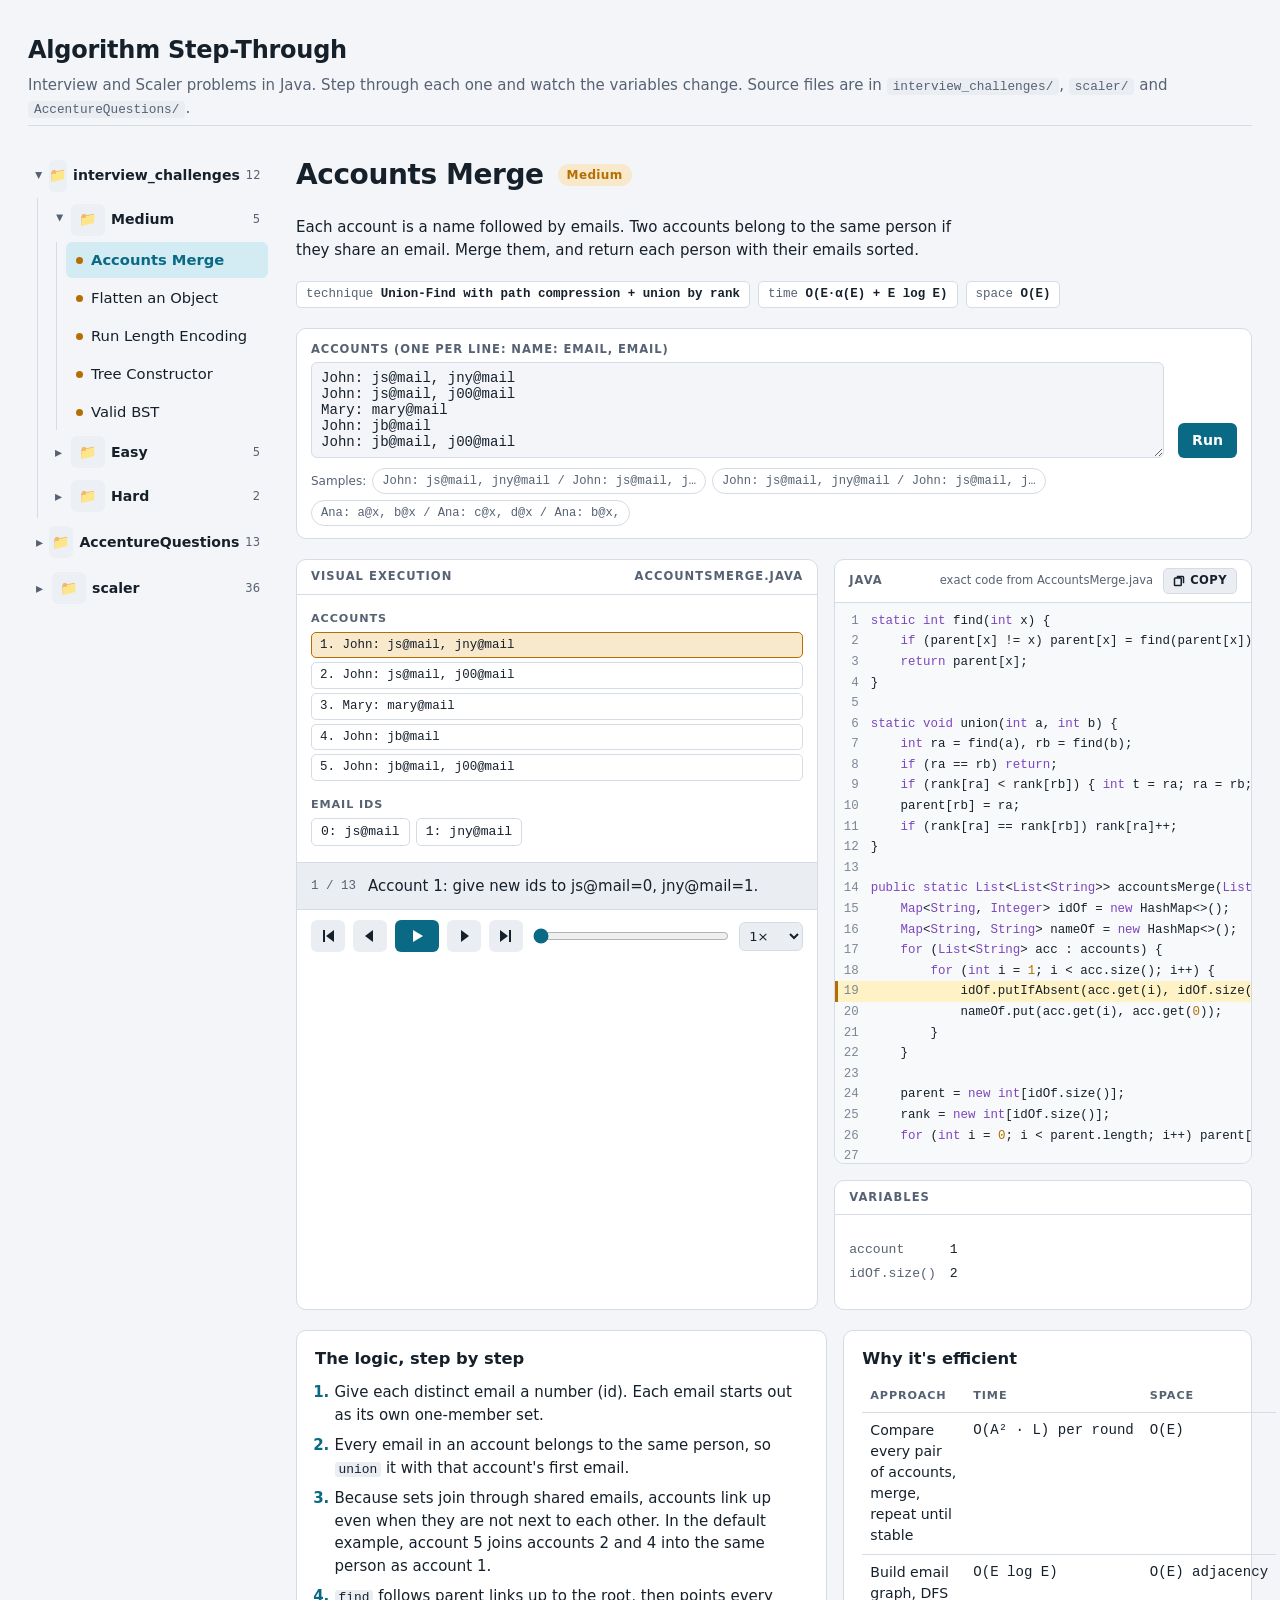
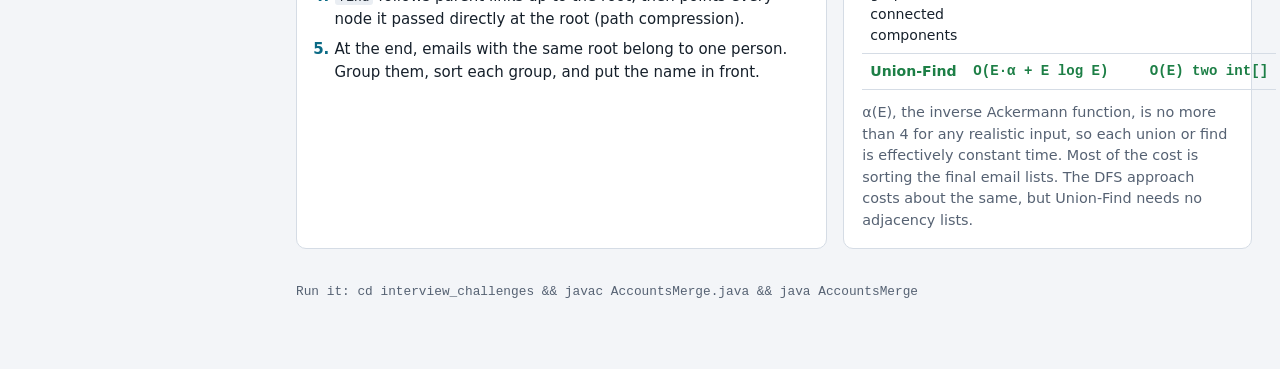
==== commit 62c3d978: "modular html maintainable" ====
--- a/algorithm_stepper.html
+++ b/algorithm_stepper.html
@@ -2,3631 +2,9 @@
 <html lang="en">
 <head>
 <meta charset="utf-8">
-<meta name="viewport" content="width=device-width, initial-scale=1">
-<title>Algorithm Step-Through</title>
-<style>
-/* Layout: problem index on the left, a debugger-style workbench on the right (visual + code + variables), explanation underneath. */
-:root{
-  --bg:#f3f5f8; --surface:#ffffff; --surface-2:#eaeef3; --ink:#16202b; --muted:#566273; --line:#d5dce5;
-  --accent:#0a6a85; --accent-soft:#d3ebf2;
-  --p1:#2c66cc; --p1-soft:#dce7fa; --p2:#b56f00; --p2-soft:#f8e8cc; --p3:#7d47bd; --p3-soft:#ece0f8;
-  --ok:#1d7f46; --ok-soft:#d5f0df; --bad:#c2342a; --bad-soft:#f9dcd8;
-  --code-bg:#f7f9fb; --code-hl:#fff2c4; --k:#7d47bd; --s:#1d7f46; --n:#b56f00; --c:#7c8796;
-  --f-ui:"Schibsted Grotesk", "Segoe UI", system-ui, sans-serif;
-  --f-mono:"JetBrains Mono", ui-monospace, "SFMono-Regular", Menlo, Consolas, monospace;
-}
-@media (prefers-color-scheme: dark){ :root:not([data-theme="light"]){
-  --bg:#0d1116; --surface:#141a21; --surface-2:#1b232c; --ink:#e3e8ee; --muted:#93a0af; --line:#2a3440;
-  --accent:#4fb6d2; --accent-soft:#123540;
-  --p1:#6f9fff; --p1-soft:#1a2b4a; --p2:#efa647; --p2-soft:#3a2a10; --p3:#b58cf0; --p3-soft:#2c1f42;
-  --ok:#4fc283; --ok-soft:#133523; --bad:#ff6e62; --bad-soft:#401a17;
-  --code-bg:#11161c; --code-hl:#3a3212; --k:#c39bff; --s:#6fd49b; --n:#f2b35e; --c:#6b7786;
-  color-scheme:dark;
-}}
-:root[data-theme="dark"]{
-  --bg:#0d1116; --surface:#141a21; --surface-2:#1b232c; --ink:#e3e8ee; --muted:#93a0af; --line:#2a3440;
-  --accent:#4fb6d2; --accent-soft:#123540;
-  --p1:#6f9fff; --p1-soft:#1a2b4a; --p2:#efa647; --p2-soft:#3a2a10; --p3:#b58cf0; --p3-soft:#2c1f42;
-  --ok:#4fc283; --ok-soft:#133523; --bad:#ff6e62; --bad-soft:#401a17;
-  --code-bg:#11161c; --code-hl:#3a3212; --k:#c39bff; --s:#6fd49b; --n:#f2b35e; --c:#6b7786;
-  color-scheme:dark;
-}
-*{box-sizing:border-box}
-body{background:var(--bg);color:var(--ink);font-family:var(--f-ui);font-size:15px;line-height:1.5}
-.app{display:grid;grid-template-columns:240px minmax(0,1fr);gap:28px;max-width:1440px;margin:0 auto;padding-inline:20px;padding-block:24px 48px}
-h1,h2,h3{text-wrap:balance;margin:0}
-.brand{grid-column:1/-1;display:flex;flex-wrap:wrap;align-items:baseline;gap:6px 16px;padding-bottom:6px;border-bottom:1px solid var(--line)}
-.brand h1{font-size:1.5rem;font-weight:700;letter-spacing:-.01em}
-.brand p{margin:0;color:var(--muted)}
-.brand code{font-family:var(--f-mono);font-size:.85em;background:var(--surface-2);padding:1px 6px;border-radius:4px}
-
-/* index */
-nav{position:sticky;top:calc(env(safe-area-inset-top,0px) + 16px);align-self:start;display:flex;flex-direction:column;gap:18px}
-nav .grp h4{margin:0 0 6px;font-size:.72rem;text-transform:uppercase;letter-spacing:.09em;color:var(--muted);font-weight:600;display:flex;align-items:center;gap:8px}
-nav .grp h4 i{width:8px;height:8px;border-radius:50%;display:inline-block}
-nav ul{list-style:none;margin:0;padding:0;display:flex;flex-direction:column;gap:2px}
-nav button{all:unset;cursor:pointer;display:block;width:100%;box-sizing:border-box;padding:7px 10px;border-radius:6px;color:var(--ink);font-size:.92rem}
-nav button:hover{background:var(--surface-2)}
-nav button[aria-current="true"]{background:var(--accent-soft);color:var(--accent);font-weight:600}
-nav{gap:2px;max-height:calc(100vh - 32px);overflow-y:auto}
-nav details{margin:0} nav details>ul,nav details>.sub{margin-left:9px;padding-left:9px;border-left:1px solid var(--line,rgba(127,127,127,.25))}
-nav summary{cursor:pointer;list-style:none;display:flex;align-items:center;gap:6px;padding:6px 8px;border-radius:6px;font-size:.88rem;font-weight:600;color:var(--ink);user-select:none}
-nav summary::-webkit-details-marker{display:none}
-nav summary:hover{background:var(--surface-2)}
-nav summary::before{content:'▸';display:inline-block;width:10px;color:var(--muted);transition:transform .15s}
-nav details[open]>summary::before{transform:rotate(90deg)}
-nav summary .ico{opacity:.8} nav summary .cnt{margin-left:auto;font-size:.72rem;color:var(--muted);font-weight:500}
-nav li button{display:flex;align-items:center;gap:8px} nav li button i{width:7px;height:7px;border-radius:50%;flex:0 0 auto}
-nav button:focus-visible,.btn:focus-visible,.chip:focus-visible,input:focus-visible,textarea:focus-visible,select:focus-visible{outline:2px solid var(--accent);outline-offset:2px}
-.lv-scaler-arrays3,.lv-scaler-bits1,.lv-scaler-bits2,.lv-scaler-modarith,.lv-scaler-primes,.lv-scaler-gcd,.lv-scaler-comb,.lv-scaler-rec1,.lv-scaler-rec2{background:var(--p1)} .lv-accenture{background:var(--p3)} .lv-easy{background:var(--ok)} .lv-medium{background:var(--p2)} .lv-hard{background:var(--bad)}
-
-main{min-width:0;display:flex;flex-direction:column;gap:20px}
-.phead{display:flex;flex-wrap:wrap;align-items:center;gap:8px 14px}
-.phead h2{font-size:1.75rem;font-weight:700;letter-spacing:-.015em}
-.pill{font-size:.75rem;font-weight:600;padding:2px 9px;border-radius:999px;letter-spacing:.03em}
-.pill.easy{background:var(--ok-soft);color:var(--ok)} .pill.medium{background:var(--p2-soft);color:var(--p2)} .pill.hard{background:var(--bad-soft);color:var(--bad)}
-.statement{margin:0;max-width:72ch;color:var(--ink)}
-.meta{display:flex;flex-wrap:wrap;gap:8px}
-.tag{font-family:var(--f-mono);font-size:.78rem;border:1px solid var(--line);background:var(--surface);padding:3px 9px;border-radius:5px;color:var(--muted)}
-.tag b{color:var(--ink);font-weight:600}
-
-/* input bar */
-.inputs{display:flex;flex-wrap:wrap;gap:10px 14px;align-items:flex-end;background:var(--surface);border:1px solid var(--line);border-radius:10px;padding:12px 14px}
-.field{display:flex;flex-direction:column;gap:4px;flex:1 1 220px;min-width:0}
-.field.narrow{flex:0 0 90px}
-.field label{font-size:.72rem;text-transform:uppercase;letter-spacing:.08em;color:var(--muted);font-weight:600}
-.field input,.field textarea{font-family:var(--f-mono);font-size:.88rem;padding:7px 9px;border:1px solid var(--line);border-radius:6px;background:var(--bg);color:var(--ink);width:100%;resize:vertical}
-.samples{display:flex;flex-wrap:wrap;gap:6px;align-items:center;flex-basis:100%}
-.samples span{font-size:.75rem;color:var(--muted)}
-.chip{all:unset;cursor:pointer;font-family:var(--f-mono);font-size:.76rem;padding:3px 9px;border-radius:999px;border:1px solid var(--line);color:var(--muted);max-width:100%;overflow:hidden;text-overflow:ellipsis;white-space:nowrap}
-.chip:hover{border-color:var(--accent);color:var(--accent)}
-.btn{all:unset;cursor:pointer;display:inline-flex;align-items:center;justify-content:center;gap:6px;padding:7px 14px;border-radius:6px;background:var(--accent);color:var(--surface);font-weight:600;font-size:.88rem}
-.btn.ghost{background:var(--surface-2);color:var(--ink)}
-.btn:disabled{opacity:.4;cursor:default}
-.err{color:var(--bad);font-size:.85rem;flex-basis:100%}
-
-/* workbench */
-.bench{display:grid;grid-template-columns:minmax(0,1.25fr) minmax(0,1fr);gap:16px}
-.panel{background:var(--surface);border:1px solid var(--line);border-radius:10px;min-width:0;display:flex;flex-direction:column}
-.panel>header{display:flex;justify-content:space-between;align-items:center;gap:8px;padding:8px 14px;border-bottom:1px solid var(--line);font-size:.72rem;text-transform:uppercase;letter-spacing:.09em;color:var(--muted);font-weight:600}
-.viz{padding:16px 14px;display:flex;flex-direction:column;gap:16px;min-height:260px}
-.narr{border-top:1px solid var(--line);padding:12px 14px;display:flex;gap:12px;align-items:flex-start;background:var(--surface-2)}
-.narr .stepno{font-family:var(--f-mono);font-size:.78rem;color:var(--muted);white-space:nowrap;padding-top:2px;font-variant-numeric:tabular-nums}
-.narr p{margin:0;min-width:0}
-.result{font-family:var(--f-mono);font-weight:600;padding:1px 8px;border-radius:5px;margin-left:4px}
-.result.good{background:var(--ok-soft);color:var(--ok)} .result.badr{background:var(--bad-soft);color:var(--bad)}
-.controls{display:flex;flex-wrap:wrap;align-items:center;gap:8px;padding:10px 14px;border-top:1px solid var(--line)}
-.controls input[type=range]{flex:1 1 140px;accent-color:var(--accent);min-width:0}
-.controls select{font-family:var(--f-ui);font-size:.82rem;background:var(--surface-2);color:var(--ink);border:1px solid var(--line);border-radius:6px;padding:5px}
-.ico{all:unset;cursor:pointer;width:34px;height:32px;display:inline-grid;place-items:center;border-radius:6px;background:var(--surface-2);color:var(--ink)}
-.ico.play{background:var(--accent);color:var(--surface);width:44px}
-.ico svg{width:16px;height:16px;fill:currentColor}
-.ico:focus-visible{outline:2px solid var(--accent);outline-offset:2px}
-
-.codehead{display:flex;align-items:center;gap:10px;min-width:0}
-#codeNote{overflow:hidden;text-overflow:ellipsis;white-space:nowrap;text-transform:none;letter-spacing:0;font-weight:400}
-.copybtn{all:unset;cursor:pointer;display:inline-flex;align-items:center;gap:5px;padding:3px 9px;border-radius:5px;border:1px solid var(--line);background:var(--surface-2);color:var(--ink);font-size:.72rem;font-weight:600;letter-spacing:.04em;white-space:nowrap}
-.copybtn svg{width:12px;height:12px;fill:currentColor}
-.copybtn:hover{border-color:var(--accent);color:var(--accent)}
-.copybtn:focus-visible{outline:2px solid var(--accent);outline-offset:2px}
-.copybtn.done{border-color:var(--ok);color:var(--ok);background:var(--ok-soft)}
-.side{display:flex;flex-direction:column;gap:16px;min-width:0}
-pre.code{max-height:560px;overflow-y:auto;margin:0;font-family:var(--f-mono);font-size:.78rem;line-height:1.65;background:var(--code-bg);overflow-x:auto;padding:8px 0;border-radius:0 0 10px 10px}
-pre.code .ln{display:block;padding:0 14px 0 0;white-space:pre;border-left:3px solid transparent}
-pre.code .ln .no{display:inline-block;width:2.6em;text-align:right;padding-right:12px;color:var(--c);user-select:none}
-pre.code .ln.on{background:var(--code-hl);border-left-color:var(--p2)}
-.tk-k{color:var(--k)} .tk-s{color:var(--s)} .tk-n{color:var(--n)} .tk-c{color:var(--c);font-style:italic}
-.vars{display:grid;grid-template-columns:auto minmax(0,1fr);gap:4px 14px;padding:12px 14px;font-family:var(--f-mono);font-size:.82rem}
-.vars dt{color:var(--muted)} .vars dd{margin:0;overflow-wrap:anywhere}
-.vars dd.chg{color:var(--p2);font-weight:600}
-
-/* explanation */
-.explain{display:grid;grid-template-columns:minmax(0,1.3fr) minmax(0,1fr);gap:16px}
-.explain section{background:var(--surface);border:1px solid var(--line);border-radius:10px;padding:16px 18px}
-.explain h3{font-size:1.02rem;margin-bottom:10px}
-.explain ol{margin:0;padding-left:1.3em;display:flex;flex-direction:column;gap:8px;max-width:68ch}
-.explain li::marker{color:var(--accent);font-weight:700}
-.explain code,.statement code{font-family:var(--f-mono);font-size:.86em;background:var(--surface-2);padding:0 4px;border-radius:3px}
-.cmp{width:100%;border-collapse:collapse;font-size:.88rem;margin-bottom:12px}
-.cmp th,.cmp td{text-align:left;padding:7px 8px;border-bottom:1px solid var(--line);vertical-align:top}
-.cmp th{font-size:.7rem;text-transform:uppercase;letter-spacing:.08em;color:var(--muted);font-weight:600}
-.cmp td.o{font-family:var(--f-mono);white-space:nowrap}
-.cmp tr.win td{color:var(--ok);font-weight:600}
-.explain .note{margin:0;color:var(--muted);font-size:.9rem;max-width:68ch}
-.runline{font-family:var(--f-mono);font-size:.8rem;color:var(--muted);overflow-wrap:anywhere}
-
-/* visual vocabulary */
-.lbl{font-size:.7rem;text-transform:uppercase;letter-spacing:.08em;color:var(--muted);font-weight:600;margin-bottom:4px}
-.scroll{overflow-x:auto;padding-bottom:4px}
-.cells{display:flex;gap:4px;width:max-content}
-.cw{display:flex;flex-direction:column;align-items:center;gap:2px;min-width:30px}
-.ptrs{min-height:34px;display:flex;flex-direction:column;justify-content:flex-end;align-items:center;gap:1px}
-.ptrs.bot{min-height:0;justify-content:flex-start}
-.ptr{font-family:var(--f-mono);font-size:.66rem;font-weight:600;line-height:1.25;white-space:nowrap}
-.ptrs:not(.bot) .ptr::after{content:" ▾"} .ptrs.bot .ptr::before{content:"▴ "}
-.cell{width:30px;height:34px;display:grid;place-items:center;font-family:var(--f-mono);font-size:.95rem;border:1.5px solid var(--line);border-radius:5px;background:var(--surface);transition:background .15s,border-color .15s}
-.cell.wide{width:auto;min-width:38px;padding:0 6px}
-.ix{font-family:var(--f-mono);font-size:.62rem;color:var(--muted);font-variant-numeric:tabular-nums}
-.cell.cur{border-color:var(--accent);box-shadow:0 0 0 2px var(--accent-soft)}
-.cell.t1{background:var(--p1-soft);border-color:var(--p1)} .cell.t2{background:var(--p2-soft);border-color:var(--p2)}
-.cell.t3{background:var(--p3-soft);border-color:var(--p3)}
-.cell.ok{background:var(--ok-soft);border-color:var(--ok);color:var(--ok)} .cell.bad{background:var(--bad-soft);border-color:var(--bad);color:var(--bad)}
-.cell.dim{opacity:.35;border-style:dashed} .cell.win{background:var(--accent-soft)}
-.cell.best{border-bottom:3px solid var(--ok)}
-.c-acc{color:var(--accent)} .c-p1{color:var(--p1)} .c-p2{color:var(--p2)} .c-p3{color:var(--p3)} .c-ok{color:var(--ok)} .c-bad{color:var(--bad)}
-.chips{display:flex;flex-wrap:wrap;gap:6px}
-.tok{font-family:var(--f-mono);font-size:.82rem;padding:3px 9px;border-radius:5px;border:1.5px solid var(--line);background:var(--surface)}
-.tok.ok{border-color:var(--ok);background:var(--ok-soft);color:var(--ok)} .tok.bad{border-color:var(--bad);background:var(--bad-soft);color:var(--bad)}
-.tok.new{border-color:var(--p2);background:var(--p2-soft)}
-.empty{color:var(--muted);font-size:.85rem;font-style:italic}
-.big{font-family:var(--f-mono);font-size:1.6rem;font-weight:600;line-height:1}
-.row2{display:flex;flex-wrap:wrap;gap:16px 28px;align-items:flex-start}
-.row2>div{min-width:0}
-.buckets{display:flex;gap:6px;align-items:flex-end;width:max-content}
-.bk{display:flex;flex-direction:column-reverse;align-items:center;gap:2px;min-width:30px}
-.bk .sq{width:20px;height:9px;border-radius:2px;background:var(--p1)}
-.bk .ch{font-family:var(--f-mono);font-size:.85rem;margin-top:3px}
-.bk .ct{font-family:var(--f-mono);font-size:.7rem;color:var(--muted)}
-.bk.on .ch{color:var(--p2);font-weight:600} .bk.on .sq{background:var(--p2)}
-.bk.spent .sq{opacity:.25}
-.need{display:flex;flex-wrap:wrap;gap:6px}
-.need div{font-family:var(--f-mono);font-size:.82rem;border:1.5px solid var(--line);border-radius:6px;padding:4px 8px;display:flex;gap:8px;align-items:center}
-.need div.short{border-color:var(--bad);background:var(--bad-soft)} .need div.full{border-color:var(--ok);background:var(--ok-soft)}
-.need b{font-size:.95rem}
-.rules{list-style:none;margin:0;padding:0;display:flex;flex-direction:column;gap:5px;font-size:.86rem}
-.rules li{display:flex;gap:8px;align-items:baseline}
-.rules .st{font-family:var(--f-mono);font-size:.72rem;font-weight:600;padding:0 6px;border-radius:4px;min-width:42px;text-align:center}
-.st.wait{background:var(--surface-2);color:var(--muted)} .st.pass{background:var(--ok-soft);color:var(--ok)} .st.fail{background:var(--bad-soft);color:var(--bad)}
-.maptbl{font-family:var(--f-mono);font-size:.78rem;border-collapse:collapse}
-.maptbl td,.maptbl th{padding:2px 8px;border-bottom:1px solid var(--line);text-align:left;white-space:nowrap}
-.maptbl th{color:var(--muted);font-weight:400}
-.maptbl tr.on td{color:var(--p2);font-weight:600}
-svg.tv{display:block;max-width:none}
-svg .edge{stroke:var(--muted);stroke-width:1.6;fill:none}
-svg .edge.on{stroke:var(--p2);stroke-width:2.6}
-svg .nd circle,svg .nd rect{fill:var(--surface);stroke:var(--line);stroke-width:1.6}
-svg .nd text{fill:var(--ink);font-family:var(--f-mono);font-size:13px;text-anchor:middle;dominant-baseline:central}
-svg .nd.cur circle,svg .nd.cur rect{stroke:var(--accent);stroke-width:3}
-svg .nd.ok circle,svg .nd.ok rect{fill:var(--ok-soft);stroke:var(--ok)}
-svg .nd.bad circle,svg .nd.bad rect{fill:var(--bad-soft);stroke:var(--bad);stroke-width:2.6}
-svg .nd.grp rect{fill:var(--p1-soft);stroke:var(--p1)}
-svg .nd.dummy rect{fill:var(--surface-2);stroke-dasharray:4 3}
-svg .rng{fill:var(--muted);font-family:var(--f-mono);font-size:10.5px;text-anchor:middle}
-svg .rng.on{fill:var(--accent);font-weight:600}
-svg .plab{font-family:var(--f-mono);font-size:10.5px;font-weight:600;text-anchor:middle}
-svg .plab.c-p1{fill:var(--p1)} svg .plab.c-p2{fill:var(--p2)} svg .plab.c-p3{fill:var(--p3)} svg .plab.c-acc{fill:var(--accent)} svg .plab.c-ok{fill:var(--ok)}
-svg .nul{fill:var(--muted);font-family:var(--f-mono);font-size:10px;text-anchor:middle}
-svg .ah{fill:var(--muted)} svg .ah2{fill:var(--p2)}
-svg .lnk{stroke:var(--muted);stroke-width:1.6;fill:none}
-svg .lnk.on{stroke:var(--p2);stroke-width:2.4}
-.jl{font-family:var(--f-mono);font-size:.82rem;line-height:1.7;white-space:pre;padding:0 8px;border-radius:4px;border-left:3px solid transparent}
-.jl.anc{background:var(--surface-2)} .jl.cur{background:var(--p2-soft);border-left-color:var(--p2)} .jl.done{color:var(--ok)}
-.jbox{background:var(--code-bg);border:1px solid var(--line);border-radius:8px;padding:6px 0;overflow-x:auto}
-.stack{display:flex;flex-direction:column-reverse;gap:3px;font-family:var(--f-mono);font-size:.76rem}
-.stack div{border:1px solid var(--line);border-radius:4px;padding:2px 8px;background:var(--surface)}
-.stack div:first-child{border-color:var(--p2);background:var(--p2-soft)}
-.accts{display:flex;flex-direction:column;gap:4px;font-family:var(--f-mono);font-size:.78rem}
-.accts div{padding:3px 8px;border-radius:5px;border:1px solid var(--line);overflow-wrap:anywhere}
-.accts div.on{border-color:var(--p2);background:var(--p2-soft)}
-.sets{display:flex;flex-wrap:wrap;gap:10px}
-.set{border:1.5px solid var(--p1);border-radius:8px;padding:6px 10px;background:var(--p1-soft);font-family:var(--f-mono);font-size:.76rem;display:flex;flex-direction:column;gap:2px;min-width:0;max-width:100%}
-.set .sh{font-family:var(--f-ui);font-size:.7rem;text-transform:uppercase;letter-spacing:.07em;color:var(--p1);font-weight:600}
-.set .em{overflow-wrap:anywhere} .set .em.hot{color:var(--p2);font-weight:600}
-.set .em small{color:var(--muted)}
-.set.on{border-color:var(--p2);background:var(--p2-soft)}
-
-.spiral{display:grid;gap:4px;width:max-content;align-items:center}
-.spiral .cell{width:38px;height:36px;font-size:.85rem}
-.spiral .sx{display:flex;flex-direction:column;align-items:center;font-family:var(--f-mono);font-size:.62rem;font-weight:600;min-height:28px;justify-content:flex-end}
-.spiral .sy{display:flex;flex-direction:column;align-items:flex-end;font-family:var(--f-mono);font-size:.62rem;font-weight:600;padding-right:4px}
-.bitgrid .cell{width:22px;height:26px;font-size:.75rem;border-radius:3px}
-.bitgrid .sx{min-height:16px}
-.bitgrid .sy{white-space:nowrap}
-.cell.cyc{border-color:var(--p1)} .cell.zb{background:var(--surface-2)} .cell.cb{box-shadow:-3px 0 0 var(--bg)}
-@media (max-width:1100px){ .bench,.explain{grid-template-columns:minmax(0,1fr)} }
-@media (max-width:760px){
-  .app{grid-template-columns:minmax(0,1fr);gap:18px;padding-inline:16px}
-  nav{position:static;max-height:45vh}
-  .phead h2{font-size:1.4rem}
-}
-@media (prefers-reduced-motion:reduce){ .cell{transition:none} }
-</style>
+<title>Algorithm Step-Through (moved)</title>
+<script>location.replace('stepper/index.html' + location.hash);</script>
+<meta http-equiv="refresh" content="0; url=stepper/index.html">
 </head>
-<body>
-<div class="app">
-  <div class="brand">
-    <h1>Algorithm Step-Through</h1>
-    <p>Interview and Scaler problems in Java. Step through each one and watch the variables change. Source files are in <code>interview_challenges/</code> and <code>scaler/</code>.</p>
-  </div>
-  <nav id="nav" aria-label="Problems"></nav>
-  <main>
-    <div class="phead"><h2 id="ptitle"></h2><span id="plevel" class="pill"></span></div>
-    <p class="statement" id="pstate"></p>
-    <div class="meta" id="pmeta"></div>
-    <form class="inputs" id="pin" autocomplete="off"></form>
-    <div class="bench">
-      <div class="panel">
-        <header><span>Visual execution</span><span id="fileName"></span></header>
-        <div class="viz" id="viz"></div>
-        <div class="narr"><span class="stepno" id="stepno"></span><p id="msg"></p></div>
-        <div class="controls">
-          <button class="ico" id="bFirst" title="First step (Home)" aria-label="First step"><svg viewBox="0 0 16 16"><path d="M3 2h2v12H3zM14 2v12L6 8z"/></svg></button>
-          <button class="ico" id="bPrev" title="Previous step (←)" aria-label="Previous step"><svg viewBox="0 0 16 16"><path d="M11 2v12L3 8z"/></svg></button>
-          <button class="ico play" id="bPlay" title="Play / pause (space)" aria-label="Play"><svg viewBox="0 0 16 16" id="playIco"><path d="M4 2v12l10-6z"/></svg></button>
-          <button class="ico" id="bNext" title="Next step (→)" aria-label="Next step"><svg viewBox="0 0 16 16"><path d="M5 2v12l8-6z"/></svg></button>
-          <button class="ico" id="bLast" title="Last step (End)" aria-label="Last step"><svg viewBox="0 0 16 16"><path d="M11 2h2v12h-2zM2 2v12l8-6z"/></svg></button>
-          <input type="range" id="scrub" min="0" max="0" value="0" aria-label="Step">
-          <select id="speed" aria-label="Speed"><option value="1400">0.5×</option><option value="800" selected>1×</option><option value="380">2×</option><option value="150">4×</option></select>
-        </div>
-      </div>
-      <div class="side">
-        <div class="panel"><header><span>Java</span><span class="codehead"><span id="codeNote"></span><button type="button" class="copybtn" id="copyCode" aria-live="polite"><svg viewBox="0 0 16 16" aria-hidden="true"><path d="M5 1h8a2 2 0 0 1 2 2v8h-2V3H5zM1 5a2 2 0 0 1 2-2h7a2 2 0 0 1 2 2v8a2 2 0 0 1-2 2H3a2 2 0 0 1-2-2zm2 0v8h7V5z"/></svg><span id="copyLabel">Copy</span></button></span></header><pre class="code" id="code"></pre></div>
-        <div class="panel"><header><span>Variables</span></header><dl class="vars" id="vars"></dl></div>
-      </div>
-    </div>
-    <div class="explain">
-      <section><h3>The logic, step by step</h3><ol id="steps"></ol></section>
-      <section><h3>Why it's efficient</h3><table class="cmp" id="cmp"></table><p class="note" id="eff"></p></section>
-    </div>
-    <p class="runline" id="runline"></p>
-  </main>
-</div>
-
-<script>
-/* ---------- helpers ---------- */
-const esc = s => String(s).replace(/[&<>"]/g, c => ({'&':'&amp;','<':'&lt;','>':'&gt;','"':'&quot;'}[c]));
-const vis = ch => ch === ' ' ? '␣' : ch;
-const q = v => typeof v === 'string' ? `"${v}"` : String(v);
-const inf = v => v === -Infinity ? '−∞' : v === Infinity ? '+∞' : String(v);
-const clone = o => JSON.parse(JSON.stringify(o));
-
-function cells(items, o = {}) {
-  let h = '<div class="scroll"><div class="cells">';
-  items.forEach((v, i) => {
-    const top = (o.top ? o.top(i) : []).map(([l, c]) => `<span class="ptr ${c}">${esc(l)}</span>`).join('');
-    const bot = (o.bot ? o.bot(i) : []).map(([l, c]) => `<span class="ptr ${c}">${esc(l)}</span>`).join('');
-    h += `<div class="cw">${o.noTop ? '' : `<div class="ptrs">${top}</div>`}<div class="cell ${o.wide ? 'wide ' : ''}${o.cls ? o.cls(i) : ''}">${esc(vis(String(v)))}</div>${o.idx === false ? '' : `<div class="ix">${i}</div>`}${o.bot ? `<div class="ptrs bot">${bot}</div>` : ''}</div>`;
-  });
-  return h + '</div></div>';
-}
-const block = (label, inner) => `<div><div class="lbl">${label}</div>${inner}</div>`;
-const tokens = (arr, cls = () => '') => arr.length ? `<div class="chips">${arr.map((t, i) => `<span class="tok ${cls(i)}">${esc(t)}</span>`).join('')}</div>` : '<span class="empty">empty</span>';
-
-/* tidy tree layout (works for any forest; tolerates cycles) */
-function layoutForest(nodes, kids) {
-  const hasParent = new Set();
-  for (const k of Object.keys(kids)) kids[k].forEach(c => hasParent.add(String(c)));
-  const pos = {}, seen = new Set(); let slot = 0, maxD = 0;
-  function place(n, d) {
-    n = String(n); if (seen.has(n)) return; seen.add(n); maxD = Math.max(maxD, d);
-    const cs = (kids[n] || []).map(String).filter(c => !seen.has(c));
-    const xs = [];
-    cs.forEach(c => { place(c, d + 1); if (pos[c]) xs.push(pos[c].x); });
-    pos[n] = { x: xs.length ? (Math.min(...xs) + Math.max(...xs)) / 2 : slot++, d };
-  }
-  nodes.map(String).filter(n => !hasParent.has(n)).forEach(r => place(r, 0));
-  nodes.forEach(n => place(n, 0));
-  return { pos, slots: Math.max(slot, 1), maxD };
-}
-
-/* light Java highlighter */
-function hlJava(line) {
-  const re = /(\/\/.*$)|("(?:[^"\\]|\\.)*"|'(?:[^'\\]|\\.)*')|(\b\d+\b)|\b(public|private|static|int|char|boolean|long|void|new|return|if|else|for|while|true|false|null|String|Object|Map|List|Integer|ListNode|Node|instanceof|break|StringBuilder|Long|ArrayList)\b/g;
-  let out = '', last = 0, m;
-  while ((m = re.exec(line))) {
-    out += esc(line.slice(last, m.index));
-    const cls = m[1] ? 'c' : m[2] ? 's' : m[3] ? 'n' : 'k';
-    out += `<span class="tk-${cls}">${esc(m[0])}</span>`;
-    last = m.index + m[0].length;
-  }
-  return out + esc(line.slice(last));
-}
-
-/* ---------- problems ---------- */
-const P = [];
-
-/* 1. Questions Marks */
-P.push({
-  id: 'questions-marks', title: 'Questions Marks', level: 'easy', file: 'QuestionsMarks.java',
-  statement: 'Given a string of single digits, letters and <code>?</code>, return <code>true</code> if every pair of neighbouring digits that adds up to 10 has exactly three question marks between them. If no pair adds up to 10, return <code>false</code>.',
-  technique: 'Single pass, O(1) state', time: 'O(n)', space: 'O(1)',
-  inputs: [{ key: 's', label: 'str', def: 'arrb6???4xxbl5???eee5' }],
-  samples: [['arrb6???4xxbl5???eee5'], ['aa6?9'], ['acc?7??sss?3rr1??????5'], ['5??aaaaaaaaaaaaaaaaaaa?5?5']],
-  code: "public static boolean questionsMarks(String str) {\n    int lastDigit = -1;      // -1 means \"no digit seen yet\"\n    int qCount = 0;          // '?' seen since lastDigit\n    boolean foundPair = false; @init\n\n    for (int i = 0; i < str.length(); i++) {\n        char c = str.charAt(i); @read\n        if (Character.isDigit(c)) {\n            int d = c - '0';\n            if (lastDigit != -1 && lastDigit + d == 10) { @check\n                foundPair = true; @pair\n                if (qCount != 3) return false;   // one bad pair fails everything @fail\n            }\n            lastDigit = d;   // this digit starts the next pair\n            qCount = 0; @reset\n        } else if (c == '?') {\n            qCount++; @q\n        }\n    }\n    return foundPair; @ret\n}",
-  steps: [
-    'Keep three small variables: the last digit seen, how many <code>?</code> appeared since it, and whether any pair has summed to 10.',
-    'Walk the string once. Letters are ignored.',
-    'On a <code>?</code>, add one to the counter.',
-    'On a digit, compare it with the last digit. If they sum to 10, mark <code>foundPair</code>, and if the counter is not exactly 3, return <code>false</code> right away.',
-    'The current digit becomes the new <code>lastDigit</code> and the counter resets, because the next pair starts here.',
-    'At the end, return <code>foundPair</code>. A string with no pair summing to 10 returns <code>false</code>.'
-  ],
-  cmp: [['Check every pair of digits (i, j) and count ? between them', 'O(n²)', 'O(1)'], ['One pass, remember only the last digit', 'O(n)', 'O(1)']],
-  eff: 'Only neighbouring digits form a pair, so nothing older than the last digit can matter. That is why one remembered digit and one counter are enough, and the scan can stop at the first bad pair.',
-  run({ s }) {
-    const F = []; let lastDigit = -1, lastIdx = -1, qc = 0, found = false; let qIdx = []; const pairs = [];
-    const st = i => ({ s, i, lastIdx, qIdx: [...qIdx], pairs: clone(pairs) });
-    const V = (i, c) => ({ i, c: c == null ? '—' : `'${c}'`, lastDigit, qCount: qc, foundPair: found });
-    F.push({ line: 'init', msg: 'No digit seen yet, the ? counter is 0, and no pair has been found.', vars: V('—'), st: st(-1) });
-    for (let i = 0; i < s.length; i++) {
-      const c = s[i];
-      if (/[0-9]/.test(c)) {
-        const d = +c;
-        if (lastDigit !== -1 && lastDigit + d === 10) {
-          found = true; const ok = qc === 3; pairs.push({ a: lastIdx, b: i, ok, n: qc, x: lastDigit, y: d });
-          if (!ok) { F.push({ line: 'fail', msg: `${lastDigit} + ${d} = 10, but there are ${qc} question marks between them, not 3. Return false now.`, vars: V(i, c), st: st(i), result: 'false', bad: true }); return F; }
-          F.push({ line: 'pair', msg: `${lastDigit} + ${d} = 10 and exactly 3 question marks sit between them. This pair passes.`, vars: V(i, c), st: st(i) });
-        } else {
-          F.push({ line: 'check', msg: lastDigit === -1 ? `First digit, ${d}. There is nothing to pair it with yet.` : `${lastDigit} + ${d} = ${lastDigit + d}, not 10, so this pair has no rule to check.`, vars: V(i, c), st: st(i) });
-        }
-        lastDigit = d; lastIdx = i; qc = 0; qIdx = [];
-        F.push({ line: 'reset', msg: `${d} becomes lastDigit and the counter goes back to 0.`, vars: V(i, c), st: st(i) });
-      } else if (c === '?') {
-        qc++; qIdx.push(i);
-        F.push({ line: 'q', msg: lastDigit === -1 ? 'A ? before any digit. It is counted, but it can never sit between a pair.' : `Question mark ${qc} since digit ${lastDigit}.`, vars: V(i, c), st: st(i) });
-      } else {
-        F.push({ line: 'read', msg: `'${c}' is not a digit or ?, so skip it.`, vars: V(i, c), st: st(i) });
-      }
-    }
-    F.push({ line: 'ret', msg: found ? 'Every pair that adds up to 10 had exactly 3 question marks.' : 'No pair of neighbouring digits adds up to 10.', vars: V('—'), st: st(-1), result: String(found), bad: !found });
-    return F;
-  },
-  render(st) {
-    const inPair = {}; st.pairs.forEach(p => { inPair[p.a] = p.ok ? 'ok' : 'bad'; inPair[p.b] = p.ok ? 'ok' : 'bad'; });
-    const grid = cells([...st.s], {
-      cls: i => [i === st.i ? 'cur' : '', inPair[i] || (i === st.lastIdx ? 't1' : st.qIdx.includes(i) ? 't2' : '')].join(' '),
-      top: i => [...(i === st.i ? [['i', 'c-acc']] : []), ...(i === st.lastIdx ? [['last', 'c-p1']] : [])]
-    });
-    const pairs = st.pairs.map(p => `${p.x} ··· ${p.y}   ? ×${p.n}  ${p.ok ? '✓' : '✗'}`);
-    return block('str', grid) + `<div class="row2">${block('? since lastDigit', `<span class="big c-p2">${st.qIdx.length}</span>`)}${block('pairs that sum to 10', tokens(pairs, i => st.pairs[i].ok ? 'ok' : 'bad'))}</div>`;
-  }
-});
-
-/* 2. First Reverse */
-P.push({
-  id: 'first-reverse', title: 'First Reverse', level: 'easy', file: 'FirstReverse.java',
-  statement: 'Return the input string in reverse order. <code>"Hello World"</code> becomes <code>"dlroW olleH"</code>.',
-  technique: 'Two pointers, swap in place', time: 'O(n)', space: 'O(n) for the char[] (Java strings are immutable)',
-  inputs: [{ key: 's', label: 'str', def: 'Hello World' }],
-  samples: [['Hello World'], ['coderbyte'], ['I Love Code']],
-  code: "public static String firstReverse(String str) {\n    char[] chars = str.toCharArray();\n    int left = 0, right = chars.length - 1; @init\n    while (left < right) { @loop\n        char tmp = chars[left];\n        chars[left] = chars[right];\n        chars[right] = tmp; @swap\n        left++;\n        right--; @move\n    }\n    return new String(chars); @ret\n}",
-  steps: [
-    'Copy the string into a <code>char[]</code>, since Java strings cannot be changed.',
-    'Put <code>left</code> on the first character and <code>right</code> on the last.',
-    'Swap the two characters, then move both pointers one step toward the middle.',
-    'Stop when the pointers meet or cross. The middle character of an odd-length string stays where it is.',
-    'Build a new string from the array.'
-  ],
-  cmp: [['result = str.charAt(i) + result in a loop', 'O(n²)', 'O(n²) garbage'], ['Two-pointer swap on a char[]', 'O(n)', 'O(n)']],
-  eff: 'Each swap fixes two characters at once, so it takes n/2 swaps. Concatenating strings in a loop copies the whole string each time, which is why it is quadratic. <code>new StringBuilder(str).reverse()</code> does the same job as this loop.',
-  run({ s }) {
-    const a = [...s]; let l = 0, r = a.length - 1; const F = [];
-    const V = () => ({ left: l, right: r, 'chars[left]': a[l] != null ? `'${a[l]}'` : '—', 'chars[right]': a[r] != null ? `'${a[r]}'` : '—' });
-    const st = (sw = null, fin = false) => ({ a: [...a], l, r, sw, fin });
-    F.push({ line: 'init', msg: `left = 0 and right = ${r}, the two ends of the array.`, vars: V(), st: st() });
-    while (l < r) {
-      F.push({ line: 'loop', msg: `left (${l}) < right (${r}), so there is still a pair to swap.`, vars: V(), st: st() });
-      const x = a[l], y = a[r]; [a[l], a[r]] = [a[r], a[l]];
-      F.push({ line: 'swap', msg: `Swap '${vis(x)}' and '${vis(y)}'.`, vars: V(), st: st([l, r]) });
-      l++; r--;
-      F.push({ line: 'move', msg: `Move both pointers inward: left = ${l}, right = ${r}.`, vars: V(), st: st() });
-    }
-    F.push({ line: 'ret', msg: 'The pointers met, so every character is in place.', vars: V(), st: st(null, true), result: q(a.join('')) });
-    return F;
-  },
-  render(st) {
-    return block('chars[]', cells(st.a, {
-      cls: i => st.fin || i < st.l || i > st.r ? 'ok' : st.sw && st.sw.includes(i) ? 't2' : '',
-      top: i => [...(i === st.l && !st.fin ? [['left', 'c-p1']] : []), ...(i === st.r && !st.fin ? [['right', 'c-p3']] : [])]
-    }));
-  }
-});
-
-/* 3. Find Intersection */
-P.push({
-  id: 'find-intersection', title: 'Find Intersection', level: 'easy', file: 'FindIntersection.java',
-  statement: 'Given two strings of sorted, comma-separated numbers, return the numbers found in both, comma-separated. Return <code>"false"</code> if there are none.',
-  technique: 'Two pointers on sorted lists (merge step)', time: 'O(n + m)', space: 'O(1) besides the output',
-  inputs: [{ key: 'a', label: 'strArr[0]', def: '1, 3, 4, 7, 13' }, { key: 'b', label: 'strArr[1]', def: '1, 2, 4, 13, 15' }],
-  samples: [['1, 3, 4, 7, 13', '1, 2, 4, 13, 15'], ['1, 3, 9, 10, 17, 18', '1, 4, 9, 10'], ['2, 4', '1, 3']],
-  code: "public static String findIntersection(String[] strArr) {\n    String[] a = strArr[0].split(\",\\\\s*\");\n    String[] b = strArr[1].split(\",\\\\s*\");\n    int i = 0, j = 0; @init\n    StringBuilder result = new StringBuilder();\n\n    while (i < a.length && j < b.length) {\n        int x = Integer.parseInt(a[i]);\n        int y = Integer.parseInt(b[j]); @read\n        if (x == y) {\n            if (result.length() > 0) result.append(',');\n            result.append(x);\n            i++;\n            j++; @eq\n        } else if (x < y) {\n            i++;             // x can't appear later in b, skip it @lt\n        } else {\n            j++;             // y can't appear later in a, skip it @gt\n        }\n    }\n    return result.length() == 0 ? \"false\" : result.toString(); @ret\n}",
-  steps: [
-    'Split both strings into number arrays. They are already sorted.',
-    'Start pointer <code>i</code> at the beginning of A and <code>j</code> at the beginning of B.',
-    'If <code>A[i] == B[j]</code>, the number is in both lists: add it and move both pointers.',
-    'If <code>A[i] &lt; B[j]</code>, A[i] cannot appear later in B because B only gets bigger, so move <code>i</code>. Otherwise move <code>j</code>.',
-    'Stop when either list runs out. Return the matches, or <code>"false"</code>.'
-  ],
-  cmp: [['For each number in A, scan all of B', 'O(n·m)', 'O(1)'], ['Put A in a HashSet, look up each of B', 'O(n + m)', 'O(n)'], ['Two pointers (uses the sorted order)', 'O(n + m)', 'O(1)']],
-  eff: 'The sorted order is the key. Each comparison permanently throws away at least one number, so there are at most n + m comparisons and no extra memory is needed.',
-  parse({ a, b }) {
-    const p = s => s.split(/,\s*/).filter(x => x.trim() !== '').map(x => { const n = Number(x.trim()); if (!Number.isInteger(n)) throw new Error(`"${x}" is not a whole number.`); return n; });
-    return { A: p(a), B: p(b) };
-  },
-  run(inp) {
-    const { A, B } = this.parse(inp); const F = []; let i = 0, j = 0; const res = [], mA = [], mB = [];
-    const V = () => ({ i, j, x: A[i] ?? '—', y: B[j] ?? '—', result: q(res.join(',')) });
-    const st = (hot = null) => ({ A, B, i, j, mA: [...mA], mB: [...mB], res: [...res], hot });
-    F.push({ line: 'init', msg: 'Both pointers start at index 0.', vars: V(), st: st() });
-    while (i < A.length && j < B.length) {
-      const x = A[i], y = B[j];
-      if (x === y) { res.push(x); mA.push(i); mB.push(j); F.push({ line: 'eq', msg: `${x} == ${y}. It is in both lists, so add it and move both pointers.`, vars: V(), st: st('eq') }); i++; j++; }
-      else if (x < y) { F.push({ line: 'lt', msg: `${x} < ${y}. Everything after ${y} in B is bigger, so ${x} cannot match. Move i.`, vars: V(), st: st('lt') }); i++; }
-      else { F.push({ line: 'gt', msg: `${x} > ${y}. ${y} cannot match anything later in A. Move j.`, vars: V(), st: st('gt') }); j++; }
-    }
-    F.push({ line: 'ret', msg: `${i >= A.length ? 'A' : 'B'} ran out, so nothing else can match.`, vars: V(), st: st(), result: res.length ? q(res.join(',')) : '"false"', bad: !res.length });
-    return F;
-  },
-  render(st) {
-    const row = (arr, p, m, name, col) => cells(arr, {
-      wide: true,
-      cls: k => m.includes(k) ? 'ok' : k < p ? 'dim' : k === p ? 'cur' : '',
-      top: k => k === p ? [[name, col]] : []
-    });
-    return block('A', row(st.A, st.i, st.mA, 'i', 'c-p1')) + block('B', row(st.B, st.j, st.mB, 'j', 'c-p3')) + block('result', tokens(st.res.map(String), () => 'ok'));
-  }
-});
-
-/* 4. Palindrome */
-P.push({
-  id: 'palindrome', title: 'Palindrome', level: 'easy', file: 'Palindrome.java',
-  statement: 'Return <code>true</code> if the string reads the same forwards and backwards, ignoring case, spaces and punctuation.',
-  technique: 'Two pointers that skip non-alphanumerics', time: 'O(n)', space: 'O(1)',
-  inputs: [{ key: 's', label: 's', def: 'A man, a plan, a canal: Panama' }],
-  samples: [['A man, a plan, a canal: Panama'], ['never odd or even'], ['race a car']],
-  code: "public static boolean isPalindrome(String s) {\n    int left = 0, right = s.length() - 1; @init\n    while (left < right) {\n        while (left < right && !Character.isLetterOrDigit(s.charAt(left))) left++; @skipL\n        while (left < right && !Character.isLetterOrDigit(s.charAt(right))) right--; @skipR\n        if (Character.toLowerCase(s.charAt(left)) != Character.toLowerCase(s.charAt(right))) { @cmp\n            return false; @fail\n        }\n        left++;\n        right--; @move\n    }\n    return true; @ret\n}",
-  steps: [
-    'Put <code>left</code> at the start and <code>right</code> at the end of the original string.',
-    'Move <code>left</code> forward past anything that is not a letter or digit. Do the same for <code>right</code>, moving backward.',
-    'Compare the two characters in lowercase. If they differ, it is not a palindrome.',
-    'If they match, move both pointers inward and repeat until they meet.'
-  ],
-  cmp: [['Build a cleaned lowercase copy, then reverse and compare', 'O(n)', 'O(n)'], ['Two pointers on the original string', 'O(n)', 'O(1)']],
-  eff: 'Both approaches are linear, but the two-pointer version never allocates a cleaned copy or a reversed copy, and it stops at the first mismatch instead of building everything first.',
-  run({ s }) {
-    const F = []; let l = 0, r = s.length - 1; const okSet = [], skip = []; const al = c => /[a-z0-9]/i.test(c);
-    const V = () => ({ left: l, right: r, 's[left]': s[l] != null ? `'${s[l]}'` : '—', 's[right]': s[r] != null ? `'${s[r]}'` : '—' });
-    const st = (bad = null) => ({ a: [...s], l, r, ok: [...okSet], skip: [...skip], bad });
-    F.push({ line: 'init', msg: 'Pointers start at both ends of the original string. No cleaned copy is made.', vars: V(), st: st() });
-    while (l < r) {
-      while (l < r && !al(s[l])) { skip.push(l); F.push({ line: 'skipL', msg: `'${vis(s[l])}' is not a letter or digit. Move left past it.`, vars: V(), st: st() }); l++; }
-      while (l < r && !al(s[r])) { skip.push(r); F.push({ line: 'skipR', msg: `'${vis(s[r])}' is not a letter or digit. Move right past it.`, vars: V(), st: st() }); r--; }
-      if (s[l].toLowerCase() !== s[r].toLowerCase()) { F.push({ line: 'fail', msg: `'${s[l]}' and '${s[r]}' differ, so this is not a palindrome.`, vars: V(), st: st([l, r]), result: 'false', bad: true }); return F; }
-      okSet.push(l, r);
-      F.push({ line: 'cmp', msg: l === r ? 'Both pointers are on the same character.' : `'${s[l]}' and '${s[r]}' match (ignoring case). Move both inward.`, vars: V(), st: st() });
-      l++; r--;
-    }
-    F.push({ line: 'ret', msg: 'The pointers met without a mismatch.', vars: V(), st: st(), result: 'true' });
-    return F;
-  },
-  render(st) {
-    return block('s', cells(st.a, {
-      cls: i => st.bad && st.bad.includes(i) ? 'bad' : st.ok.includes(i) ? 'ok' : st.skip.includes(i) ? 'dim' : '',
-      top: i => [...(i === st.l ? [['L', 'c-p1']] : []), ...(i === st.r ? [['R', 'c-p3']] : [])]
-    })) + `<div class="chips"><span class="tok ok">match</span><span class="tok">skipped (dashed)</span><span class="tok bad">mismatch</span></div>`;
-  }
-});
-
-/* 5. Alphabet Soup */
-P.push({
-  id: 'alphabet-soup', title: 'Alphabet Soup', level: 'easy', file: 'AlphabetSoup.java',
-  statement: 'Return the characters of the string sorted in alphabetical order. <code>"coderbyte"</code> becomes <code>"bcdeeorty"</code>.',
-  technique: 'Counting sort (fixed alphabet)', time: 'O(n + 128)', space: 'O(128)',
-  inputs: [{ key: 's', label: 'str', def: 'coderbyte' }],
-  samples: [['coderbyte'], ['hooplah'], ['mississippi']],
-  code: "public static String alphabetSoup(String str) {\n    int[] count = new int[128];\n    for (char c : str.toCharArray()) {\n        count[c]++; @count\n    }\n    StringBuilder sb = new StringBuilder(str.length());\n    for (int c = 0; c < 128; c++) {\n        for (int k = 0; k < count[c]; k++) {\n            sb.append((char) c); @emit\n        }\n    }\n    return sb.toString(); @ret\n}",
-  steps: [
-    'Make an array of 128 counters, one for each ASCII character.',
-    'Read each character once and add 1 to its counter. Nothing is compared.',
-    'Go through the counters from 0 to 127. Character codes are already in alphabetical order, so the walk is too.',
-    'Write each character as many times as it was counted.'
-  ],
-  cmp: [['Arrays.sort(chars), a comparison sort', 'O(n log n)', 'O(n)'], ['Counting sort over 128 buckets', 'O(n)', 'O(1), fixed 128 ints']],
-  eff: 'Comparison sorts cannot beat n log n. Here the alphabet is tiny and fixed, so you can count instead of comparing. The 128-bucket walk costs the same no matter how long the input is.',
-  run({ s }) {
-    if (/[^\x00-\x7f]/.test(s)) throw new Error('Use ASCII characters only (count[] has 128 slots).');
-    const F = []; const cnt = {}; let out = '';
-    const keys = [...new Set(s)].sort();
-    const st = (i, on, spent) => ({ a: [...s], i, keys, cnt: { ...cnt }, out, on, spent: [...spent] });
-    const spent = [];
-    for (let i = 0; i < s.length; i++) {
-      cnt[s[i]] = (cnt[s[i]] || 0) + 1;
-      F.push({ line: 'count', msg: `count['${vis(s[i])}']++ makes it ${cnt[s[i]]}.`, vars: { c: `'${s[i]}'`, [`count['${s[i]}']`]: cnt[s[i]] }, st: st(i, s[i], spent) });
-    }
-    for (const k of keys) {
-      out += k.repeat(cnt[k]); spent.push(k);
-      F.push({ line: 'emit', msg: `Bucket '${vis(k)}' (code ${k.charCodeAt(0)}) has ${cnt[k]}, so append ${cnt[k] > 1 ? `${cnt[k]} copies` : 'it once'}.`, vars: { c: k.charCodeAt(0), [`count['${k}']`]: cnt[k], sb: q(out) }, st: st(-1, k, spent) });
-    }
-    F.push({ line: 'ret', msg: 'Every bucket has been written out in code order. Empty buckets were skipped.', vars: { sb: q(out) }, st: st(-1, null, spent), result: q(out) });
-    return F;
-  },
-  render(st) {
-    const bk = st.keys.map(k => `<div class="bk ${st.on === k ? 'on' : ''} ${st.spent.includes(k) && st.on !== k ? 'spent' : ''}"><span class="ch">${esc(vis(k))}</span><span class="ct">${st.cnt[k] || 0}</span>${'<span class="sq"></span>'.repeat(st.cnt[k] || 0)}</div>`).join('');
-    return block('str', cells(st.a, { cls: i => i === st.i ? 'cur t2' : i < st.i || st.i === -1 ? 'dim' : '', noTop: true }))
-      + block(`count[ ] buckets <span style="text-transform:none;letter-spacing:0">(only non-zero shown, in code order)</span>`, `<div class="scroll"><div class="buckets">${bk}</div></div>`)
-      + block('sb (output)', st.out ? cells([...st.out], { cls: () => 'ok', noTop: true }) : '<span class="empty">empty</span>');
-  }
-});
-
-/* 6. Run Length Encoding */
-P.push({
-  id: 'run-length', title: 'Run Length Encoding', level: 'medium', file: 'RunLengthEncoding.java',
-  statement: 'Compress a string by writing the length of each run of repeated characters, followed by the character. <code>"aabbc"</code> becomes <code>"2a2b1c"</code>.',
-  technique: 'Single pass + StringBuilder', time: 'O(n)', space: 'O(n) for the output',
-  inputs: [{ key: 's', label: 'str', def: 'wwwggopp' }],
-  samples: [['aabbc'], ['wwwggopp'], ['aabbcde']],
-  code: "public static String runLength(String str) {\n    StringBuilder sb = new StringBuilder();\n    int count = 1; @init\n    for (int i = 1; i <= str.length(); i++) {\n        if (i < str.length() && str.charAt(i) == str.charAt(i - 1)) {\n            count++; @same\n        } else {\n            sb.append(count).append(str.charAt(i - 1)); @emit\n            count = 1;\n        }\n    }\n    return sb.toString(); @ret\n}",
-  steps: [
-    'The first character starts a run of length 1.',
-    'Compare each character with the one before it. If it is the same, the run grows.',
-    'When the character changes, write <code>count</code> and the previous character, then start a new run at 1.',
-    'The loop goes one step past the end (<code>i &lt;= length</code>), so the last run is written without a separate block after the loop.'
-  ],
-  cmp: [['result += count + ch (String concatenation)', 'O(n²)', 'many temp strings'], ['StringBuilder, one pass', 'O(n)', 'O(n)']],
-  eff: 'Every character is looked at once. StringBuilder appends to one growing buffer instead of copying the whole result on each <code>+=</code>. Running the loop one step past the end is a common trick to avoid duplicating the "write last run" code.',
-  run({ s }) {
-    if (!s.length) throw new Error('Enter at least one character.');
-    const F = []; let count = 1, start = 0; const toks = [], runs = [];
-    const st = (i, hot) => ({ a: [...s], i, start, toks: [...toks], runs: clone(runs), hot });
-    F.push({ line: 'init', msg: `The first character '${s[0]}' starts a run. count = 1.`, vars: { i: 0, count, sb: '""' }, st: st(0) });
-    for (let i = 1; i <= s.length; i++) {
-      if (i < s.length && s[i] === s[i - 1]) { count++; F.push({ line: 'same', msg: `'${s[i]}' equals the previous character. The run grows to ${count}.`, vars: { i, 'str[i]': `'${s[i]}'`, count, sb: q(toks.join('')) }, st: st(i) }); }
-      else {
-        toks.push(count + s[i - 1]); runs.push([start, i - 1]);
-        F.push({ line: 'emit', msg: i < s.length ? `'${s[i]}' differs from '${s[i - 1]}'. Write "${count}${s[i - 1]}" and start a new run.` : `End of string. Write the last run, "${count}${s[i - 1]}".`, vars: { i, 'str[i]': i < s.length ? `'${s[i]}'` : 'end', count, sb: q(toks.join('')) }, st: st(i, true) });
-        count = 1; start = i;
-      }
-    }
-    F.push({ line: 'ret', msg: 'Every run has been written.', vars: { sb: q(toks.join('')) }, st: st(-1), result: q(toks.join('')) });
-    return F;
-  },
-  render(st) {
-    const runOf = i => st.runs.findIndex(([a, b]) => i >= a && i <= b);
-    return block('str', cells(st.a, {
-      cls: i => { const r = runOf(i); return [i === st.i ? 'cur' : '', r >= 0 ? (r % 2 ? 't3' : 't1') : (st.i >= 0 && i >= st.start && i <= st.i && i < st.a.length ? 't2' : '')].join(' '); },
-      top: i => i === st.i ? [['i', 'c-acc']] : []
-    })) + block('sb', tokens(st.toks, i => i === st.toks.length - 1 && st.hot ? 'new' : ''));
-  }
-});
-
-/* 7. Tree Constructor */
-P.push({
-  id: 'tree-constructor', title: 'Tree Constructor', level: 'medium', file: 'TreeConstructor.java',
-  statement: 'Each pair <code>(child,parent)</code> is an edge. Return <code>true</code> if the pairs form one valid binary tree: every node has at most one parent and at most two children, and there is exactly one root.',
-  technique: 'Degree counting with hash maps + one BFS', time: 'O(n)', space: 'O(n)',
-  inputs: [{ key: 'pairs', label: 'strArr (child,parent)', def: '(1,2) (2,4) (5,7) (7,2) (9,5)' }],
-  samples: [['(1,2) (2,4) (5,7) (7,2) (9,5)'], ['(1,2) (3,2) (2,12) (5,2)'], ['(1,2) (1,3)'], ['(2,1) (3,4) (4,3)']],
-  code: "public static boolean treeConstructor(String[] strArr) {\n    Map<Integer, Integer> parentOf = new HashMap<>();\n    Map<Integer, List<Integer>> children = new HashMap<>();\n    Set<Integer> nodes = new HashSet<>();\n\n    for (String pair : strArr) {\n        String[] parts = pair.replaceAll(\"[()\\\\s]\", \"\").split(\",\");\n        int child = Integer.parseInt(parts[0]);\n        int parent = Integer.parseInt(parts[1]); @parse\n        nodes.add(child);\n        nodes.add(parent);\n\n        if (parentOf.containsKey(child)) return false;          // rule 1 @r1\n        parentOf.put(child, parent);\n\n        List<Integer> kids = children.computeIfAbsent(parent, k -> new ArrayList<>());\n        kids.add(child);\n        if (kids.size() > 2) return false;                      // rule 2 @r2\n    }\n\n    Integer root = null;\n    for (int n : nodes) {\n        if (!parentOf.containsKey(n)) {\n            if (root != null) return false;                     // rule 3: two roots @r3\n            root = n; @root\n        }\n    }\n    if (root == null) return false;                             // rule 3: no root (cycle) @r3b\n\n    Set<Integer> seen = new HashSet<>();                        // rule 4\n    Deque<Integer> queue = new ArrayDeque<>();\n    queue.add(root);\n    while (!queue.isEmpty()) {\n        int n = queue.poll();\n        seen.add(n); @bfs\n        queue.addAll(children.getOrDefault(n, List.of()));\n    }\n    return seen.size() == nodes.size(); @ret\n}",
-  steps: [
-    'Read each pair as an edge from parent to child, and record it in two maps: <code>parentOf</code> (child → parent) and <code>children</code> (parent → list of kids).',
-    'Rule 1: if a child already has a parent, two edges point into it. That is not a tree.',
-    'Rule 2: if a parent gets a third child, it is not a <em>binary</em> tree.',
-    'Rule 3: the root is the one node that never appears as a child. Zero roots means there is a cycle. Two or more means it is a forest.',
-    'Rule 4: walk the tree from the root with BFS. If some node is never reached, it sits in a separate cycle such as <code>(3,4) (4,3)</code>, which rules 1 to 3 cannot detect.'
-  ],
-  cmp: [['Build the tree, then for each node search all pairs for parents/kids', 'O(n²)', 'O(n)'], ['Hash maps for parent / children counts + 1 BFS', 'O(n)', 'O(n)']],
-  eff: 'Hash maps make each "does this child already have a parent?" or "how many kids?" check O(1). The code returns as soon as a rule fails, so bad input stops early. Many online solutions leave out the BFS; try the last sample to see why it is needed.',
-  parse({ pairs }) {
-    const m = [...pairs.matchAll(/\(\s*(-?\d+)\s*,\s*(-?\d+)\s*\)/g)].map(x => [+x[1], +x[2]]);
-    if (!m.length) throw new Error('Write pairs like (1,2) (2,4).');
-    return m;
-  },
-  run(inp) {
-    const pairs = this.parse(inp); const F = [];
-    const parentOf = {}, kids = {}, nodes = []; const add = n => { if (!nodes.includes(n)) nodes.push(n); };
-    const rules = ['wait', 'wait', 'wait', 'wait']; let edges = [], cur = null, badN = [], root = null, seen = [];
-    const st = () => ({ nodes: [...nodes], kids: clone(kids), edges: clone(edges), cur, badN: [...badN], rules: [...rules], root, seen: [...seen], parentOf: { ...parentOf } });
-    for (const [c, p] of pairs) {
-      add(c); add(p); cur = [c, p];
-      if (parentOf[c] !== undefined) { badN = [c]; rules[0] = 'fail'; edges.push([c, p]); (kids[p] = kids[p] || []).push(c);
-        F.push({ line: 'r1', msg: `${c} already has parent ${parentOf[c]}, and now (${c},${p}) gives it a second one. Return false.`, vars: { child: c, parent: p, [`parentOf[${c}]`]: parentOf[c] }, st: st(), result: 'false', bad: true }); return F; }
-      parentOf[c] = p; (kids[p] = kids[p] || []).push(c); edges.push([c, p]);
-      if (kids[p].length > 2) { badN = [p]; rules[1] = 'fail';
-        F.push({ line: 'r2', msg: `${p} now has three children (${kids[p].join(', ')}). A binary tree allows two. Return false.`, vars: { child: c, parent: p, [`kids(${p})`]: `[${kids[p]}]` }, st: st(), result: 'false', bad: true }); return F; }
-      F.push({ line: 'r2', msg: `Edge ${p} → ${c}. ${c} has one parent and ${p} has ${kids[p].length} child${kids[p].length > 1 ? 'ren' : ''}. Both rules hold.`, vars: { child: c, parent: p, [`kids(${p})`]: `[${kids[p]}]` }, st: st() });
-    }
-    cur = null; rules[0] = rules[1] = 'pass';
-    const roots = nodes.filter(n => parentOf[n] === undefined);
-    if (roots.length > 1) { rules[2] = 'fail'; badN = roots; F.push({ line: 'r3', msg: `${roots.join(' and ')} never appear as a child, so there are ${roots.length} roots. That is a forest, not one tree.`, vars: { roots: `[${roots}]` }, st: st(), result: 'false', bad: true }); return F; }
-    if (!roots.length) { rules[2] = 'fail'; F.push({ line: 'r3b', msg: 'Every node is someone\'s child, so there is no root. The edges must form a cycle.', vars: { root: 'null' }, st: st(), result: 'false', bad: true }); return F; }
-    root = roots[0]; rules[2] = 'pass';
-    F.push({ line: 'root', msg: `${root} is the only node that is never a child, so it is the root.`, vars: { root }, st: st() });
-    const qu = [root];
-    while (qu.length) { const n = qu.shift(); seen.push(n); qu.push(...(kids[n] || []));
-      F.push({ line: 'bfs', msg: `BFS visits ${n}${(kids[n] || []).length ? ` and queues its children ${kids[n].join(', ')}` : ', a leaf'}.`, vars: { n, queue: `[${qu}]`, seen: `${seen.length} / ${nodes.length}` }, st: st() }); }
-    const ok = seen.length === nodes.length; rules[3] = ok ? 'pass' : 'fail';
-    if (!ok) badN = nodes.filter(n => !seen.includes(n));
-    F.push({ line: 'ret', msg: ok ? 'BFS reached every node. It is one connected binary tree.' : `BFS never reached ${badN.join(', ')}. They form a separate cycle.`, vars: { 'seen.size()': seen.length, 'nodes.size()': nodes.length }, st: st(), result: String(ok), bad: !ok });
-    return F;
-  },
-  render(st) {
-    const L = layoutForest(st.nodes, st.kids); const W = L.slots * 56 + 30, H = (L.maxD + 1) * 66 + 20;
-    const X = n => 30 + L.pos[n].x * 56, Y = n => 30 + L.pos[n].d * 66;
-    let svg = `<svg class="tv" width="${W}" height="${H}" viewBox="0 0 ${W} ${H}" role="img" aria-label="Tree built so far">`;
-    st.edges.forEach(([c, p]) => { const on = st.cur && st.cur[0] === c && st.cur[1] === p; svg += `<line class="edge ${on ? 'on' : ''}" x1="${X(p)}" y1="${Y(p)}" x2="${X(c)}" y2="${Y(c)}"/>`; });
-    st.nodes.forEach(n => { const cls = st.badN.includes(n) ? 'bad' : st.seen.includes(n) ? 'ok' : st.cur && st.cur.includes(n) ? 'cur' : '';
-      svg += `<g class="nd ${cls}"><circle cx="${X(n)}" cy="${Y(n)}" r="17"/><text x="${X(n)}" y="${Y(n)}">${n}</text></g>`;
-      if (n === st.root) svg += `<text class="plab c-acc" x="${X(n)}" y="${Y(n) - 22}">root</text>`; });
-    svg += '</svg>';
-    const names = ['1. at most one parent per node', '2. at most two children per node', '3. exactly one root', '4. every node reachable from root'];
-    const rl = `<ul class="rules">${names.map((t, i) => `<li><span class="st ${st.rules[i]}">${st.rules[i] === 'wait' ? '…' : st.rules[i] === 'pass' ? 'pass' : 'fail'}</span>${t}</li>`).join('')}</ul>`;
-    const pm = Object.keys(st.parentOf);
-    const tbl = pm.length ? `<table class="maptbl"><tr><th>child</th><th>parent</th></tr>${pm.map(c => `<tr class="${st.cur && String(st.cur[0]) === c ? 'on' : ''}"><td>${c}</td><td>${st.parentOf[c]}</td></tr>`).join('')}</table>` : '<span class="empty">empty</span>';
-    return block('graph so far', `<div class="scroll">${svg}</div>`) + `<div class="row2">${block('rules', rl)}${block('parentOf', tbl)}</div>`;
-  }
-});
-
-/* 8. Valid BST */
-P.push({
-  id: 'valid-bst', title: 'Valid BST', level: 'medium', file: 'TreeConstructor.java',
-  statement: 'Check whether a binary tree is a valid binary search tree: every value in a node\'s left subtree is smaller than it, and every value in its right subtree is larger. Enter the tree in level order, with <code>null</code> for missing children.',
-  technique: 'DFS with a narrowing (min, max) range', time: 'O(n)', space: 'O(h) recursion depth',
-  inputs: [{ key: 'tree', label: 'tree (level order)', def: '8, 3, 10, null, 9, null, 14' }],
-  samples: [['8, 3, 10, 1, 6, null, 14'], ['8, 3, 10, null, 9, null, 14'], ['5, 1, 4, null, null, 3, 6'], ['2, 1, 3']],
-  code: "public static boolean isValidBST(Node root) {\n    return isValidBST(root, Long.MIN_VALUE, Long.MAX_VALUE); @start\n}\n\nprivate static boolean isValidBST(Node node, long min, long max) {\n    if (node == null) return true;\n    if (node.val <= min || node.val >= max) return false; @check\n    return isValidBST(node.left, min, node.val) @left\n        && isValidBST(node.right, node.val, max); @right\n}",
-  steps: [
-    'The root may hold any value, so it starts with the range (−∞, +∞).',
-    'When you go <strong>left</strong>, every value below must be smaller than this node, so the upper bound becomes <code>node.val</code>.',
-    'When you go <strong>right</strong>, every value below must be larger, so the lower bound becomes <code>node.val</code>.',
-    'A node outside its range breaks the BST, even if it is in the right order compared with its own parent. That is the usual trap: try the second sample, where 9 is larger than its parent 3 but sits under 8\'s left side.',
-    'Missing children (null) are valid. <code>&amp;&amp;</code> stops the search at the first failure.'
-  ],
-  cmp: [['Compare each node only with its direct children', 'O(n), wrong', 'misses 9 under 3'], ['For each node, scan its whole subtree for max/min', 'O(n²)', 'O(h)'], ['Pass (min, max) bounds down', 'O(n)', 'O(h)']],
-  eff: 'Each node is checked once, against bounds that sum up the rules from all of its ancestors. <code>long</code> bounds let a node with value <code>Integer.MIN_VALUE</code> or <code>MAX_VALUE</code> pass. An in-order traversal that checks the values are strictly increasing works just as well.',
-  parse({ tree }) {
-    const vals = tree.split(/[,\s]+/).filter(Boolean).map(v => v.toLowerCase() === 'null' ? null : Number(v));
-    if (!vals.length || vals[0] == null) throw new Error('The first value (the root) cannot be null.');
-    if (vals.some(v => v !== null && !Number.isFinite(v))) throw new Error('Use numbers and null only.');
-    const nodes = []; const root = { id: 0, v: vals[0], l: null, r: null, d: 0 }; nodes.push(root);
-    const qu = [root]; let k = 1;
-    while (qu.length && k < vals.length) {
-      const n = qu.shift();
-      for (const side of ['l', 'r']) { if (k >= vals.length) break; const v = vals[k++]; if (v !== null) { const c = { id: nodes.length, v, l: null, r: null, d: n.d + 1 }; nodes.push(c); n[side] = c.id; qu.push(c); } }
-    }
-    let ord = 0; const io = id => { if (id == null) return; io(nodes[id].l); nodes[id].x = ord++; io(nodes[id].r); }; io(0);
-    return nodes;
-  },
-  run(inp) {
-    const N = this.parse(inp); const F = []; const range = {}, status = {}; const stack = []; let cur = null, edge = null;
-    const st = () => ({ N, range: clone(range), status: { ...status }, cur, edge });
-    const S = () => stack.map(s => `isValidBST(${s})`).reverse().join('\n');
-    F.push({ line: 'start', msg: 'Start at the root with no limits: (−∞, +∞).', vars: { stack: 'main' }, st: st() });
-    const rec = (id, min, max) => {
-      const n = N[id]; cur = id; range[id] = [min, max]; stack.push(`${n.v}, ${inf(min)}, ${inf(max)}`);
-      const V = () => ({ 'node.val': n.v, min: inf(min), max: inf(max), 'call stack': `${stack.length} deep` });
-      if (n.v <= min || n.v >= max) { status[id] = 'bad'; F.push({ line: 'check', msg: `${n.v} must be inside (${inf(min)}, ${inf(max)}), and it is not. Return false.`, vars: V(), st: st(), stack: S() }); stack.pop(); return false; }
-      status[id] = 'ok'; F.push({ line: 'check', msg: `${n.v} is inside (${inf(min)}, ${inf(max)}).`, vars: V(), st: st(), stack: S() });
-      if (n.l != null) { edge = [id, n.l]; F.push({ line: 'left', msg: `Go left. Everything under here must be < ${n.v}, so max becomes ${n.v}.`, vars: V(), st: st(), stack: S() }); if (!rec(n.l, min, n.v)) { stack.pop(); return false; } cur = id; }
-      if (n.r != null) { edge = [id, n.r]; F.push({ line: 'right', msg: `Go right. Everything under here must be > ${n.v}, so min becomes ${n.v}.`, vars: V(), st: st(), stack: S() }); if (!rec(n.r, n.v, max)) { stack.pop(); return false; } cur = id; }
-      stack.pop(); return true;
-    };
-    const ok = rec(0, -Infinity, Infinity); edge = null;
-    F.push({ line: ok ? 'start' : 'check', msg: ok ? 'Every node was inside its range.' : 'The false result passes up the call stack, and && skips every remaining check.', vars: { result: ok }, st: st(), result: String(ok), bad: !ok });
-    return F;
-  },
-  render(st) {
-    const N = st.N; const maxX = Math.max(...N.map(n => n.x)), maxD = Math.max(...N.map(n => n.d));
-    const W = (maxX + 1) * 64 + 20, H = (maxD + 1) * 78 + 30; const X = n => 42 + n.x * 64, Y = n => 28 + n.d * 78;
-    let svg = `<svg class="tv" width="${W}" height="${H}" viewBox="0 0 ${W} ${H}" role="img" aria-label="Binary tree">`;
-    N.forEach(n => ['l', 'r'].forEach(s => { if (n[s] != null) { const c = N[n[s]]; const on = st.edge && st.edge[0] === n.id && st.edge[1] === c.id; svg += `<line class="edge ${on ? 'on' : ''}" x1="${X(n)}" y1="${Y(n)}" x2="${X(c)}" y2="${Y(c)}"/>`; } }));
-    N.forEach(n => {
-      const cls = [st.status[n.id] || '', st.cur === n.id ? 'cur' : ''].join(' ');
-      svg += `<g class="nd ${cls}"><circle cx="${X(n)}" cy="${Y(n)}" r="17"/><text x="${X(n)}" y="${Y(n)}">${n.v}</text></g>`;
-      if (st.range[n.id]) svg += `<text class="rng ${st.cur === n.id ? 'on' : ''}" x="${X(n)}" y="${Y(n) + 30}">(${inf(st.range[n.id][0])}, ${inf(st.range[n.id][1])})</text>`;
-    });
-    svg += '</svg>';
-    return block('tree. Nodes are placed left to right in sorted order, and each shows its allowed (min, max) range', `<div class="scroll">${svg}</div>`);
-  }
-});
-
-/* 9. Flatten an Object */
-P.push({
-  id: 'flatten-object', title: 'Flatten an Object', level: 'medium', file: 'FlattenObject.java',
-  statement: 'Turn a deeply nested object into a flat one with dot-notation keys: <code>{"a": {"b": 1}}</code> becomes <code>{"a.b": 1}</code>. Array items use their index as the key.',
-  technique: 'DFS recursion carrying a key prefix', time: 'O(total keys × key length)', space: 'O(depth) call stack',
-  inputs: [{ key: 'json', label: 'object (JSON)', def: '{"a": {"b": 1, "c": {"d": 2}}, "e": [3, 4], "f": "hi"}', area: true }],
-  samples: [['{"a": {"b": 1, "c": {"d": 2}}, "e": [3, 4], "f": "hi"}'], ['{"user": {"name": "Ana", "address": {"city": "Pune", "zip": 411001}}, "active": true}'], ['{"a": {"b": {"c": {"d": 1}}}}']],
-  code: "public static Map<String, Object> flatten(Map<String, Object> obj) {\n    Map<String, Object> result = new LinkedHashMap<>();\n    dfs(obj, \"\", result);\n    return result; @ret\n}\n\nprivate static void dfs(Object value, String prefix, Map<String, Object> result) {\n    if (value instanceof Map) { @map\n        Map<String, Object> map = (Map<String, Object>) value;\n        for (Map.Entry<String, Object> e : map.entrySet()) {\n            dfs(e.getValue(), join(prefix, e.getKey()), result);\n        }\n    } else if (value instanceof List) { @list\n        List<Object> list = (List<Object>) value;\n        for (int i = 0; i < list.size(); i++) {\n            dfs(list.get(i), join(prefix, String.valueOf(i)), result);\n        }\n    } else {\n        result.put(prefix, value);   // leaf: number, string, boolean, null @leaf\n    }\n}\n\nprivate static String join(String prefix, String key) {\n    return prefix.isEmpty() ? key : prefix + \".\" + key;\n}",
-  steps: [
-    'Call <code>dfs(root, "")</code>. The prefix holds the path of keys from the root to where you are now.',
-    'For an object, call <code>dfs</code> on each value, adding its key to the prefix (<code>"a"</code> → <code>"a.c"</code>).',
-    'For an array, do the same, using the index as the key (<code>"e.0"</code>, <code>"e.1"</code>).',
-    'For anything else (a number, string, boolean or null), you have reached a leaf. Store it under the full prefix.',
-    'The call stack keeps track of where to return to, so no extra bookkeeping is needed.'
-  ],
-  cmp: [['Repeatedly scan the result for nested values and expand them', 'O(n · depth) or worse', 'copies'], ['Single DFS with a prefix', 'O(n)', 'O(depth)']],
-  eff: 'Every value is visited once, and its full key is built only when needed. LinkedHashMap keeps the keys in the order they appeared. For very deep input you can avoid stack overflow by using an explicit stack of (value, prefix) pairs.',
-  run({ json }) {
-    let obj; try { obj = JSON.parse(json); } catch (e) { throw new Error('That is not valid JSON: ' + e.message); }
-    if (obj === null || typeof obj !== 'object') throw new Error('The top level must be an object or array.');
-    const lines = []; const fmt = v => typeof v === 'string' ? `"${v}"` : String(v);
-    const walk = (v, key, path, depth, comma) => {
-      const pre = '  '.repeat(depth) + (key != null ? `${/^\d+$/.test(key) && Array.isArray(walk.parent) ? '' : `"${key}": `}` : '');
-      if (v !== null && typeof v === 'object') {
-        const arr = Array.isArray(v), ks = Object.keys(v);
-        lines.push({ t: pre + (arr ? '[' : '{'), p: path });
-        ks.forEach((k, i) => { walk.parent = v; walk(v[k], k, path === '' ? k : path + '.' + k, depth + 1, i < ks.length - 1); });
-        lines.push({ t: '  '.repeat(depth) + (arr ? ']' : '}') + (comma ? ',' : ''), p: path, close: true });
-      } else lines.push({ t: pre + fmt(v) + (comma ? ',' : ''), p: path, leaf: true });
-    };
-    walk(obj, null, '', 0, false);
-    const F = []; const res = []; const stack = [];
-    const st = cur => ({ lines, cur, stack: [...stack], res: clone(res), done: res.map(r => r[0]) });
-    const dfs = (v, prefix) => {
-      stack.push(prefix);
-      const V = { prefix: q(prefix), value: v !== null && typeof v === 'object' ? (Array.isArray(v) ? `List(${v.length})` : `Map{${Object.keys(v).join(', ')}}`) : fmt(v), depth: stack.length };
-      if (v !== null && typeof v === 'object') {
-        const arr = Array.isArray(v); const ks = Object.keys(v);
-        F.push({ line: arr ? 'list' : 'map', msg: prefix === '' ? `The root is ${arr ? 'an array' : 'an object'} with ${ks.length} entries. Recurse into each one.` : `"${prefix}" holds ${arr ? `an array of ${ks.length}` : `an object with keys ${ks.join(', ')}`}. Go deeper, adding each ${arr ? 'index' : 'key'} to the prefix.`, vars: V, st: st(prefix) });
-        ks.forEach(k => dfs(v[k], prefix === '' ? k : prefix + '.' + k));
-      } else {
-        res.push([prefix, fmt(v)]);
-        F.push({ line: 'leaf', msg: `Leaf ${fmt(v)}. result.put("${prefix}", ${fmt(v)}).`, vars: V, st: st(prefix) });
-      }
-      stack.pop();
-    };
-    dfs(obj, '');
-    F.push({ line: 'ret', msg: `Done. ${res.length} flat keys.`, vars: { 'result.size()': res.length }, st: st(null), result: `{${res.map(r => `"${r[0]}": ${r[1]}`).join(', ')}}` });
-    return F;
-  },
-  render(st) {
-    const anc = p => st.stack.includes(p);
-    const j = st.lines.map(l => `<div class="jl ${l.p === st.cur && !l.close ? 'cur' : l.leaf && st.done.includes(l.p) ? 'done' : anc(l.p) && l.p !== st.cur ? 'anc' : ''}">${esc(l.t)}${l.leaf && st.done.includes(l.p) && l.p !== st.cur ? '  ✓' : ''}</div>`).join('');
-    const stk = st.stack.length ? `<div class="stack">${st.stack.map(p => `<div>dfs(…, ${esc(q(p))})</div>`).join('')}</div>` : '<span class="empty">empty</span>';
-    const tbl = st.res.length ? `<table class="maptbl"><tr><th>key</th><th>value</th></tr>${st.res.map((r, i) => `<tr class="${i === st.res.length - 1 && st.cur === r[0] ? 'on' : ''}"><td>${esc(r[0])}</td><td>${esc(r[1])}</td></tr>`).join('')}</table>` : '<span class="empty">empty</span>';
-    return block('input', `<div class="jbox">${j}</div>`) + `<div class="row2">${block('call stack (top = current)', stk)}${block('result', tbl)}</div>`;
-  }
-});
-
-/* 10. Accounts Merge */
-P.push({
-  id: 'accounts-merge', title: 'Accounts Merge', level: 'medium', file: 'AccountsMerge.java',
-  statement: 'Each account is a name followed by emails. Two accounts belong to the same person if they share an email. Merge them, and return each person with their emails sorted.',
-  technique: 'Union-Find with path compression + union by rank', time: 'O(E·α(E) + E log E)', space: 'O(E)',
-  inputs: [{ key: 'acc', label: 'accounts (one per line: Name: email, email)', area: true, def: 'John: js@mail, jny@mail\nJohn: js@mail, j00@mail\nMary: mary@mail\nJohn: jb@mail\nJohn: jb@mail, j00@mail' }],
-  samples: [['John: js@mail, jny@mail\nJohn: js@mail, j00@mail\nMary: mary@mail\nJohn: jb@mail\nJohn: jb@mail, j00@mail'], ['John: js@mail, jny@mail\nJohn: js@mail, j00@mail\nMary: mary@mail\nJohn: jb@mail'], ['Ana: a@x, b@x\nAna: c@x, d@x\nAna: b@x, c@x']],
-  code: "static int find(int x) {\n    if (parent[x] != x) parent[x] = find(parent[x]);   // path compression @find\n    return parent[x];\n}\n\nstatic void union(int a, int b) {\n    int ra = find(a), rb = find(b);\n    if (ra == rb) return; @same\n    if (rank[ra] < rank[rb]) { int t = ra; ra = rb; rb = t; }\n    parent[rb] = ra;                                    // attach shorter tree under taller @link\n    if (rank[ra] == rank[rb]) rank[ra]++;\n}\n\npublic static List<List<String>> accountsMerge(List<List<String>> accounts) {\n    Map<String, Integer> idOf = new HashMap<>();\n    Map<String, String> nameOf = new HashMap<>();\n    for (List<String> acc : accounts) {\n        for (int i = 1; i < acc.size(); i++) {\n            idOf.putIfAbsent(acc.get(i), idOf.size()); @ids\n            nameOf.put(acc.get(i), acc.get(0));\n        }\n    }\n\n    parent = new int[idOf.size()];\n    rank = new int[idOf.size()];\n    for (int i = 0; i < parent.length; i++) parent[i] = i; @initp\n\n    for (List<String> acc : accounts) {\n        int first = idOf.get(acc.get(1));\n        for (int i = 2; i < acc.size(); i++) {\n            union(first, idOf.get(acc.get(i))); @union\n        }\n    }\n\n    Map<Integer, List<String>> groups = new LinkedHashMap<>();\n    for (String email : idOf.keySet()) {\n        groups.computeIfAbsent(find(idOf.get(email)), k -> new ArrayList<>()).add(email); @group\n    }\n\n    List<List<String>> result = new ArrayList<>();\n    for (List<String> emails : groups.values()) {\n        Collections.sort(emails);\n        List<String> merged = new ArrayList<>();\n        merged.add(nameOf.get(emails.get(0)));\n        merged.addAll(emails);\n        result.add(merged);\n    }\n    return result; @ret\n}",
-  steps: [
-    'Give each distinct email a number (id). Each email starts out as its own one-member set.',
-    'Every email in an account belongs to the same person, so <code>union</code> it with that account\'s first email.',
-    'Because sets join through shared emails, accounts link up even when they are not next to each other. In the default example, account 5 joins accounts 2 and 4 into the same person as account 1.',
-    '<code>find</code> follows parent links up to the root, then points every node it passed directly at the root (path compression).',
-    'At the end, emails with the same root belong to one person. Group them, sort each group, and put the name in front.'
-  ],
-  cmp: [['Compare every pair of accounts, merge, repeat until stable', 'O(A² · L) per round', 'O(E)'], ['Build email graph, DFS connected components', 'O(E log E)', 'O(E) adjacency'], ['Union-Find', 'O(E·α + E log E)', 'O(E) two int[]']],
-  eff: 'α(E), the inverse Ackermann function, is no more than 4 for any realistic input, so each union or find is effectively constant time. Most of the cost is sorting the final email lists. The DFS approach costs about the same, but Union-Find needs no adjacency lists.',
-  parse({ acc }) {
-    const A = acc.split('\n').map(l => l.trim()).filter(Boolean).map(l => { const m = l.match(/^([^:]+):\s*(.+)$/); if (!m) throw new Error(`Line "${l}" should look like  Name: email1, email2`); return [m[1].trim(), ...m[2].split(/,\s*/).map(e => e.trim()).filter(Boolean)]; });
-    if (!A.length) throw new Error('Add at least one account.');
-    return A;
-  },
-  run(inp) {
-    const A = this.parse(inp); const F = []; const idOf = {}, emails = [], nameOf = {}; let parent = [], rank = [];
-    let curAcc = -1, hot = [], groups = null;
-    const rootOf = x => { while (parent[x] !== undefined && parent[x] !== x) x = parent[x]; return x; };
-    const st = () => ({ A, emails: [...emails], parent: [...parent], rank: [...rank], curAcc, hot: [...hot], groups: clone(groups), nameOf: { ...nameOf } });
-    A.forEach((a, k) => { curAcc = k; const fresh = []; for (let i = 1; i < a.length; i++) { if (idOf[a[i]] === undefined) { idOf[a[i]] = emails.length; emails.push(a[i]); fresh.push(`${a[i]}=${idOf[a[i]]}`); } nameOf[a[i]] = a[0]; }
-      F.push({ line: 'ids', msg: fresh.length ? `Account ${k + 1}: give new ids to ${fresh.join(', ')}.` : `Account ${k + 1}: all of its emails already have ids.`, vars: { account: k + 1, 'idOf.size()': emails.length }, st: st() }); });
-    parent = emails.map((_, i) => i); rank = emails.map(() => 0); curAcc = -1;
-    F.push({ line: 'initp', msg: `parent[i] = i. All ${emails.length} emails start as separate sets.`, vars: { sets: emails.length }, st: st() });
-    const find = x => { if (parent[x] !== x) parent[x] = find(parent[x]); return parent[x]; };
-    A.forEach((a, k) => {
-      curAcc = k; const first = idOf[a[1]];
-      if (a.length === 2) { hot = [first]; F.push({ line: 'union', msg: `Account ${k + 1} has only one email, so there is nothing to union.`, vars: { account: k + 1 }, st: st() }); return; }
-      for (let i = 2; i < a.length; i++) {
-        const b = idOf[a[i]]; hot = [first, b];
-        const before = parent.join(); const ra = find(first), rb = find(b); const compressed = before !== parent.join();
-        const V = { a: `${a[1]} (${first})`, b: `${a[i]} (${b})`, ra: emails[ra], rb: emails[rb] };
-        if (ra === rb) { F.push({ line: 'same', msg: `find(${a[1]}) and find(${a[i]}) both give ${emails[ra]}. They are already in the same set.${compressed ? ' (find also pointed the nodes it passed straight at the root.)' : ''}`, vars: V, st: st() }); continue; }
-        let R = ra, S = rb; if (rank[R] < rank[S]) [R, S] = [S, R];
-        parent[S] = R; if (rank[R] === rank[S]) rank[R]++;
-        F.push({ line: 'link', msg: `Roots ${emails[ra]} and ${emails[rb]} differ. Attach ${emails[S]} under ${emails[R]}${rank[R] > 1 || rank[S] > 0 ? ' (the lower-rank tree goes under the higher one)' : ''}.${compressed ? ' find also pointed the nodes it passed straight at the root.' : ''}`, vars: { ...V, [`rank[${emails[R]}]`]: rank[R] }, st: st() });
-      }
-    });
-    curAcc = -1; hot = [];
-    const g = {}; emails.forEach((e, i) => { const r = find(i); (g[r] = g[r] || []).push(e); });
-    groups = Object.values(g).map(es => [nameOf[es[0]], ...es.sort()]);
-    F.push({ line: 'group', msg: `Group emails by root: ${groups.length} people.`, vars: { groups: groups.length }, st: st() });
-    F.push({ line: 'ret', msg: 'Sort each group and put the owner\'s name first.', vars: { groups: groups.length }, st: st(), result: groups.map(x => `[${x.join(', ')}]`).join('  ') });
-    return F;
-  },
-  render(st) {
-    const accts = `<div class="accts">${st.A.map((a, k) => `<div class="${k === st.curAcc ? 'on' : ''}">${k + 1}. ${esc(a[0])}: ${esc(a.slice(1).join(', '))}</div>`).join('')}</div>`;
-    let sets = '<span class="empty">ids not assigned yet</span>';
-    if (st.parent.length) {
-      const rootOf = x => { while (st.parent[x] !== x) x = st.parent[x]; return x; };
-      const by = {}; st.emails.forEach((e, i) => { const r = rootOf(i); (by[r] = by[r] || []).push(i); });
-      sets = `<div class="sets">${Object.entries(by).map(([r, ids]) => { r = +r; const on = ids.some(i => st.hot.includes(i));
-        const items = [r, ...ids.filter(i => i !== r)].map(i => `<span class="em ${st.hot.includes(i) ? 'hot' : ''}">${i === r ? '★ ' : '&nbsp;&nbsp;'}${esc(st.emails[i])}${i !== r && st.parent[i] !== r ? ` <small>→ ${esc(st.emails[st.parent[i]])}</small>` : ''}</span>`).join('');
-        return `<div class="set ${on ? 'on' : ''}"><span class="sh">${esc(st.nameOf[st.emails[r]])} · rank ${st.rank[r]}</span>${items}</div>`; }).join('')}</div>`;
-    } else if (st.emails.length) sets = tokens(st.emails.map((e, i) => `${i}: ${e}`));
-    const out = st.groups ? block('merged', `<div class="accts">${st.groups.map(g => `<div>${esc(g[0])}: ${esc(g.slice(1).join(', '))}</div>`).join('')}</div>`) : '';
-    return block('accounts', accts) + block(st.parent.length ? 'disjoint sets (★ = root)' : 'email ids', sets) + out;
-  }
-});
-
-/* 11. Min Window Substring */
-P.push({
-  id: 'min-window', title: 'Min Window Substring', level: 'hard', file: 'MinWindowSubstring.java',
-  statement: 'Given strings <code>s</code> and <code>t</code>, find the shortest substring of <code>s</code> that contains every character of <code>t</code>, including repeats.',
-  technique: 'Sliding window + frequency table', time: 'O(n + m)', space: 'O(128)',
-  inputs: [{ key: 's', label: 'strArr[0] (s)', def: 'ahffaksfajeeubsne' }, { key: 't', label: 'strArr[1] (t)', def: 'jefaa' }],
-  samples: [['ahffaksfajeeubsne', 'jefaa'], ['aaffhkksemckelloe', 'fhea'], ['ADOBECODEBANC', 'ABC']],
-  code: "public static String minWindow(String s, String t) {\n    int[] need = new int[128];\n    for (char c : t.toCharArray()) need[c]++;\n\n    int missing = t.length();\n    int left = 0, bestStart = 0, bestLen = Integer.MAX_VALUE; @init\n\n    for (int right = 0; right < s.length(); right++) {\n        char r = s.charAt(right);\n        if (need[r] > 0) missing--;     // this char was still needed\n        need[r]--; @grow\n\n        while (missing == 0) {          // window [left..right] is valid\n            if (right - left + 1 < bestLen) {\n                bestLen = right - left + 1;\n                bestStart = left; @best\n            }\n            char l = s.charAt(left);\n            need[l]++;\n            if (need[l] > 0) missing++; // removed a required char, window breaks\n            left++; @shrink\n        }\n    }\n    return bestLen == Integer.MAX_VALUE ? \"\" : s.substring(bestStart, bestStart + bestLen); @ret\n}",
-  steps: [
-    '<code>need[c]</code> = how many more copies of c the window still needs. A negative value means the window has spare copies. <code>missing</code> = the total number of characters still needed.',
-    'Move <code>right</code> forward to grow the window. If the new character was still needed (<code>need &gt; 0</code>), <code>missing</code> drops by one.',
-    'When <code>missing == 0</code>, the window contains all of t. Record it if it is the shortest so far.',
-    'Then shrink from <code>left</code>. Removing a spare character keeps the window valid. Removing a needed one makes <code>missing</code> 1 again, and you go back to growing.',
-    'Each index joins the window once (through right) and leaves once (through left).'
-  ],
-  cmp: [['Check every substring s[i..j]', 'O(n² · m) or O(n³)', 'O(m)'], ['Sliding window with need[] and missing', 'O(n + m)', 'O(1), 128 ints']],
-  eff: 'The <code>missing</code> counter is the important trick. Without it, you would compare the whole frequency table on every step to check whether the window is valid. With it, that check is a single <code>== 0</code>. Both pointers only move forward, so the total work is linear.',
-  run({ s, t }) {
-    if (!t) throw new Error('t cannot be empty.');
-    const F = []; const need = {}; for (const c of t) need[c] = (need[c] || 0) + 1;
-    const keys = [...new Set(t)]; const needAll = c => need[c] || 0;
-    let missing = t.length, left = 0, bs = 0, bl = Infinity, right = -1;
-    const st = (ev = null) => ({ a: [...s], left, right, need: Object.fromEntries(keys.map(k => [k, needAll(k)])), missing, bs, bl: bl === Infinity ? 0 : bl, ev, extra: right >= 0 && !keys.includes(s[right]) ? s[right] : null });
-    const V = () => ({ left, right, missing, best: bl === Infinity ? '—' : q(s.substr(bs, bl)) });
-    F.push({ line: 'init', msg: `need[] is built from "${t}". ${t.length} characters are missing and the window is empty.`, vars: V(), st: st() });
-    for (right = 0; right < s.length; right++) {
-      const r = s[right]; const was = needAll(r); if (was > 0) missing--; need[r] = was - 1;
-      F.push({ line: 'grow', msg: was > 0 ? `Add '${r}'. It was still needed, so missing drops to ${missing}.` : keys.includes(r) ? `Add '${r}'. There are already enough '${r}', so it is a spare copy (need = ${need[r]}).` : `Add '${r}'. It is not in t, so missing stays ${missing}.`, vars: V(), st: st('grow') });
-      while (missing === 0) {
-        const len = right - left + 1; let better = false;
-        if (len < bl) { bl = len; bs = left; better = true; }
-        F.push({ line: 'best', msg: `missing == 0, so "${s.slice(left, right + 1)}" contains all of t (length ${len}). ${better ? 'It is the shortest so far.' : `The best so far (${bl}) is shorter, so keep that one.`}`, vars: V(), st: st('best') });
-        const l = s[left]; need[l] = needAll(l) + 1; if (need[l] > 0) missing++;
-        left++;
-        F.push({ line: 'shrink', msg: need[l] > 0 && keys.includes(l) ? `Remove '${l}' from the left. It was needed, so the window is no longer valid (missing = ${missing}). Grow again.` : `Remove '${l}' from the left. ${keys.includes(l) ? 'It was a spare copy' : 'It is not in t'}, so the window is still valid. Keep shrinking.`, vars: V(), st: st('shrink') });
-      }
-    }
-    right = s.length - 1;
-    F.push({ line: 'ret', msg: bl === Infinity ? 'No window ever contained all of t.' : `right has reached the end of s. The shortest window is "${s.substr(bs, bl)}".`, vars: V(), st: st(), result: bl === Infinity ? '""' : q(s.substr(bs, bl)), bad: bl === Infinity });
-    return F;
-  },
-  render(st) {
-    const grid = cells(st.a, {
-      cls: i => [i >= st.left && i <= st.right ? 'win' : '', st.bl && i >= st.bs && i < st.bs + st.bl ? 'best' : '', i === st.right && st.ev === 'grow' ? 'cur' : ''].join(' '),
-      top: i => [...(i === st.left ? [['L', 'c-p1']] : []), ...(i === st.right ? [['R', 'c-p3']] : [])]
-    });
-    const need = `<div class="need">${Object.entries(st.need).map(([k, v]) => `<div class="${v > 0 ? 'short' : 'full'}"><span>${esc(k)}</span><b>${v}</b></div>`).join('')}</div>`;
-    return block('s. Tinted = current window; green underline = best so far', grid)
-      + `<div class="row2">${block('need[c] (red = still short)', need)}${block('missing', `<span class="big ${st.missing ? 'c-bad' : 'c-ok'}">${st.missing}</span>`)}${block('best', st.bl ? `<span class="tok ok">${esc(st.a.slice(st.bs, st.bs + st.bl).join(''))}</span>` : '<span class="empty">none yet</span>')}</div>`;
-  }
-});
-
-/* 12. Reverse Nodes in k-Group */
-P.push({
-  id: 'reverse-k-group', title: 'Reverse Nodes in k-Group', level: 'hard', file: 'ReverseKGroup.java',
-  statement: 'Reverse a linked list k nodes at a time. If fewer than k nodes are left at the end, leave them as they are. Change the links, not the values.',
-  technique: 'Dummy head + in-place pointer reversal', time: 'O(n)', space: 'O(1)',
-  inputs: [{ key: 'list', label: 'list', def: '1, 2, 3, 4, 5' }, { key: 'k', label: 'k', def: '2', narrow: true }],
-  samples: [['1, 2, 3, 4, 5', '2'], ['1, 2, 3, 4, 5', '3'], ['1, 2, 3, 4, 5, 6, 7, 8', '3']],
-  code: "public static ListNode reverseKGroup(ListNode head, int k) {\n    ListNode dummy = new ListNode(0);\n    dummy.next = head;\n    ListNode groupPrev = dummy; @init\n\n    while (true) {\n        ListNode kth = groupPrev;\n        for (int i = 0; i < k && kth != null; i++) kth = kth.next; @kth\n        if (kth == null) break;                    // fewer than k nodes left @stop\n\n        ListNode groupNext = kth.next;\n        ListNode prev = groupNext, curr = groupPrev.next; @setup\n        while (curr != groupNext) {\n            ListNode tmp = curr.next;\n            curr.next = prev;\n            prev = curr;\n            curr = tmp; @flip\n        }\n\n        ListNode oldFirst = groupPrev.next;        // now the group's tail\n        groupPrev.next = kth; @stitch\n        groupPrev = oldFirst; @advance\n    }\n    return dummy.next; @ret\n}",
-  steps: [
-    'A <code>dummy</code> node before the head means the first group is handled like every other group. Without it, the head would need special-case code.',
-    '<code>groupPrev</code> is the node just before the next group. Walk k steps from it to find <code>kth</code>, the group\'s last node. If the list runs out first, stop.',
-    'Reverse the group with the usual <code>prev / curr / tmp</code> flip. The trick: start <code>prev</code> at <code>groupNext</code>, not null, so the group\'s old first node ends up already linked to the rest of the list.',
-    'Stitch: <code>groupPrev.next = kth</code>, because kth is now the front of the group.',
-    'The old first node is now the group\'s tail, so it becomes the next <code>groupPrev</code>. Repeat.'
-  ],
-  cmp: [['Copy values into an array, reverse chunks, rebuild', 'O(n)', 'O(n)'], ['Recursive reverse per group', 'O(n)', 'O(n/k) stack'], ['Iterative, in place', 'O(n)', 'O(1)']],
-  eff: 'Each node is visited twice: once while finding kth and once while flipping. Only a fixed number of pointers are used, no matter how long the list is, and nodes are relinked instead of copied, which is what interviewers expect.',
-  parse({ list, k }) {
-    const vals = list.split(/[,\s]+/).filter(Boolean).map(Number);
-    if (!vals.length || vals.some(v => !Number.isFinite(v))) throw new Error('The list should be numbers separated by commas.');
-    if (vals.length > 12) throw new Error('Use 12 nodes or fewer so the picture fits.');
-    const K = parseInt(k, 10); if (!(K >= 1)) throw new Error('k must be 1 or more.');
-    return { vals, K };
-  },
-  run(inp) {
-    const { vals, K } = this.parse(inp); const n = vals.length; const F = [];
-    const val = [0, ...vals]; const next = val.map((_, i) => i + 1 <= n ? i + 1 : null);
-    let P = {}; let grp = [], hotLink = null;
-    const nm = i => i == null ? 'null' : i === 0 ? 'dummy' : String(val[i]);
-    const st = () => ({ val, next: [...next], P: { ...P }, grp: [...grp], hotLink });
-    const V = () => Object.fromEntries(Object.entries(P).map(([k, v]) => [k, nm(v)]));
-    let gp = 0; P = { groupPrev: 0 };
-    F.push({ line: 'init', msg: 'dummy → head. groupPrev starts at dummy.', vars: V(), st: st() });
-    while (true) {
-      let kth = gp; for (let i = 0; i < K && kth != null; i++) kth = next[kth];
-      if (kth == null) { P = { groupPrev: gp }; grp = []; F.push({ line: 'stop', msg: `Fewer than ${K} nodes follow groupPrev, so leave them as they are and stop.`, vars: { ...V(), kth: 'null' }, st: st() }); break; }
-      grp = []; for (let x = next[gp]; ; x = next[x]) { grp.push(x); if (x === kth) break; }
-      P = { groupPrev: gp, kth }; hotLink = null;
-      F.push({ line: 'kth', msg: `Walk ${K} steps from groupPrev (${nm(gp)}). kth = ${nm(kth)}. The group is ${grp.map(nm).join(', ')}.`, vars: V(), st: st() });
-      const gn = next[kth]; let prev = gn, curr = next[gp];
-      P = { groupPrev: gp, kth, groupNext: gn, prev, curr };
-      F.push({ line: 'setup', msg: `groupNext = ${nm(gn)}. prev starts at groupNext (not null) so the reversed group stays attached to the rest. curr = ${nm(curr)}.`, vars: V(), st: st() });
-      while (curr !== gn) {
-        const tmp = next[curr]; next[curr] = prev; hotLink = curr;
-        const c0 = curr; prev = curr; curr = tmp; P = { groupPrev: gp, kth, groupNext: gn, prev, curr };
-        F.push({ line: 'flip', msg: `${nm(c0)}.next now points to ${nm(next[c0])}. Then prev = ${nm(prev)} and curr = ${nm(curr)}.`, vars: V(), st: st() });
-      }
-      const oldFirst = next[gp]; next[gp] = kth; hotLink = gp;
-      P = { groupPrev: gp, kth, oldFirst };
-      F.push({ line: 'stitch', msg: `${nm(gp)}.next = kth (${nm(kth)}), the new front of the group. ${nm(oldFirst)} is now the group's tail.`, vars: V(), st: st() });
-      gp = oldFirst; hotLink = null; P = { groupPrev: gp };
-      F.push({ line: 'advance', msg: `groupPrev moves to ${nm(gp)}, the node just before the next group.`, vars: V(), st: st() });
-    }
-    const out = []; for (let x = next[0], g = 0; x != null && g < 50; x = next[x], g++) out.push(val[x]);
-    P = {}; grp = [];
-    F.push({ line: 'ret', msg: 'Return dummy.next.', vars: { 'dummy.next': nm(next[0]) }, st: st(), result: out.join(' → ') });
-    return F;
-  },
-  render(st) {
-    const n = st.val.length; const gap = 74, cy = 122, w = 44, hh = 34; const X = i => 34 + i * gap;
-    const W = X(n - 1) + 60, H = 212;
-    const cols = { groupPrev: 'c-p1', kth: 'c-p3', groupNext: 'c-acc', prev: 'c-ok', curr: 'c-p2', oldFirst: 'c-p3' };
-    let svg = `<svg class="tv" width="${W}" height="${H}" viewBox="0 0 ${W} ${H}" role="img" aria-label="Linked list pointers"><defs><marker id="ah" viewBox="0 0 10 10" refX="9" refY="5" markerWidth="7" markerHeight="7" orient="auto-start-reverse"><path class="ah" d="M0,0 L10,5 L0,10 z"/></marker><marker id="ah2" viewBox="0 0 10 10" refX="9" refY="5" markerWidth="7" markerHeight="7" orient="auto-start-reverse"><path class="ah2" d="M0,0 L10,5 L0,10 z"/></marker></defs>`;
-    st.next.forEach((t, i) => {
-      const on = st.hotLink === i; const cls = `lnk ${on ? 'on' : ''}`; const mk = on ? 'url(#ah2)' : 'url(#ah)';
-      if (t == null) { svg += `<line class="${cls}" x1="${X(i) + 8}" y1="${cy + hh / 2}" x2="${X(i) + 8}" y2="${cy + hh / 2 + 16}"/><text class="nul" x="${X(i) + 8}" y="${cy + hh / 2 + 28}">null</text>`; return; }
-      const d = t - i;
-      if (d === 1) svg += `<line class="${cls}" x1="${X(i) + w / 2}" y1="${cy}" x2="${X(t) - w / 2 - 1}" y2="${cy}" marker-end="${mk}"/>`;
-      else if (d > 1) { const Hh = Math.min(26 + d * 16, 92); svg += `<path class="${cls}" d="M${X(i) + 8},${cy - hh / 2} Q${(X(i) + X(t)) / 2},${cy - hh / 2 - Hh} ${X(t) - 8},${cy - hh / 2 - 1}" marker-end="${mk}"/>`; }
-      else { const Hh = Math.min(26 + (-d) * 14, 80); svg += `<path class="${cls}" d="M${X(i) - 8},${cy + hh / 2} Q${(X(i) + X(t)) / 2},${cy + hh / 2 + Hh} ${X(t) + 8},${cy + hh / 2 + 1}" marker-end="${mk}"/>`; }
-    });
-    st.val.forEach((v, i) => {
-      const cls = i === 0 ? 'dummy' : st.grp.includes(i) ? 'grp' : '';
-      svg += `<g class="nd ${cls}"><rect x="${X(i) - w / 2}" y="${cy - hh / 2}" width="${w}" height="${hh}" rx="6"/><text x="${X(i)}" y="${cy}">${i === 0 ? 'D' : v}</text></g>`;
-    });
-    const at = {}; Object.entries(st.P).forEach(([k, v]) => { if (v != null) (at[v] = at[v] || []).push(k); });
-    Object.entries(at).forEach(([i, ks]) => ks.forEach((k, j) => { svg += `<text class="plab ${cols[k]}" x="${X(+i)}" y="${14 + j * 13}">${k}</text>`; }));
-    svg += '</svg>';
-    const out = []; for (let x = st.next[0], g = 0; x != null && g < st.val.length + 1; x = st.next[x], g++) out.push(st.val[x]);
-    return block('nodes stay in place; arrows are the .next links (above = forward, below = backward)', `<div class="scroll">${svg}</div>`)
-      + block('reading from dummy.next', `<span class="tok">${out.join(' → ')}</span>`);
-  }
-});
-
-/* 13. Spiral Order Matrix II (Scaler) */
-P.push({
-  id: 'spiral-matrix', title: 'Spiral Order Matrix II', level: 'medium', group: 'scaler-arrays3', file: 'SpiralMatrix.java', dir: 'scaler/adv_dsa_1/arrays_3',
-  statement: 'Given an integer <code>A</code>, return an A × A matrix filled with the numbers 1 to A² in clockwise spiral order. Constraints: 1 ≤ A ≤ 1000.',
-  technique: 'Four shrinking boundaries', time: 'O(A²)', space: 'O(1) besides the output',
-  inputs: [{ key: 'a', label: 'A', def: '4', narrow: true }],
-  samples: [['1'], ['3'], ['4'], ['5'], ['6']],
-  code: "public static int[][] generateMatrix(int A) {\n    int[][] mat = new int[A][A];\n    int top = 0, bottom = A - 1, left = 0, right = A - 1;\n    int num = 1; @init\n\n    while (num <= A * A) {\n        for (int j = left; j <= right; j++) mat[top][j] = num++;        // top row, left -> right @top\n        top++; @topShrink\n\n        for (int i = top; i <= bottom; i++) mat[i][right] = num++;      // right column, top -> bottom @right\n        right--; @rightShrink\n\n        if (top <= bottom) {\n            for (int j = right; j >= left; j--) mat[bottom][j] = num++; // bottom row, right -> left @bottom\n            bottom--; @bottomShrink\n        }\n\n        if (left <= right) {\n            for (int i = bottom; i >= top; i--) mat[i][left] = num++;   // left column, bottom -> top @left\n            left++; @leftShrink\n        }\n    }\n    return mat; @ret\n}",
-  steps: [
-    'Keep four boundaries for the part of the matrix that is still empty: <code>top</code>, <code>bottom</code>, <code>left</code> and <code>right</code>.',
-    'Fill the top row from left to right, then move <code>top</code> down one row, because that row is finished.',
-    'Fill the right column from top to bottom, then move <code>right</code> one column left.',
-    'Fill the bottom row from right to left, then move <code>bottom</code> up. Fill the left column from bottom to top, then move <code>left</code> right. That completes one layer of the spiral.',
-    'Repeat on the smaller inner square until all A² numbers are placed. The <code>if (top &lt;= bottom)</code> and <code>if (left &lt;= right)</code> checks stop a single leftover row or column from being filled twice.'
-  ],
-  cmp: [['Walk with a direction vector and check visited[][] at each step', 'O(A²)', 'O(A²) extra'], ['Four shrinking boundaries', 'O(A²)', 'O(1) extra']],
-  eff: 'The answer itself has A² cells, so no solution can be faster than O(A²). This one writes every cell exactly once and needs no visited array: the boundaries already say which cells are empty. For A = 1000 that is 1,000,000 writes, which runs well within the time limit.',
-  run({ a }) {
-    const A = parseInt(a, 10);
-    if (!(A >= 1)) throw new Error('A must be 1 or more.');
-    if (A > 8) throw new Error('The picture only fits A up to 8. The Java code handles up to 1000.');
-    const mat = Array.from({ length: A }, () => Array(A).fill(0));
-    let top = 0, bottom = A - 1, left = 0, right = A - 1, num = 1; const F = [];
-    let cur = null, side = null;
-    const V = () => ({ num, top, bottom, left, right });
-    const st = () => ({ mat: clone(mat), top, bottom, left, right, cur, side, A });
-    F.push({ line: 'init', msg: `The empty region is the whole ${A} × ${A} matrix. num starts at 1.`, vars: V(), st: st() });
-    const put = (i, j, line, dir) => { mat[i][j] = num; cur = [i, j]; side = line; F.push({ line, msg: `mat[${i}][${j}] = ${num} (${dir}).`, vars: { ...V(), num: num + 1 }, st: st() }); num++; };
-    while (num <= A * A) {
-      for (let j = left; j <= right; j++) put(top, j, 'top', 'top row, moving right');
-      top++; side = null; F.push({ line: 'topShrink', msg: `The top row is full. top moves down to ${top}.`, vars: V(), st: st() });
-      for (let i = top; i <= bottom; i++) put(i, right, 'right', 'right column, moving down');
-      right--; side = null; F.push({ line: 'rightShrink', msg: `The right column is full. right moves left to ${right}.`, vars: V(), st: st() });
-      if (top <= bottom) {
-        for (let j = right; j >= left; j--) put(bottom, j, 'bottom', 'bottom row, moving left');
-        bottom--; side = null; F.push({ line: 'bottomShrink', msg: `The bottom row is full. bottom moves up to ${bottom}.`, vars: V(), st: st() });
-      }
-      if (left <= right) {
-        for (let i = bottom; i >= top; i--) put(i, left, 'left', 'left column, moving up');
-        left++; side = null; F.push({ line: 'leftShrink', msg: `The left column is full. left moves right to ${left}.${num <= A * A ? ' One layer is done; start the next one inside it.' : ''}`, vars: V(), st: st() });
-      }
-    }
-    cur = null;
-    F.push({ line: 'ret', msg: `All ${A * A} cells are filled.`, vars: V(), st: st(), result: mat.map(r => `[${r.join(', ')}]`).join(' ') });
-    return F;
-  },
-  render(st) {
-    const A = st.A; const inside = (i, j) => i >= st.top && i <= st.bottom && j >= st.left && j <= st.right;
-    const arrow = { top: '→', right: '↓', bottom: '←', left: '↑' };
-    let g = `<div class="scroll"><div class="spiral" style="grid-template-columns:auto repeat(${A}, 38px)"><div></div>`;
-    for (let j = 0; j < A; j++) g += `<div class="sx">${j === st.left ? '<span class="c-p1">left</span>' : ''}${j === st.right ? '<span class="c-p3">right</span>' : ''}</div>`;
-    for (let i = 0; i < A; i++) {
-      g += `<div class="sy">${i === st.top ? '<span class="c-p1">top</span>' : ''}${i === st.bottom ? '<span class="c-p3">bottom</span>' : ''}</div>`;
-      for (let j = 0; j < A; j++) {
-        const v = st.mat[i][j], isCur = st.cur && st.cur[0] === i && st.cur[1] === j;
-        const cls = isCur ? 'cur t2' : v ? (inside(i, j) ? 't1' : 'ok') : inside(i, j) ? 'win' : '';
-        g += `<div class="cell ${cls}">${v || ''}</div>`;
-      }
-    }
-    g += '</div></div>';
-    return block('mat. Tinted cells are the region still being filled; green cells are finished', g)
-      + `<div class="row2">${block('direction', `<span class="big c-p2">${st.side ? arrow[st.side] : '·'}</span>`)}${block('boundaries', `<span class="tok">top ${st.top} · bottom ${st.bottom} · left ${st.left} · right ${st.right}</span>`)}</div>`;
-  }
-});
-
-/* 14. Different Bits Sum Pairwise (Scaler) */
-P.push({
-  id: 'different-bits-sum', title: 'Different Bits Sum Pairwise', level: 'medium', group: 'scaler-bits1', file: 'DifferentBitsSumPairwise.java', dir: 'scaler/adv_dsa_1/bit_manipulations_1',
-  statement: '<code>f(X, Y)</code> is the number of bit positions where X and Y differ, so f(2, 7) = 2 because 010 and 111 differ in two places. Return the sum of <code>f(A[i], A[j])</code> over all ordered pairs (i, j), modulo 10⁹+7. Constraints: N ≤ 10⁵, A[i] ≤ 2³¹ − 1.',
-  technique: 'Count ones per bit position', time: 'O(31 · N)', space: 'O(1)',
-  inputs: [{ key: 'a', label: 'A', def: '1, 3, 5' }],
-  samples: [['1, 3, 5'], ['2, 3'], ['2, 7'], ['4, 9, 12, 6, 1']],
-  code: "public static int cntBits(int[] A) {\n    final long MOD = 1_000_000_007L;\n    long n = A.length, ans = 0; @init\n\n    for (int bit = 0; bit < 31; bit++) {               // A[i] <= 2^31 - 1, so bits 0..30\n        long ones = 0; @bit\n        for (int x : A) {\n            if (((x >> bit) & 1) == 1) ones++; @count\n        }\n        ans = (ans + 2 * ones * (n - ones)) % MOD;    // fits in long: 2 * 5e4 * 5e4 at most @add\n    }\n    return (int) ans; @ret\n}",
-  steps: [
-    'Change the question. Instead of asking "how many bits differ for each pair?", ask "for each bit position, how many pairs differ there?" Both questions add up to the same total.',
-    'Fix one bit position. Count how many numbers have a 1 there (<code>ones</code>). The rest have a 0 (<code>zeros = N − ones</code>).',
-    'Two numbers differ at that bit only if one has a 1 and the other has a 0. There are <code>ones × zeros</code> such pairs.',
-    'The pairs are ordered, so (i, j) and (j, i) both count. Multiply by 2. Pairs where i = j never differ, so they add nothing.',
-    'Do this for all 31 bit positions and add the results, taking the modulo as you go. <code>(x &gt;&gt; bit) &amp; 1</code> reads a single bit of x.'
-  ],
-  cmp: [['Every ordered pair, Integer.bitCount(A[i] ^ A[j])', 'O(N²)', 'O(1)'], ['Count ones per bit, add 2 · ones · zeros', 'O(31 · N)', 'O(1)']],
-  eff: 'With N = 10⁵, checking every pair means 10¹⁰ pairs, which is far too slow. Counting per bit needs 31 × 10⁵ ≈ 3 million simple steps. Use <code>long</code> for the arithmetic: 2 × ones × zeros can reach 5 × 10⁹, which overflows <code>int</code>. The modulo keeps <code>ans</code> small.',
-  run({ a }) {
-    const A = a.split(/[,\s]+/).filter(Boolean).map(Number);
-    if (!A.length || A.some(x => !Number.isInteger(x) || x < 1 || x > 2147483647)) throw new Error('Use whole numbers from 1 to 2147483647, separated by commas.');
-    if (A.length > 10) throw new Error('Use 10 numbers or fewer so the picture fits.');
-    const n = A.length, MOD = 1000000007n; let ans = 0n; const F = [];
-    const width = Math.max(...A.map(x => x.toString(2).length));
-    const contrib = [];
-    let bit = -1, row = -1, ones = 0;
-    const st = () => ({ A, width, bit, row, ones, n, contrib: clone(contrib), ans: String(ans) });
-    F.push({ line: 'init', msg: `n = ${n} and ans = 0. Each number is shown in binary, one row per number.`, vars: { n, ans: '0' }, st: st() });
-    for (bit = 0; bit < 31; bit++) {
-      if (bit >= width) {
-        row = -1; ones = 0;
-        F.push({ line: 'add', msg: `Bits ${width} to 30 are 0 in every number. ones = 0 for each of them, so they add nothing.`, vars: { bit: `${width}..30`, ones: 0, ans: String(ans) }, st: st() });
-        break;
-      }
-      ones = 0; row = -1;
-      F.push({ line: 'bit', msg: `Look at bit ${bit} (value ${2 ** bit}) in every number.`, vars: { bit, ones, ans: String(ans) }, st: st() });
-      for (row = 0; row < n; row++) {
-        const b = (A[row] >> bit) & 1; if (b) ones++;
-        F.push({ line: 'count', msg: `(${A[row]} >> ${bit}) & 1 = ${b}. ${b ? `It has a 1 here, so ones = ${ones}.` : 'It has a 0 here.'}`, vars: { bit, x: A[row], ones, ans: String(ans) }, st: st() });
-      }
-      row = -1;
-      const z = n - ones, c = 2 * ones * z; ans = (ans + BigInt(c)) % MOD;
-      contrib.push({ bit, ones, z, c });
-      F.push({ line: 'add', msg: c ? `${ones} ones and ${z} zeros, so ${ones} × ${z} pairs differ at bit ${bit}, counted in both orders: 2 × ${ones} × ${z} = ${c}. ans = ${ans}.` : `ones = ${ones}, zeros = ${z}. All the numbers agree at bit ${bit}, so it adds 0.`, vars: { bit, ones, zeros: z, 'add': c, ans: String(ans) }, st: st() });
-    }
-    bit = -1;
-    F.push({ line: 'ret', msg: 'Add up what every bit position contributed.', vars: { ans: String(ans) }, st: st(), result: String(ans) });
-    return F;
-  },
-  render(st) {
-    const W = st.width; const cols = [...Array(W).keys()].reverse();
-    let g = `<div class="scroll"><div class="spiral" style="grid-template-columns:auto repeat(${W}, 34px)"><div></div>`;
-    cols.forEach(b => { g += `<div class="sx">${b === st.bit ? '<span class="c-p2">bit</span>' : ''}<span style="color:var(--muted);font-weight:400">${b}</span></div>`; });
-    st.A.forEach((x, r) => {
-      g += `<div class="sy" style="flex-direction:row;gap:6px;align-items:center">${r === st.row ? '<span class="c-acc">x ▸</span>' : ''}<span style="font-size:.8rem;color:var(--ink);font-weight:400">${x}</span></div>`;
-      cols.forEach(b => {
-        const v = (x >> b) & 1; const active = b === st.bit;
-        const seen = active && (st.row === -1 ? true : r <= st.row);
-        const cls = [active && r === st.row ? 'cur' : '', seen ? (v ? 't1' : 't3') : active ? 'win' : st.bit !== -1 || b > st.bit ? '' : '', !active && st.bit !== -1 ? 'dim' : ''].join(' ');
-        g += `<div class="cell ${cls}">${v}</div>`;
-      });
-    });
-    g += '</div></div>';
-    const zeros = st.n - st.ones;
-    const live = st.bit >= 0 ? `<div class="row2">${block('ones (blue)', `<span class="big c-p1">${st.ones}</span>`)}${block('zeros (purple)', `<span class="big c-p3">${st.row === -1 ? zeros : '…'}</span>`)}${block('this bit adds', `<span class="big">${st.row === -1 ? `2×${st.ones}×${zeros} = ${2 * st.ones * zeros}` : '…'}</span>`)}</div>` : '';
-    const list = st.contrib.length ? tokens(st.contrib.map(c => `bit ${c.bit}: 2×${c.ones}×${c.z} = ${c.c}`), i => st.contrib[i].c ? 'ok' : '') : '<span class="empty">none yet</span>';
-    return block('A in binary (bit 0 on the right)', g) + live + `<div class="row2">${block('added per bit', list)}${block('ans', `<span class="big c-ok">${st.ans}</span>`)}</div>`;
-  }
-});
-
-/* 15. Count Total Set Bits (Scaler) */
-P.push({
-  id: 'count-total-set-bits', title: 'Count Total Set Bits', level: 'medium', group: 'scaler-bits2', file: 'CountTotalSetBits.java', dir: 'scaler/adv_dsa_1/bit_manipulations_2',
-  statement: 'Given a positive integer A, count the total number of 1 bits in the binary forms of every number from 1 to A. Return it modulo 10⁹+7. Constraints: 1 ≤ A ≤ 10⁹.',
-  technique: 'Repeating pattern per bit position', time: 'O(log A)', space: 'O(1)',
-  inputs: [{ key: 'a', label: 'A', def: '10', narrow: true }],
-  samples: [['3'], ['1'], ['7'], ['10'], ['21']],
-  code: "public static int solve(int A) {\n    final long MOD = 1_000_000_007L;\n    long n = (long) A + 1;                        // numbers 0..A\n    long ans = 0; @init\n\n    for (long half = 1; half <= A; half <<= 1) {  // half = 2^i, stop once bit i is above A @bit\n        long cycle = half << 1;                   // pattern length 2^(i+1) @cycle\n        long full = n / cycle; @full\n        long rem = n % cycle; @rem\n        ans += full * half + Math.max(0, rem - half); @add\n    }\n    return (int) (ans % MOD);                     // ans <= ~1.6e10, fits in long @ret\n}",
-  steps: [
-    'Write 0, 1, 2, …, A in binary and read one bit position down the list. The bits follow a fixed pattern. Bit 0 goes <code>0 1 0 1 …</code>, bit 1 goes <code>0 0 1 1 0 0 1 1 …</code>, and bit i is 2ⁱ zeros followed by 2ⁱ ones, repeating every 2ⁱ⁺¹ numbers.',
-    'Count from 0 rather than 1, so the pattern starts cleanly. 0 has no 1 bits, so the answer is unchanged. That makes <code>n = A + 1</code> numbers.',
-    'Full cycles: <code>n / 2ⁱ⁺¹</code> complete repeats, each with exactly 2ⁱ ones.',
-    'Leftover: <code>n % 2ⁱ⁺¹</code> numbers at the end. Their first 2ⁱ bits are zeros, so they add <code>max(0, leftover − 2ⁱ)</code> ones.',
-    'Add this up for every bit position with 2ⁱ ≤ A, which is at most 30 positions.'
-  ],
-  cmp: [['Loop 1..A, Integer.bitCount(x) each', 'O(A log A)', 'O(1)'], ['Brian Kernighan per number (x &= x−1)', 'O(total set bits)', 'O(1)'], ['Count by the repeating pattern per bit', 'O(log A)', 'O(1)']],
-  eff: 'A can be 10⁹, so going through every number takes about 10⁹ steps and is too slow. The pattern lets you count each bit position with one division and one modulo, so the loop runs only about 30 times. The total can reach about 1.6 × 10¹⁰, which is too big for an <code>int</code>, so use <code>long</code> and take the modulo at the end.',
-  run({ a }) {
-    const A = parseInt(a, 10);
-    if (!(A >= 1)) throw new Error('A must be 1 or more.');
-    if (A > 40) throw new Error('The picture only fits A up to 40. The Java code handles up to 10⁹.');
-    const n = A + 1; let ans = 0; const F = []; const width = A.toString(2).length;
-    let bit = -1, half = 0, cycle = 0, full = null, rem = null, stage = null; const added = [];
-    const st = () => ({ A, width, bit, half, cycle, full, rem, stage, added: clone(added), ans });
-    const V = () => ({ n, half: half || '—', cycle: cycle || '—', full: full ?? '—', rem: rem ?? '—', ans });
-    F.push({ line: 'init', msg: `Count over 0..${A}, which is n = ${n} numbers. 0 has no 1 bits, so including it changes nothing, and the pattern starts cleanly at 0.`, vars: V(), st: st() });
-    for (half = 1, bit = 0; half <= A; half *= 2, bit++) {
-      cycle = 2 * half; full = null; rem = null;
-      stage = 'cycle'; F.push({ line: 'cycle', msg: `Bit ${bit}: the pattern is ${half} zero${half > 1 ? 's' : ''} then ${half} one${half > 1 ? 's' : ''}, repeating every ${cycle} numbers. Each block is shaded separately.`, vars: V(), st: st() });
-      full = Math.floor(n / cycle); stage = 'full';
-      F.push({ line: 'full', msg: `${n} / ${cycle} = ${full} complete cycle${full === 1 ? '' : 's'}, each with ${half} ones: ${full} × ${half} = ${full * half}.`, vars: V(), st: st() });
-      rem = n % cycle; stage = 'rem'; const extra = Math.max(0, rem - half);
-      F.push({ line: 'rem', msg: rem === 0 ? `${n} % ${cycle} = 0, so there is no leftover part.` : `${n} % ${cycle} = ${rem} leftover numbers. The first ${half} of them are zeros, so they add max(0, ${rem} − ${half}) = ${extra} ones.`, vars: V(), st: st() });
-      const c = full * half + extra; ans += c; added.push({ bit, full, half, extra, c }); stage = 'add';
-      F.push({ line: 'add', msg: `Bit ${bit} has ${full}×${half} + ${extra} = ${c} ones. ans = ${ans}.`, vars: V(), st: st() });
-    }
-    const nextHalf = half; bit = -1; half = 0; cycle = 0; full = null; rem = null; stage = null;
-    F.push({ line: 'bit', msg: `The next bit value, ${nextHalf}, is greater than A = ${A}, so no number up to A has that bit set. Stop.`, vars: { ...V(), half: nextHalf }, st: st() });
-    F.push({ line: 'ret', msg: `${ans} % (10⁹+7) = ${ans % 1000000007}.`, vars: V(), st: st(), result: String(ans % 1000000007) });
-    return F;
-  },
-  render(st) {
-    const N = st.A + 1; const bits = [...Array(st.width).keys()].reverse();
-    let g = `<div class="scroll"><div class="spiral bitgrid" style="grid-template-columns:auto repeat(${N}, 22px)"><div class="sy">x</div>`;
-    for (let x = 0; x < N; x++) g += `<div class="sx"><span style="color:var(--muted);font-weight:400">${x}</span></div>`;
-    bits.forEach(b => {
-      const active = b === st.bit;
-      g += `<div class="sy">${active ? '<span class="c-p2">bit ' + b + ' ▸</span>' : `<span style="color:var(--muted);font-weight:400">bit ${b}</span>`}</div>`;
-      for (let x = 0; x < N; x++) {
-        const v = (x >> b) & 1; let cls = '';
-        if (active) {
-          const k = Math.floor(x / st.cycle);
-          const inFull = st.full !== null && k < st.full, inRem = st.rem !== null && k >= st.full;
-          cls = v ? (inFull ? 't1' : inRem ? 't2' : 'cyc') : (k % 2 ? 'zb' : '');
-          if (x % st.cycle === 0 && x) cls += ' cb';
-        } else if (st.bit !== -1) cls = 'dim';
-        else if (v) cls = 'ok';
-        g += `<div class="cell ${cls}">${v}</div>`;
-      }
-    });
-    g += '</div></div>';
-    const legend = st.bit >= 0 ? `<div class="chips"><span class="tok" style="border-color:var(--p1);background:var(--p1-soft)">ones in full cycles</span><span class="tok" style="border-color:var(--p2);background:var(--p2-soft)">ones in the leftover</span></div>` : '';
-    const list = st.added.length ? tokens(st.added.map(c => `bit ${c.bit}: ${c.full}×${c.half} + ${c.extra} = ${c.c}`), () => 'ok') : '<span class="empty">none yet</span>';
-    return block('0..A in binary, one row per bit position', g) + legend + `<div class="row2">${block('ones per bit', list)}${block('ans', `<span class="big c-ok">${st.ans}</span>`)}</div>`;
-  }
-});
-
-/* 16. Rearrange Array (Scaler) */
-P.push({
-  id: 'rearrange-array', title: 'Rearrange Array', level: 'medium', group: 'scaler-modarith', file: 'RearrangeArray.java', dir: 'scaler/adv_dsa_1/maths_modular_arithmetic',
-  statement: 'Rearrange the array so that <code>A[i]</code> becomes <code>A[A[i]]</code>, using O(1) extra space. The elements are distinct and each is between 0 and N − 1. Constraint: N ≤ 5 × 10⁴.',
-  technique: 'Store two values in one cell: old + new × N', time: 'O(N)', space: 'O(1)',
-  inputs: [{ key: 'a', label: 'A', def: '4, 0, 2, 1, 3' }],
-  samples: [['1, 0'], ['0, 2, 1, 3'], ['3, 2, 0, 1'], ['4, 0, 2, 1, 3']],
-  code: "public void arrange(ArrayList<Integer> A) {\n    int n = A.size(); @init\n    for (int i = 0; i < n; i++) {\n        int old = A.get(i);                          // still un-encoded at this point\n        A.set(i, old + (A.get(old) % n) * n); @encode\n    }\n    for (int i = 0; i < n; i++) {\n        A.set(i, A.get(i) / n); @decode\n    }\n} @ret",
-  steps: [
-    'The difficulty: if you write <code>A[i] = A[A[i]]</code> directly, you overwrite a value that a later index may still need to read.',
-    'Every value is less than N, so one cell can hold two of them as <code>old + new × N</code>. Then <code>% N</code> gives back the old value and <code>/ N</code> gives the new one. This is like storing two digits in base N.',
-    'Pass 1: for each i, read the target\'s <strong>old</strong> value with <code>A[A[i]] % N</code>, even if that cell is already encoded, and add it to A[i] multiplied by N. A[i] has not been changed yet when you reach it, so it can be used as an index directly.',
-    'Pass 2: divide every cell by N. That removes the old values and leaves only the new ones.',
-    'Watch for overflow: the encoded value can reach N² − 1. With N = 5 × 10⁴ that is 2.5 × 10⁹, more than <code>int</code> can hold. The Java file also has <code>arrangeSafe</code>, which stores old in the low 16 bits and new in the high 16 bits instead.'
-  ],
-  cmp: [['Copy into a new array B[i] = A[A[i]]', 'O(N)', 'O(N)'], ['Follow cycles of the permutation, marking visited', 'O(N)', 'O(N) for marks'], ['Encode old + new × N in place', 'O(N)', 'O(1)']],
-  eff: 'Making a copy is easy, but it uses O(N) memory, which the problem does not allow. Encoding lets each cell keep its old value (needed by other indexes) and its new value at the same time, so two passes are enough with no extra array. The same trick, "pack two numbers into one with % and /", comes up in many in-place array problems.',
-  run({ a }) {
-    const A = a.split(/[,\s]+/).filter(Boolean).map(Number); const n = A.length;
-    if (!n || A.some(x => !Number.isInteger(x) || x < 0 || x >= n) || new Set(A).size !== n) throw new Error(`Enter each of 0..N−1 exactly once (here N = ${n}).`);
-    if (n > 12) throw new Error('Use 12 numbers or fewer so the picture fits.');
-    const orig = [...A]; const F = []; let i = -1, tgt = -1, phase = 'encode';
-    const st = () => ({ A: [...A], orig, n, i, tgt, phase });
-    F.push({ line: 'init', msg: `n = ${n}. Each cell will temporarily hold old + new × ${n}.`, vars: { n }, st: st() });
-    for (i = 0; i < n; i++) {
-      tgt = A[i]; const raw = A[tgt]; const old = raw % n;
-      A[i] += old * n;
-      F.push({ line: 'encode', msg: `i = ${i}: A[i] is still its original value, ${tgt}. Read A[${tgt}] = ${raw}${raw >= n ? `, which is already encoded, but ${raw} % ${n} = ${old} gives its old value` : `, and ${raw} % ${n} = ${old}`}. A[${i}] = ${tgt} + ${old} × ${n} = ${A[i]}.`, vars: { i, 'A[i] (old)': tgt, [`A[${tgt}] % n`]: old, 'A[i] now': A[i] }, st: st() });
-    }
-    tgt = -1; phase = 'decode';
-    for (i = 0; i < n; i++) {
-      const before = A[i]; A[i] = Math.floor(A[i] / n);
-      F.push({ line: 'decode', msg: `${before} / ${n} = ${A[i]}. Dividing drops the old part and keeps the new one.`, vars: { i, before, 'A[i]': A[i] }, st: st() });
-    }
-    i = -1;
-    F.push({ line: 'ret', msg: 'Every A[i] now equals the original A[A[i]].', vars: { n }, st: st(), result: `[${A.join(', ')}]` });
-    return F;
-  },
-  render(st) {
-    const n = st.n;
-    let h = '<div class="scroll"><div class="cells">';
-    st.A.forEach((v, k) => {
-      const enc = v >= n || (st.phase === 'encode' && k < st.i) || (st.phase === 'encode' && k === st.i);
-      const old = v % n, nw = Math.floor(v / n);
-      const top = [k === st.i ? '<span class="ptr c-acc">i</span>' : '', k === st.tgt ? '<span class="ptr c-p2">A[i]</span>' : ''].join('');
-      const cls = st.phase === 'decode' ? (k <= st.i || st.i === -1 ? 'ok' : 't1') : k === st.i ? 'cur t1' : k === st.tgt ? 't2' : enc ? 't1' : '';
-      const sub = st.phase === 'encode' && enc
-        ? `<span class="ix"><span class="c-p3">old ${old}</span></span><span class="ix"><span class="c-p1">new ${nw}</span></span>`
-        : st.phase === 'decode' && v >= n ? `<span class="ix"><span class="c-p3">old ${old}</span></span><span class="ix"><span class="c-p1">new ${nw}</span></span>` : '<span class="ix">&nbsp;</span><span class="ix">&nbsp;</span>';
-      h += `<div class="cw"><div class="ptrs">${top}</div><div class="cell wide ${cls}">${v}</div><div class="ix">[${k}]</div>${sub}</div>`;
-    });
-    h += '</div></div>';
-    return block(`A. An encoded cell = old + new × ${n}`, h)
-      + `<div class="row2">${block('original A', tokens(st.orig.map(String)))}${block('target A[A[i]]', tokens(st.orig.map(x => String(st.orig[x])), () => 'ok'))}</div>`;
-  }
-});
-
-/* 17. Implement Power Function (Scaler) */
-P.push({
-  id: 'power-function', title: 'Implement Power Function', level: 'medium', group: 'scaler-modarith', file: 'PowerFunction.java', dir: 'scaler/adv_dsa_1/maths_modular_arithmetic',
-  statement: 'Return <code>(A<sup>B</sup>) % C</code>. The answer must never be negative. Constraints: −10⁹ ≤ A ≤ 10⁹, 0 ≤ B ≤ 10⁹, 1 ≤ C ≤ 10⁹.',
-  technique: 'Binary exponentiation + % after every multiply', time: 'O(log B)', space: 'O(1)',
-  inputs: [{ key: 'a', label: 'A', def: '3', narrow: true }, { key: 'b', label: 'B', def: '13', narrow: true }, { key: 'c', label: 'C', def: '100', narrow: true }],
-  samples: [['2', '3', '3'], ['3', '3', '1'], ['3', '13', '100'], ['-1', '1', '20'], ['7', '1000000000', '999999937']],
-  code: "public int pow(int A, int B, int C) {\n    long base = ((A % C) + C) % C;     // Java % can be negative for negative A; shift into [0, C)\n    long result = 1 % C;               // 1 % C handles C = 1 (answer is always 0)\n    long b = B; @init\n\n    while (b > 0) { @loop\n        if ((b & 1) == 1) {\n            result = (result * base) % C;   // this bit of B is set: include base @mul\n        }\n        base = (base * base) % C;           // A^(2^k) -> A^(2^(k+1))\n        b >>= 1; @sq\n    }\n    return (int) result; @ret\n}",
-  steps: [
-    'Write B in binary. 13 = 1101₂ = 8 + 4 + 1, so A¹³ = A⁸ × A⁴ × A¹.',
-    'Keep a running <code>base</code> that goes A, A², A⁴, A⁸, … by squaring it once per step.',
-    'Read B\'s bits from the lowest up with <code>b &amp; 1</code>. When the bit is 1, multiply <code>base</code> into <code>result</code>. Then square <code>base</code> and shift B right by one.',
-    'Because <code>(x × y) % C = ((x % C) × (y % C)) % C</code>, you can take <code>% C</code> after every multiplication. The numbers stay below C, and products stay below C² ≤ 10¹⁸, which fits in <code>long</code>.',
-    'Edge cases: Java\'s <code>%</code> keeps the sign of A, so <code>((A % C) + C) % C</code> moves a negative A into [0, C). Starting with <code>result = 1 % C</code> makes C = 1 return 0, and B = 0 returns 1 % C.'
-  ],
-  cmp: [['Math.pow(A, B) % C', 'O(1)', 'wrong: double overflows / loses precision'], ['Multiply A, B times, % C each time', 'O(B)', 'O(1), 10⁹ steps is too slow'], ['Binary exponentiation', 'O(log B)', 'O(1), about 30 steps']],
-  eff: 'B can be 10⁹, so multiplying B times is far too slow. Each squaring doubles the exponent, so about 30 steps reach any B up to 10⁹. Use <code>long</code> for <code>base</code> and <code>result</code>: two values just under 10⁹ multiply to nearly 10¹⁸, which would overflow <code>int</code>.',
-  run({ a, b, c }) {
-    const A = BigInt(parseInt(a, 10)), B0 = parseInt(b, 10), C = BigInt(parseInt(c, 10));
-    if ([a, b, c].some(x => !/^-?\d+$/.test(x.trim()))) throw new Error('A, B and C must be whole numbers.');
-    if (B0 < 0 || B0 > 1e9) throw new Error('B must be between 0 and 10⁹.');
-    if (C < 1n || C > 1000000000n) throw new Error('C must be between 1 and 10⁹.');
-    if (A < -1000000000n || A > 1000000000n) throw new Error('A must be between −10⁹ and 10⁹.');
-    let base = ((A % C) + C) % C, result = 1n % C, bb = B0; const F = []; let k = 0;
-    const bits = B0.toString(2); const ladder = [];
-    const st = (mode) => ({ bits, k, mode, ladder: clone(ladder), result: String(result), base: String(base), B0 });
-    const V = () => ({ base: String(base), result: String(result), b: bb, 'b (binary)': bb.toString(2) || '0' });
-    F.push({ line: 'init', msg: `base = ((${A} % ${C}) + ${C}) % ${C} = ${base}${A < 0n ? '. A is negative, so add C to make it non-negative' : ''}. result = 1 % ${C} = ${result}. B = ${B0} is ${bits} in binary.`, vars: V(), st: st() });
-    while (bb > 0) {
-      const set = bb & 1; const before = result;
-      if (set) result = (result * base) % C;
-      ladder.push({ k, base: String(base), used: !!set });
-      F.push({ line: set ? 'mul' : 'loop', msg: set ? `Bit ${k} is 1, so this power is part of B: result = ${before} × ${base} % ${C} = ${result}.` : `Bit ${k} is 0, so this power is not part of B. result stays ${result}.`, vars: V(), st: st(set ? 'mul' : 'skip') });
-      const ob = base; base = (base * base) % C; bb = Math.floor(bb / 2); k++;
-      F.push({ line: 'sq', msg: `Square base: ${ob}² % ${C} = ${base}, which is A^${2 ** k <= 1e15 ? (2 ** k).toLocaleString('en-US') : '2^' + k} mod C. Shift b right to ${bb}.`, vars: V(), st: st('sq') });
-    }
-    F.push({ line: 'ret', msg: `b is 0, so every bit of B has been used. That took ${k} loop step${k === 1 ? '' : 's'} instead of ${B0.toLocaleString('en-US')} multiplications.`, vars: V(), st: st(), result: String(result) });
-    return F;
-  },
-  render(st) {
-    const L = st.bits.length; const b = [...st.bits];
-    const bitIdx = i => L - 1 - i;
-    const grid = st.B0 === 0 ? '<span class="empty">B = 0, so there are no bits and the answer is 1 % C</span>' : cells(b, {
-      idx: false,
-      cls: i => { const k = bitIdx(i); return k === st.k && st.mode !== 'sq' && st.mode ? (b[i] === '1' ? 'cur t2' : 'cur') : k < st.k || (k === st.k && st.mode === 'sq') ? (b[i] === '1' ? 'ok' : 'dim') : b[i] === '1' ? 't1' : ''; },
-      top: i => bitIdx(i) === st.k && st.mode && st.mode !== 'sq' ? [['bit ' + st.k, 'c-p2']] : [],
-      bot: i => [[String(2 ** bitIdx(i) <= 1e9 ? 2 ** bitIdx(i) : '2^' + bitIdx(i)), 'c-p3']]
-    });
-    const lad = st.ladder.length ? `<table class="maptbl"><tr><th>k</th><th>A^(2^k) mod C</th><th>bit</th><th>used</th></tr>${st.ladder.map((r, i) => `<tr class="${i === st.ladder.length - 1 && st.mode !== 'sq' ? 'on' : ''}"><td>${r.k}</td><td>${r.base}</td><td>${r.used ? 1 : 0}</td><td>${r.used ? '× into result' : '—'}</td></tr>`).join('')}</table>` : '<span class="empty">empty</span>';
-    return block('B in binary (each 1 bit adds its power of 2 to the exponent)', grid)
-      + `<div class="row2">${block('base (current A^(2^k) mod C)', `<span class="big c-p1">${st.base}</span>`)}${block('result', `<span class="big c-ok">${st.result}</span>`)}</div>`
-      + block('squaring ladder', lad);
-  }
-});
-
-/* 18. Prime Modulo Inverse (Scaler) */
-P.push({
-  id: 'prime-modulo-inverse', title: 'Prime Modulo Inverse', level: 'medium', group: 'scaler-modarith', file: 'PrimeModuloInverse.java', dir: 'scaler/adv_dsa_1/maths_modular_arithmetic',
-  statement: 'Given A and a prime B with gcd(A, B) = 1, find <code>A<sup>−1</sup> mod B</code>: the X with <code>(A × X) % B = 1</code>. Constraints: 1 ≤ A, B ≤ 10⁹.',
-  technique: "Fermat's little theorem + fast power", time: 'O(log B)', space: 'O(1)',
-  inputs: [{ key: 'a', label: 'A', def: '6', narrow: true }, { key: 'b', label: 'B (prime)', def: '23', narrow: true }],
-  samples: [['3', '5'], ['6', '23'], ['10', '17'], ['1000000000', '999999937']],
-  code: "public int solve(int A, int B) {\n    return (int) power(A % B, B - 2, B);   // A can be larger than B, reduce it first @fermat\n}\n\nprivate long power(long base, long exp, long mod) {\n    long result = 1 % mod;\n    base %= mod; @init\n    while (exp > 0) { @loop\n        if ((exp & 1) == 1) result = result * base % mod; @mul\n        base = base * base % mod;          // < 10^18, fits in long\n        exp >>= 1; @sq\n    }\n    return result; @ret\n}",
-  steps: [
-    '<strong>What an inverse is.</strong> Dividing by A in mod-B arithmetic means multiplying by the X where <code>A × X ≡ 1 (mod B)</code>. That X is A⁻¹.',
-    "<strong>Fermat's little theorem.</strong> If B is prime and B does not divide A, then <code>A<sup>B−1</sup> ≡ 1 (mod B)</code>.",
-    'Split one A off: <code>A × A<sup>B−2</sup> ≡ 1 (mod B)</code>. That matches the definition above, so <code>A<sup>B−2</sup> mod B</code> is the inverse.',
-    'Compute <code>A<sup>B−2</sup> mod B</code> with the binary exponentiation from the Power Function problem: square the base, and multiply it in when the current bit of the exponent is 1.',
-    'Reduce A with <code>A % B</code> first, because A can be larger than B. Use <code>long</code> so products below 10¹⁸ do not overflow.'
-  ],
-  cmp: [['Try X = 1, 2, … until A·X % B == 1', 'O(B), up to 10⁹', 'O(1)'], ['Extended Euclid (works for any coprime B)', 'O(log B)', 'O(1) iterative'], ["Fermat: A^(B−2) mod B, fast power", 'O(log B)', 'O(1)']],
-  eff: "Searching for X means checking up to 10⁹ candidates. Fermat's theorem turns the search into a single power calculation, and fast exponentiation does that in about 30 loop steps. It only works because B is prime. For a composite modulus, use the extended Euclidean algorithm instead.",
-  isPrime(n) { if (n < 2) return false; for (let d = 2; d * d <= n; d++) if (n % d === 0) return false; return true; },
-  run({ a, b }) {
-    if (![a, b].every(x => /^\d+$/.test(x.trim()))) throw new Error('A and B must be positive whole numbers.');
-    const An = parseInt(a, 10), Bn = parseInt(b, 10);
-    if (An < 1 || An > 1e9 || Bn < 1 || Bn > 1e9) throw new Error('A and B must be between 1 and 10⁹.');
-    if (!this.isPrime(Bn)) throw new Error(`${Bn} is not prime. Fermat's theorem needs a prime B.`);
-    if (An % Bn === 0) throw new Error(`${Bn} divides ${An}, so gcd(A, B) ≠ 1 and there is no inverse.`);
-    const A = BigInt(An), B = BigInt(Bn), E = Bn - 2; const F = [];
-    let base = A % B, result = 1n % B, ee = E, k = 0; const bits = E.toString(2); const ladder = [];
-    const st = mode => ({ bits, k, mode, ladder: clone(ladder), result: String(result), base: String(base), B0: E });
-    const V = () => ({ base: String(base), result: String(result), exp: ee, 'exp (binary)': ee.toString(2) || '0' });
-    F.push({ line: 'fermat', msg: `B = ${Bn} is prime, so by Fermat ${An}^${Bn - 1} ≡ 1 (mod ${Bn}). Therefore ${An} × ${An}^${E} ≡ 1, and the answer is ${An}^${E} mod ${Bn}. ${An > Bn ? `First reduce A: ${An} % ${Bn} = ${base}.` : ''}`, vars: { A: An, B: Bn, 'exp = B − 2': E }, st: st() });
-    F.push({ line: 'init', msg: `Fast power with base = ${base}, exp = ${E} (${bits} in binary), result = ${result}.`, vars: V(), st: st() });
-    while (ee > 0) {
-      const set = ee & 1; const before = result;
-      if (set) result = (result * base) % B;
-      ladder.push({ k, base: String(base), used: !!set });
-      F.push({ line: set ? 'mul' : 'loop', msg: set ? `Bit ${k} of exp is 1: result = ${before} × ${base} % ${Bn} = ${result}.` : `Bit ${k} of exp is 0, so result stays ${result}.`, vars: V(), st: st(set ? 'mul' : 'skip') });
-      const ob = base; base = (base * base) % B; ee = Math.floor(ee / 2); k++;
-      F.push({ line: 'sq', msg: `Square base: ${ob}² % ${Bn} = ${base}. Shift exp right to ${ee}.`, vars: V(), st: st('sq') });
-    }
-    const check = (A % B) * result % B;
-    F.push({ line: 'ret', msg: `Check: (${An} × ${result}) % ${Bn} = ${check}. ${check === 1n ? 'It equals 1, so this is the inverse.' : ''}`, vars: { X: String(result), 'A·X % B': String(check) }, st: st(), result: String(result), bad: check !== 1n });
-    return F;
-  },
-  render(st) { return P.find(p => p.id === 'power-function').render(st).replace('B in binary (each 1 bit adds its power of 2 to the exponent)', 'exp = B − 2 in binary (each 1 bit adds its power of 2 to the exponent)'); }
-});
-
-/* 19. Pair Sum divisible by M (Scaler) */
-P.push({
-  id: 'pair-sum-divisible', title: 'Pair Sum Divisible by M', level: 'medium', group: 'scaler-modarith', file: 'PairSumDivisibleByM.java', dir: 'scaler/adv_dsa_1/maths_modular_arithmetic',
-  statement: 'Count the pairs (i &lt; j) whose sum <code>A[i] + A[j]</code> is divisible by B. Return the count modulo 10⁹+7. Constraints: N ≤ 10⁵, A[i] ≤ 10⁹, B ≤ 10⁶.',
-  technique: 'Remainder buckets + complement lookup', time: 'O(N + B)', space: 'O(B)',
-  inputs: [{ key: 'a', label: 'A', def: '1, 2, 3, 4, 5' }, { key: 'b', label: 'B', def: '2', narrow: true }],
-  samples: [['1, 2, 3, 4, 5', '2'], ['5, 17, 100, 11', '28'], ['3, 7, 11, 4, 9, 2, 14, 6', '7'], ['6, 6, 6, 6', '3']],
-  code: "public int solve(int[] A, int B) {\n    final long MOD = 1_000_000_007L;\n    long[] count = new long[B];          // count[r] = earlier numbers with remainder r\n    long ans = 0; @init\n\n    for (int x : A) {\n        int r = x % B;\n        int need = (B - r) % B;          // % B turns \"B - 0\" into 0 @need\n        ans = (ans + count[need]) % MOD; @add\n        count[r]++; @record\n    }\n    return (int) ans; @ret\n}",
-  steps: [
-    '<strong>Only remainders matter.</strong> <code>(x + y) % B == 0</code> exactly when <code>(x % B + y % B) % B == 0</code>. So 17 and 11 with B = 28 behave the same as any other pair with remainders 17 and 11.',
-    'A number with remainder <code>r</code> needs a partner with remainder <code>(B − r) % B</code>. For B = 7, remainder 3 needs 4. Remainder 0 needs 0, which is what the final <code>% B</code> handles, because B − 0 = B would be out of range.',
-    'Walk the array once. For each x, first add <code>count[need]</code>: the earlier numbers it pairs with. Then increment <code>count[r]</code>.',
-    'Looking only at <strong>earlier</strong> numbers counts each pair once, as i &lt; j, and never pairs a number with itself.',
-    'Keep <code>count</code> and <code>ans</code> as <code>long</code> and take the modulo. N = 10⁵ equal numbers make about 5 × 10⁹ pairs, which overflows <code>int</code>.'
-  ],
-  cmp: [['Check every pair (i, j)', 'O(N²) = 10¹⁰', 'O(1)'], ['Count remainders, then combine buckets r with B − r', 'O(N + B)', 'O(B)'], ['One pass with complement lookup', 'O(N + B)', 'O(B)']],
-  eff: "With N = 10⁵, checking every pair takes about 5 × 10⁹ checks, which is too slow. Grouping by remainder replaces that with one array lookup per number. It's the same idea as Two Sum with a hash map, except the key is the remainder instead of the value. B ≤ 10⁶, so a plain <code>long[B]</code> array works and is faster than a HashMap.",
-  run({ a, b }) {
-    const A = a.split(/[,\s]+/).filter(Boolean).map(Number), B = parseInt(b, 10);
-    if (!A.length || A.some(x => !Number.isInteger(x) || x < 1 || x > 1e9)) throw new Error('A must be whole numbers from 1 to 10⁹.');
-    if (!(B >= 1 && B <= 1e6)) throw new Error('B must be between 1 and 10⁶.');
-    if (A.length > 14) throw new Error('Use 14 numbers or fewer so the picture fits.');
-    const count = {}; let ans = 0; const F = []; const pairs = [];
-    let i = -1, r = null, need = null, stage = null; const rem = A.map(x => x % B);
-    const cnt = k => count[k] || 0;
-    const st = () => ({ A, rem, B, count: { ...count }, i, r, need, stage, pairs: clone(pairs), ans });
-    const V = () => ({ x: i >= 0 ? A[i] : '—', r: r ?? '—', need: need ?? '—', 'count[need]': need != null ? cnt(need) : '—', ans });
-    F.push({ line: 'init', msg: `count[] has ${B} slots, one for each remainder 0..${B - 1}. They all start at 0.`, vars: V(), st: st() });
-    for (i = 0; i < A.length; i++) {
-      r = A[i] % B; need = (B - r) % B; stage = 'need';
-      F.push({ line: 'need', msg: `${A[i]} % ${B} = ${r}. A partner must have remainder (${B} − ${r}) % ${B} = ${need}${r === 0 ? ', so multiples of B pair with each other' : ''}.`, vars: V(), st: st() });
-      const got = cnt(need); ans += got; stage = 'add';
-      for (let j = 0; j < i; j++) if (rem[j] === need) pairs.push([A[j], A[i]]);
-      F.push({ line: 'add', msg: got ? `Bucket ${need} holds ${got} earlier number${got > 1 ? 's' : ''}, so ${A[i]} makes ${got} new pair${got > 1 ? 's' : ''}. ans = ${ans}.` : `Bucket ${need} is empty, so ${A[i]} makes no pairs with earlier numbers.`, vars: V(), st: st() });
-      count[r] = cnt(r) + 1; stage = 'record';
-      F.push({ line: 'record', msg: `Put ${A[i]} in bucket ${r}, so later numbers can pair with it. count[${r}] = ${count[r]}.`, vars: V(), st: st() });
-    }
-    i = -1; r = null; need = null; stage = null;
-    F.push({ line: 'ret', msg: `Every number was checked against the earlier ones once. ${ans} pair${ans === 1 ? '' : 's'}.`, vars: V(), st: st(), result: String(ans % 1000000007) });
-    return F;
-  },
-  render(st) {
-    const grid = cells(st.A.map(String), {
-      wide: true,
-      cls: k => st.i === -1 ? '' : k === st.i ? 'cur t2' : k > st.i ? 'dim' : st.rem[k] === st.need && st.stage !== 'need' ? 'ok' : '',
-      top: k => k === st.i ? [['x', 'c-p2']] : [],
-      bot: k => [['r=' + st.rem[k], 'c-p3']]
-    });
-    const all = st.B <= 14;
-    let keys = all ? [...Array(st.B).keys()] : [...new Set([...Object.keys(st.count).map(Number), ...(st.need != null ? [st.need] : []), ...(st.r != null ? [st.r] : [])])].sort((x, y) => x - y);
-    let bk = '', prev = -1;
-    keys.forEach(rr => {
-      if (!all && rr > prev + 1) bk += '<div class="bk"><span class="ch" style="color:var(--muted)">…</span></div>';
-      const c = st.count[rr] || 0, isNeed = rr === st.need;
-      const style = isNeed ? 'style="outline:2px solid var(--ok);outline-offset:2px;border-radius:4px"' : '';
-      bk += `<div class="bk ${rr === st.r && st.stage === 'record' ? 'on' : ''}" ${style}><span class="ch">${rr}</span><span class="ct">${c}</span>${'<span class="sq"></span>'.repeat(c)}</div>`;
-      prev = rr;
-    });
-    if (!all && prev < st.B - 1) bk += '<div class="bk"><span class="ch" style="color:var(--muted)">…</span></div>';
-    const label = all ? 'count[r] buckets (green outline = the remainder needed now)' : `count[r] buckets, showing only the non-empty ones and the one being looked up, out of ${st.B} (green outline = needed now)`;
-    return block('A (r = remainder mod B)', grid)
-      + block(label, keys.length ? `<div class="scroll"><div class="buckets" style="min-height:70px">${bk}</div></div>` : '<span class="empty">all buckets are 0</span>')
-      + `<div class="row2">${block('pairs found', tokens(st.pairs.map(p => `(${p[0]}, ${p[1]})`), () => 'ok'))}${block('ans', `<span class="big c-ok">${st.ans}</span>`)}</div>`;
-  }
-});
-
-/* 20. Count of divisors (Scaler) */
-P.push({
-  id: 'count-of-divisors', title: 'Count of Divisors', level: 'medium', group: 'scaler-primes', file: 'CountOfDivisors.java', dir: 'scaler/adv_dsa_1/maths_prime_numbers',
-  statement: 'For every element of A, return how many divisors it has, in the same order. Constraints: N ≤ 10⁵, A[i] ≤ 10⁶.',
-  technique: 'Smallest-prime-factor sieve + (e₁+1)(e₂+1)…', time: 'O(M log log M + N log M)', space: 'O(M), M = max(A)',
-  inputs: [{ key: 'a', label: 'A', def: '8, 9, 10, 12' }],
-  samples: [['2, 3, 4, 5'], ['8, 9, 10'], ['8, 9, 10, 12'], ['36, 48, 60, 1']],
-  code: "public int[] solve(int[] A) {\n    int max = 1;\n    for (int x : A) max = Math.max(max, x);\n\n    int[] spf = new int[max + 1];\n    for (int i = 0; i <= max; i++) spf[i] = i;\n    for (int i = 2; (long) i * i <= max; i++) {\n        if (spf[i] == i) {                              // i is prime @prime\n            for (int j = i * i; j <= max; j += i) {\n                if (spf[j] == j) spf[j] = i;            // first (smallest) prime to reach j @mark\n            }\n        }\n    }\n\n    int[] res = new int[A.length];\n    for (int k = 0; k < A.length; k++) {\n        int x = A[k], count = 1; @query\n        while (x > 1) {\n            int p = spf[x], e = 0;\n            while (x % p == 0) { x /= p; e++; } @divide\n            count *= (e + 1); @multiply\n        }\n        res[k] = count; @store\n    }\n    return res; @ret\n}",
-  steps: [
-    '<strong>The divisor formula.</strong> Write x as prime powers: <code>x = p₁<sup>e₁</sup> × p₂<sup>e₂</sup> × …</code>. A divisor uses each prime 0 to eᵢ times, choosing independently, so the count is <code>(e₁+1)(e₂+1)…</code>. For example, 12 = 2² × 3¹ gives 3 × 2 = 6 divisors.',
-    'That leaves the question of how to factor 10⁵ numbers quickly. Build a <strong>smallest prime factor</strong> table once, up to max(A).',
-    'Sieve: start with <code>spf[i] = i</code>. For each prime i (one where <code>spf[i]</code> is still i), go through its multiples from i² and set <code>spf[j] = i</code> wherever j has not been marked yet. Smaller primes are processed first, so a number keeps its smallest prime.',
-    'Factoring: repeatedly divide x by <code>spf[x]</code>. Count how many times each prime divides it to get the exponent e, and multiply <code>count</code> by e + 1.',
-    'Every division at least halves x, so factoring takes O(log x) steps. 1 has no prime factors, so its count stays at 1.'
-  ],
-  cmp: [['For each x, test d = 1..x', 'O(N · M) = 10¹¹', 'O(1)'], ['For each x, test d up to √x (pairs d, x/d)', 'O(N √M) = 10⁸', 'O(1)'], ['SPF sieve once, then factor each x', 'O(M log log M + N log M)', 'O(M)']],
-  eff: 'The sieve costs about 10⁶ steps once, and then every query is about 20 divisions. Checking up to √x for each element would be about 10⁸ steps. The sieve pays off because there are many queries and their values are capped at 10⁶. Another option is a divisor-count sieve: for each i, add 1 to every multiple of i. That takes O(M log M) and gives the answer directly.',
-  run({ a }) {
-    const A = a.split(/[,\s]+/).filter(Boolean).map(Number);
-    if (!A.length || A.some(x => !Number.isInteger(x) || x < 1)) throw new Error('A must be positive whole numbers.');
-    const max = Math.max(...A);
-    if (max > 60) throw new Error('The picture only fits values up to 60. The Java code handles up to 10⁶.');
-    if (A.length > 10) throw new Error('Use 10 numbers or fewer.');
-    const spf = [...Array(max + 1).keys()]; const F = []; const res = [];
-    let cur = null, marked = [], k = -1, chain = [], factors = [], count = null, x = null;
-    const st = () => ({ max, spf: [...spf], cur, marked: [...marked], A, k, chain: clone(chain), factors: clone(factors), count, x, res: [...res] });
-    F.push({ line: 'prime', msg: `Build spf[] up to max(A) = ${max}. Every spf[i] starts as i.`, vars: { max }, st: st() });
-    for (let i = 2; i * i <= max; i++) {
-      if (spf[i] !== i) continue;
-      cur = i; marked = [];
-      for (let j = i * i; j <= max; j += i) if (spf[j] === j) { spf[j] = i; marked.push(j); }
-      F.push({ line: 'mark', msg: `${i} is prime. Go through its multiples from ${i}² = ${i * i}${marked.length ? `: ${marked.join(', ')} get spf = ${i}` : ''}. Multiples that already have a smaller spf keep it.`, vars: { i, 'newly marked': marked.length }, st: st() });
-    }
-    cur = null; marked = [];
-    F.push({ line: 'prime', msg: `The next i would have i² > ${max}, so the sieve is done. Any number whose spf is still itself is prime.`, vars: { max }, st: st() });
-    for (k = 0; k < A.length; k++) {
-      x = A[k]; count = 1; chain = [x]; factors = [];
-      F.push({ line: 'query', msg: `Factor ${x}. count starts at 1.${x === 1 ? ' 1 has no prime factors, so its answer is 1.' : ''}`, vars: { x, count }, st: st() });
-      while (x > 1) {
-        const p = spf[x]; let e = 0; const from = x;
-        while (x % p === 0) { x /= p; e++; chain.push(x); }
-        factors.push([p, e]);
-        F.push({ line: 'divide', msg: `spf[${from}] = ${p}. Divide by ${p} while possible: ${from} → ${x}, ${e} time${e > 1 ? 's' : ''}, so ${p}^${e}.`, vars: { p, e, x, count }, st: st() });
-        count *= e + 1;
-        F.push({ line: 'multiply', msg: `${p}^${e} allows ${e + 1} choices (${p}⁰…${p}^${e}). count = ${count}.`, vars: { p, e, x, count }, st: st() });
-      }
-      res.push(count);
-      F.push({ line: 'store', msg: `${A[k]} = ${factors.map(([p, e]) => e > 1 ? `${p}^${e}` : p).join(' × ') || '1'}, so it has ${factors.map(([, e]) => `(${e}+1)`).join('') || '1'} = ${count} divisors.`, vars: { [`res[${k}]`]: count }, st: st() });
-    }
-    k = -1; count = null; x = null; chain = []; factors = [];
-    F.push({ line: 'ret', msg: 'Each number used the shared sieve, so no number was searched for divisors one by one.', vars: { res: `[${res.join(', ')}]` }, st: st(), result: `[${res.join(', ')}]` });
-    return F;
-  },
-  render(st) {
-    const primes = []; for (let i = 2; i <= st.max; i++) if (st.spf[i] === i) primes.push(i);
-    const pc = p => ['t1', 't2', 't3', 'ok'][primes.indexOf(p) % 4];
-    const inChain = new Set(st.chain);
-    let g = '<div class="scroll"><div class="spiral" style="grid-template-columns:repeat(10, 46px)">';
-    for (let i = 1; i <= st.max; i++) {
-      const s = st.spf[i];
-      const cls = i === 1 ? 'dim' : st.marked.includes(i) ? 'cur ' + pc(st.cur) : i === st.cur ? 'cur' : st.k >= 0 && inChain.has(i) && i > 1 ? 'cur t2' : st.k >= 0 ? '' : pc(s);
-      g += `<div class="cell ${cls}" style="width:46px;height:42px;display:flex;flex-direction:column;line-height:1.1"><span>${i}</span><span style="font-size:.6rem;opacity:.75">${i === 1 ? '' : s === i ? 'prime' : 'spf ' + s}</span></div>`;
-    }
-    g += '</div></div>';
-    const fac = st.k >= 0 ? `<div class="row2">${block('dividing down', tokens(st.chain.map(String), i => i === st.chain.length - 1 ? 'new' : ''))}${block('prime powers', st.factors.length ? tokens(st.factors.map(([p, e]) => `${p}^${e} → ×${e + 1}`), () => 'ok') : '<span class="empty">none yet</span>')}${block('count', `<span class="big c-ok">${st.count}</span>`)}</div>` : '';
-    return block(st.k >= 0 ? `spf[] table. Factoring A[${st.k}] = ${st.A[st.k]}; the numbers it passes through are highlighted` : 'spf[] table (cells are colored by their smallest prime factor)', g)
-      + fac + `<div class="row2">${block('A', tokens(st.A.map(String), i => i === st.k ? 'new' : ''))}${block('res', tokens(st.res.map(String), () => 'ok'))}</div>`;
-  }
-});
-
-/* 21. Very Large Power (Scaler) */
-P.push({
-  id: 'very-large-power', title: 'Very Large Power', level: 'medium', group: 'scaler-primes', file: 'VeryLargePower.java', dir: 'scaler/adv_dsa_1/maths_prime_numbers',
-  statement: 'Return <code>A<sup>B!</sup> % (10⁹+7)</code>. Constraints: 1 ≤ A, B ≤ 5 × 10⁵.',
-  technique: "Fermat: reduce the exponent mod (p − 1)", time: 'O(B + log p)', space: 'O(1)',
-  inputs: [{ key: 'a', label: 'A', def: '2', narrow: true }, { key: 'b', label: 'B', def: '13', narrow: true }],
-  samples: [['1', '1'], ['2', '2'], ['2', '3'], ['2', '13'], ['7', '20']],
-  code: "public int solve(int A, int B) {\n    final long MOD = 1_000_000_007L;\n    long exp = 1; @init\n    for (int i = 2; i <= B; i++) {\n        exp = exp * i % (MOD - 1);              // exp < 1e9+6, i <= 5e5: product fits in long @fact\n    }\n    return (int) power(A, exp, MOD); @call\n}\n\nprivate long power(long base, long exp, long mod) {\n    long result = 1 % mod;\n    base %= mod; @pinit\n    while (exp > 0) { @loop\n        if ((exp & 1) == 1) result = result * base % mod; @mul\n        base = base * base % mod;\n        exp >>= 1; @sq\n    }\n    return result; @ret\n}",
-  steps: [
-    '<strong>B! cannot be computed directly.</strong> 13! is already 6,227,020,800, and 500000! has about 2.6 million digits. The exponent has to be made smaller first.',
-    "<strong>Fermat's little theorem.</strong> p = 10⁹+7 is prime and A ≤ 5 × 10⁵ &lt; p, so <code>A<sup>p−1</sup> ≡ 1 (mod p)</code>.",
-    'Each full block of (p − 1) in the exponent multiplies the result by 1, so only the leftover part matters: <code>A<sup>B!</sup> ≡ A<sup>B! mod (p−1)</sup> (mod p)</code>.',
-    'Build <code>B! mod (p − 1)</code> one factor at a time: <code>exp = exp × i % (p − 1)</code> for i = 2..B. The <code>%</code> can be taken after every multiplication because the exponent is only needed modulo p − 1.',
-    'Then compute <code>A<sup>exp</sup> mod p</code> with the fast power from earlier.',
-    '<strong>Common mistake:</strong> reducing the exponent with <code>% p</code> instead of <code>% (p − 1)</code>. The base is reduced mod p, but the exponent repeats every p − 1, so it must be reduced mod p − 1.'
-  ],
-  cmp: [['Compute B! exactly, then power', 'impossible: ~2.6M-digit exponent', 'huge'], ['Raise to 2, then 3, …, then B: (((A²)³)…)ᴮ', 'O(B log B)', 'O(1)'], ['B! mod (p−1), then one fast power', 'O(B + log p)', 'O(1)']],
-  eff: "The loop that builds B! mod (p − 1) runs about 5 × 10⁵ times, and the fast power adds about 30 steps. Use <code>long</code>: exp is just under 10⁹ and i is at most 5 × 10⁵, so their product (about 5 × 10¹⁴) overflows <code>int</code>. Raising the result to 2, then 3, and so on up to B also gives the right answer, and the Java file uses it as a test, but it needs a full fast power at every step.",
-  run({ a, b }) {
-    if (![a, b].every(x => /^\d+$/.test(x.trim()))) throw new Error('A and B must be positive whole numbers.');
-    const An = parseInt(a, 10), Bn = parseInt(b, 10);
-    if (An < 1 || An > 5e5 || Bn < 1 || Bn > 5e5) throw new Error('A and B must be between 1 and 5 × 10⁵.');
-    if (Bn > 25) throw new Error('The picture only fits B up to 25. The Java code handles up to 5 × 10⁵.');
-    const MOD = 1000000007n, PM = MOD - 1n; const F = [];
-    let exp = 1n, real = 1n, i = 1; const rows = [{ i: 1, real: '1', exp: '1' }];
-    const fst = () => ({ phase: 'fact', rows: clone(rows), i });
-    F.push({ line: 'init', msg: `exp = 1, which is 1! mod (p − 1). p − 1 = 1,000,000,006.`, vars: { exp: '1', 'p − 1': String(PM) }, st: fst() });
-    for (i = 2; i <= Bn; i++) {
-      real *= BigInt(i); const before = exp; exp = exp * BigInt(i) % PM;
-      rows.push({ i, real: String(real), exp: String(exp) });
-      F.push({ line: 'fact', msg: `exp = ${before} × ${i} % (p − 1) = ${exp}.${real >= PM ? ` The real ${i}! = ${real.toLocaleString('en-US')} has gone past p − 1, but only its remainder is needed.` : ''}`, vars: { i, exp: String(exp), [`${i}! (real)`]: real > 10n ** 15n ? real.toString().slice(0, 6) + '… (' + real.toString().length + ' digits)' : String(real) }, st: fst() });
-    }
-    const E = Number(exp); let base = BigInt(An) % MOD, result = 1n, ee = E, k = 0; const bits = E.toString(2); const ladder = [];
-    const pst = mode => ({ phase: 'pow', bits, k, mode, ladder: clone(ladder), result: String(result), base: String(base), B0: E, rows: clone(rows), A: An, Bn });
-    F.push({ line: 'call', msg: `By Fermat, ${An}^(${Bn}!) ≡ ${An}^${E} (mod p). Now compute that with fast power.`, vars: { A: An, exp: E }, st: pst() });
-    F.push({ line: 'pinit', msg: `base = ${base}, result = 1, exp = ${E} (${bits} in binary).`, vars: { base: String(base), result: '1', exp: E }, st: pst() });
-    while (ee > 0) {
-      const set = ee & 1; const before = result;
-      if (set) result = result * base % MOD;
-      ladder.push({ k, base: String(base), used: !!set });
-      F.push({ line: set ? 'mul' : 'loop', msg: set ? `Bit ${k} is 1: result = ${before} × ${base} % p = ${result}.` : `Bit ${k} is 0, so result stays ${result}.`, vars: { base: String(base), result: String(result), exp: ee }, st: pst(set ? 'mul' : 'skip') });
-      const ob = base; base = base * base % MOD; ee = Math.floor(ee / 2); k++;
-      F.push({ line: 'sq', msg: `Square base: ${ob}² % p = ${base}. Shift exp right to ${ee}.`, vars: { base: String(base), result: String(result), exp: ee }, st: pst('sq') });
-    }
-    F.push({ line: 'ret', msg: `${An}^(${Bn}!) mod (10⁹+7) = ${result}.`, vars: { result: String(result) }, st: pst(), result: String(result) });
-    return F;
-  },
-  render(st) {
-    const tbl = `<div class="scroll"><table class="maptbl"><tr><th>i</th><th>i! (real)</th><th>exp = i! mod (p−1)</th></tr>${st.rows.map((r, j) => `<tr class="${st.phase === 'fact' && j === st.rows.length - 1 ? 'on' : ''}"><td>${r.i}</td><td>${r.real.length > 22 ? r.real.slice(0, 10) + '… (' + r.real.length + ' digits)' : Number(r.real).toLocaleString('en-US')}</td><td>${r.exp}</td></tr>`).join('')}</table></div>`;
-    if (st.phase === 'fact') return block('building B! mod (p − 1), one factor at a time', tbl);
-    const pw = P.find(p => p.id === 'power-function').render(st).replace('B in binary (each 1 bit adds its power of 2 to the exponent)', `exp = ${st.Bn}! mod (p − 1) = ${st.B0} in binary`);
-    return `<div class="tok" style="align-self:flex-start">${st.A}<sup>${st.Bn}!</sup> ≡ ${st.A}<sup>${st.B0}</sup> (mod 10⁹+7)</div>` + pw;
-  }
-});
-
-/* 22. Delete one (Scaler) */
-P.push({
-  id: 'delete-one', title: 'Delete One', level: 'medium', group: 'scaler-gcd', file: 'DeleteOne.java', dir: 'scaler/adv_dsa_1/maths_gcd',
-  statement: 'Remove exactly one element from A. Return the largest possible gcd of the remaining N − 1 elements. Constraints: N ≤ 10⁵, A[i] ≤ 10⁹.',
-  technique: 'Prefix gcd + suffix gcd', time: 'O(N log M)', space: 'O(N)',
-  inputs: [{ key: 'a', label: 'A', def: '12, 15, 18' }],
-  samples: [['12, 15, 18'], ['5, 15, 30'], ['24, 36, 7, 60, 84'], ['8, 12, 16, 20, 9, 28']],
-  code: "public int solve(int[] A) {\n    int n = A.length;\n    int[] prefix = new int[n], suffix = new int[n];\n\n    prefix[0] = A[0]; @pre0\n    for (int i = 1; i < n; i++) prefix[i] = gcd(prefix[i - 1], A[i]); @pre\n    suffix[n - 1] = A[n - 1]; @suf0\n    for (int i = n - 2; i >= 0; i--) suffix[i] = gcd(suffix[i + 1], A[i]); @suf\n\n    int best = 0;\n    for (int i = 0; i < n; i++) {\n        int left = (i == 0) ? 0 : prefix[i - 1];\n        int right = (i == n - 1) ? 0 : suffix[i + 1];\n        best = Math.max(best, gcd(left, right));    // gcd(0, x) = x @best\n    }\n    return best; @ret\n}\n\nprivate int gcd(int a, int b) {\n    while (b != 0) {\n        int t = a % b;\n        a = b;\n        b = t;\n    }\n    return a;\n}",
-  steps: [
-    'Removing A[i] leaves two pieces: everything to its left, <code>A[0..i−1]</code>, and everything to its right, <code>A[i+1..n−1]</code>.',
-    'The gcd of the whole remainder is <code>gcd(gcd of left piece, gcd of right piece)</code>, because gcd can be combined in any order.',
-    'Precompute <code>prefix[i] = gcd(A[0..i])</code> from left to right and <code>suffix[i] = gcd(A[i..n−1])</code> from right to left. Then removing A[i] gives <code>gcd(prefix[i−1], suffix[i+1])</code> with one lookup on each side.',
-    'At the ends, one side is empty. Use 0 for it, because <code>gcd(0, x) = x</code>: 0 is divisible by everything, so it has no effect.',
-    'Try every i and keep the maximum. gcd uses Euclid\'s algorithm: <code>gcd(a, b) = gcd(b, a % b)</code> until b = 0.'
-  ],
-  cmp: [['For each i, recompute gcd of the other N−1 elements', 'O(N² log M)', 'O(1)'], ['Prefix + suffix gcd arrays', 'O(N log M)', 'O(N)']],
-  eff: 'Recomputing the gcd for each removed element means 10⁵ × 10⁵ = 10¹⁰ steps. Prefix and suffix arrays store the answer for every left piece and every right piece, so each removal costs one gcd call. Euclid\'s algorithm takes O(log M) steps, because the numbers at least halve every two iterations. The same prefix/suffix pattern works for any operation that combines in any order: product without self, max excluding one element, and so on.',
-  gcd(a, b) { while (b) { [a, b] = [b, a % b]; } return a; },
-  euclid(a, b) { const s = []; while (b) { s.push(`gcd(${a}, ${b})`); [a, b] = [b, a % b]; } s.push(`gcd(${a}, 0) = ${a}`); return s.join(' → '); },
-  run({ a }) {
-    const A = a.split(/[,\s]+/).filter(Boolean).map(Number); const n = A.length;
-    if (n < 2 || A.some(x => !Number.isInteger(x) || x < 1 || x > 1e9)) throw new Error('Enter at least 2 whole numbers from 1 to 10⁹.');
-    if (n > 12) throw new Error('Use 12 numbers or fewer so the picture fits.');
-    const g = (x, y) => this.gcd(x, y); const pre = Array(n).fill(null), suf = Array(n).fill(null); const F = [];
-    let i = -1, best = 0, bestI = -1, phase = 'pre', left = null, right = null, cand = null; const tried = Array(n).fill(null);
-    const st = () => ({ A, pre: [...pre], suf: [...suf], i, phase, best, bestI, left, right, cand, tried: [...tried] });
-    pre[0] = A[0]; i = 0;
-    F.push({ line: 'pre0', msg: `prefix[0] = A[0] = ${A[0]}.`, vars: { i, 'prefix[i]': pre[0] }, st: st() });
-    for (i = 1; i < n; i++) { pre[i] = g(pre[i - 1], A[i]);
-      F.push({ line: 'pre', msg: `prefix[${i}] = gcd(prefix[${i - 1}], A[${i}]) = gcd(${pre[i - 1]}, ${A[i]}) = ${pre[i]}.  ${this.euclid(pre[i - 1], A[i])}`, vars: { i, 'prefix[i-1]': pre[i - 1], 'A[i]': A[i], 'prefix[i]': pre[i] }, st: st() }); }
-    phase = 'suf'; suf[n - 1] = A[n - 1]; i = n - 1;
-    F.push({ line: 'suf0', msg: `suffix[${n - 1}] = A[${n - 1}] = ${A[n - 1]}.`, vars: { i, 'suffix[i]': suf[n - 1] }, st: st() });
-    for (i = n - 2; i >= 0; i--) { suf[i] = g(suf[i + 1], A[i]);
-      F.push({ line: 'suf', msg: `suffix[${i}] = gcd(suffix[${i + 1}], A[${i}]) = gcd(${suf[i + 1]}, ${A[i]}) = ${suf[i]}.`, vars: { i, 'suffix[i+1]': suf[i + 1], 'A[i]': A[i], 'suffix[i]': suf[i] }, st: st() }); }
-    phase = 'try';
-    for (i = 0; i < n; i++) {
-      left = i === 0 ? 0 : pre[i - 1]; right = i === n - 1 ? 0 : suf[i + 1]; cand = g(left, right); tried[i] = cand;
-      const better = cand > best; if (better) { best = cand; bestI = i; }
-      const lt = i === 0 ? 'nothing on the left (0)' : `prefix[${i - 1}] = ${left}`, rt = i === n - 1 ? 'nothing on the right (0)' : `suffix[${i + 1}] = ${right}`;
-      F.push({ line: 'best', msg: `Remove A[${i}] = ${A[i]}: ${lt}, ${rt}. gcd(${left}, ${right}) = ${cand}. ${better ? `New best: ${best}.` : `Best stays ${best}.`}`, vars: { i, left, right, 'gcd(left, right)': cand, best }, st: st() });
-    }
-    i = -1; phase = 'done'; left = right = cand = null;
-    F.push({ line: 'ret', msg: `Removing A[${bestI}] = ${A[bestI]} leaves the largest gcd, ${best}.`, vars: { best }, st: st(), result: String(best) });
-    return F;
-  },
-  render(st) {
-    const n = st.A.length; const T = st.phase === 'try';
-    const rowA = cells(st.A.map(String), { wide: true,
-      cls: k => T && k === st.i ? 'bad' : st.phase === 'done' && k === st.bestI ? 'bad' : T && k < st.i ? 't1' : T && k > st.i ? 't3' : (st.phase === 'pre' || st.phase === 'suf') && k === st.i ? 'cur' : '',
-      top: k => T && k === st.i ? [['remove', 'c-bad']] : st.phase === 'done' && k === st.bestI ? [['best to remove', 'c-bad']] : [] });
-    const rowP = cells(st.pre.map(v => v == null ? '' : String(v)), { wide: true, noTop: true, idx: false,
-      cls: k => st.pre[k] == null ? 'dim' : T && k === st.i - 1 ? 'cur t1' : st.phase === 'pre' && k === st.i ? 'cur t2' : '' });
-    const rowS = cells(st.suf.map(v => v == null ? '' : String(v)), { wide: true, noTop: true, idx: false,
-      cls: k => st.suf[k] == null ? 'dim' : T && k === st.i + 1 ? 'cur t3' : st.phase === 'suf' && k === st.i ? 'cur t2' : '' });
-    const triedRow = cells(st.tried.map(v => v == null ? '' : String(v)), { wide: true, noTop: true, idx: false,
-      cls: k => st.tried[k] == null ? 'dim' : k === st.bestI ? 'ok' : '' });
-    const calc = T ? `<div class="row2">${block('left piece', `<span class="big c-p1">${st.left}</span>`)}${block('right piece', `<span class="big c-p3">${st.right}</span>`)}${block('gcd(left, right)', `<span class="big">${st.cand}</span>`)}${block('best', `<span class="big c-ok">${st.best}</span>`)}</div>` : '';
-    return block('A', rowA) + block('prefix[i] = gcd(A[0..i])', rowP) + block('suffix[i] = gcd(A[i..n−1])', rowS) + block('gcd after removing A[i]', triedRow) + calc;
-  }
-});
-
-/* 23. Enumerating GCD (Scaler) */
-P.push({
-  id: 'enumerating-gcd', title: 'Enumerating GCD', level: 'easy', group: 'scaler-gcd', file: 'EnumeratingGCD.java', dir: 'scaler/adv_dsa_1/maths_gcd',
-  statement: 'Return <code>gcd(A, A+1, A+2, …, B)</code>. A and B are strings and can be as large as 10¹⁰⁰.',
-  technique: 'Consecutive numbers are coprime', time: 'O(digits)', space: 'O(digits)',
-  inputs: [{ key: 'a', label: 'A', def: '12' }, { key: 'b', label: 'B', def: '15' }],
-  samples: [['1', '3'], ['12', '15'], ['42', '42'], ['99999999999999999999', '100000000000000000000']],
-  code: "public String solve(String A, String B) {\n    A = stripZeros(A);\n    B = stripZeros(B); @strip\n    if (A.equals(B)) return A;     // a single number: its gcd is itself @same\n    return \"1\";                    // A and A+1 are both in the range @diff\n}\n\nprivate String stripZeros(String s) {\n    int i = 0;\n    while (i < s.length() - 1 && s.charAt(i) == '0') i++;\n    return s.substring(i);\n}",
-  steps: [
-    '<strong>Two consecutive numbers share no factor except 1.</strong> If d divides both n and n+1, it also divides their difference, (n+1) − n = 1. The only such d is 1.',
-    "Euclid's algorithm shows the same thing: <code>gcd(n+1, n) = gcd(n, 1) = gcd(1, 0) = 1</code>.",
-    'If A &lt; B, the range contains A and A+1, so the gcd of the whole range is 1. Adding more numbers can only keep it the same or make it smaller, and it is already 1.',
-    'If A = B, the range is just one number, and the gcd of a single number is that number. Return A unchanged.',
-    "That's why 100-digit inputs don't need big-number arithmetic. You only compare the two strings, after removing leading zeros so that \"007\" equals \"7\"."
-  ],
-  cmp: [['Parse into BigInteger, gcd every number in [A, B]', 'up to 10¹⁰⁰ iterations, impossible', 'O(digits)'], ['Compare the strings', 'O(digits)', 'O(1) extra']],
-  eff: 'The range can contain up to 10¹⁰⁰ numbers, so going through it is impossible. One mathematical fact settles it: as soon as the range has two numbers, it contains a consecutive pair and the answer is 1. Problems that say "the numbers can be huge" often hide a trick like this.',
-  run({ a, b }) {
-    const sA = a.trim(), sB = b.trim();
-    if (!/^\d+$/.test(sA) || !/^\d+$/.test(sB)) throw new Error('A and B must be digit strings.');
-    const A = BigInt(sA), B = BigInt(sB);
-    if (A < 1n || A > B) throw new Error('Need 1 ≤ A ≤ B.');
-    const F = []; const show = [...Array(Number(B - A > 5n ? 6n : B - A + 1n)).keys()].map(k => String(A + BigInt(k)));
-    const st = (mode, euclid = []) => ({ A: String(A), B: String(B), show, more: B - A > 5n, mode, euclid });
-    F.push({ line: 'strip', msg: `Remove leading zeros so the two strings can be compared as numbers. A = ${A}, B = ${B}.`, vars: { A: String(A), B: String(B) }, st: st('start') });
-    if (A === B) {
-      F.push({ line: 'same', msg: `A equals B, so the range holds only ${A}. The gcd of a single number is the number itself.`, vars: { 'A.equals(B)': true }, st: st('same'), result: `"${A}"` });
-      return F;
-    }
-    const n = A, m = A + 1n; const eu = []; let x = m, y = n; while (y) { eu.push(`gcd(${x}, ${y})`); [x, y] = [y, x % y]; } eu.push(`gcd(${x}, 0) = ${x}`);
-    F.push({ line: 'diff', msg: `A ≠ B, so the range contains ${n} and ${m}. Any d dividing both also divides ${m} − ${n} = 1, so their gcd is 1, and the gcd of the whole range is 1.`, vars: { 'A.equals(B)': false }, st: st('pair', eu) });
-    F.push({ line: 'diff', msg: `Euclid gives the same answer: ${eu.join(' → ')}. The other numbers in the range don't matter.`, vars: { 'A.equals(B)': false }, st: st('euclid', eu), result: '"1"' });
-    return F;
-  },
-  render(st) {
-    const items = st.show.concat(st.more ? ['…', st.B] : []);
-    const row = `<div class="scroll"><div class="cells">${items.map((v, k) => `<div class="cw"><div class="ptrs">${k === 0 ? '<span class="ptr c-p1">A</span>' : ''}${v === st.B && (k === items.length - 1) ? '<span class="ptr c-p3">B</span>' : ''}</div><div class="cell wide ${(st.mode === 'pair' || st.mode === 'euclid') && k < 2 ? 't2' : st.mode === 'same' ? 'ok' : v === '…' ? 'dim' : ''}" style="min-width:${Math.min(46 + v.length * 4, 260)}px">${esc(v)}</div></div>`).join('')}</div></div>`;
-    const proof = st.mode === 'pair' || st.mode === 'euclid'
-      ? `<div class="row2">${block('consecutive pair', `<span class="tok new">${esc(st.show[0])}</span> &nbsp;and&nbsp; <span class="tok new">${esc(st.show[1])}</span>`)}${block('their difference', '<span class="big c-ok">1</span>')}</div>`
-        + (st.mode === 'euclid' ? block('Euclid on the pair', tokens(st.euclid, i => i === st.euclid.length - 1 ? 'ok' : '')) : '')
-      : st.mode === 'same' ? block('range', `<span class="tok ok">just one number, so the gcd is ${esc(st.A)}</span>`) : '';
-    return block('the range [A, B]', row) + proof;
-  }
-});
-
-/* 24. Greatest Common Divisor (Scaler) */
-P.push({
-  id: 'greatest-common-divisor', title: 'Greatest Common Divisor', level: 'easy', group: 'scaler-gcd', file: 'GreatestCommonDivisor.java', dir: 'scaler/adv_dsa_1/maths_gcd',
-  statement: 'Return <code>gcd(A, B)</code> for 0 ≤ A, B ≤ 10⁹, without using library functions.',
-  technique: "Euclid's algorithm", time: 'O(log min(A, B))', space: 'O(1)',
-  inputs: [{ key: 'a', label: 'A', def: '252', narrow: true }, { key: 'b', label: 'B', def: '105', narrow: true }],
-  samples: [['4', '6'], ['6', '7'], ['252', '105'], ['0', '9'], ['89', '55']],
-  code: "public int gcd(int A, int B) {\n    while (B != 0) { @loop\n        int r = A % B; @mod\n        A = B;\n        B = r; @shift\n    }\n    return A; @ret\n}",
-  steps: [
-    '<strong>The rule:</strong> <code>gcd(A, B) = gcd(B, A % B)</code>, and <code>gcd(A, 0) = A</code>.',
-    '<strong>Why it holds:</strong> write <code>A = q·B + r</code>. Any d that divides A and B also divides <code>r = A − q·B</code>. Any d that divides B and r also divides <code>A = q·B + r</code>. So (A, B) and (B, r) have exactly the same common divisors, and therefore the same greatest one.',
-    'In the bars: A is made of q full copies of B plus a leftover r. A tile that fits A and B exactly must also fit r exactly.',
-    'Repeat with the smaller pair until the remainder is 0. The last non-zero value is the gcd.',
-    'If A &lt; B, the first step just swaps them, because A % B = A. Zero inputs are handled automatically: gcd(A, 0) = A, gcd(0, B) = B, and gcd(0, 0) = 0.'
-  ],
-  cmp: [['Try every d from min(A, B) down to 1', 'O(min(A, B)) = 10⁹', 'O(1)'], ['Subtraction Euclid: gcd(A − B, B)', 'O(max/min), slow on (10⁹, 1)', 'O(1)'], ["Modulo Euclid", 'O(log min(A, B))', 'O(1)']],
-  eff: 'Trying every possible divisor can take 10⁹ steps. Euclid\'s remainder shrinks quickly: after two steps the larger number has at least halved, so even 10⁹ needs at most about 45 steps. The slowest case is two consecutive Fibonacci numbers, such as 89 and 55 (one of the samples), where every quotient is 1.',
-  run({ a, b }) {
-    if (![a, b].every(x => /^\d+$/.test(x.trim()))) throw new Error('A and B must be non-negative whole numbers.');
-    let A = parseInt(a, 10), B = parseInt(b, 10);
-    if (A > 1e9 || B > 1e9) throw new Error('A and B must be at most 10⁹.');
-    const max = Math.max(A, B, 1); const rows = []; const F = [];
-    const st = (cur) => ({ rows: clone(rows), cur, max, A, B });
-    F.push({ line: 'loop', msg: B === 0 ? `B is 0, so the loop never runs. gcd(${A}, 0) = ${A}.` : `Start with A = ${A}, B = ${B}. Keep replacing (A, B) with (B, A % B) until B is 0.`, vars: { A, B }, st: st(-1) });
-    while (B !== 0) {
-      const q = Math.floor(A / B), r = A % B;
-      rows.push({ a: A, b: B, q, r });
-      F.push({ line: 'mod', msg: q === 0 ? `${A} < ${B}, so ${A} % ${B} = ${A}. This step just swaps them.` : `${A} = ${q} × ${B} + ${r}, so r = ${r}. Any common divisor of ${A} and ${B} also divides ${r}.`, vars: { A, B, r }, st: st(rows.length - 1) });
-      A = B; B = r;
-      F.push({ line: 'shift', msg: `A = ${A}, B = ${B}. ${B ? `Next: gcd(${A}, ${B}).` : 'B is 0, so stop.'}`, vars: { A, B }, st: st(rows.length - 1) });
-    }
-    F.push({ line: 'ret', msg: `The last non-zero value is ${A}. Check: ${rows.length ? `${rows[0].a} = ${rows[0].a / (A || 1)} × ${A} and ${rows[0].b} = ${rows[0].b / (A || 1)} × ${A}` : `gcd(${A}, 0) = ${A}`}.`, vars: { A }, st: st(-1), result: String(A) });
-    return F;
-  },
-  render(st) {
-    if (!st.rows.length) return block('no steps', `<span class="tok ok">gcd(${st.A}, 0) = ${st.A}</span>`);
-    const W = v => (v / st.max * 100);
-    const bars = st.rows.map((r, k) => {
-      let seg = '';
-      for (let j = 0; j < r.q && j < 60; j++) seg += `<div style="width:${W(r.b)}%;background:var(--p1-soft);border-right:2px solid var(--p1);height:100%"></div>`;
-      if (r.r) seg += `<div style="width:${W(r.r)}%;background:var(--p2-soft);border:1.5px solid var(--p2);height:100%"></div>`;
-      const on = k === st.cur;
-      return `<div style="display:grid;grid-template-columns:minmax(0,1fr);gap:3px;padding:6px 8px;border-radius:6px;${on ? 'background:var(--surface-2);' : ''}">
-        <div style="font-family:var(--f-mono);font-size:.8rem">${r.a} = ${r.q} × <span class="c-p1">${r.b}</span> + <span class="c-p2">${r.r}</span></div>
-        <div style="display:flex;height:16px;width:${W(r.a)}%;min-width:2px;border-radius:3px;overflow:hidden;outline:1px solid var(--line)">${seg}</div>
-        <div style="display:flex;height:6px;width:${W(r.b)}%;min-width:2px;background:var(--p1);border-radius:2px;opacity:.55"></div>
-      </div>`;
-    }).join('');
-    return block('each row: A (thick bar) split into q copies of B (blue) plus the remainder r (amber). B is the thin bar underneath', `<div style="display:flex;flex-direction:column;gap:2px">${bars}</div>`)
-      + `<div class="row2">${block('steps', `<span class="big">${st.rows.length}</span>`)}</div>`;
-  }
-});
-
-/* 25. Pubg (Scaler) */
-P.push({
-  id: 'pubg', title: 'Pubg', level: 'medium', group: 'scaler-gcd', file: 'Pubg.java', dir: 'scaler/adv_dsa_1/maths_gcd',
-  statement: 'When player i attacks player j, j\'s strength becomes <code>max(0, A[j] − A[i])</code>. A player at 0 is out. Play continues until one player is left. Return the <strong>minimum</strong> health that last survivor can end with. Constraints: N ≤ 10⁵, A[i] ≤ 10⁶.',
-  technique: 'An attack is a Euclid subtraction, so the answer is gcd(A)', time: 'O(N log M)', space: 'O(1)',
-  inputs: [{ key: 'a', label: 'A', def: '12, 18, 30, 45' }],
-  samples: [['6, 4'], ['2, 3, 4'], ['12, 18, 30, 45'], ['14, 21, 35'], ['1000000']],
-  code: "public int solve(int[] A) {\n    int g = 0; @init\n    for (int x : A) g = gcd(g, x);      // gcd(0, x) = x @fold\n    return g; @ret\n}\n\nprivate int gcd(int a, int b) {\n    while (b != 0) {\n        int t = a % b;\n        a = b;\n        b = t;\n    }\n    return a;\n}",
-  steps: [
-    'An attack does <code>A[j] − A[i]</code>. That is one step of subtraction-based Euclid, <code>gcd(a, b) = gcd(a − b, b)</code>, so gcd should be the answer.',
-    '<strong>The survivor can never end below g = gcd(A).</strong> Every strength starts as a multiple of g. A multiple of g minus a multiple of g is still a multiple of g, and so is 0. So whatever happens, the survivor\'s health is a positive multiple of g, which means it is at least g.',
-    '<strong>g can always be reached.</strong> Let the weakest player keep attacking each of the others until they are weaker than it or knocked out. Repeated subtraction is the same as <code>%</code>, so this runs Euclid on the whole array, and it ends with one player at exactly g.',
-    'Both sides meet, so the answer is <code>gcd(A[0], A[1], …, A[n−1])</code>. Start with <code>g = 0</code>, since gcd(0, x) = x, and fold gcd over the array.',
-    'With one player there are no attacks, and the answer is that player\'s full strength, which the fold also gives.'
-  ],
-  cmp: [['Simulate every possible attack order', 'exponential', 'huge'], ['Simulate the greedy game (weakest attacks)', 'O(N log M) rounds × N', 'O(N)'], ['gcd of the array', 'O(N log M)', 'O(1)']],
-  eff: 'The problem looks like a game simulation, but it is really gcd. To prove the answer is exactly g, show both sides: it cannot go lower, because every strength stays a multiple of g, and g can always be reached, because Euclid gets there. I also checked every possible attack order on all small arrays (2,115 of them), and the best ending was always the gcd.',
-  gcd(a, b) { while (b) { [a, b] = [b, a % b]; } return a; },
-  run({ a }) {
-    const A = a.split(/[,\s]+/).filter(Boolean).map(Number);
-    if (!A.length || A.some(x => !Number.isInteger(x) || x < 1 || x > 1e6)) throw new Error('A must be whole numbers from 1 to 10⁶.');
-    if (A.length > 8) throw new Error('Use 8 players or fewer so the picture fits.');
-    const F = []; let g = 0; const fold = []; const max = Math.max(...A);
-    const st = (extra) => ({ A, fold: [...fold], g, max, hp: [...A], phase: 'fold', ...extra });
-    F.push({ line: 'init', msg: 'g = 0, because gcd(0, x) = x, so 0 has no effect on the result.', vars: { g }, st: st({ i: -1 }) });
-    A.forEach((x, i) => { const before = g; g = this.gcd(g, x); fold.push(g);
-      F.push({ line: 'fold', msg: `g = gcd(${before}, ${x}) = ${g}.`, vars: { x, g }, st: st({ i }) }); });
-    F.push({ line: 'ret', msg: `The gcd of all strengths is ${g}, so the survivor can end with ${g}, and no less. The next steps play the game to show it.`, vars: { g }, st: st({ i: -1 }), result: String(g) });
-    if (A.length === 1) return F;
-    const hp = [...A];
-    const bst = (att, tgt, note) => ({ A, fold: [...fold], g, max, hp: [...hp], phase: 'play', att, tgt, note });
-    let guard = 0;
-    while (guard++ < 200) {
-      const alive = hp.map((v, i) => v > 0 ? i : -1).filter(i => i >= 0);
-      if (alive.length === 1) break;
-      const w = alive.reduce((p, c) => hp[c] < hp[p] ? c : p);
-      for (const j of alive) {
-        if (j === w || hp[j] < hp[w]) continue;
-        const k = Math.floor(hp[j] / hp[w]); const from = hp[j]; hp[j] = hp[j] % hp[w];
-        F.push({ line: 'ret', msg: `Player ${w + 1} (strength ${hp[w]}, the weakest) attacks player ${j + 1} ${k} time${k > 1 ? 's' : ''}: ${from} → ${hp[j]}${hp[j] === 0 ? ', knocked out' : ''}. Every strength is still a multiple of ${g}.`, vars: { attacker: `P${w + 1} (${hp[w]})`, target: `P${j + 1}`, [`${from} % ${hp[w]}`]: hp[j] }, st: bst(w, j) });
-      }
-    }
-    const s = hp.findIndex(v => v > 0);
-    F.push({ line: 'ret', msg: `Only player ${s + 1} is left, with health ${hp[s]} = gcd. That is the lowest possible.`, vars: { survivor: `P${s + 1}`, health: hp[s] }, st: bst(s, -1, 'done'), result: String(g) });
-    return F;
-  },
-  render(st) {
-    const bars = st.hp.map((v, i) => {
-      const role = st.phase === 'play' ? (i === st.att && st.note !== 'done' ? 'attacker' : i === st.tgt ? 'target' : st.note === 'done' && v > 0 ? 'survivor' : '') : '';
-      const col = v === 0 ? 'var(--line)' : role === 'attacker' ? 'var(--p2)' : role === 'target' ? 'var(--bad)' : role === 'survivor' ? 'var(--ok)' : 'var(--p1)';
-      const ticks = st.g > 0 && st.max / st.g <= 60 ? `background-image:repeating-linear-gradient(90deg, transparent 0 calc(${st.g / st.max * 100}% - 1px), var(--bg) calc(${st.g / st.max * 100}% - 1px) ${st.g / st.max * 100}%);` : '';
-      return `<div style="display:grid;grid-template-columns:44px minmax(0,1fr) 92px;gap:8px;align-items:center;${v === 0 ? 'opacity:.45' : ''}">
-        <span style="font-family:var(--f-mono);font-size:.8rem;font-weight:600">P${i + 1}</span>
-        <div style="height:16px;background:var(--surface-2);border-radius:3px;position:relative;overflow:hidden"><div style="position:absolute;inset:0 auto 0 0;width:${v / st.max * 100}%;background:${col};${ticks}"></div></div>
-        <span style="font-family:var(--f-mono);font-size:.8rem">${v}${role ? ` <span style="color:${col};font-size:.68rem">${role}</span>` : v === 0 ? ' <span style="font-size:.68rem">out</span>' : ''}</span></div>`;
-    }).join('');
-    const fold = st.fold.length ? tokens(st.fold.map((g, i) => `gcd(…, ${st.A[i]}) = ${g}`), i => st.phase === 'fold' && i === st.i ? 'new' : '') : '<span class="empty">g = 0</span>';
-    return block(st.phase === 'play' ? 'playing the game out (gaps in each bar mark multiples of the gcd)' : 'strengths', `<div style="display:flex;flex-direction:column;gap:6px">${bars}</div>`)
-      + `<div class="row2">${block('gcd fold', fold)}${block('g', `<span class="big c-ok">${st.g}</span>`)}</div>`;
-  }
-});
-
-/* 26. Largest Coprime Divisor (Scaler) */
-P.push({
-  id: 'largest-coprime-divisor', title: 'Largest Coprime Divisor', level: 'medium', group: 'scaler-gcd', file: 'LargestCoprimeDivisor.java', dir: 'scaler/adv_dsa_1/maths_gcd',
-  statement: 'Find the largest X such that X divides A (<code>A % X == 0</code>) and X shares no factor with B (<code>gcd(X, B) == 1</code>). Constraints: 1 ≤ A, B ≤ 10⁹.',
-  technique: 'Divide out the gcd until it is 1', time: 'O(log² A)', space: 'O(1)',
-  inputs: [{ key: 'a', label: 'A', def: '360', narrow: true }, { key: 'b', label: 'B', def: '12', narrow: true }],
-  samples: [['30', '12'], ['5', '10'], ['360', '12'], ['1000', '2'], ['77', '30']],
-  code: "public int cpFact(int A, int B) {\n    int X = A;\n    int g = gcd(X, B); @init\n    while (g != 1) {\n        X /= g;          // drop the factors X still shares with B @div\n        g = gcd(X, B); @regcd\n    }\n    return X; @ret\n}\n\nprivate int gcd(int a, int b) {\n    while (b != 0) {\n        int t = a % b;\n        a = b;\n        b = t;\n    }\n    return a;\n}",
-  steps: [
-    '<strong>Think in prime factors.</strong> X divides A, so it is made of A\'s primes. To be coprime with B, X must not use any prime that B also has. To be as large as possible, X keeps every other prime of A at its full power.',
-    'So the answer is A with every prime it shares with B removed completely. For example, 360 = 2³ × 3² × 5 and B = 12 = 2² × 3, so remove all the 2s and 3s and keep 5.',
-    'You don\'t need to factorize. <code>g = gcd(X, B)</code> is made of exactly the shared primes, so <code>X /= g</code> removes at least one copy of each.',
-    'One division may not be enough. With A = 1000 = 2³ × 5³ and B = 2, gcd = 2 removes only one 2. Keep dividing while <code>gcd(X, B) != 1</code>.',
-    'When the gcd reaches 1, X has no prime in common with B. Primes that B does not have were never divided out, so this X is the largest possible.'
-  ],
-  cmp: [['Test every divisor of A from the top', 'O(A) or O(√A) + gcds', 'O(1)'], ['Factorize A, drop primes dividing B', 'O(√A)', 'O(log A)'], ['Divide by gcd(X, B) until it is 1', 'O(log² A)', 'O(1)']],
-  eff: 'Each division at least halves X, because g ≥ 2, so the loop runs at most about 30 times for A ≤ 10⁹. Each round is one gcd costing O(log A) steps. That is far cheaper than factorizing, which needs trial division up to √A ≈ 31,623.',
-  gcd(a, b) { while (b) { [a, b] = [b, a % b]; } return a; },
-  factor(n) { const f = []; for (let p = 2; p * p <= n; p++) { let e = 0; while (n % p === 0) { n /= p; e++; } if (e) f.push([p, e]); } if (n > 1) f.push([n, 1]); return f; },
-  run({ a, b }) {
-    if (![a, b].every(x => /^\d+$/.test(x.trim()))) throw new Error('A and B must be positive whole numbers.');
-    const A = parseInt(a, 10), B = parseInt(b, 10);
-    if (A < 1 || B < 1 || A > 1e9 || B > 1e9) throw new Error('A and B must be between 1 and 10⁹.');
-    const fA = this.factor(A), fB = this.factor(B); const bPrimes = new Set(fB.map(x => x[0]));
-    const F = []; let X = A, g = this.gcd(X, B); const hist = [A];
-    const st = () => ({ A, B, X, g, fA, fB, bPrimes: [...bPrimes], fX: this.factor(X), hist: [...hist] });
-    F.push({ line: 'init', msg: `X = ${A}. g = gcd(${X}, ${B}) = ${g}.${g === 1 ? ' A already shares no factor with B.' : ` ${g} contains the primes that X and B share.`}`, vars: { X, g }, st: st() });
-    while (g !== 1) {
-      const before = X; X = X / g; hist.push(X);
-      F.push({ line: 'div', msg: `X = ${before} / ${g} = ${X}. This removes one round of the shared primes.`, vars: { X, g }, st: st() });
-      g = this.gcd(X, B);
-      F.push({ line: 'regcd', msg: `g = gcd(${X}, ${B}) = ${g}. ${g === 1 ? 'Nothing is shared any more, so stop.' : `Still shared (${g}). Some powers are left, so divide again.`}`, vars: { X, g }, st: st() });
-    }
-    F.push({ line: 'ret', msg: `X = ${X}. It divides ${A}, and gcd(${X}, ${B}) = 1. Every prime of A that B lacks is kept at full power.`, vars: { X }, st: st(), result: String(X) });
-    return F;
-  },
-  render(st) {
-    const pw = (p, e) => e > 1 ? `${p}<sup>${e}</sup>` : `${p}`;
-    const left = new Map(st.fX.map(([p, e]) => [p, e]));
-    const facA = st.fA.length ? st.fA.map(([p, e]) => { const sh = st.bPrimes.includes(p); const rem = left.get(p) || 0;
-      return `<span class="tok ${sh ? (rem ? 'bad' : '') : 'ok'}" ${sh && !rem ? 'style="text-decoration:line-through;opacity:.5"' : ''}>${pw(p, e)}${sh ? (rem && rem < e ? ` <small>(${pw(p, rem)} left)</small>` : '') : ''}</span>`; }).join(' × ') : '<span class="tok">1</span>';
-    const facB = st.fB.length ? st.fB.map(([p, e]) => `<span class="tok">${pw(p, e)}</span>`).join(' × ') : '<span class="tok">1</span>';
-    return block(`A = ${st.A} in prime factors (red = shared with B, still in X; crossed out = removed; green = kept)`, `<div class="chips" style="align-items:center">${facA}</div>`)
-      + block(`B = ${st.B}`, `<div class="chips" style="align-items:center">${facB}</div>`)
-      + `<div class="row2">${block('X over time', tokens(st.hist.map(String), i => i === st.hist.length - 1 ? 'new' : ''))}${block('g = gcd(X, B)', `<span class="big ${st.g === 1 ? 'c-ok' : 'c-bad'}">${st.g}</span>`)}${block('X', `<span class="big c-ok">${st.X}</span>`)}</div>`;
-  }
-});
-
-/* 27. Divisor game (Scaler) */
-P.push({
-  id: 'divisor-game', title: 'Divisor Game', level: 'easy', group: 'scaler-gcd', file: 'DivisorGame.java', dir: 'scaler/adv_dsa_1/maths_gcd',
-  statement: 'Count the positive integers ≤ A that are divisible by both B and C. Constraints: 1 ≤ A, B, C ≤ 10⁹.',
-  technique: 'Count multiples of lcm(B, C)', time: 'O(log min(B, C))', space: 'O(1)',
-  inputs: [{ key: 'a', label: 'A', def: '50', narrow: true }, { key: 'b', label: 'B', def: '4', narrow: true }, { key: 'c', label: 'C', def: '6', narrow: true }],
-  samples: [['12', '3', '2'], ['6', '1', '4'], ['50', '4', '6'], ['40', '8', '12'], ['30', '7', '11']],
-  code: "public int solve(int A, int B, int C) {\n    int g = gcd(B, C); @g\n    long lcm = (long) B / g * C;      // divide first; long because lcm can reach 1e18 @lcm\n    return (int) (A / lcm); @ret\n}\n\nprivate int gcd(int a, int b) {\n    while (b != 0) {\n        int t = a % b;\n        a = b;\n        b = t;\n    }\n    return a;\n}",
-  steps: [
-    '<strong>Divisible by both B and C is the same as divisible by lcm(B, C).</strong> The lcm is the smallest number that is a multiple of both, and every common multiple is a multiple of it.',
-    '<strong>Common mistake:</strong> using B × C. That is only right when gcd(B, C) = 1. With B = 4 and C = 6, 12 is divisible by both, but 4 × 6 = 24 would miss it.',
-    '<code>lcm(B, C) = B × C / gcd(B, C)</code>. The shared factors would otherwise be counted twice.',
-    'The multiples of L up to A are L, 2L, 3L, …, so there are exactly <code>A / L</code> of them (integer division). If L &gt; A, there are none.',
-    '<strong>Overflow:</strong> B × C can reach 10¹⁸. Compute <code>(long) B / g * C</code>: divide first, then multiply, in <code>long</code>.'
-  ],
-  cmp: [['Loop 1..A, test x % B and x % C', 'O(A) = 10⁹', 'O(1)'], ['Loop over multiples of max(B, C)', 'O(A / max(B, C))', 'O(1)'], ['A / lcm(B, C)', 'O(log min(B, C))', 'O(1)']],
-  eff: 'Checking every number up to 10⁹ is too slow. The common multiples are evenly spaced, one every lcm(B, C), so counting them is a single division. The gcd for the lcm takes O(log) steps.',
-  gcd(a, b) { while (b) { [a, b] = [b, a % b]; } return a; },
-  run({ a, b, c }) {
-    if (![a, b, c].every(x => /^\d+$/.test(x.trim()))) throw new Error('A, B and C must be positive whole numbers.');
-    const A = parseInt(a, 10), B = parseInt(b, 10), C = parseInt(c, 10);
-    if ([A, B, C].some(x => x < 1 || x > 1e9)) throw new Error('A, B and C must be between 1 and 10⁹.');
-    if (A > 120) throw new Error('The picture only fits A up to 120. The Java code handles up to 10⁹.');
-    const F = []; const g = this.gcd(B, C); const L = B / g * C; const ans = Math.floor(A / L);
-    const st = (stage, k = 0) => ({ A, B, C, g, L, stage, k, ans });
-    F.push({ line: 'g', msg: `gcd(${B}, ${C}) = ${g}.${g > 1 ? ` B and C share the factor ${g}.` : ' B and C share no factor.'}`, vars: { g }, st: st('marks') });
-    F.push({ line: 'lcm', msg: `lcm = ${B} / ${g} × ${C} = ${L}.${g > 1 ? ` Using B × C = ${B * C} would be wrong here, because it would skip ${L}.` : ''} Green dots are numbers divisible by both, and they are exactly the multiples of ${L}.`, vars: { g, lcm: L }, st: st('lcm') });
-    for (let k = 1; k <= ans; k++) F.push({ line: 'ret', msg: `${k} × ${L} = ${k * L} ≤ ${A}. Count = ${k}.`, vars: { lcm: L, count: k }, st: st('count', k) });
-    F.push({ line: 'ret', msg: `${A} / ${L} = ${ans}${ans === 0 ? `. ${L} > ${A}, so nothing up to A is divisible by both` : ''}.`, vars: { lcm: L, 'A / lcm': ans }, st: st('done', ans), result: String(ans) });
-    return F;
-  },
-  render(st) {
-    const cols = Math.min(st.A, 20);
-    let g = `<div class="scroll"><div class="spiral" style="grid-template-columns:repeat(${cols}, 30px)">`;
-    for (let x = 1; x <= st.A; x++) {
-      const b = x % st.B === 0, c = x % st.C === 0, both = b && c;
-      const counted = both && st.stage !== 'marks' && (st.stage === 'lcm' || x / st.L <= st.k);
-      const cls = both ? (counted ? (st.stage === 'count' && x === st.k * st.L ? 'cur ok' : 'ok') : 't2') : b ? 't1' : c ? 't3' : '';
-      g += `<div class="cell ${cls}" style="width:30px;height:30px;font-size:.72rem">${x}</div>`;
-    }
-    g += '</div></div>';
-    const legend = `<div class="chips"><span class="tok" style="border-color:var(--p1);background:var(--p1-soft)">divisible by B = ${st.B}</span><span class="tok" style="border-color:var(--p3);background:var(--p3-soft)">divisible by C = ${st.C}</span><span class="tok ok">divisible by both</span></div>`;
-    const wrong = st.B * st.C !== st.L ? block('B × C (wrong step size)', `<span class="tok bad">${st.B * st.C}</span>`) : '';
-    return block(`1 … ${st.A}`, g) + legend + `<div class="row2">${block('gcd(B, C)', `<span class="big">${st.g}</span>`)}${block('lcm(B, C)', `<span class="big c-ok">${st.stage === 'marks' ? '…' : st.L}</span>`)}${wrong}${block('count', `<span class="big c-ok">${st.stage === 'count' || st.stage === 'done' ? st.k : '…'}</span>`)}</div>`;
-  }
-});
-
-/* 28. All GCD Pair (Scaler) */
-P.push({
-  id: 'all-gcd-pair', title: 'All GCD Pair', level: 'medium', group: 'scaler-gcd', file: 'AllGCDPair.java', dir: 'scaler/adv_dsa_1/maths_gcd',
-  statement: 'A contains <code>gcd(B[i], B[j])</code> for every ordered pair (i, j) of some hidden array B, including i = j. Recover B. For example, B = {2, 8, 10} gives A = {2, 2, 2, 2, 8, 2, 2, 2, 10}. Constraints: N ≤ 10⁴.',
-  technique: 'Greedy from the largest value + multiset of counts', time: 'O(N log N)', space: 'O(N)',
-  inputs: [{ key: 'a', label: 'A', def: '2, 2, 2, 2, 8, 2, 2, 2, 10' }],
-  samples: [['2, 2, 2, 2, 8, 2, 2, 2, 10'], ['5, 5, 5, 15'], ['6, 2, 3, 2, 4, 1, 3, 1, 9'], ['12, 6, 4, 6, 18, 2, 4, 2, 8']],
-  code: "public int[] solve(int[] A) {\n    Arrays.sort(A);\n    Map<Integer, Integer> count = new HashMap<>();\n    for (int x : A) count.merge(x, 1, Integer::sum); @sort\n\n    List<Integer> res = new ArrayList<>();\n    for (int i = A.length - 1; i >= 0; i--) {\n        int x = A[i];\n        if (count.get(x) == 0) continue;           // already explained as some pair's gcd @skip\n        count.merge(x, -1, Integer::sum);          // the (x, x) entry @self\n        for (int r : res) {\n            count.merge(gcd(x, r), -2, Integer::sum);   // the (x, r) and (r, x) entries @pair\n        }\n        res.add(x); @add\n    }\n\n    int[] out = new int[res.size()];\n    for (int k = 0; k < out.length; k++) out[k] = res.get(out.length - 1 - k);   // ascending\n    return out; @ret\n}\n\nprivate int gcd(int a, int b) {\n    while (b != 0) {\n        int t = a % b;\n        a = b;\n        b = t;\n    }\n    return a;\n}",
-  steps: [
-    'A is an m × m table of gcds read out in any order. The diagonal holds <code>gcd(x, x) = x</code>, which is each original number, and every other value appears twice, once as (x, y) and once as (y, x).',
-    '<strong>Key fact:</strong> <code>gcd(x, y) ≤ min(x, y)</code>. So the largest value in A cannot be the gcd of two different numbers bigger than it. It must be an original number.',
-    'Keep a count of every value (a multiset). Go through A from largest to smallest. If a value\'s count is already 0, it was already accounted for as some pair\'s gcd, so skip it.',
-    'Otherwise it is a new original number x. Remove one x (its diagonal entry), and for every number r found earlier, remove <code>gcd(x, r)</code> twice, for the (x, r) and (r, x) entries.',
-    'Repeat until all of A is used up. Each value chosen is the largest one still unaccounted for, so the fact above applies at every step.'
-  ],
-  cmp: [['Try every subset of values as B, rebuild, compare', 'exponential', '—'], ['Greedy largest-first with a count map', 'O(N log N + m² log M)', 'O(N)']],
-  eff: 'Sorting costs O(N log N). There are m = √N original numbers, so the pairwise gcd removals total m² = N, each O(log M). Without the count map, each gcd entry would have to be found and deleted from a list, costing O(N) per removal.',
-  gcd(a, b) { while (b) { [a, b] = [b, a % b]; } return a; },
-  run({ a }) {
-    const A0 = a.split(/[,\s]+/).filter(Boolean).map(Number); const N = A0.length; const m = Math.round(Math.sqrt(N));
-    if (!N || A0.some(x => !Number.isInteger(x) || x < 1)) throw new Error('A must be positive whole numbers.');
-    if (m * m !== N) throw new Error(`A has ${N} values, but a full gcd table has m × m entries (1, 4, 9, 16, …).`);
-    if (N > 36) throw new Error('Use 36 values (a 6 × 6 table) or fewer so the picture fits.');
-    const A = [...A0].sort((x, y) => x - y); const total = {}; A.forEach(x => total[x] = (total[x] || 0) + 1);
-    const count = { ...total }; const res = []; const table = {}; const F = []; let i = -1, x = null, hot = {};
-    const st = () => ({ A, total, count: { ...count }, res: [...res], table: { ...table }, i, x, hot: { ...hot }, m });
-    F.push({ line: 'sort', msg: `Sort A and count each value: ${Object.keys(count).map(k => `${k}×${count[k]}`).join(', ')}. A has ${N} = ${m}² entries, so B has ${m} numbers.`, vars: { N, m }, st: st() });
-    for (i = N - 1; i >= 0; i--) {
-      x = A[i]; hot = {};
-      if (count[x] === 0) { F.push({ line: 'skip', msg: `${x}: its count is 0, so every copy is already explained as a pair's gcd. Skip.`, vars: { i, x, [`count[${x}]`]: 0 }, st: st() }); continue; }
-      count[x]--; table[`${res.length},${res.length}`] = x; hot = { [x]: 1 };
-      F.push({ line: 'self', msg: `${x} is the largest value not yet explained, so it must be an original number. Remove one ${x} for its diagonal entry gcd(${x}, ${x}).`, vars: { i, x, [`count[${x}]`]: count[x] }, st: st() });
-      res.forEach((r, j) => { const g = this.gcd(x, r); count[g] -= 2; table[`${res.length},${j}`] = g; table[`${j},${res.length}`] = g; hot = { [g]: 2 };
-        F.push({ line: 'pair', msg: `gcd(${x}, ${r}) = ${g} appears twice in A, as (${x}, ${r}) and (${r}, ${x}). Remove two ${g}s.`, vars: { x, r, g, [`count[${g}]`]: count[g] }, st: st() }); });
-      res.push(x); hot = {};
-      F.push({ line: 'add', msg: `Add ${x} to the answer: [${res.join(', ')}].`, vars: { res: `[${res.join(', ')}]` }, st: st() });
-    }
-    i = -1; x = null;
-    const out = [...res].reverse();
-    F.push({ line: 'ret', msg: `Every entry of A is accounted for. B = [${out.join(', ')}].`, vars: { res: `[${out.join(', ')}]` }, st: st(), result: `[${out.join(', ')}]` });
-    return F;
-  },
-  render(st) {
-    const used = {}; for (const k in st.total) used[k] = st.total[k] - st.count[k];
-    const seen = {};
-    const grid = cells(st.A.map(String), { wide: true, noTop: false,
-      cls: k => { const v = st.A[k]; const rank = seen[v] = (seen[v] || 0) + 1;
-        const state = rank > used[v] ? '' : rank > used[v] - (st.hot[v] || 0) ? 't2' : 'dim';
-        return [k === st.i ? 'cur' : '', state].join(' '); },
-      top: k => k === st.i ? [['i', 'c-acc']] : [] });
-    const n = st.res.length + (st.x != null && st.table[`${st.res.length},${st.res.length}`] !== undefined ? 1 : 0);
-    const hdr = [...st.res]; if (n > st.res.length) hdr.push(st.x);
-    let t = '<span class="empty">no numbers found yet</span>';
-    if (n) {
-      t = `<div class="scroll"><table class="maptbl"><tr><th></th>${hdr.map(v => `<th>${v}</th>`).join('')}</tr>`;
-      for (let r = 0; r < n; r++) { t += `<tr><th>${hdr[r]}</th>`; for (let c = 0; c < n; c++) { const v = st.table[`${r},${c}`]; t += `<td style="${r === c ? 'font-weight:600;color:var(--ok)' : ''}">${v ?? ''}</td>`; } t += '</tr>'; }
-      t += '</table></div>';
-    }
-    const ms = Object.keys(st.count).sort((p, q) => q - p).map(k => `${k} × ${st.count[k]}`);
-    return block('A sorted (faded = already explained, amber = removed this step; scanned right to left)', grid)
-      + `<div class="row2">${block('count left', tokens(ms, j => +ms[j].split(' × ')[1] ? '' : 'ok'))}${block('rebuilt gcd table', t)}</div>`
-      + block('original numbers found', tokens(st.res.map(String), j => j === st.res.length - 1 ? 'new' : 'ok'));
-  }
-});
-
-/* 29. Prime Sum (Scaler) */
-P.push({
-  id: 'prime-sum', title: 'Prime Sum', level: 'easy', group: 'scaler-primes', file: 'PrimeSum.java', dir: 'scaler/adv_dsa_1/maths_prime_numbers',
-  statement: 'Given an even A &gt; 2, return two primes [a, b] with a + b = A. If there are several, return the one with the smallest a. Constraint: A ≤ 2 × 10⁷.',
-  technique: 'Sieve of Eratosthenes + scan from the smallest a', time: 'O(A log log A)', space: 'O(A)',
-  inputs: [{ key: 'a', label: 'A', def: '98', narrow: true }],
-  samples: [['4'], ['10'], ['28'], ['98'], ['100']],
-  code: "public int[] primesum(int A) {\n    boolean[] composite = new boolean[A + 1];\n    for (int i = 2; (long) i * i <= A; i++) {\n        if (!composite[i]) { @prime\n            for (int j = i * i; j <= A; j += i) composite[j] = true; @sieve\n        }\n    }\n    for (int a = 2; a <= A / 2; a++) {\n        if (!composite[a] && !composite[A - a]) return new int[]{a, A - a}; @scan\n    }\n    return new int[0];    // never reached for even A > 2 (Goldbach)\n}",
-  steps: [
-    '<strong>Sieve of Eratosthenes:</strong> start by assuming every number is prime. For each i that is still prime, mark its multiples i², i² + i, … as composite. Starting at i² works because smaller multiples were already marked by smaller primes. Stop when i² &gt; A.',
-    'Now checking whether a number is prime is a single array lookup.',
-    '<strong>Smallest pair first:</strong> [a, b] is smaller when a is smaller, so try a = 2, 3, 4, … in order. The first a where both <code>a</code> and <code>A − a</code> are prime is the answer.',
-    'Only go up to a ≤ A/2, which keeps a ≤ b. Goldbach\'s conjecture, checked far beyond 2 × 10⁷, guarantees that a pair exists.',
-    'In practice the scan stops almost immediately. For every A up to 2 × 10⁷, the smallest a is tiny (A = 2 × 10⁷ gives a = 19).'
-  ],
-  cmp: [['Trial-divide each candidate a and A − a', 'O(k · √A) for k tries', 'O(1)'], ['Sieve once, then O(1) checks', 'O(A log log A)', 'O(A), 20 MB at the limit']],
-  eff: "The sieve does about A log log A ≈ 6 × 10⁷ simple steps at the limit, then every primality check is one array lookup. Because the first valid a is always small, trial division also works here with almost no memory. That makes it a reasonable alternative if 20 MB is too much.",
-  run({ a }) {
-    const A = parseInt(a, 10);
-    if (!/^\d+$/.test(a.trim()) || A < 4 || A % 2) throw new Error('A must be an even number, 4 or more.');
-    if (A > 120) throw new Error('The picture only fits A up to 120. The Java code handles up to 2 × 10⁷.');
-    const comp = Array(A + 1).fill(false); const F = []; let cur = null, marked = [], pa = null, found = false;
-    const st = () => ({ A, comp: [...comp], cur, marked: [...marked], pa, found });
-    F.push({ line: 'prime', msg: `Assume 2..${A} are all prime and cross off the composites.`, vars: { A }, st: st() });
-    for (let i = 2; i * i <= A; i++) {
-      if (comp[i]) continue;
-      cur = i; marked = [];
-      for (let j = i * i; j <= A; j += i) { if (!comp[j]) marked.push(j); comp[j] = true; }
-      F.push({ line: 'sieve', msg: `${i} is prime. Cross off ${i}², ${i}² + ${i}, …: ${marked.length ? marked.join(', ') : 'nothing new'}.`, vars: { i, 'newly crossed': marked.length }, st: st() });
-    }
-    cur = null; marked = [];
-    F.push({ line: 'prime', msg: `The next i has i² > ${A}, so the sieve is done. Every number not crossed off is prime.`, vars: { A }, st: st() });
-    for (let x = 2; x <= A / 2; x++) {
-      pa = x; const ok = !comp[x] && !comp[A - x];
-      if (ok) { found = true; F.push({ line: 'scan', msg: `${x} and ${A - x} are both prime. This is the first a that works, so it is the smallest pair.`, vars: { a: x, 'A − a': A - x }, st: st(), result: `[${x}, ${A - x}]` }); return F; }
-      F.push({ line: 'scan', msg: `a = ${x}: ${comp[x] ? `${x} is not prime` : `${x} is prime, but ${A - x} is not`}. Try the next a.`, vars: { a: x, 'A − a': A - x }, st: st() });
-    }
-    return F;
-  },
-  render(st) {
-    let g = '<div class="scroll"><div class="spiral" style="grid-template-columns:repeat(10, 34px)">';
-    for (let x = 1; x <= st.A; x++) {
-      const isPair = st.pa != null && (x === st.pa || x === st.A - st.pa);
-      const cls = x === 1 ? 'dim' : isPair ? (st.found ? 'cur ok' : st.comp[x] ? 'cur bad' : 'cur t2') : st.marked.includes(x) ? 'bad' : x === st.cur ? 'cur t1' : st.comp[x] ? 'dim' : st.cur === null && st.pa === null ? 't1' : '';
-      g += `<div class="cell ${cls}" style="width:34px;height:30px;font-size:.75rem;${st.comp[x] && !isPair ? 'text-decoration:line-through' : ''}">${x}</div>`;
-    }
-    g += '</div></div>';
-    const pair = st.pa != null ? `<div class="row2">${block('a', `<span class="big ${st.comp[st.pa] ? 'c-bad' : 'c-ok'}">${st.pa}</span>`)}${block('A − a', `<span class="big ${st.comp[st.A - st.pa] ? 'c-bad' : 'c-ok'}">${st.A - st.pa}</span>`)}</div>` : '';
-    return block(`1 … ${st.A} (crossed out = composite; red = crossed off this step)`, g) + pair;
-  }
-});
-
-/* 30. Lucky Numbers (Scaler) */
-P.push({
-  id: 'lucky-numbers', title: 'Lucky Numbers', level: 'easy', group: 'scaler-primes', file: 'LuckyNumbers.java', dir: 'scaler/adv_dsa_1/maths_prime_numbers',
-  statement: 'A lucky number has exactly 2 <em>distinct</em> prime divisors. Count the lucky numbers from 1 to A. Constraint: A ≤ 50,000.',
-  technique: 'Sieve that counts distinct prime factors', time: 'O(A log log A)', space: 'O(A)',
-  inputs: [{ key: 'a', label: 'A', def: '30', narrow: true }],
-  samples: [['8'], ['12'], ['30'], ['60']],
-  code: "public int solve(int A) {\n    int[] cnt = new int[A + 1];\n    for (int i = 2; i <= A; i++) {\n        if (cnt[i] == 0) {                                   // no smaller prime divides i -> i is prime @prime\n            for (int j = i; j <= A; j += i) cnt[j]++; @mark\n        }\n    }\n    int lucky = 0;\n    for (int x = 1; x <= A; x++) {\n        if (cnt[x] == 2) lucky++; @count\n    }\n    return lucky; @ret\n}",
-  steps: [
-    '<strong>Distinct means each prime counts once.</strong> 12 = 2² × 3 has the distinct primes {2, 3}, so it is lucky. 8 = 2³ has only {2}, and 30 = 2 × 3 × 5 has three.',
-    'Keep <code>cnt[x]</code> = number of distinct primes found that divide x. Go through i = 2..A in order.',
-    'If <code>cnt[i]</code> is still 0 when you reach i, no smaller prime divides it, so i is prime. Add 1 to cnt of every multiple of i: i, 2i, 3i, …',
-    'Each prime adds exactly 1 to each of its multiples, however many times it divides them, so cnt[x] ends up as the number of <em>distinct</em> prime factors of x.',
-    'Finally count the x with <code>cnt[x] == 2</code>.'
-  ],
-  cmp: [['Factor every x ≤ A by trial division', 'O(A √A) ≈ 10⁷', 'O(1)'], ['Sieve with a distinct-prime counter', 'O(A log log A)', 'O(A)']],
-  eff: 'Each prime p visits A/p multiples, and the sum of A/p over primes p ≤ A is about A log log A, which is close to linear. This is the Sieve of Eratosthenes, but instead of only marking numbers as composite, it counts how many primes reach each one. The same idea computes many per-number facts at once: number of prime factors, smallest prime factor, and so on.',
-  run({ a }) {
-    const A = parseInt(a, 10);
-    if (!/^\d+$/.test(a.trim()) || A < 1) throw new Error('A must be a positive whole number.');
-    if (A > 100) throw new Error('The picture only fits A up to 100. The Java code handles up to 50,000.');
-    const cnt = Array(A + 1).fill(0); const F = []; let cur = null, hit = [], x = null, lucky = 0; const primes = [];
-    const st = (phase) => ({ A, cnt: [...cnt], cur, hit: [...hit], x, lucky, phase, primes: [...primes] });
-    F.push({ line: 'prime', msg: 'All counts start at 0. Go through i = 2, 3, … and add 1 to every multiple of each prime found.', vars: { A }, st: st('sieve') });
-    for (let i = 2; i <= A; i++) {
-      if (cnt[i] !== 0) continue;
-      cur = i; hit = []; primes.push(i);
-      for (let j = i; j <= A; j += i) { cnt[j]++; hit.push(j); }
-      F.push({ line: 'mark', msg: `cnt[${i}] is 0, so ${i} is prime. Add 1 to its multiples: ${hit.length > 12 ? hit.slice(0, 12).join(', ') + ', …' : hit.join(', ')}.`, vars: { i, multiples: hit.length }, st: st('sieve') });
-    }
-    cur = null; hit = [];
-    for (x = 1; x <= A; x++) if (cnt[x] === 2) { lucky++; F.push({ line: 'count', msg: `cnt[${x}] = 2, so ${x} is lucky. lucky = ${lucky}.`, vars: { x, [`cnt[${x}]`]: 2, lucky }, st: st('count') }); }
-    x = null;
-    F.push({ line: 'ret', msg: `${lucky} number${lucky === 1 ? '' : 's'} from 1 to ${A} ${lucky === 1 ? 'has' : 'have'} exactly 2 distinct prime divisors.`, vars: { lucky }, st: st('done'), result: String(lucky) });
-    return F;
-  },
-  render(st) {
-    let g = '<div class="scroll"><div class="spiral" style="grid-template-columns:repeat(10, 40px)">';
-    for (let v = 1; v <= st.A; v++) {
-      const c = st.cnt[v]; const isHit = st.hit.includes(v);
-      const cls = v === st.x ? 'cur ok' : isHit ? (v === st.cur ? 'cur t2' : 't2') : st.phase !== 'sieve' && c === 2 && (st.x === null || v < st.x) ? 'ok' : c === 1 ? 't1' : c === 2 ? 't3' : c >= 3 ? 'dim' : '';
-      g += `<div class="cell ${cls}" style="width:40px;height:36px;display:flex;flex-direction:column;line-height:1.1;font-size:.78rem"><span>${v}</span><span style="font-size:.6rem;opacity:.8">${v === 1 ? '' : c}</span></div>`;
-    }
-    g += '</div></div>';
-    return block('1 … A, small number = cnt (distinct primes found so far). Amber = this prime\'s multiples; green = exactly 2', g)
-      + `<div class="row2">${block('primes so far', tokens(st.primes.map(String), i => i === st.primes.length - 1 && st.phase === 'sieve' ? 'new' : ''))}${block('lucky', `<span class="big c-ok">${st.lucky}</span>`)}</div>`;
-  }
-});
-
-/* 31. Prime Subsequences (Scaler) */
-P.push({
-  id: 'prime-subsequences', title: 'Prime Subsequences', level: 'easy', group: 'scaler-primes', file: 'PrimeSubsequences.java', dir: 'scaler/adv_dsa_1/maths_prime_numbers',
-  statement: 'Count the non-empty subsequences of A that contain only prime numbers, modulo 10⁹+7. Constraints: N ≤ 10³, A[i] ≤ 10⁶.',
-  technique: 'Sieve, count primes k, answer 2ᵏ − 1', time: 'O(M log log M + N)', space: 'O(M), M = max(A)',
-  inputs: [{ key: 'a', label: 'A', def: '1, 2, 3, 4, 5, 9' }],
-  samples: [['1, 2, 3'], ['2, 2'], ['1, 4, 6'], ['1, 2, 3, 4, 5, 9'], ['7, 11, 13, 1, 17']],
-  code: "public int solve(int[] A) {\n    final long MOD = 1_000_000_007L;\n    int max = 2;\n    for (int x : A) max = Math.max(max, x);\n\n    boolean[] composite = new boolean[max + 1];\n    composite[0] = composite[1] = true;                  // 0 and 1 are not prime\n    for (int i = 2; (long) i * i <= max; i++) {\n        if (!composite[i]) {\n            for (int j = i * i; j <= max; j += i) composite[j] = true; @sieve\n        }\n    }\n\n    int k = 0;\n    for (int x : A) if (!composite[x]) k++; @check\n\n    long ways = 1;\n    for (int i = 0; i < k; i++) ways = ways * 2 % MOD;   // 2^k: each prime is in or out @dbl\n    return (int) ((ways - 1 + MOD) % MOD);               // minus the empty subsequence @ret\n}",
-  steps: [
-    'A subsequence picks, for each position, "take" or "skip". A prime subsequence takes only prime elements, so it is just a choice among the <strong>prime positions</strong>.',
-    'Sieve up to max(A) so each primality check is one lookup. Mark 0 and 1 as not prime by hand, because the sieve loop never touches them.',
-    'Count the primes, k. Each of them is independently in or out, which gives <code>2ᵏ</code> choices. Subtract 1 for the empty subsequence.',
-    'Repeated values count separately, because subsequences are chosen by position. [2, 2] has 3: the first 2, the second 2, and both.',
-    'Build 2ᵏ by doubling with <code>% MOD</code> each time, since k can be 1000. Fast power also works. 2ᵏ mod p is never 0, so subtracting 1 never goes negative, but <code>+ MOD</code> is a cheap safeguard.'
-  ],
-  cmp: [['Enumerate all 2ᴺ subsequences, check each', 'O(2ᴺ · N)', 'O(N)'], ['Count primes k, return 2ᵏ − 1', 'O(M log log M + N)', 'O(M)']],
-  eff: 'With N = 1000 there are 2¹⁰⁰⁰ subsequences, so listing them is impossible. Seeing that a valid subsequence is any non-empty subset of the prime positions turns the problem into counting primes and one power of 2. The sieve to 10⁶ is about 3 million steps. Trial division up to √A[i] for each element would also be fast enough here.',
-  run({ a }) {
-    const A = a.split(/[,\s]+/).filter(Boolean).map(Number);
-    if (!A.length || A.some(x => !Number.isInteger(x) || x < 1 || x > 1e6)) throw new Error('A must be whole numbers from 1 to 10⁶.');
-    if (A.length > 12) throw new Error('Use 12 numbers or fewer so the picture fits.');
-    const isP = n => { if (n < 2) return false; for (let d = 2; d * d <= n; d++) if (n % d === 0) return false; return true; };
-    const prime = A.map(isP); const F = []; let i = -1, k = 0, ways = 1, phase = 'check'; const pos = [];
-    const st = () => ({ A, prime, i, k, ways, phase, pos: [...pos] });
-    F.push({ line: 'sieve', msg: `Sieve up to max(A) = ${Math.max(...A)}. After that, checking whether a number is prime is one lookup. 0 and 1 are not prime.`, vars: { max: Math.max(...A) }, st: st() });
-    for (i = 0; i < A.length; i++) {
-      if (prime[i]) { k++; pos.push(i); }
-      F.push({ line: 'check', msg: prime[i] ? `${A[i]} is prime, so it can be in a prime subsequence. k = ${k}.` : `${A[i]} is not prime. Any subsequence that takes it is ruled out, so leave it out.`, vars: { i, x: A[i], k }, st: st() });
-    }
-    i = -1; phase = 'pow';
-    for (let j = 0; j < k; j++) { ways = ways * 2 % 1000000007;
-      F.push({ line: 'dbl', msg: `Prime #${j + 1} (${A[pos[j]]}) can be in or out, which doubles the choices: ways = ${ways}.`, vars: { k, [`ways (2^${j + 1})`]: ways }, st: { ...st(), upto: j } }); }
-    phase = 'done';
-    const ans = (ways - 1 + 1000000007) % 1000000007;
-    F.push({ line: 'ret', msg: k ? `2^${k} − 1 = ${ans}. Subtract 1 for the empty subsequence.` : 'No element is prime, so the only all-prime subsequence is the empty one, which does not count. Answer: 0.', vars: { k, answer: ans }, st: st(), result: String(ans) });
-    return F;
-  },
-  render(st) {
-    const grid = cells(st.A.map(String), { wide: true,
-      cls: j => j > st.i && st.phase === 'check' ? '' : st.prime[j] ? (j === st.i ? 'cur ok' : 'ok') : (j === st.i ? 'cur bad' : 'bad'),
-      top: j => j === st.i ? [['i', 'c-acc']] : [],
-      bot: j => (j <= st.i || st.phase !== 'check') ? [[st.prime[j] ? 'prime' : 'no', st.prime[j] ? 'c-ok' : 'c-bad']] : [] });
-    let subs = '';
-    const k = st.pos.length;
-    if (st.phase !== 'check' && k > 0 && k <= 4) {
-      const list = [];
-      for (let m = 1; m < (1 << k); m++) list.push('[' + st.pos.filter((_, b) => m >> b & 1).map(p => st.A[p]).join(', ') + ']');
-      subs = block(`all ${list.length} prime subsequences (each prime in or out, not all out)`, tokens(list, () => 'ok'));
-    } else if (st.phase !== 'check' && k > 4) subs = block('prime subsequences', `<span class="empty">2^${k} − 1 of them, too many to list</span>`);
-    return block('A (green = prime, red = not prime)', grid)
-      + `<div class="row2">${block('k (primes)', `<span class="big c-ok">${st.k}</span>`)}${block('ways = 2^k mod p', `<span class="big">${st.phase === 'check' ? '…' : st.ways}</span>`)}</div>` + subs;
-  }
-});
-
-/* 32. Number Of Open Doors (Scaler) */
-P.push({
-  id: 'open-doors', title: 'Number of Open Doors', level: 'easy', group: 'scaler-primes', file: 'NumberOfOpenDoors.java', dir: 'scaler/adv_dsa_1/maths_prime_numbers',
-  statement: 'A doors start closed. On go i (i = 1..A), toggle every door whose number is a multiple of i. Return how many doors are open at the end. Constraint: A ≤ 10⁹.',
-  technique: 'Odd divisor count ⇔ perfect square, so the answer is ⌊√A⌋', time: 'O(1)', space: 'O(1)',
-  inputs: [{ key: 'a', label: 'A', def: '20', narrow: true }],
-  samples: [['5'], ['6'], ['20'], ['36']],
-  code: "public int solve(int A) {\n    long r = (long) Math.sqrt(A); @sqrt\n    while (r * r > A) r--;                 // guard against floating-point rounding\n    while ((r + 1) * (r + 1) <= A) r++; @fix\n    return (int) r; @ret\n}",
-  steps: [
-    'Door d is toggled on go i exactly when <strong>i divides d</strong>. So the number of toggles is the number of divisors of d.',
-    'All doors start closed, so a door ends open exactly when it was toggled an <strong>odd</strong> number of times.',
-    'Divisors come in pairs <code>(i, d/i)</code>: for 12, those are (1, 12), (2, 6) and (3, 4), an even count. A pair only becomes a single divisor when <code>i = d/i</code>, which means <code>d = i²</code>. For 16, the pairs are (1, 16), (2, 8), and then 4 on its own, an odd count.',
-    'So exactly the <strong>perfect squares</strong> end open: 1, 4, 9, 16, … The number of squares ≤ A is ⌊√A⌋.',
-    '<code>Math.sqrt</code> works on doubles, so the two while loops correct a possible off-by-one near a perfect square. Use <code>long</code> so <code>(r+1)²</code> cannot overflow.'
-  ],
-  cmp: [['Simulate all A goes', 'O(A log A), 10⁹ is too slow', 'O(A)'], ['Count divisors of each door', 'O(A √A)', 'O(1)'], ['⌊√A⌋', 'O(1)', 'O(1)']],
-  eff: 'Simulating with A = 10⁹ would mean about 2 × 10¹⁰ toggles and a billion booleans. Noticing that "toggled once per divisor" means "open only if a perfect square" reduces the whole process to one square root. It is the same pairing idea you use when counting divisors up to √n.',
-  run({ a }) {
-    const A = parseInt(a, 10);
-    if (!/^\d+$/.test(a.trim()) || A < 1) throw new Error('A must be a positive whole number.');
-    if (A > 60) throw new Error('The picture only fits A up to 60. The Java code handles up to 10⁹.');
-    const F = []; const r = Math.floor(Math.sqrt(A));
-    const open = Array(A + 1).fill(false), tog = Array(A + 1).fill(0);
-    const st = (phase, go = 0, hit = []) => ({ A, open: [...open], tog: [...tog], phase, go, hit, r });
-    F.push({ line: 'sqrt', msg: `r = (long) Math.sqrt(${A}) = ${r}.`, vars: { r }, st: st('code') });
-    F.push({ line: 'fix', msg: `${r}² = ${r * r} ≤ ${A} < ${(r + 1) * (r + 1)} = ${r + 1}², so r is exactly ⌊√${A}⌋ and the correction loops change nothing.`, vars: { r, 'r²': r * r, '(r+1)²': (r + 1) * (r + 1) }, st: st('code') });
-    F.push({ line: 'ret', msg: `${r} perfect squares ≤ ${A}: ${[...Array(r).keys()].map(k => (k + 1) ** 2).join(', ')}. The next steps simulate the doors to show it.`, vars: { r }, st: st('squares'), result: String(r) });
-    for (let go = 1; go <= A; go++) {
-      const hit = []; for (let d = go; d <= A; d += go) { open[d] = !open[d]; tog[d]++; hit.push(d); }
-      F.push({ line: 'ret', msg: `Go ${go}: toggle ${hit.length > 10 ? hit.slice(0, 10).join(', ') + ', …' : hit.join(', ')}. ${open.filter(Boolean).length} open now.`, vars: { go, toggled: hit.length, open: open.filter(Boolean).length }, st: st('sim', go, hit) });
-    }
-    const final = open.map((v, d) => v ? d : 0).filter(Boolean);
-    F.push({ line: 'ret', msg: `Doors left open: ${final.join(', ')}. These are exactly the perfect squares, each toggled an odd number of times.`, vars: { open: final.length }, st: st('done'), result: String(r) });
-    return F;
-  },
-  render(st) {
-    const isSq = d => Math.round(Math.sqrt(d)) ** 2 === d;
-    let g = '<div class="scroll"><div class="spiral" style="grid-template-columns:repeat(10, 40px)">';
-    for (let d = 1; d <= st.A; d++) {
-      const showOpen = st.phase === 'sim' || st.phase === 'done' ? st.open[d] : st.phase === 'squares' && isSq(d);
-      const hot = st.hit.includes(d);
-      const cls = [hot ? 'cur' : '', showOpen ? 'ok' : (st.phase === 'sim' || st.phase === 'done') ? 'dim' : ''].join(' ');
-      g += `<div class="cell ${cls}" style="width:40px;height:40px;display:flex;flex-direction:column;line-height:1.1;font-size:.8rem;${showOpen ? '' : 'border-style:solid'}"><span>${d}</span><span style="font-size:.58rem;opacity:.85">${st.phase === 'sim' || st.phase === 'done' ? (st.open[d] ? 'open' : 'shut') + ' ·' + st.tog[d] : isSq(d) ? `${Math.sqrt(d)}²` : ''}</span></div>`;
-    }
-    g += '</div></div>';
-    const label = st.phase === 'sim' ? `doors after go ${st.go} (amber outline = toggled now; number = toggles so far)` : st.phase === 'done' ? 'final doors (toggle count = number of divisors)' : 'doors (green = perfect square)';
-    return block(label, g) + `<div class="row2">${block('⌊√A⌋', `<span class="big c-ok">${st.r}</span>`)}${st.phase === 'sim' || st.phase === 'done' ? block('open now', `<span class="big">${st.open.filter(Boolean).length}</span>`) : ''}</div>`;
-  }
-});
-
-/* 33. Prime Addition (Scaler) */
-P.push({
-  id: 'prime-addition', title: 'Prime Addition', level: 'easy', group: 'scaler-primes', file: 'PrimeAddition.java', dir: 'scaler/adv_dsa_1/maths_prime_numbers',
-  statement: 'N is even. Return the minimum number of primes (repeats allowed) that add up to N. Constraint: 2 ≤ N ≤ 10⁹.',
-  technique: "Goldbach's conjecture", time: 'O(1)', space: 'O(1)',
-  inputs: [{ key: 'a', label: 'N', def: '26', narrow: true }],
-  samples: [['26'], ['2'], ['4'], ['98'], ['1000000000']],
-  code: "public int solve(int A) {\n    if (A == 2) return 1;    // 2 is itself prime @one\n    return 2;                // Goldbach: every even number > 2 is a sum of two primes @two\n}",
-  steps: [
-    '<strong>Can 1 prime work?</strong> Only if N itself is prime. The only even prime is 2, so N = 2 gives 1.',
-    '<strong>N &gt; 2 even:</strong> N is divisible by 2, so it is not prime and 1 is impossible.',
-    "<strong>2 always works.</strong> Goldbach's conjecture says every even number &gt; 2 is a sum of two primes. It has not been proven, but computers have verified it up to 4 × 10¹⁸, far beyond 10⁹. The Java file also checks it for every even N up to 10⁷.",
-    'So the answer is 1 when N = 2, and 2 otherwise. You never need to find the actual primes.',
-    "(For comparison: an odd N would need 1 if prime, 2 if N − 2 is prime, otherwise 3, by the weak Goldbach conjecture, which is proven. This problem only gives even N.)"
-  ],
-  cmp: [['DP over sums using all primes ≤ N', 'O(N · π(N)), impossible for 10⁹', 'O(N)'], ['Recognise Goldbach', 'O(1)', 'O(1)']],
-  eff: 'A "minimum number of primes" problem looks like coin change or DP, but with N up to 10⁹ that is far too slow. The mathematical shortcut, that one prime only works for 2 and two always work, gives the answer immediately. The visualization finds an actual pair anyway, to show that one exists.',
-  run({ a }) {
-    const N = parseInt(a, 10);
-    if (!/^\d+$/.test(a.trim()) || N < 2 || N % 2 || N > 1e9) throw new Error('N must be even, between 2 and 10⁹.');
-    const ip = n => { if (n < 2) return false; for (let d = 2; d * d <= n; d++) if (n % d === 0) return false; return true; };
-    const F = []; const tries = [];
-    const st = (pair = null, mode = 'check') => ({ N, tries: clone(tries), pair, mode });
-    if (N === 2) { F.push({ line: 'one', msg: 'N = 2 is itself prime, so one prime is enough.', vars: { N }, st: st([2], 'one'), result: '1' }); return F; }
-    F.push({ line: 'one', msg: `${N} is even and greater than 2, so it is divisible by 2 and is not prime. One prime cannot add up to it.`, vars: { N, 'N == 2': false }, st: st() });
-    let x = 2;
-    while (!(ip(x) && ip(N - x))) { tries.push([x, N - x, ip(x), ip(N - x)]); x++; if (tries.length > 40) break; }
-    tries.push([x, N - x, true, true]);
-    F.push({ line: 'two', msg: `By Goldbach, two primes always work. One such pair: ${x} + ${N - x} = ${N}, found after trying a = 2..${x}. The code returns 2 without searching.`, vars: { N, a: x, 'N − a': N - x }, st: st([x, N - x], 'two'), result: '2' });
-    return F;
-  },
-  render(st) {
-    const list = st.tries.slice(-8).map(([p, q, okp, okq]) => `${p}${okp ? '' : '✗'} + ${q}${okq ? '' : '✗'}`);
-    const pair = st.pair ? `<div class="chips" style="align-items:center;font-size:1.1rem">${st.pair.map(p => `<span class="tok ok" style="font-size:1rem">${p}</span>`).join(' + ')} = <span class="tok">${st.N}</span></div>` : '';
-    return `<div class="row2">${block('N', `<span class="big">${st.N}</span>`)}${block('is N prime?', `<span class="big ${st.N === 2 ? 'c-ok' : 'c-bad'}">${st.N === 2 ? 'yes' : 'no (even)'}</span>`)}${block('minimum primes', `<span class="big c-ok">${st.mode === 'one' ? 1 : st.mode === 'two' ? 2 : '…'}</span>`)}</div>`
-      + (st.pair ? block(st.mode === 'one' ? 'one prime' : 'a Goldbach pair', pair) : '')
-      + (st.tries.length > 1 ? block('pairs tried (✗ = not prime), last few', tokens(list, i => i === list.length - 1 ? 'ok' : '')) : '');
-  }
-});
-
-/* 34. Distinct Primes (Scaler) */
-P.push({
-  id: 'distinct-primes', title: 'Distinct Primes', level: 'medium', group: 'scaler-primes', file: 'DistinctPrimes.java', dir: 'scaler/adv_dsa_1/maths_prime_numbers',
-  statement: 'G is the product of every element of A. Return how many distinct primes divide G. Constraints: N ≤ 10⁵, A[i] ≤ 10⁵.',
-  technique: 'Union of each element\'s primes, using an SPF sieve', time: 'O(M log log M + N log M)', space: 'O(M)',
-  inputs: [{ key: 'a', label: 'A', def: '12, 35, 18, 49, 22' }],
-  samples: [['1, 2, 3, 4'], ['1, 1, 1'], ['30, 49, 11'], ['12, 35, 18, 49, 22']],
-  code: "public int solve(int[] A) {\n    int max = 1;\n    for (int x : A) max = Math.max(max, x);\n\n    int[] spf = new int[max + 1];\n    for (int i = 0; i <= max; i++) spf[i] = i;\n    for (int i = 2; (long) i * i <= max; i++) {\n        if (spf[i] == i) {\n            for (int j = i * i; j <= max; j += i)\n                if (spf[j] == j) spf[j] = i; @mark\n        }\n    }\n\n    boolean[] seen = new boolean[max + 1];\n    int count = 0;\n    for (int x : A) { @elem\n        while (x > 1) {\n            int p = spf[x];\n            if (!seen[p]) { seen[p] = true; count++; } @newp\n            while (x % p == 0) x /= p; @div\n        }\n    }\n    return count; @ret\n}",
-  steps: [
-    '<strong>Don\'t compute G.</strong> 10⁵ numbers up to 10⁵ multiply to something with about 500,000 digits.',
-    '<strong>A prime divides a product exactly when it divides at least one of the factors.</strong> So the primes of G are the union of the primes of every A[i].',
-    'Build a smallest-prime-factor table up to max(A) once. Factor each A[i] by repeatedly taking <code>p = spf[x]</code> and dividing out every copy of p.',
-    'Keep a <code>seen[]</code> array. The first time a prime turns up, mark it and add 1 to <code>count</code>. Later occurrences change nothing.',
-    '1s contribute no primes. If every element is 1, G = 1 and the answer is 0.'
-  ],
-  cmp: [['Multiply into a BigInteger G, then factor G', 'hopeless: ~500,000-digit G', 'huge'], ['Trial-divide each A[i] up to √A[i]', 'O(N √M) ≈ 3 × 10⁷', 'O(primes)'], ['SPF sieve, then factor each in O(log)', 'O(M log log M + N log M)', 'O(M)']],
-  eff: 'The key fact is that a prime divides a product exactly when it divides one of the factors, so G never has to be formed. After that it is the factoring pattern from Count of Divisors: sieve once, then factor each number in about log₂(10⁵) ≈ 17 divisions. Trial division up to √A[i] would also pass here, but the sieve is faster.',
-  run({ a }) {
-    const A = a.split(/[,\s]+/).filter(Boolean).map(Number);
-    if (!A.length || A.some(x => !Number.isInteger(x) || x < 1 || x > 1e5)) throw new Error('A must be whole numbers from 1 to 10⁵.');
-    if (A.length > 10) throw new Error('Use 10 numbers or fewer so the picture fits.');
-    const max = Math.max(...A, 1); const spf = [...Array(max + 1).keys()];
-    for (let i = 2; i * i <= max; i++) if (spf[i] === i) for (let j = i * i; j <= max; j += i) if (spf[j] === j) spf[j] = i;
-    const F = []; const seen = []; let k = -1, x = null, chain = [], newP = null;
-    const st = () => ({ A, k, x, chain: [...chain], seen: [...seen], newP });
-    F.push({ line: 'mark', msg: `Build spf[] up to max(A) = ${max}, so each number can be factored by repeatedly dividing by its smallest prime.`, vars: { max }, st: st() });
-    for (k = 0; k < A.length; k++) {
-      x = A[k]; chain = [x]; newP = null;
-      if (x === 1) { F.push({ line: 'elem', msg: '1 has no prime factors. Skip it.', vars: { x: 1 }, st: st() }); continue; }
-      while (x > 1) {
-        const p = spf[x]; const isNew = !seen.includes(p);
-        if (isNew) seen.push(p); newP = p;
-        F.push({ line: 'newp', msg: `spf[${x}] = ${p}. ${isNew ? `${p} has not been seen before, so count = ${seen.length}.` : `${p} has already been counted.`}`, vars: { x, p, count: seen.length }, st: { ...st(), isNew } });
-        const from = x; while (x % p === 0) x /= p; chain.push(x);
-        F.push({ line: 'div', msg: `Divide out every ${p}: ${from} → ${x}.${x === 1 ? ` ${A[k]} is fully factored.` : ''}`, vars: { x, p, count: seen.length }, st: { ...st(), isNew: false } });
-      }
-    }
-    k = -1; x = null; chain = []; newP = null;
-    F.push({ line: 'ret', msg: `G's distinct primes are the union of every element's primes: {${[...seen].sort((p, q) => p - q).join(', ')}}.`, vars: { count: seen.length }, st: st(), result: String(seen.length) });
-    return F;
-  },
-  render(st) {
-    const grid = cells(st.A.map(String), { wide: true, cls: j => j === st.k ? 'cur t2' : j < st.k || st.k === -1 && st.seen.length ? '' : '', top: j => j === st.k ? [['x', 'c-p2']] : [] });
-    const sorted = [...st.seen].sort((p, q) => p - q);
-    return block('A', grid)
-      + `<div class="row2">${block('dividing down', st.chain.length ? tokens(st.chain.map(String), i => i === st.chain.length - 1 ? 'new' : '') : '<span class="empty">—</span>')}${block('count', `<span class="big c-ok">${st.seen.length}</span>`)}</div>`
-      + block('distinct primes of G (seen[])', sorted.length ? tokens(sorted.map(String), i => sorted[i] === st.newP && st.isNew ? 'new' : 'ok') : '<span class="empty">none yet</span>');
-  }
-});
-
-/* 35. Compute nCr % m (Scaler) */
-P.push({
-  id: 'ncr-mod-m', title: 'Compute nCr % m', level: 'medium', group: 'scaler-comb', file: 'ComputeNCrModM.java', dir: 'scaler/adv_dsa_1/maths_combinatorics',
-  statement: 'Return <code>C(A, B) % C</code>, that is nCr % m. m does <strong>not</strong> have to be prime. Constraints: A × B ≤ 10⁶, B ≤ A, C ≤ 10⁶.',
-  technique: "Pascal's triangle (additions only, valid for any m)", time: 'O(n · r)', space: 'O(r)',
-  inputs: [{ key: 'a', label: 'A (n)', def: '6', narrow: true }, { key: 'b', label: 'B (r)', def: '3', narrow: true }, { key: 'c', label: 'C (m)', def: '7', narrow: true }],
-  samples: [['5', '2', '13'], ['6', '2', '13'], ['6', '3', '7'], ['10', '3', '12']],
-  code: "public int solve(int A, int B, int C) {\n    int[] dp = new int[B + 1];\n    dp[0] = 1 % C;                                   // C(i, 0) = 1; 1 % C handles C = 1 @init\n    for (int i = 1; i <= A; i++) {\n        for (int j = Math.min(i, B); j >= 1; j--) {   // right to left: dp[j-1] is still row i-1\n            dp[j] = (dp[j] + dp[j - 1]) % C; @add\n        }\n    }\n    return dp[B]; @ret\n}",
-  steps: [
-    '<strong>Why not n! / (r!(n−r)!)?</strong> Dividing under a modulus means multiplying by a modular inverse, and r! only has one mod m when gcd(r!, m) = 1. With m = 12 and r = 3, 3! = 6 shares a factor with 12, so there is no inverse.',
-    "<strong>Pascal's rule needs only addition:</strong> <code>C(i, j) = C(i−1, j−1) + C(i−1, j)</code>, with C(i, 0) = 1. Addition works under any modulus, so take <code>% m</code> at every step.",
-    'You only need columns 0..r, and only the previous row. Keep a single array <code>dp[0..r]</code> and rebuild it row by row.',
-    'Update j from <strong>right to left</strong>. dp[j] needs the old dp[j−1], and going right to left means dp[j−1] has not been overwritten yet in this row.',
-    'Start with <code>dp[0] = 1 % m</code> so that m = 1 correctly gives 0. The constraint A × B ≤ 10⁶ is chosen exactly so that this O(n·r) table fits the time limit.'
-  ],
-  cmp: [['n! / (r!(n−r)!) with inverses', 'O(n)', 'wrong unless m is prime (or coprime)'], ['Full 2D Pascal table', 'O(n · r)', 'O(n · r)'], ['One-row Pascal, right to left', 'O(n · r)', 'O(r)']],
-  eff: 'The inverse formula is faster, but it is only correct for prime m (as in later problems, where m = 10⁹+7). For any m, building the triangle by addition is safe. Reusing one row brings memory from n × r down to r + 1, and updating right to left is the same trick used in 0/1 knapsack.',
-  run({ a, b, c }) {
-    if (![a, b, c].every(x => /^\d+$/.test(x.trim()))) throw new Error('A, B and C must be positive whole numbers.');
-    const n = parseInt(a, 10), r = parseInt(b, 10), m = parseInt(c, 10);
-    if (n < 1 || r < 1 || r > n || m < 1) throw new Error('Need 1 ≤ B ≤ A and C ≥ 1.');
-    if (n > 12) throw new Error('The picture only fits A up to 12. The Java code handles A × B up to 10⁶.');
-    const dp = Array(r + 1).fill(0); dp[0] = 1 % m; const rows = [[...dp]]; const F = [];
-    const exact = (nn, rr) => { let v = 1n; for (let k = 1; k <= rr; k++) v = v * BigInt(nn - rr + k) / BigInt(k); return v; };
-    const st = (i, j) => ({ n, r, m, rows: clone(rows), dp: [...dp], i, j });
-    F.push({ line: 'init', msg: `dp = row 0 of the triangle: C(0, 0) = 1, and everything to its right is 0.`, vars: { 'dp[0]': dp[0] }, st: st(0, -1) });
-    for (let i = 1; i <= n; i++) {
-      for (let j = Math.min(i, r); j >= 1; j--) {
-        const old = dp[j], left = dp[j - 1]; dp[j] = (dp[j] + dp[j - 1]) % m;
-        F.push({ line: 'add', msg: `C(${i}, ${j}) = C(${i - 1}, ${j - 1}) + C(${i - 1}, ${j}) = ${left} + ${old} = ${left + old}${left + old >= m ? `, and ${left + old} % ${m} = ${dp[j]}` : ''}.`, vars: { i, j, 'dp[j-1]': left, 'dp[j] (old)': old, 'dp[j]': dp[j] }, st: st(i, j) });
-      }
-      rows.push([...dp]);
-    }
-    F.push({ line: 'ret', msg: `dp[${r}] = C(${n}, ${r}) % ${m} = ${dp[r]}. The exact value is ${exact(n, r)}, and ${exact(n, r)} % ${m} = ${exact(n, r) % BigInt(m)}.`, vars: { [`dp[${r}]`]: dp[r] }, st: st(-1, -1), result: String(dp[r]) });
-    return F;
-  },
-  render(st) {
-    let g = `<div class="scroll"><div class="spiral" style="grid-template-columns:auto repeat(${st.r + 1}, 40px)"><div class="sy">i \\ j</div>`;
-    for (let j = 0; j <= st.r; j++) g += `<div class="sx"><span style="color:var(--muted);font-weight:400">${j}</span></div>`;
-    for (let i = 0; i <= st.n; i++) {
-      g += `<div class="sy"><span style="${i === st.i ? 'color:var(--p2)' : 'color:var(--muted);font-weight:400'}">${i}</span></div>`;
-      for (let j = 0; j <= st.r; j++) {
-        let v = '', cls = '';
-        if (j > i) cls = 'dim';                                       // C(i, j) = 0 for j > i
-        else if (i < st.rows.length) v = st.rows[i][j];               // finished rows
-        else if (i === st.i) {                                        // row being built, right to left
-          if (j === 0) v = st.dp[0];
-          else if (j === st.j) { v = st.dp[j]; cls = 'cur t2'; }
-          else if (j > st.j) v = st.dp[j];                            // already updated this row
-        }
-        if (i === st.i - 1 && (j === st.j || j === st.j - 1)) cls = 't1';
-        if (i === st.n && j === st.r && st.i === -1) cls = 'ok';
-        g += `<div class="cell ${cls}" style="width:40px;height:30px;font-size:.78rem">${v}</div>`;
-      }
-    }
-    g += '</div></div>';
-    return block(`Pascal's triangle mod ${st.m}, columns 0..r (blue = the two cells being added, amber = result)`, g)
-      + block('dp[] (the single row kept in memory)', cells(st.dp.map(String), { wide: true, noTop: true, cls: j => j === st.j ? 't2' : j === st.j - 1 ? 't1' : '' }));
-  }
-});
-
-/* 36. Compute nCr % p (Scaler) */
-P.push({
-  id: 'ncr-mod-p', title: 'Compute nCr % p', level: 'medium', group: 'scaler-comb', file: 'ComputeNCrModP.java', dir: 'scaler/adv_dsa_1/maths_combinatorics',
-  statement: 'Return <code>C(A, B) % C</code>, where C = p is prime and p ≥ n. For this problem 1 also counts as prime. Constraints: n ≤ 10⁶, p ≤ 10⁹+7.',
-  technique: "Numerator / r! with a Fermat inverse", time: 'O(min(r, n−r) + log p)', space: 'O(1)',
-  inputs: [{ key: 'a', label: 'A (n)', def: '10', narrow: true }, { key: 'b', label: 'B (r)', def: '7', narrow: true }, { key: 'c', label: 'C (p)', def: '13', narrow: true }],
-  samples: [['5', '2', '13'], ['6', '2', '13'], ['10', '7', '13'], ['7', '3', '7'], ['1', '1', '1']],
-  code: "public int solve(int A, int B, int C) {\n    if (C == 1) return 0;                            // everything is 0 mod 1 @one\n    long p = C;\n    int r = Math.min(B, A - B);                      // C(n, r) = C(n, n - r); keeps r < p @sym\n    long num = 1, den = 1;\n    for (int k = 1; k <= r; k++) {\n        num = num * (A - r + k) % p;                 // n * (n-1) * ... * (n-r+1)\n        den = den * k % p;                           // r! @loop\n    }\n    return (int) (num * power(den, p - 2, p) % p);   // Fermat: den^-1 = den^(p-2) @inv\n}\n\nprivate long power(long base, long exp, long mod) {\n    long result = 1 % mod;\n    base %= mod;\n    while (exp > 0) {\n        if ((exp & 1) == 1) result = result * base % mod;\n        base = base * base % mod;\n        exp >>= 1;\n    }\n    return result;\n}",
-  steps: [
-    '<code>C(n, r) = n·(n−1)·…·(n−r+1) / r!</code>. Under a modulus, "divide by r!" means "multiply by the inverse of r!".',
-    "<strong>Fermat's little theorem</strong> gives the inverse when p is prime: <code>x<sup>−1</sup> ≡ x<sup>p−2</sup> (mod p)</code>, as long as p does not divide x. Compute it with fast power.",
-    'r! has an inverse only if none of its factors 1..r is a multiple of p. Use <code>C(n, r) = C(n, n−r)</code> to make r ≤ n/2. Since p ≥ n, r is then less than p, so r! is always invertible.',
-    'If p equals n, the numerator includes the factor p, so the result is 0 for 0 &lt; r &lt; n. That is correct, because p divides C(p, r).',
-    'p = 1 is a special case. Everything mod 1 is 0, and Fermat\'s formula would need the exponent p − 2 = −1, so return 0 up front.'
-  ],
-  cmp: [["Pascal's triangle (as for nCr % m)", 'O(n · r) = 5 × 10¹¹ here', 'O(r)'], ['Precompute all factorials + inverse factorials', 'O(n + log p) once', 'O(n), best for many queries'], ['Numerator × inverse(r!), r = min(r, n−r)', 'O(min(r, n−r) + log p)', 'O(1)']],
-  eff: "Here n can be 10⁶ and r can be 5 × 10⁵, so Pascal's triangle would need about 5 × 10¹¹ additions. Because p is prime, division is allowed again through Fermat's inverse: about 5 × 10⁵ multiplications plus one fast power of about 30 steps (5 ms in Java). For many nCr queries, precompute fact[] and invFact[] once, and then each query is O(1).",
-  run({ a, b, c }) {
-    if (![a, b, c].every(x => /^\d+$/.test(x.trim()))) throw new Error('A, B and C must be positive whole numbers.');
-    const n = parseInt(a, 10), r0 = parseInt(b, 10), p = parseInt(c, 10);
-    if (n < 1 || r0 < 1 || r0 > n || p < 1) throw new Error('Need 1 ≤ B ≤ A and C ≥ 1.');
-    const isP = x => { if (x < 2) return x === 1; for (let d = 2; d * d <= x; d++) if (x % d === 0) return false; return true; };
-    if (!isP(p) || p < n) throw new Error('C must be prime (or 1) and at least A.');
-    if (n > 40) throw new Error('The picture only fits A up to 40. The Java code handles up to 10⁶.');
-    const F = []; const P_ = BigInt(p);
-    const st = (extra) => ({ n, r0, p, r: null, k: 0, num: '1', den: '1', numF: [], denF: [], inv: null, ans: null, ...extra });
-    if (p === 1) { F.push({ line: 'one', msg: 'p = 1, and every number mod 1 is 0. Return 0. Fermat would need the exponent p − 2 = −1, which is why this case is handled first.', vars: { p }, st: st({}), result: '0' }); return F; }
-    F.push({ line: 'one', msg: `p = ${p} is prime, so Fermat's theorem gives inverses mod p.`, vars: { p }, st: st({}) });
-    const r = Math.min(r0, n - r0);
-    F.push({ line: 'sym', msg: r !== r0 ? `C(${n}, ${r0}) = C(${n}, ${n - r0}), so use r = ${r}: fewer factors, and r < p means r! has an inverse.` : `r = min(${r0}, ${n - r0}) = ${r}. That is already ≤ n/2, so r < p and r! has an inverse.`, vars: { r }, st: st({ r }) });
-    let num = 1n, den = 1n; const numF = [], denF = [];
-    for (let k = 1; k <= r; k++) {
-      num = num * BigInt(n - r + k) % P_; den = den * BigInt(k) % P_; numF.push(n - r + k); denF.push(k);
-      F.push({ line: 'loop', msg: `k = ${k}: num ×= ${n - r + k}, giving ${num}. den ×= ${k}, giving ${den} (both mod ${p}).${n - r + k === p ? ` The factor ${p} makes the numerator 0 mod p.` : ''}`, vars: { k, num: String(num), den: String(den) }, st: st({ r, k, num: String(num), den: String(den), numF: [...numF], denF: [...denF] }) });
-    }
-    const pw = (bb, e) => { let res = 1n; bb %= P_; while (e > 0n) { if (e & 1n) res = res * bb % P_; bb = bb * bb % P_; e >>= 1n; } return res; };
-    const inv = pw(den, P_ - 2n); const ans = num * inv % P_;
-    F.push({ line: 'inv', msg: `den⁻¹ = ${den}^(${p}−2) mod ${p} = ${inv}. Check: ${den} × ${inv} % ${p} = ${den * inv % P_}.`, vars: { den: String(den), 'den^(p-2)': String(inv) }, st: st({ r, k: r, num: String(num), den: String(den), numF, denF, inv: String(inv) }) });
-    const exact = (() => { let v = 1n; for (let k = 1; k <= r; k++) v = v * BigInt(n - r + k) / BigInt(k); return v; })();
-    F.push({ line: 'inv', msg: `${num} × ${inv} % ${p} = ${ans}. Check against the exact value: C(${n}, ${r0}) = ${exact}, and ${exact} % ${p} = ${exact % P_}.`, vars: { answer: String(ans) }, st: st({ r, k: r, num: String(num), den: String(den), numF, denF, inv: String(inv), ans: String(ans) }), result: String(ans) });
-    return F;
-  },
-  render(st) {
-    const frac = st.r == null ? '' : `<div style="display:inline-grid;gap:4px;font-family:var(--f-mono);font-size:.85rem;text-align:center">
-      <div>${st.numF.length ? st.numF.map(x => `<span class="${x === st.p ? 'c-bad' : 'c-p1'}">${x}</span>`).join(' × ') : '1'}</div>
-      <div style="border-top:1.5px solid var(--ink)"></div>
-      <div>${st.denF.length ? st.denF.map(x => `<span class="c-p3">${x}</span>`).join(' × ') : '1'}</div></div>`;
-    return `<div class="row2">${block('n, r, p', `<span class="tok">n = ${st.n}</span> <span class="tok">r = ${st.r0}${st.r != null && st.r !== st.r0 ? ` → ${st.r}` : ''}</span> <span class="tok">p = ${st.p}</span>`)}</div>`
-      + (st.r != null ? block(`C(${st.n}, ${st.r}) = numerator / r!`, frac) : '')
-      + `<div class="row2">${block('num mod p', `<span class="big c-p1">${st.num}</span>`)}${block('den = r! mod p', `<span class="big c-p3">${st.den}</span>`)}${block('den⁻¹ = den^(p−2)', `<span class="big">${st.inv ?? '…'}</span>`)}${block('answer', `<span class="big c-ok">${st.ans ?? '…'}</span>`)}</div>`;
-  }
-});
-
-/* 37. Sorted Permutation Rank (Scaler) */
-P.push({
-  id: 'permutation-rank', title: 'Sorted Permutation Rank', level: 'medium', group: 'scaler-comb', file: 'SortedPermutationRank.java', dir: 'scaler/adv_dsa_1/maths_combinatorics',
-  statement: 'Return the 1-based rank of A among all permutations of its characters (no repeats), sorted lexicographically, modulo 1000003. Constraint: |A| ≤ 1000.',
-  technique: 'Count the permutations that come first, block by block', time: 'O(n · 256)', space: 'O(n)',
-  inputs: [{ key: 's', label: 'A', def: 'cadb' }],
-  samples: [['acb'], ['a'], ['cba'], ['cadb'], ['bdca']],
-  code: "public int findRank(String A) {\n    final int MOD = 1_000_003;\n    int n = A.length();\n    long[] fact = new long[n + 1];\n    fact[0] = 1;\n    for (int i = 1; i <= n; i++) fact[i] = fact[i - 1] * i % MOD; @fact\n\n    boolean[] unused = new boolean[256];\n    for (int i = 0; i < n; i++) unused[A.charAt(i)] = true;\n\n    long rank = 1;\n    for (int i = 0; i < n; i++) {\n        char c = A.charAt(i);\n        int smaller = 0;\n        for (int ch = 0; ch < c; ch++) if (unused[ch]) smaller++; @count\n        rank = (rank + smaller * fact[n - 1 - i]) % MOD; @add\n        unused[c] = false;\n    }\n    return (int) rank; @ret\n}",
-  steps: [
-    'The rank is <strong>1 + (number of permutations that come before A)</strong>. Count those block by block instead of listing them.',
-    'At position i, look at every <strong>unused</strong> character smaller than A[i]. A permutation that matches A up to position i − 1 and then puts that smaller character at position i comes before A, whatever follows.',
-    'After fixing that character, the remaining n−1−i characters can be arranged any way: <code>(n−1−i)!</code> permutations per smaller character.',
-    'So <code>rank = 1 + Σ smaller(i) × (n−1−i)!</code>. Mark A[i] as used before moving on. Precompute the factorials mod 1000003.',
-    'Example "acb": at 0, nothing smaller than a. At 1, b &lt; c is unused, so 1 × 1! = 1 (that\'s "abc"). At 2, nothing. Rank = 1 + 1 = 2.'
-  ],
-  cmp: [['Generate all n! permutations, sort, find A', 'O(n! · n)', 'O(n! · n)'], ['Count smaller characters × factorials', 'O(n · alphabet)', 'O(n)']],
-  eff: 'n can be 1000, and 1000! permutations cannot be listed. Each position adds one block-count, and factorials are precomputed once. Counting the unused smaller characters scans a 256-entry table, so the total is about 1000 × 256 steps. A Fenwick tree would bring that down to O(n log n), but that is not needed here.',
-  run({ s }) {
-    const A = s; const n = A.length;
-    if (!n) throw new Error('A cannot be empty.');
-    if (new Set(A).size !== n) throw new Error('Characters must not repeat.');
-    if (n > 8) throw new Error('Use 8 characters or fewer so the picture fits.');
-    const fact = [1]; for (let i = 1; i <= n; i++) fact.push(fact[i - 1] * i);
-    const F = []; let rank = 1; const unused = new Set(A); const contrib = [];
-    const st = (i, smaller) => ({ A, i, unused: [...unused].sort(), smaller: smaller ? [...smaller] : [], contrib: clone(contrib), rank, fact, n });
-    F.push({ line: 'fact', msg: `Precompute factorials: ${fact.map((f, k) => `${k}! = ${f}`).join(', ')}. rank starts at 1.`, vars: { n, rank }, st: st(-1) });
-    for (let i = 0; i < n; i++) {
-      const c = A[i]; const smaller = [...unused].filter(ch => ch < c).sort();
-      F.push({ line: 'count', msg: smaller.length ? `Position ${i}, A[${i}] = '${c}'. The unused characters smaller than '${c}' are ${smaller.map(x => `'${x}'`).join(', ')}. Each of them could go here instead.` : `Position ${i}, A[${i}] = '${c}'. No unused character is smaller, so nothing here comes before A.`, vars: { i, c: `'${c}'`, smaller: smaller.length }, st: st(i, smaller) });
-      const add = smaller.length * fact[n - 1 - i]; rank += add; contrib.push({ i, c, k: smaller.length, f: n - 1 - i, add });
-      F.push({ line: 'add', msg: `${smaller.length} × ${n - 1 - i}! = ${smaller.length} × ${fact[n - 1 - i]} = ${add} permutations come first at this position. rank = ${rank}.`, vars: { i, smaller: smaller.length, [`(${n - 1 - i})!`]: fact[n - 1 - i], rank }, st: st(i, smaller) });
-      unused.delete(c);
-    }
-    F.push({ line: 'ret', msg: `${rank - 1} permutations come before "${A}", so its rank is ${rank}.`, vars: { rank }, st: st(n), result: String(rank % 1000003) });
-    return F;
-  },
-  render(st) {
-    const grid = cells([...st.A], { cls: k => k < st.i ? 'ok' : k === st.i ? 'cur t2' : '', top: k => k === st.i ? [['i', 'c-acc']] : [] });
-    const pool = st.i >= 0 && st.i < st.n ? tokens(st.unused.map(ch => `'${ch}'`), j => st.smaller.includes(st.unused[j]) ? 'bad' : st.unused[j] === st.A[st.i] ? 'new' : '') : '<span class="empty">—</span>';
-    let list = '';
-    if (st.n <= 4) {
-      const perms = []; const rec = (pre, rest) => { if (!rest.length) return perms.push(pre); [...rest].sort().forEach(ch => rec(pre + ch, rest.filter(x => x !== ch))); };
-      rec('', [...st.A]); const target = perms.indexOf(st.A); const counted = st.rank - 1;
-      list = block('all permutations, sorted (red = already counted as coming first)', tokens(perms.map((p, k) => `${k + 1}. ${p}`), k => k === target && st.i >= st.n ? 'ok' : k < counted ? 'bad' : k === target ? 'new' : ''));
-    }
-    return block('A (green = matched prefix, amber = current position)', grid)
-      + `<div class="row2">${block('unused characters (red = smaller than A[i])', pool)}${block('rank', `<span class="big c-ok">${st.rank}</span>`)}</div>`
-      + block('blocks that come first', st.contrib.length ? tokens(st.contrib.map(c => `i=${c.i}: ${c.k} × ${c.f}! = ${c.add}`), j => st.contrib[j].add ? 'bad' : '') : '<span class="empty">none yet</span>')
-      + list;
-  }
-});
-
-/* 38. Sorted Permutation Rank with Repeats (Scaler) */
-P.push({
-  id: 'permutation-rank-repeats', title: 'Permutation Rank with Repeats', level: 'hard', group: 'scaler-comb', file: 'SortedPermutationRankWithRepeats.java', dir: 'scaler/adv_dsa_1/maths_combinatorics',
-  statement: 'Return the rank of A among its <strong>unique</strong> permutations, sorted by ASCII value (so <code>\'Z\' &lt; \'a\'</code>), modulo 1000003. Characters may repeat. Constraint: |A| ≤ 10⁶.',
-  technique: 'Count blocks with multinomials, keep one running inverse', time: 'O(n · 128)', space: 'O(n)',
-  inputs: [{ key: 's', label: 'A', def: 'baca' }],
-  samples: [['aba'], ['bca'], ['baca'], ['bbaa'], ['aZ']],
-  code: "public int findRank(String A) {\n    final long MOD = 1_000_003L;\n    int n = A.length();\n    long[] fact = new long[n + 1];\n    fact[0] = 1;\n    for (int i = 1; i <= n; i++) fact[i] = fact[i - 1] * i % MOD;\n\n    int[] cnt = new int[128];                         // A has only letters (ASCII < 128)\n    for (int i = 0; i < n; i++) cnt[A.charAt(i)]++;\n\n    long denom = 1;                                   // product of cnt[ch]! over all characters\n    for (int ch = 0; ch < 128; ch++) denom = denom * fact[cnt[ch]] % MOD;\n    long invDenom = power(denom, MOD - 2, MOD); @init\n\n    long rank = 1;\n    for (int i = 0; i < n; i++) {\n        char c = A.charAt(i);\n        long smaller = 0;\n        for (int ch = 0; ch < c; ch++) smaller += cnt[ch]; @count\n        rank = (rank + fact[n - 1 - i] * smaller % MOD * invDenom) % MOD; @add\n        invDenom = invDenom * cnt[c] % MOD;           // cnt[c]! -> (cnt[c]-1)!: product loses a factor cnt[c] @upd\n        cnt[c]--;\n    }\n    return (int) rank; @ret\n}\n\nprivate long power(long base, long exp, long mod) {\n    long result = 1 % mod;\n    base %= mod;\n    while (exp > 0) {\n        if ((exp & 1) == 1) result = result * base % mod;\n        base = base * base % mod;\n        exp >>= 1;\n    }\n    return result;\n}",
-  steps: [
-    'As before, rank = 1 + (number of unique permutations before A). With repeated letters, the number of unique arrangements of a multiset is <code>len! / Π cnt[ch]!</code>.',
-    'At position i, with <code>rem</code> characters left: putting a smaller character x here leaves <code>(rem−1)! / Π cnt′!</code> arrangements, where cnt′ is the counts with one x removed. That equals <code>(rem−1)! × cnt[x] / Π cnt!</code>.',
-    'Adding this up over every x &lt; A[i]: <code>before += (rem−1)! × (Σ cnt[x] for x &lt; A[i]) / Π cnt!</code>. A character with count 0 adds nothing, and one with a larger count adds a bigger block.',
-    'Dividing by Π cnt! needs a modular inverse. 1000003 is prime and every factorial involved is of a number ≤ 10⁶ &lt; p, so it is never 0 mod p. Compute <code>invDenom</code> once with Fermat.',
-    'After using A[i], cnt[A[i]]! becomes (cnt[A[i]]−1)!, so the product loses a factor of cnt[A[i]]. Update with <code>invDenom × cnt[A[i]]</code>. No further inverses are needed.'
-  ],
-  cmp: [['Generate unique permutations, sort, search', 'O(n!) or worse', 'huge'], ['Recompute Π cnt! and its inverse each step', 'O(n · (128 + log p))', 'O(n)'], ['One inverse + running update', 'O(n · 128)', 'O(n)']],
-  eff: 'With n = 10⁶, the work per position has to be small. The count of smaller characters scans 128 entries, the factorial is precomputed, and the running inverse costs one multiplication. That is about 1.3 × 10⁸ simple steps, and Java runs the 10⁶-character test in 35 ms. The update <code>invDenom × cnt[c]</code> avoids running a fast power at every position.',
-  run({ s }) {
-    const A = s; const n = A.length;
-    if (!n) throw new Error('A cannot be empty.');
-    if (!/^[A-Za-z]+$/.test(A)) throw new Error('A may contain letters only.');
-    if (n > 8) throw new Error('Use 8 characters or fewer so the picture fits.');
-    const f = [1n]; for (let i = 1; i <= n; i++) f.push(f[i - 1] * BigInt(i));
-    const cnt = {}; for (const ch of A) cnt[ch] = (cnt[ch] || 0) + 1;
-    const denom = () => Object.values(cnt).reduce((acc, c) => acc * f[c], 1n);
-    const F = []; let rank = 1n; const contrib = [];
-    const st = (i, extra = {}) => ({ A, i, cnt: { ...cnt }, rank: String(rank), contrib: clone(contrib), n, ...extra });
-    F.push({ line: 'init', msg: `Counts: ${Object.keys(cnt).sort().map(k => `${k}×${cnt[k]}`).join(', ')}. Π cnt! = ${denom()}. Compute its inverse mod p once.`, vars: { 'Π cnt!': String(denom()) }, st: st(-1) });
-    for (let i = 0; i < n; i++) {
-      const c = A[i]; const smallerChars = Object.keys(cnt).filter(x => x < c && cnt[x] > 0).sort();
-      const S = smallerChars.reduce((a, x) => a + cnt[x], 0); const D = denom(); const rem = n - i;
-      F.push({ line: 'count', msg: S ? `Position ${i}, '${c}'. Characters left that are smaller: ${smallerChars.map(x => `'${x}'×${cnt[x]}`).join(', ')}. Σ cnt = ${S}.` : `Position ${i}, '${c}'. No smaller character is left.`, vars: { i, c: `'${c}'`, smaller: S, rem }, st: st(i, { sm: smallerChars }) });
-      const add = f[rem - 1] * BigInt(S) / D; rank += add; contrib.push({ i, c, S, rem, D: String(D), add: String(add) });
-      F.push({ line: 'add', msg: `(${rem}−1)! × ${S} / Π cnt! = ${f[rem - 1]} × ${S} / ${D} = ${add} unique permutations come first. rank = ${rank}.`, vars: { [`(${rem - 1})!`]: String(f[rem - 1]), 'Σ smaller cnt': S, 'Π cnt!': String(D), rank: String(rank) }, st: st(i, { sm: smallerChars }) });
-      const before = cnt[c]; cnt[c]--;
-      F.push({ line: 'upd', msg: `Use one '${c}': cnt['${c}'] goes ${before} → ${before - 1}, so Π cnt! loses a factor of ${before}. invDenom ×= ${before}.`, vars: { [`cnt['${c}']`]: cnt[c], 'Π cnt! now': String(denom()) }, st: st(i, { sm: [] }) });
-    }
-    F.push({ line: 'ret', msg: `${rank - 1n} unique permutations come before "${A}", so its rank is ${rank}.`, vars: { rank: String(rank) }, st: st(n), result: String(rank % 1000003n) });
-    return F;
-  },
-  render(st) {
-    const grid = cells([...st.A], { cls: k => k < st.i ? 'ok' : k === st.i ? 'cur t2' : '', top: k => k === st.i ? [['i', 'c-acc']] : [] });
-    const keys = Object.keys(st.cnt).sort();
-    const counts = `<div class="buckets">${keys.map(k => `<div class="bk ${k === st.A[st.i] ? 'on' : ''}" ${st.sm && st.sm.includes(k) ? 'style="outline:2px solid var(--bad);outline-offset:2px;border-radius:4px"' : ''}><span class="ch">${k}</span><span class="ct">${st.cnt[k]}</span>${'<span class="sq"></span>'.repeat(st.cnt[k])}</div>`).join('')}</div>`;
-    let list = '';
-    if (st.n <= 5) {
-      const out = []; const rec = (pre, rest) => { if (!rest.length) return out.push(pre); [...new Set(rest)].sort().forEach(ch => { const r = [...rest]; r.splice(r.indexOf(ch), 1); rec(pre + ch, r); }); };
-      rec('', [...st.A]); const target = out.indexOf(st.A); const counted = Number(st.rank) - 1;
-      list = block(`all ${out.length} unique permutations (red = already counted as coming first)`, tokens(out.map((p, k) => `${k + 1}. ${p}`), k => k === target && st.i >= st.n ? 'ok' : k < counted ? 'bad' : k === target ? 'new' : ''));
-    }
-    return block('A', grid)
-      + `<div class="row2">${block('counts left (red outline = smaller than A[i])', `<div class="scroll">${counts}</div>`)}${block('rank', `<span class="big c-ok">${st.rank}</span>`)}</div>`
-      + block('blocks that come first', st.contrib.length ? tokens(st.contrib.map(c => `i=${c.i}: ${c.rem - 1}!×${c.S}/${c.D} = ${c.add}`), j => st.contrib[j].add !== '0' ? 'bad' : '') : '<span class="empty">none yet</span>')
-      + list;
-  }
-});
-
-/* reusable: draw a recursion call stack. frames: [{call, detail, state: 'waiting'|'active'|'done', value}] (first = outermost) */
-function callStackView(frames, title = 'call stack (top = most recent call)') {
-  if (!frames.length) return block(title, '<span class="empty">empty</span>');
-  const rows = [...frames].reverse().map(f => {
-    const col = f.state === 'active' ? 'var(--p2)' : f.state === 'done' ? 'var(--ok)' : 'var(--line)';
-    const bg = f.state === 'active' ? 'var(--p2-soft)' : f.state === 'done' ? 'var(--ok-soft)' : 'var(--surface)';
-    return `<div style="display:flex;justify-content:space-between;gap:12px;align-items:center;border:1.5px solid ${col};background:${bg};border-radius:6px;padding:5px 10px;font-family:var(--f-mono);font-size:.8rem">
-      <span style="min-width:0;overflow-wrap:anywhere"><b>${esc(f.call)}</b>${f.detail ? ` <span style="color:var(--muted)">${esc(f.detail)}</span>` : ''}</span>
-      <span style="white-space:nowrap;font-weight:600;color:${f.state === 'done' ? 'var(--ok)' : 'var(--muted)'}">${f.state === 'done' ? '= ' + esc(String(f.value)) : f.state === 'active' ? 'running' : 'waiting'}</span></div>`;
-  }).join('');
-  return block(title, `<div style="display:flex;flex-direction:column;gap:4px;max-width:520px">${rows}</div>`);
-}
-
-/* 39. Sum of Digits (Scaler) */
-P.push({
-  id: 'sum-of-digits', title: 'Sum of Digits', level: 'easy', group: 'scaler-rec1', file: 'SumOfDigits.java', dir: 'scaler/adv_dsa_1/recursion_1',
-  statement: 'Return the sum of the digits of A, using recursion. Constraint: 1 ≤ A ≤ 10⁹.',
-  technique: 'Recursion: last digit + sum of the rest', time: 'O(digits)', space: 'O(digits) call stack',
-  inputs: [{ key: 'a', label: 'A', def: '4705', narrow: true }],
-  samples: [['46'], ['11'], ['4705'], ['999999999']],
-  code: "public int solve(int A) {\n    if (A == 0) return 0;                 // base case: no digits left @base\n    return A % 10 + solve(A / 10);        // last digit + sum of the rest @rec\n}",
-  steps: [
-    '<strong>Recursion means trusting the same function on a smaller input.</strong> If <code>solve</code> already works for 470, then solve(4705) is just 5 + solve(470).',
-    '<code>A % 10</code> is the last digit, and <code>A / 10</code> is the number without it. So <code>solve(A) = A % 10 + solve(A / 10)</code>.',
-    '<strong>Base case:</strong> once every digit is removed, A becomes 0 and its digit sum is 0. Without a base case the calls never stop and you get a StackOverflowError.',
-    'Calls stack up on the way down (solve(4705) → solve(470) → solve(47) → solve(4) → solve(0)). Each one waits for the call below it.',
-    'On the way back up, each waiting call adds its digit to the returned value: 0 → 4 → 11 → 11 → 16.'
-  ],
-  cmp: [['Convert to String, add each char', 'O(digits)', 'O(digits) string'], ['Loop: sum += A % 10; A /= 10', 'O(digits)', 'O(1)'], ['Recursion (asked for here)', 'O(digits)', 'O(digits) stack']],
-  eff: 'All three approaches are linear in the number of digits, at most 10 for A ≤ 10⁹. The recursive version uses one stack frame per digit. That does not matter here, but it is why deep recursion (around 10⁵ or more levels) can overflow the stack while a loop cannot. The point of this problem is to practise thinking in terms of a base case plus a smaller subproblem.',
-  run({ a }) {
-    if (!/^\d+$/.test(a.trim())) throw new Error('A must be a positive whole number.');
-    const A0 = parseInt(a, 10);
-    if (A0 < 1 || A0 > 1e9) throw new Error('A must be between 1 and 10⁹.');
-    const F = []; const stack = [];
-    const snap = () => clone(stack);
-    const st = () => ({ A0, stack: snap() });
-    const rec = (A) => {
-      stack.push({ call: `solve(${A})`, detail: '', state: 'active' });
-      if (A === 0) {
-        const top = stack[stack.length - 1]; top.state = 'done'; top.value = 0; top.detail = 'base case';
-        F.push({ line: 'base', msg: 'A = 0, so no digits are left. This is the base case: return 0 without another call.', vars: { A: 0, 'returns': 0 }, st: st() });
-        stack.pop(); return 0;
-      }
-      const me = stack[stack.length - 1];
-      me.detail = `= ${A % 10} + solve(${Math.floor(A / 10)})`;
-      F.push({ line: 'rec', msg: `A = ${A} is not 0. Its last digit is ${A} % 10 = ${A % 10}, so call solve(${Math.floor(A / 10)}) for the rest and wait for it.`, vars: { A, 'A % 10': A % 10, 'A / 10': Math.floor(A / 10) }, st: st() });
-      me.state = 'waiting';
-      const sub = rec(Math.floor(A / 10));
-      me.state = 'done'; me.value = A % 10 + sub; me.detail = `= ${A % 10} + ${sub}`;
-      F.push({ line: 'rec', msg: `solve(${Math.floor(A / 10)}) returned ${sub}, so solve(${A}) returns ${A % 10} + ${sub} = ${me.value}.`, vars: { A, 'A % 10': A % 10, [`solve(${Math.floor(A / 10)})`]: sub, returns: me.value }, st: st() });
-      stack.pop();
-      return me.value;
-    };
-    const res = rec(A0);
-    F.push({ line: 'rec', msg: `The first call has returned, so the digit sum of ${A0} is ${res}.`, vars: { result: res }, st: { A0, stack: [{ call: `solve(${A0})`, detail: '', state: 'done', value: res }] }, result: String(res) });
-    return F;
-  },
-  render(st) {
-    const digits = String(st.A0).split('');
-    const depth = st.stack.length; const removed = Math.max(0, depth - 1);
-    const grid = cells(digits, { idx: false, noTop: true, cls: k => k >= digits.length - removed ? 'dim' : k === digits.length - 1 - removed && st.stack.length && st.stack[st.stack.length - 1].state === 'active' ? 'cur t2' : '' });
-    return block(`digits of ${st.A0} (faded = already peeled off by the calls above)`, grid) + callStackView(st.stack);
-  }
-});
-
-/* 40. Is magic? (Scaler) */
-P.push({
-  id: 'is-magic', title: 'Is Magic?', level: 'easy', group: 'scaler-rec1', file: 'IsMagic.java', dir: 'scaler/adv_dsa_1/recursion_1',
-  statement: 'Keep replacing A with the sum of its digits until one digit is left. Return 1 if that digit is 1, otherwise 0. Constraint: 1 ≤ A ≤ 10⁹.',
-  technique: 'Recursion on the digit sum (digital root)', time: 'O(log A)', space: 'O(log A) stack',
-  inputs: [{ key: 'a', label: 'A', def: '83557', narrow: true }],
-  samples: [['83557'], ['1291'], ['1'], ['999999999'], ['1000000000']],
-  code: "public int solve(int A) {\n    if (A < 10) return A == 1 ? 1 : 0;       // single digit: magic only if it's 1 @single\n    return solve(sumOfDigits(A));            // shrink to the digit sum and repeat @shrink\n}\n\nprivate int sumOfDigits(int A) {\n    if (A == 0) return 0;\n    return A % 10 + sumOfDigits(A / 10);\n}",
-  steps: [
-    '<strong>Base case:</strong> a single digit (A &lt; 10) cannot shrink further. It is magic exactly when it is 1.',
-    '<strong>Recursive case:</strong> replace A with its digit sum, a smaller number, and ask the same question: <code>solve(sumOfDigits(A))</code>.',
-    '<code>sumOfDigits</code> is itself recursive (Q1): last digit + sumOfDigits(the rest), with sumOfDigits(0) = 0.',
-    'The numbers shrink very fast: any A ≤ 10⁹ has a digit sum ≤ 81, then ≤ 16, then a single digit. So there are only a few levels.',
-    'Shortcut: the final digit, called the digital root, equals <code>1 + (A − 1) % 9</code>, because a number and its digit sum leave the same remainder mod 9. So A is magic exactly when <code>A % 9 == 1</code>. The Java file uses this to check the recursive answer.'
-  ],
-  cmp: [['Loop: while (A ≥ 10) A = digitSum(A)', 'O(log A)', 'O(1)'], ['Recursion (asked for)', 'O(log A)', 'O(log A) stack'], ['Digital root: A % 9 == 1', 'O(1)', 'O(1)']],
-  eff: 'Each level shrinks a d-digit number to at most 9d, so there are only about 3 to 4 levels for A ≤ 10⁹, with one digit sum each. The mod-9 rule skips the work entirely. It holds because 10 ≡ 1 (mod 9), so every digit counts the same as its face value mod 9.',
-  run({ a }) {
-    if (!/^\d+$/.test(a.trim())) throw new Error('A must be a positive whole number.');
-    const A0 = parseInt(a, 10);
-    if (A0 < 1 || A0 > 1e9) throw new Error('A must be between 1 and 10⁹.');
-    const F = []; const stack = []; const chain = [A0];
-    const ds = x => String(x).split('').reduce((s, c) => s + +c, 0);
-    const st = () => ({ stack: clone(stack), chain: [...chain] });
-    const rec = (A) => {
-      stack.push({ call: `solve(${A})`, detail: '', state: 'active' });
-      const me = stack[stack.length - 1];
-      if (A < 10) {
-        const r = A === 1 ? 1 : 0; me.state = 'done'; me.value = r; me.detail = 'single digit';
-        F.push({ line: 'single', msg: `${A} is a single digit, which is the base case. ${A === 1 ? 'It is 1, so return 1 (magic).' : 'It is not 1, so return 0.'}`, vars: { A, returns: r }, st: st() });
-        stack.pop(); return r;
-      }
-      const s = ds(A); chain.push(s); me.detail = `→ solve(${s})`;
-      F.push({ line: 'shrink', msg: `${A} has more than one digit. sumOfDigits(${A}) = ${String(A).split('').join(' + ')} = ${s}. Call solve(${s}).`, vars: { A, 'sumOfDigits(A)': s }, st: st() });
-      me.state = 'waiting';
-      const r = rec(s);
-      me.state = 'done'; me.value = r;
-      F.push({ line: 'shrink', msg: `solve(${s}) returned ${r}, so solve(${A}) returns ${r} as well.`, vars: { A, returns: r }, st: st() });
-      stack.pop(); return r;
-    };
-    const res = rec(A0);
-    F.push({ line: 'shrink', msg: `${chain.join(' → ')}. The last digit is ${chain[chain.length - 1]}, so ${res ? 'A is magic' : 'A is not magic'}. Check: ${A0} % 9 = ${A0 % 9}.`, vars: { result: res, 'A % 9': A0 % 9 }, st: { stack: [{ call: `solve(${A0})`, detail: '', state: 'done', value: res }], chain }, result: String(res), bad: !res });
-    return F;
-  },
-  render(st) {
-    const last = st.chain[st.chain.length - 1];
-    return block('digit-sum chain', tokens(st.chain.map(String), i => i === st.chain.length - 1 ? (last < 10 ? (last === 1 ? 'ok' : 'bad') : 'new') : ''))
-      + callStackView(st.stack);
-  }
-});
-
-/* 41. Implement Power Function, recursive (Scaler) */
-P.push({
-  id: 'power-recursive', title: 'Power Function (Recursive)', level: 'medium', group: 'scaler-rec1', file: 'PowerFunctionRecursive.java', dir: 'scaler/adv_dsa_1/recursion_1',
-  statement: 'Return <code>(A<sup>B</sup>) % C</code>, never negative, using recursion. Constraints: −10⁹ ≤ A ≤ 10⁹, 0 ≤ B ≤ 10⁹, 1 ≤ C ≤ 10⁹.',
-  technique: 'Divide and conquer: a^b = (a^(b/2))² (× a if b is odd)', time: 'O(log B)', space: 'O(log B) stack',
-  inputs: [{ key: 'a', label: 'A', def: '3', narrow: true }, { key: 'b', label: 'B', def: '13', narrow: true }, { key: 'c', label: 'C', def: '100', narrow: true }],
-  samples: [['2', '3', '3'], ['3', '3', '1'], ['3', '13', '100'], ['-1', '1', '20'], ['2', '1000000000', '1000000000']],
-  code: "public int pow(int A, int B, int C) {\n    long base = ((A % C) + C) % C;             // -1 % 20 = -1 in Java; make it 19 @norm\n    return (int) power(base, B, C);\n}\n\nprivate long power(long a, int b, int c) {\n    if (b == 0) return 1 % c;                  // a^0 = 1 (and 1 % 1 = 0) @base\n    long half = power(a, b / 2, c);            // ONE recursive call, reused below @half\n    long res = half * half % c;                // < 1e18, fits in long @sq\n    if (b % 2 == 1) res = res * a % c;         // odd b: one extra a @odd\n    return res; @ret\n}",
-  steps: [
-    '<strong>Split the exponent in half.</strong> <code>a<sup>b</sup> = (a<sup>b/2</sup>)²</code> when b is even, and <code>(a<sup>b/2</sup>)² × a</code> when b is odd, because b/2 rounds down and one a is left over.',
-    '<strong>Base case:</strong> <code>a⁰ = 1</code>. Return <code>1 % c</code> so that c = 1 gives 0.',
-    'Calls go down 13 → 6 → 3 → 1 → 0, then the results come back up. Each level squares the result it receives and multiplies in a once more if its b was odd.',
-    '<strong>Make the recursive call once</strong> and store it in <code>half</code>. Writing <code>power(a, b/2) * power(a, b/2)</code> makes 2 calls per level, which adds up to about B calls in total, no better than multiplying B times.',
-    'Before recursing, make a negative A non-negative with <code>((A % C) + C) % C</code>. Take <code>% c</code> after every multiplication, and use <code>long</code> because products reach about 10¹⁸.'
-  ],
-  cmp: [['Multiply A, B times (loop or naive recursion)', 'O(B)', 'O(1) / O(B) stack'], ['power(b/2) × power(b/2), two calls', 'O(B)', 'O(log B)'], ['One call, square it', 'O(log B)', 'O(log B)'], ['Iterative binary exponentiation', 'O(log B)', 'O(1)']],
-  eff: 'Halving b at every call means about log₂(10⁹) ≈ 30 levels. The recursive version and the iterative bit-by-bit version (Power Function in Modular Arithmetic) do the same multiplications: one processes B\'s bits from the top down, the other from the bottom up. The recursive one is often easier to come up with, and the iterative one avoids the call stack.',
-  run({ a, b, c }) {
-    if (![a, b, c].every(x => /^-?\d+$/.test(x.trim()))) throw new Error('A, B and C must be whole numbers.');
-    const A = BigInt(parseInt(a, 10)), B0 = parseInt(b, 10), C = BigInt(parseInt(c, 10));
-    if (B0 < 0 || B0 > 1e9 || C < 1n || C > 1000000000n || A < -1000000000n || A > 1000000000n) throw new Error('Need −10⁹ ≤ A ≤ 10⁹, 0 ≤ B ≤ 10⁹, 1 ≤ C ≤ 10⁹.');
-    const base = ((A % C) + C) % C; const F = []; const stack = [];
-    const st = () => ({ stack: clone(stack) });
-    F.push({ line: 'norm', msg: `base = ((${A} % ${C}) + ${C}) % ${C} = ${base}${A < 0n ? '. A was negative, so C is added to make it non-negative' : ''}.`, vars: { base: String(base) }, st: st() });
-    const rec = (bb) => {
-      stack.push({ call: `power(${base}, ${bb})`, detail: '', state: 'active' }); const me = stack[stack.length - 1];
-      if (bb === 0) { me.state = 'done'; me.value = String(1n % C); me.detail = 'base case';
-        F.push({ line: 'base', msg: `b = 0, so a⁰ = 1, and the base case returns 1 % ${C} = ${1n % C}.`, vars: { b: 0, returns: String(1n % C) }, st: st() }); stack.pop(); return 1n % C; }
-      me.detail = `needs power(${base}, ${Math.floor(bb / 2)})`;
-      F.push({ line: 'half', msg: `b = ${bb}. First compute a^${Math.floor(bb / 2)} with one recursive call.`, vars: { b: bb, 'b / 2': Math.floor(bb / 2) }, st: st() });
-      me.state = 'waiting';
-      const h = rec(Math.floor(bb / 2));
-      me.state = 'active'; let res = h * h % C; me.detail = `half = ${h}`;
-      F.push({ line: 'sq', msg: `half = ${h}. Square it: ${h}² % ${C} = ${res}.`, vars: { b: bb, half: String(h), res: String(res) }, st: st() });
-      if (bb % 2 === 1) { const r0 = res; res = res * base % C;
-        F.push({ line: 'odd', msg: `b = ${bb} is odd, so multiply in one more a: ${r0} × ${base} % ${C} = ${res}.`, vars: { b: bb, res: String(res) }, st: st() }); }
-      me.state = 'done'; me.value = String(res); me.detail = `= ${h}²${bb % 2 ? ' × ' + base : ''}`;
-      F.push({ line: 'ret', msg: `power(${base}, ${bb}) returns ${res}.`, vars: { b: bb, returns: String(res) }, st: st() });
-      stack.pop(); return res;
-    };
-    const r = rec(B0);
-    F.push({ line: 'ret', msg: `${A}^${B0} mod ${C} = ${r}. The recursion went ${Math.max(1, Math.floor(Math.log2(B0 || 1)) + 2)} levels deep instead of doing ${B0.toLocaleString('en-US')} multiplications.`, vars: { result: String(r) }, st: { stack: [{ call: `power(${base}, ${B0})`, state: 'done', value: String(r), detail: '' }] }, result: String(r) });
-    return F;
-  },
-  render(st) { return callStackView(st.stack); }
-});
-
-/* 42. Find Fibonacci - II (Scaler) */
-P.push({
-  id: 'find-fibonacci', title: 'Find Fibonacci', level: 'easy', group: 'scaler-rec1', file: 'FindFibonacci.java', dir: 'scaler/adv_dsa_1/recursion_1',
-  statement: 'Return the A-th Fibonacci number using recursion: F(0) = 0, F(1) = 1, F(n) = F(n−1) + F(n−2). Constraint: 0 ≤ A ≤ 20.',
-  technique: 'Two-branch recursion (a recursion tree)', time: 'O(φᴬ) ≈ O(1.6ᴬ)', space: 'O(A) stack',
-  inputs: [{ key: 'a', label: 'A', def: '5', narrow: true }],
-  samples: [['2'], ['4'], ['5'], ['6'], ['0']],
-  code: "public int findAthFibonacci(int A) {\n    if (A <= 1) return A;                                     // F(0) = 0, F(1) = 1 @base\n    return findAthFibonacci(A - 1) + findAthFibonacci(A - 2); @rec\n}",
-  steps: [
-    'The definition is already a recursion. <strong>Base cases:</strong> F(0) = 0 and F(1) = 1, which <code>A &lt;= 1 → return A</code> covers in one line.',
-    '<strong>Recursive case:</strong> F(A) = F(A−1) + F(A−2). Java evaluates the left call completely, including everything below it, before starting the right call.',
-    'Each call makes two more, so the calls form a <strong>binary tree</strong>, not a single chain like Sum of Digits. The stack only ever holds one path from the root to the current call, at most A deep.',
-    'The tree recomputes the same values again and again. In F(5), F(3) is computed 2 times and F(2) 3 times. These repeats are outlined in red in the picture. In total the tree has about 1.6ᴬ nodes, which is 21,891 calls for A = 20.',
-    'That is fine for A ≤ 20. For larger A, store each F(n) the first time it is computed (memoization), or use a loop, and the cost drops to O(A).'
-  ],
-  cmp: [['Plain recursion (asked for)', 'O(1.6ᴬ)', 'O(A) stack'], ['Recursion + memo array', 'O(A)', 'O(A)'], ['Loop with two variables', 'O(A)', 'O(1)'], ['Matrix power / fast doubling', 'O(log A)', 'O(1)']],
-  eff: "Plain recursion is fine for this problem because A ≤ 20 means at most 21,891 calls. The tree shows why it gets slow: the same subproblems are solved many times, and solving each one only once is the idea behind dynamic programming. In the picture, every red-outlined node is wasted work that a memo array would skip.",
-  run({ a }) {
-    if (!/^\d+$/.test(a.trim())) throw new Error('A must be a whole number.');
-    const A = parseInt(a, 10);
-    if (A > 7) throw new Error('The tree only fits A up to 7. The Java code handles up to 20.');
-    const nodes = []; const build = (n, d) => { const id = nodes.length; const node = { id, n, d, kids: [] }; nodes.push(node); if (n > 1) { node.kids.push(build(n - 1, d + 1)); node.kids.push(build(n - 2, d + 1)); } return id; };
-    build(A, 0);
-    let slot = 0; const place = id => { const nd = nodes[id]; if (!nd.kids.length) { nd.x = slot++; return; } nd.kids.forEach(place); nd.x = (nodes[nd.kids[0]].x + nodes[nd.kids[1]].x) / 2; }; place(0);
-    const F = []; const seen = new Set(), done = {}, repeat = new Set(); const path = []; let calls = 0; const firstSeen = {};
-    const st = () => ({ nodes, slots: slot, seen: [...seen], done: { ...done }, repeat: [...repeat], path: [...path], calls });
-    const rec = id => {
-      const nd = nodes[id]; seen.add(id); path.push(id); calls++;
-      if (firstSeen[nd.n] !== undefined) repeat.add(id); else firstSeen[nd.n] = id;
-      if (nd.n <= 1) { done[id] = nd.n;
-        F.push({ line: 'base', msg: `F(${nd.n}) is a base case, so it returns ${nd.n} right away.${repeat.has(id) && nd.n > 1 ? '' : ''}`, vars: { A: nd.n, returns: nd.n, 'calls so far': calls }, st: st() });
-        path.pop(); return nd.n; }
-      F.push({ line: 'rec', msg: `F(${nd.n}) needs F(${nd.n - 1}) + F(${nd.n - 2}). Run the left call, F(${nd.n - 1}), first.${repeat.has(id) ? ` F(${nd.n}) has already been computed elsewhere in the tree, so this is repeated work.` : ''}`, vars: { A: nd.n, 'calls so far': calls }, st: st() });
-      const l = rec(nd.kids[0]);
-      F.push({ line: 'rec', msg: `F(${nd.n - 1}) returned ${l}. Now run the right call, F(${nd.n - 2}).`, vars: { A: nd.n, [`F(${nd.n - 1})`]: l, 'calls so far': calls }, st: st() });
-      const r = rec(nd.kids[1]); done[id] = l + r;
-      F.push({ line: 'rec', msg: `F(${nd.n}) = F(${nd.n - 1}) + F(${nd.n - 2}) = ${l} + ${r} = ${l + r}.`, vars: { A: nd.n, [`F(${nd.n - 1})`]: l, [`F(${nd.n - 2})`]: r, returns: l + r, 'calls so far': calls }, st: st() });
-      path.pop(); return l + r;
-    };
-    const res = rec(0);
-    F.push({ line: 'rec', msg: `F(${A}) = ${res}. That took ${calls} call${calls > 1 ? 's' : ''}, and ${repeat.size} of them recomputed a value that had already been worked out.`, vars: { result: res, calls }, st: st(), result: String(res) });
-    return F;
-  },
-  render(st) {
-    const N = st.nodes; const maxD = Math.max(...N.map(n => n.d));
-    const W = st.slots * 44 + 20, H = (maxD + 1) * 60 + 20; const X = n => 30 + n.x * 44, Y = n => 24 + n.d * 60;
-    let svg = `<svg class="tv" width="${W}" height="${H}" viewBox="0 0 ${W} ${H}" role="img" aria-label="Recursion tree">`;
-    N.forEach(n => n.kids.forEach(k => { if (st.seen.includes(k)) svg += `<line class="edge ${st.path.includes(k) ? 'on' : ''}" x1="${X(n)}" y1="${Y(n)}" x2="${X(N[k])}" y2="${Y(N[k])}"/>`; }));
-    N.forEach(n => {
-      if (!st.seen.includes(n.id)) { svg += `<circle cx="${X(n)}" cy="${Y(n)}" r="3" style="fill:var(--line)"/>`; return; }
-      const cur = st.path[st.path.length - 1] === n.id; const isDone = st.done[n.id] !== undefined;
-      const cls = cur ? 'cur' : isDone ? 'ok' : '';
-      svg += `<g class="nd ${cls}"><circle cx="${X(n)}" cy="${Y(n)}" r="16" ${st.repeat.includes(n.id) ? 'style="stroke:var(--bad);stroke-dasharray:3 2;stroke-width:2"' : ''}/><text x="${X(n)}" y="${Y(n)}">${n.n}</text></g>`;
-      if (isDone) svg += `<text class="rng" x="${X(n)}" y="${Y(n) + 27}">=${st.done[n.id]}</text>`;
-    });
-    svg += '</svg>';
-    return block('recursion tree: each node is a call F(n); "=v" is its return value; red dashed = recomputed a value already known; amber edges = the current call stack', `<div class="scroll">${svg}</div>`)
-      + `<div class="row2">${block('calls so far', `<span class="big">${st.calls}</span>`)}${block('repeated calls', `<span class="big c-bad">${st.repeat.length}</span>`)}${block('stack depth', `<span class="big">${st.path.length}</span>`)}</div>`;
-  }
-});
-
-/* 43. Find Factorial (Scaler) */
-P.push({
-  id: 'find-factorial', title: 'Find Factorial', level: 'easy', group: 'scaler-rec1', file: 'FindFactorial.java', dir: 'scaler/adv_dsa_1/recursion_1',
-  statement: 'Return A! using recursion. Constraint: 0 ≤ A ≤ 12.',
-  technique: 'Linear recursion: A! = A × (A−1)!', time: 'O(A)', space: 'O(A) stack',
-  inputs: [{ key: 'a', label: 'A', def: '5', narrow: true }],
-  samples: [['4'], ['1'], ['0'], ['5'], ['12']],
-  code: "public int solve(int A) {\n    if (A <= 1) return 1;            // 0! = 1! = 1 @base\n    return A * solve(A - 1);         // A! = A * (A-1)! @rec\n}",
-  steps: [
-    '<strong>Recursive case:</strong> <code>A! = A × (A−1)!</code>. Assume solve(A − 1) is correct, then multiply by A.',
-    '<strong>Base case:</strong> <code>A ≤ 1 → 1</code>. 1! = 1, and 0! = 1 because a product of no numbers is 1. Using <code>A ≤ 1</code> instead of <code>A == 1</code> also covers A = 0, which would otherwise recurse into −1, −2, … until the stack overflows.',
-    'Calls go down 5 → 4 → 3 → 2 → 1. Then the products come back up: 1 → 2 → 6 → 24 → 120.',
-    '<strong>Why A ≤ 12:</strong> 12! = 479,001,600 fits in an <code>int</code>, but 13! = 6,227,020,800 is larger than 2,147,483,647 and would silently overflow into a wrong number.'
-  ],
-  cmp: [['Loop: res *= i', 'O(A)', 'O(1)'], ['Recursion (asked for)', 'O(A)', 'O(A) stack']],
-  eff: 'Both versions do A multiplications. Recursion uses one stack frame per level, which is negligible for A ≤ 12. For bigger factorials you would switch to <code>long</code> (fits up to 20!), BigInteger, or take a remainder at each step, as in the combinatorics problems.',
-  run({ a }) {
-    if (!/^\d+$/.test(a.trim())) throw new Error('A must be a whole number.');
-    const A0 = parseInt(a, 10);
-    if (A0 > 12) throw new Error('A must be at most 12; 13! overflows int.');
-    const F = []; const stack = [];
-    const st = () => ({ stack: clone(stack) });
-    const rec = A => {
-      stack.push({ call: `solve(${A})`, detail: '', state: 'active' }); const me = stack[stack.length - 1];
-      if (A <= 1) { me.state = 'done'; me.value = 1; me.detail = 'base case';
-        F.push({ line: 'base', msg: `A = ${A} ≤ 1, which is the base case. ${A}! = 1.`, vars: { A, returns: 1 }, st: st() }); stack.pop(); return 1; }
-      me.detail = `= ${A} × solve(${A - 1})`;
-      F.push({ line: 'rec', msg: `${A}! = ${A} × ${A - 1}!. Call solve(${A - 1}) and wait for it.`, vars: { A }, st: st() });
-      me.state = 'waiting'; const sub = rec(A - 1); me.state = 'done'; me.value = A * sub; me.detail = `= ${A} × ${sub}`;
-      F.push({ line: 'rec', msg: `solve(${A - 1}) returned ${sub}, so solve(${A}) returns ${A} × ${sub} = ${A * sub}.`, vars: { A, [`solve(${A - 1})`]: sub, returns: A * sub }, st: st() });
-      stack.pop(); return A * sub;
-    };
-    const r = rec(A0);
-    F.push({ line: 'rec', msg: `${A0}! = ${r.toLocaleString('en-US')}.`, vars: { result: r }, st: { stack: [{ call: `solve(${A0})`, detail: '', state: 'done', value: r }] }, result: String(r) });
-    return F;
-  },
-  render(st) { return callStackView(st.stack); }
-});
-
-/* 44. Print reverse string (Scaler) */
-P.push({
-  id: 'print-reverse', title: 'Print Reverse String', level: 'easy', group: 'scaler-rec1', file: 'PrintReverseString.java', dir: 'scaler/adv_dsa_1/recursion_1',
-  statement: 'Read a string S from standard input and print its characters in reverse order, using recursion. Constraint: |S| ≤ 1000.',
-  technique: 'Print after the recursive call (unwinding order)', time: 'O(n)', space: 'O(n) stack',
-  inputs: [{ key: 's', label: 'S (stdin)', def: 'cool' }],
-  samples: [['cool'], ['scaler'], ['a'], ['recursion']],
-  code: "static void printReverse(String s, int i) {\n    if (i == s.length()) return;          // base case: nothing left to print @base\n    printReverse(s, i + 1);               // first print everything after i, reversed @rec\n    System.out.print(s.charAt(i));        // then s[i], which comes after all of them @print\n}\n\npublic static void main(String[] args) {\n    Scanner sc = new Scanner(System.in);\n    String s = sc.nextLine().trim();\n    printReverse(s, 0); @main\n    System.out.println();\n}",
-  steps: [
-    '<code>printReverse(s, i)</code> prints characters i to the end of the string, in reverse.',
-    '<strong>Base case:</strong> <code>i == length</code> means there is nothing left, so return without printing.',
-    '<strong>The trick is the order:</strong> first call <code>printReverse(s, i + 1)</code> to print everything after i, then print <code>s[i]</code>. Because the print comes after the call, s[i] is printed after all the later characters.',
-    'So the calls go in from left to right (c → o → o → l), and nothing is printed yet. The prints happen as the calls return, from right to left: l, o, o, c.',
-    'If you swapped the two lines, printing first and calling second, the string would come out in normal order. Using an index avoids copying with <code>substring</code>, which would cost O(n²) in total.'
-  ],
-  cmp: [['new StringBuilder(s).reverse()', 'O(n)', 'O(n)'], ['Recurse on s.substring(1)', 'O(n²) (copies)', 'O(n²) total'], ['Recurse on an index, print after the call', 'O(n)', 'O(n) stack']],
-  eff: 'Each character takes one call and one print. Printing after the call means the stack does the reversing: the deepest call (the last character) finishes first. Passing an index instead of <code>s.substring(1)</code> avoids copying the rest of the string at every level.',
-  run({ s }) {
-    if (!s.length) throw new Error('S cannot be empty.');
-    if (s.length > 12) throw new Error('Use 12 characters or fewer so the picture fits.');
-    const F = []; const stack = []; let out = '';
-    const st = (i) => ({ s, i, out, stack: clone(stack) });
-    const rec = i => {
-      stack.push({ call: `printReverse(s, ${i})`, detail: i < s.length ? `s[${i}] = '${s[i]}'` : 'past the end', state: 'active' }); const me = stack[stack.length - 1];
-      if (i === s.length) { me.state = 'done'; me.value = 'returns'; F.push({ line: 'base', msg: `i = ${i} equals the length. Nothing is left, so return. This is the base case, and printing starts as the calls return.`, vars: { i, printed: q(out) }, st: st(i) }); stack.pop(); return; }
-      F.push({ line: 'rec', msg: `i = ${i} ('${s[i]}'). Before printing it, call printReverse(s, ${i + 1}) to print everything after it.`, vars: { i, 's[i]': `'${s[i]}'`, printed: q(out) }, st: st(i) });
-      me.state = 'waiting'; rec(i + 1); me.state = 'active';
-      out += s[i];
-      F.push({ line: 'print', msg: `The call for i = ${i + 1} has returned, so everything after '${s[i]}' is printed. Now print '${s[i]}'. Output: "${out}".`, vars: { i, 's[i]': `'${s[i]}'`, printed: q(out) }, st: st(i) });
-      me.state = 'done'; me.value = 'returns'; stack.pop();
-    };
-    rec(0);
-    F.push({ line: 'main', msg: `Done. "${s}" was printed as "${out}".`, vars: { printed: q(out) }, st: st(-1), result: out });
-    return F;
-  },
-  render(st) {
-    const grid = cells([...st.s], { cls: k => st.out.length && k >= st.s.length - st.out.length ? 'ok' : k === st.i ? 'cur t2' : '', top: k => k === st.i ? [['i', 'c-acc']] : [] });
-    return block('S (green = already printed)', grid) + block('stdout', st.out ? cells([...st.out], { idx: false, noTop: true, cls: k => k === st.out.length - 1 ? 't2' : 'ok' }) : '<span class="empty">nothing printed yet</span>') + callStackView(st.stack);
-  }
-});
-
-/* 45. f(A) = f(A-1) + f(A-2) + f(A-3) + A (Scaler) */
-P.push({
-  id: 'sequence-term', title: 'Sequence f(A−1)+f(A−2)+f(A−3)+A', level: 'easy', group: 'scaler-rec1', file: 'SequenceTerm.java', dir: 'scaler/adv_dsa_1/recursion_1',
-  statement: 'Return the A-th term of f(A) = f(A−1) + f(A−2) + f(A−3) + A, with f(0) = 1, f(1) = 1, f(2) = 2, using recursion. Constraint: 0 ≤ A ≤ 20.',
-  technique: 'Three-branch recursion with three base cases', time: 'O(1.84ᴬ)', space: 'O(A) stack',
-  inputs: [{ key: 'a', label: 'A', def: '5', narrow: true }],
-  samples: [['3'], ['2'], ['4'], ['5'], ['6']],
-  code: "public int solve(int A) {\n    if (A == 0 || A == 1) return 1;                             // f(0) = f(1) = 1 @b01\n    if (A == 2) return 2;                                       // f(2) = 2 @b2\n    return solve(A - 1) + solve(A - 2) + solve(A - 3) + A; @rec\n}",
-  steps: [
-    '<strong>Write the definition directly as code:</strong> <code>solve(A−1) + solve(A−2) + solve(A−3) + A</code>.',
-    '<strong>You need three base cases.</strong> The recursion reaches back up to 3 steps, so f(0), f(1) and f(2) must all be given. If only f(0) were a base case, f(1) would call f(0), f(−1) and f(−2) and never stop.',
-    'Each call makes three calls, which run left to right: f(A−1) completely first, then f(A−2), then f(A−3). Then it adds the three results and A.',
-    'Example: f(3) = f(2) + f(1) + f(0) + 3 = 2 + 1 + 1 + 3 = 7. f(4) = f(3) + f(2) + f(1) + 4 = 7 + 2 + 1 + 4 = 14.',
-    'As with Fibonacci, the same values get recomputed (red dashed in the tree). The tree grows like 1.84ᴬ, so f(20) takes 128,287 calls. That is fine here, but a memo array or a loop would make it O(A).'
-  ],
-  cmp: [['Plain recursion (asked for)', 'O(1.84ᴬ)', 'O(A) stack'], ['Recursion + memo', 'O(A)', 'O(A)'], ['Loop keeping the last 3 values', 'O(A)', 'O(1)']],
-  eff: 'A ≤ 20 keeps the plain recursion to about 1.3 × 10⁵ calls. The base cases have to cover every value the recursion can reach: k steps back means k base cases, or an <code>A &lt; k</code> check. The result f(20) = 300,642 fits easily in an <code>int</code>.',
-  run({ a }) {
-    if (!/^\d+$/.test(a.trim())) throw new Error('A must be a whole number.');
-    const A = parseInt(a, 10);
-    if (A > 6) throw new Error('The tree only fits A up to 6. The Java code handles up to 20.');
-    const base = n => n <= 1 ? 1 : 2;
-    const nodes = []; const build = (n, d) => { const id = nodes.length; const nd = { id, n, d, kids: [] }; nodes.push(nd); if (n > 2) for (const k of [1, 2, 3]) nd.kids.push(build(n - k, d + 1)); return id; };
-    build(A, 0);
-    let slot = 0; const place = id => { const nd = nodes[id]; if (!nd.kids.length) { nd.x = slot++; return; } nd.kids.forEach(place); nd.x = (nodes[nd.kids[0]].x + nodes[nd.kids[nd.kids.length - 1]].x) / 2; }; place(0);
-    const F = []; const seen = new Set(), done = {}, repeat = new Set(), path = [], first = {}; let calls = 0;
-    const st = () => ({ nodes, slots: slot, seen: [...seen], done: { ...done }, repeat: [...repeat], path: [...path], calls });
-    const rec = id => {
-      const nd = nodes[id]; seen.add(id); path.push(id); calls++;
-      if (first[nd.n] !== undefined) repeat.add(id); else first[nd.n] = id;
-      if (nd.n <= 2) { done[id] = base(nd.n); F.push({ line: nd.n === 2 ? 'b2' : 'b01', msg: `f(${nd.n}) is a base case: ${done[id]}.`, vars: { A: nd.n, returns: done[id], 'calls so far': calls }, st: st() }); path.pop(); return done[id]; }
-      F.push({ line: 'rec', msg: `f(${nd.n}) = f(${nd.n - 1}) + f(${nd.n - 2}) + f(${nd.n - 3}) + ${nd.n}. Compute f(${nd.n - 1}) first.${repeat.has(id) ? ` f(${nd.n}) has already been computed elsewhere, so this is repeated work.` : ''}`, vars: { A: nd.n, 'calls so far': calls }, st: st() });
-      const vals = [];
-      nd.kids.forEach((k, j) => { vals.push(rec(k)); if (j < 2) F.push({ line: 'rec', msg: `f(${nd.n - 1 - j}) = ${vals[j]}. Next: f(${nd.n - 2 - j}).`, vars: { A: nd.n, [`f(${nd.n - 1 - j})`]: vals[j], 'calls so far': calls }, st: st() }); });
-      const r = vals[0] + vals[1] + vals[2] + nd.n; done[id] = r;
-      F.push({ line: 'rec', msg: `f(${nd.n}) = ${vals.join(' + ')} + ${nd.n} = ${r}.`, vars: { A: nd.n, returns: r, 'calls so far': calls }, st: st() });
-      path.pop(); return r;
-    };
-    const res = rec(0);
-    F.push({ line: 'rec', msg: `f(${A}) = ${res}, using ${calls} call${calls > 1 ? 's' : ''}. ${repeat.size} of them recomputed a value already known.`, vars: { result: res, calls }, st: st(), result: String(res) });
-    return F;
-  },
-  render(st) { return P.find(p => p.id === 'find-fibonacci').render(st).replace('each node is a call F(n)', 'each node is a call f(n)'); }
-});
-
-/* 46. Tower of Hanoi (Scaler) */
-P.push({
-  id: 'tower-of-hanoi', title: 'Tower of Hanoi', level: 'medium', group: 'scaler-rec2', file: 'TowerOfHanoi.java', dir: 'scaler/adv_dsa_1/recursion_2',
-  statement: 'Move A disks from tower 1 to tower 3, one at a time, never putting a disk on a smaller one. Return the minimum list of moves as rows <code>[disk, from, to]</code>. Constraint: A ≤ 18.',
-  technique: 'Recursion: move n−1 away, move disk n, move n−1 back', time: 'O(2ᴬ)', space: 'O(A) stack (+ output)',
-  inputs: [{ key: 'a', label: 'A', def: '3', narrow: true }],
-  samples: [['1'], ['2'], ['3'], ['4']],
-  code: "public int[][] towerOfHanoi(int A) {\n    moves = new int[(1 << A) - 1][];\n    idx = 0;\n    hanoi(A, 1, 3, 2); @start\n    return moves; @ret\n}\n\nprivate void hanoi(int n, int from, int to, int via) {\n    if (n == 0) return;                           // nothing to move\n    hanoi(n - 1, from, via, to);                  // clear the n-1 smaller disks onto `via` @first\n    moves[idx++] = new int[]{n, from, to};        // move the biggest disk directly @move\n    hanoi(n - 1, via, to, from);                  // put the n-1 disks back on top of it\n}",
-  steps: [
-    '<strong>Think about the biggest disk, n.</strong> It can only move when every smaller disk is off it, and the target tower must be empty, because nothing is bigger than n. So all n−1 smaller disks must be on the third tower, <code>via</code>, first.',
-    'That gives three steps: <strong>(1)</strong> move n−1 disks <code>from → via</code>, <strong>(2)</strong> move disk n <code>from → to</code>, <strong>(3)</strong> move the n−1 disks <code>via → to</code>, on top of it.',
-    'Steps 1 and 3 are the same problem with one fewer disk and the towers playing different roles, so trust the recursion. <strong>Base case:</strong> n = 0 means there is nothing to move.',
-    'Count of moves: <code>M(n) = 2·M(n−1) + 1</code>, with M(0) = 0, which gives <strong>2ⁿ − 1</strong>. Every step is forced, so this is the minimum, and it is the only minimal solution, as the problem says.',
-    'Pre-size the answer array to 2ᴬ − 1 rows and fill it with a running index. A = 18 gives 262,143 rows, and the recursion is never more than 18 levels deep.'
-  ],
-  cmp: [['Search over all move sequences (BFS)', 'O(3ᴬ) states', 'O(3ᴬ)'], ['Recursion', 'O(2ᴬ), which equals the output size', 'O(A) stack'], ['Iterative (move disk 1 cyclically)', 'O(2ᴬ)', 'O(A)']],
-  eff: 'The answer has 2ᴬ − 1 rows, so no solution can be faster than O(2ᴬ). The recursion produces exactly those moves with no wasted work, and its depth is only A. Deciding where disk n goes first (n−1 to via, n to target, n−1 back) is a good model for recursion in general: describe a solution for n in terms of solutions for n−1.',
-  run({ a }) {
-    if (!/^\d+$/.test(a.trim())) throw new Error('A must be a whole number.');
-    const A = parseInt(a, 10);
-    if (A < 1 || A > 5) throw new Error('The animation fits A from 1 to 5. The Java code handles up to 18.');
-    const towers = { 1: [], 2: [], 3: [] }; for (let d = A; d >= 1; d--) towers[1].push(d);
-    const F = []; const stack = []; const moves = []; let last = null;
-    const st = () => ({ A, towers: clone(towers), stack: clone(stack), moves: clone(moves), last });
-    const rec = (n, from, to, via) => {
-      if (n === 0) return;
-      stack.push({ call: `hanoi(${n}, ${from}→${to}, via ${via})`, detail: '', state: 'active' }); const me = stack[stack.length - 1];
-      if (n > 1) { last = null; me.detail = `step 1: move ${n - 1} disk${n - 1 > 1 ? 's' : ''} ${from}→${via}`;
-        F.push({ line: 'first', msg: `To move ${n} disk${n > 1 ? 's' : ''} from ${from} to ${to}, first clear the ${n - 1} smaller disk${n - 1 > 1 ? 's' : ''} from ${from} onto ${via}.`, vars: { n, from, to, via }, st: st() }); }
-      me.state = 'waiting'; rec(n - 1, from, via, to); me.state = 'active';
-      towers[to].push(towers[from].pop()); moves.push([n, from, to]); last = [n, from, to];
-      me.detail = n > 1 ? `step 3: move ${n - 1} disk${n - 1 > 1 ? 's' : ''} ${via}→${to}` : 'single disk';
-      F.push({ line: 'move', msg: `Move ${moves.length}: disk ${n} from tower ${from} to tower ${to}.${n > 1 ? ` Now put the ${n - 1} smaller disk${n - 1 > 1 ? 's' : ''} from ${via} back on top of it.` : ''}`, vars: { n, from, to, 'moves so far': moves.length }, st: st() });
-      me.state = 'waiting'; rec(n - 1, via, to, from);
-      stack.pop();
-    };
-    F.push({ line: 'start', msg: `All ${A} disks are on tower 1. Call hanoi(${A}, 1 → 3, via 2).`, vars: { A, 'expected moves': 2 ** A - 1 }, st: st() });
-    rec(A, 1, 3, 2); last = null;
-    F.push({ line: 'ret', msg: `All ${A} disks are on tower 3 after ${moves.length} = 2^${A} − 1 moves.`, vars: { moves: moves.length }, st: st(), result: moves.map(m => `[${m.join(' ')}]`).join(' ') });
-    return F;
-  },
-  render(st) {
-    const W = 480, H = 40 + st.A * 22, pegX = [0, 85, 240, 395], baseY = H - 14;
-    let svg = `<svg class="tv" width="${W}" height="${H}" viewBox="0 0 ${W} ${H}" role="img" aria-label="Towers" style="max-width:100%">`;
-    svg += `<rect x="10" y="${baseY}" width="${W - 20}" height="6" rx="3" style="fill:var(--muted)"/>`;
-    [1, 2, 3].forEach(t => { svg += `<rect x="${pegX[t] - 3}" y="18" width="6" height="${baseY - 18}" rx="3" style="fill:var(--line)"/><text class="plab c-acc" x="${pegX[t]}" y="12">tower ${t}</text>`;
-      st.towers[t].forEach((d, k) => { const w = 26 + d * 22; const hot = st.last && st.last[0] === d;
-        svg += `<g class="nd ${hot ? 'cur' : ''}"><rect x="${pegX[t] - w / 2}" y="${baseY - 20 * (k + 1)}" width="${w}" height="18" rx="5" style="fill:${hot ? 'var(--p2-soft)' : 'var(--p1-soft)'};stroke:${hot ? 'var(--p2)' : 'var(--p1)'}"/><text x="${pegX[t]}" y="${baseY - 20 * (k + 1) + 9}">${d}</text></g>`; }); });
-    svg += '</svg>';
-    const ml = st.moves.length ? tokens(st.moves.map((m, i) => `${i + 1}: [${m.join(' ')}]`), i => i === st.moves.length - 1 && st.last ? 'new' : '') : '<span class="empty">no moves yet</span>';
-    return block('towers (amber = disk just moved)', `<div class="scroll">${svg}</div>`) + block('moves [disk from to]', ml) + callStackView(st.stack);
-  }
-});
-
-/* 47. Gray Code (Scaler) */
-P.push({
-  id: 'gray-code', title: 'Gray Code', level: 'medium', group: 'scaler-rec2', file: 'GrayCode.java', dir: 'scaler/adv_dsa_1/recursion_2',
-  statement: 'Return the A-bit gray code sequence. It starts at 0, and each value differs from the previous one in exactly one bit. Constraint: A ≤ 16.',
-  technique: 'Recursion: reflect the (A−1)-bit code and set the new top bit', time: 'O(2ᴬ)', space: 'O(2ᴬ)',
-  inputs: [{ key: 'a', label: 'A', def: '3', narrow: true }],
-  samples: [['1'], ['2'], ['3'], ['4']],
-  code: "public int[] grayCode(int A) {\n    if (A == 0) return new int[]{0}; @base\n    int[] prev = grayCode(A - 1); @rec\n    int m = prev.length;\n    int[] res = new int[2 * m];\n    for (int i = 0; i < m; i++) {\n        res[i] = prev[i];                                // first half: old codes, top bit 0\n        res[2 * m - 1 - i] = prev[i] | (1 << (A - 1));   // second half: mirrored, top bit 1 @fill\n    }\n    return res; @ret\n}",
-  steps: [
-    '<strong>Base case:</strong> 0 bits gives the sequence [0].',
-    '<strong>Recursive case:</strong> take gray(A−1). The first half of the answer is that list unchanged, with a new top bit of 0. The second half is the same list <strong>in reverse</strong>, with the new top bit set: <code>| (1 &lt;&lt; (A−1))</code>.',
-    'Within each half, neighbours already differ by one bit, because gray(A−1) is a gray code.',
-    'At the join, the last code of the first half and the first code of the reversed half have <strong>the same</strong> lower A−1 bits, since reversing puts the same code next to itself. Only the new top bit differs, so it is still one bit.',
-    'Fill both halves in one loop: <code>res[i] = prev[i]</code> and <code>res[2m−1−i] = prev[i] | topBit</code>. The result equals the formula <code>i ^ (i &gt;&gt; 1)</code>, which the Java file uses as a check.'
-  ],
-  cmp: [['Backtracking: flip one bit, avoid repeats', 'O(2ᴬ · A)', 'O(2ᴬ)'], ['Reflect and prefix (recursion)', 'O(2ᴬ)', 'O(2ᴬ)'], ['Formula g(i) = i ^ (i >> 1)', 'O(2ᴬ)', 'O(2ᴬ) output only']],
-  eff: 'There are 2ᴬ codes in the output, so O(2ᴬ) is the best possible. Reflect-and-prefix touches each code once per level it appears in, about 2ᴬ⁺¹ writes in total, and the recursion is only A deep. The mirror trick is the whole insight: reversing a list puts matching neighbours next to each other at the join, so adding one bit keeps every step a single-bit change.',
-  run({ a }) {
-    if (!/^\d+$/.test(a.trim())) throw new Error('A must be a whole number.');
-    const A = parseInt(a, 10);
-    if (A < 1 || A > 4) throw new Error('The picture fits A from 1 to 4. The Java code handles up to 16.');
-    const F = []; const levels = [];
-    const st = (k, extra = {}) => ({ A, levels: clone(levels), k, ...extra });
-    const rec = n => {
-      if (n === 0) { levels.push({ n: 0, codes: [0] }); F.push({ line: 'base', msg: 'gray(0) = [0], the base case. Now build upward one bit at a time.', vars: { A: 0, size: 1 }, st: st(0) }); return [0]; }
-      F.push({ line: 'rec', msg: `gray(${n}) needs gray(${n - 1}) first.`, vars: { A: n }, st: st(n) });
-      const prev = rec(n - 1); const m = prev.length; const res = Array(2 * m).fill(null);
-      for (let i = 0; i < m; i++) {
-        res[i] = prev[i]; res[2 * m - 1 - i] = prev[i] | (1 << (n - 1));
-        F.push({ line: 'fill', msg: `i = ${i}: res[${i}] = ${prev[i].toString(2).padStart(n - 1 || 1, '0')} (top bit 0). res[${2 * m - 1 - i}] = the same code with the new top bit set = ${res[2 * m - 1 - i].toString(2).padStart(n, '0')} (${res[2 * m - 1 - i]}).`, vars: { A: n, i, 'prev[i]': prev[i], [`res[${i}]`]: res[i], [`res[${2 * m - 1 - i}]`]: res[2 * m - 1 - i] }, st: st(n, { building: { n, codes: [...res], prev: [...prev], i } }) });
-      }
-      levels.push({ n, codes: [...res] });
-      F.push({ line: 'ret', msg: `gray(${n}) = [${res.join(', ')}]. At the join (${res[m - 1].toString(2).padStart(n, '0')} → ${res[m].toString(2).padStart(n, '0')}) only the new top bit changes.`, vars: { A: n, size: res.length }, st: st(n) });
-      return res;
-    };
-    const out = rec(A);
-    F.push({ line: 'ret', msg: `The ${A}-bit gray code has ${out.length} values, and each neighbouring pair differs in exactly one bit.`, vars: { size: out.length }, st: st(A), result: `[${out.join(', ')}]` });
-    return F;
-  },
-  render(st) {
-    const show = (n, codes, prevLen, hi) => {
-      const rows = codes.map((c, i) => {
-        if (c === null) return `<div class="jl" style="color:var(--muted)">${'·'.repeat(Math.max(n, 1))}</div>`;
-        const bits = c.toString(2).padStart(Math.max(n, 1), '0');
-        const top = n > 0 ? `<span class="${i >= prevLen ? 'c-p2' : 'c-p1'}" style="font-weight:700">${bits[0]}</span>${bits.slice(1)}` : bits;
-        const diff = i > 0 && codes[i - 1] !== null ? (codes[i - 1] ^ c) : 0;
-        return `<div class="jl ${hi && hi.includes(i) ? 'cur' : ''}" ${i === prevLen && n > 0 ? 'style="border-top:2px dashed var(--p2)"' : ''}>${top}  <span style="color:var(--muted)">= ${c}${diff ? '   flips bit ' + Math.log2(diff) : ''}</span></div>`;
-      }).join('');
-      return `<div class="jbox" style="min-width:200px">${rows}</div>`;
-    };
-    const blocks = st.levels.map(L => block(`gray(${L.n})`, show(L.n, L.codes, L.codes.length / 2))).join('');
-    const build = st.building ? block(`building gray(${st.building.n}): top half copied, bottom half mirrored (dashed line = join)`, show(st.building.n, st.building.codes, st.building.codes.length / 2, [st.building.i, st.building.codes.length - 1 - st.building.i])) : '';
-    return `<div class="row2">${blocks}${build}</div>`;
-  }
-});
-
-/* 48. Kth Symbol (Scaler) */
-P.push({
-  id: 'kth-symbol', title: 'Kth Symbol', level: 'medium', group: 'scaler-rec2', file: 'KthSymbol.java', dir: 'scaler/adv_dsa_1/recursion_2',
-  statement: 'Row 1 is <code>0</code>. Each next row replaces every 0 with <code>01</code> and every 1 with <code>10</code>. Return the B-th symbol (1-indexed) of row A. Constraint: A ≤ 20.',
-  technique: 'Recurse to the parent symbol: left child copies it, right child flips it', time: 'O(A)', space: 'O(A) stack',
-  inputs: [{ key: 'a', label: 'A (row)', def: '5', narrow: true }, { key: 'b', label: 'B (index)', def: '11', narrow: true }],
-  samples: [['2', '1'], ['2', '2'], ['4', '6'], ['5', '11'], ['5', '16']],
-  code: "public int solve(int A, int B) {\n    if (A == 1) return 0;                          // row 1 is just \"0\" @base\n    int parent = solve(A - 1, (B + 1) / 2);        // the symbol B came from @par\n    return (B % 2 == 1) ? parent : 1 - parent;     // left child copies, right child flips @pick\n}",
-  steps: [
-    'Row A has 2^(A−1) symbols, which is over 500,000 for A = 20. Do not build it. Every symbol comes from <strong>one parent</strong> in the row above.',
-    'Positions 2k−1 and 2k in row A both come from position k in row A−1, so the parent of B is at <code>(B + 1) / 2</code>.',
-    'Look at the two rules: 0 → <b>0</b>1 and 1 → <b>1</b>0. The <strong>left</strong> child (odd B) always equals its parent, and the <strong>right</strong> child (even B) is always the parent flipped.',
-    'So <code>solve(A, B) = parent</code> when B is odd, and <code>1 − parent</code> when B is even, where <code>parent = solve(A−1, (B+1)/2)</code>. <strong>Base case:</strong> row 1 is just 0.',
-    'That is one call per row, following a single path up to the root: O(A) time instead of O(2ᴬ).'
-  ],
-  cmp: [['Build row A as a string', 'O(2ᴬ)', 'O(2ᴬ)'], ['Recurse to the parent', 'O(A)', 'O(A) stack'], ['Count flips: popcount(B − 1) % 2', 'O(1)', 'O(1)']],
-  eff: "Each level only follows the one branch that leads to B, so A ≤ 20 means at most 20 calls. The answer flips once for every time the path takes a right branch. Those right turns are exactly the 1-bits of B − 1, which is why the answer also equals <code>Integer.bitCount(B − 1) % 2</code>.",
-  run({ a, b }) {
-    if (![a, b].every(x => /^\d+$/.test(x.trim()))) throw new Error('A and B must be positive whole numbers.');
-    const A = parseInt(a, 10), B = parseInt(b, 10);
-    if (A < 1 || A > 5) throw new Error('The picture fits A from 1 to 5. The Java code handles up to 20.');
-    if (B < 1 || B > 2 ** (A - 1)) throw new Error(`Row ${A} has ${2 ** (A - 1)} symbols, so B must be between 1 and ${2 ** (A - 1)}.`);
-    const rows = ['0']; for (let r = 2; r <= A; r++) rows.push([...rows[r - 2]].map(c => c === '0' ? '01' : '10').join(''));
-    const F = []; const stack = []; const path = {}; const known = {};
-    const st = (cur) => ({ A, rows, path: { ...path }, known: { ...known }, cur, stack: clone(stack) });
-    const rec = (r, k) => {
-      path[r] = k; stack.push({ call: `solve(${r}, ${k})`, detail: '', state: 'active' }); const me = stack[stack.length - 1];
-      if (r === 1) { known[1] = 0; me.state = 'done'; me.value = 0; me.detail = 'base case';
-        F.push({ line: 'base', msg: 'Row 1 is just "0", the base case. Return 0.', vars: { A: 1, B: 1, returns: 0 }, st: st(1) }); stack.pop(); return 0; }
-      const pk = Math.floor((k + 1) / 2); me.detail = `parent = solve(${r - 1}, ${pk})`;
-      F.push({ line: 'par', msg: `Position ${k} of row ${r} comes from position (${k}+1)/2 = ${pk} of row ${r - 1}. It is the ${k % 2 ? 'left (odd)' : 'right (even)'} child.`, vars: { A: r, B: k, parent: `(${r - 1}, ${pk})` }, st: st(r) });
-      me.state = 'waiting'; const p = rec(r - 1, pk); const v = k % 2 ? p : 1 - p; known[r] = v;
-      me.state = 'done'; me.value = v; me.detail = k % 2 ? `left child = parent ${p}` : `right child = 1 − ${p}`;
-      F.push({ line: 'pick', msg: `The parent symbol is ${p}. ${k % 2 ? `B = ${k} is odd (left child), so copy it: ${v}.` : `B = ${k} is even (right child), so flip it: ${v}.`}`, vars: { A: r, B: k, parent: p, returns: v }, st: st(r) });
-      stack.pop(); return v;
-    };
-    const res = rec(A, B);
-    F.push({ line: 'pick', msg: `Symbol ${B} of row ${A} is ${res}. Check: row ${A} = ${rows[A - 1]}, and its ${B}-th character is ${rows[A - 1][B - 1]}.`, vars: { result: res }, st: st(A), result: String(res) });
-    return F;
-  },
-  render(st) {
-    const cols = 2 ** (st.A - 1);
-    let g = `<div class="scroll"><div style="display:grid;grid-template-columns:auto repeat(${cols}, 28px);gap:4px;width:max-content;align-items:center">`;
-    st.rows.forEach((row, ri) => {
-      const r = ri + 1, span = cols / row.length;
-      g += `<div class="sy" style="font-family:var(--f-mono);font-size:.7rem;color:var(--muted);padding-right:6px">row ${r}</div>`;
-      [...row].forEach((c, ci) => {
-        const onPath = st.path[r] === ci + 1; const solved = onPath && st.known[r] !== undefined; const isCur = onPath && st.cur === r;
-        const cls = solved ? (isCur ? 'cur ok' : 'ok') : onPath ? (isCur ? 'cur t2' : 't2') : '';
-        g += `<div class="cell ${cls}" style="grid-column:span ${span};width:auto;height:28px;font-size:.8rem">${onPath && !solved ? '?' : c}</div>`;
-      });
-    });
-    g += '</div></div>';
-    return block('rows (amber = path from B up to row 1, still unknown; green = solved on the way back down)', g) + callStackView(st.stack);
-  }
-});
-
-/* A1. Difference of Sums (Accenture) */
-P.push({
-  id: 'acc-difference-of-sums', title: 'Difference of Sums', level: 'easy', group: 'accenture', file: 'DifferenceOfSums.java', dir: 'Accentu